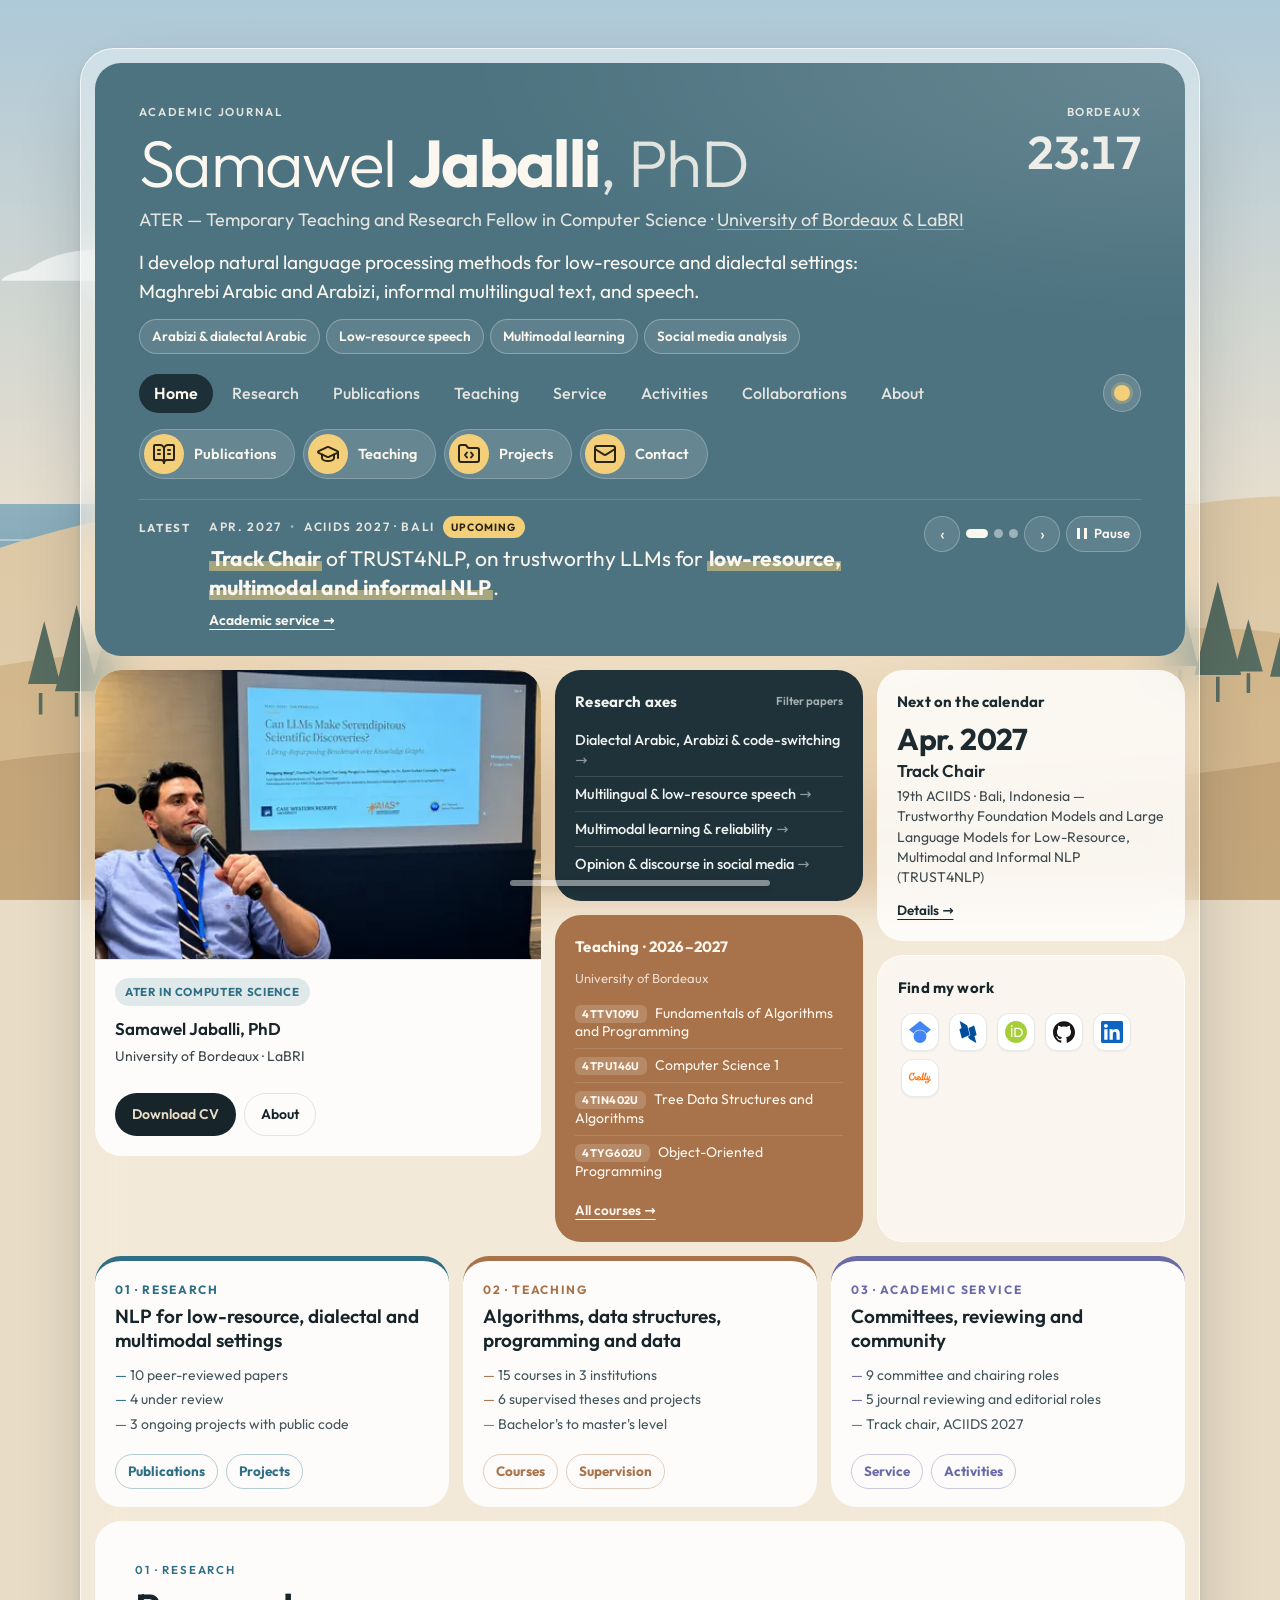
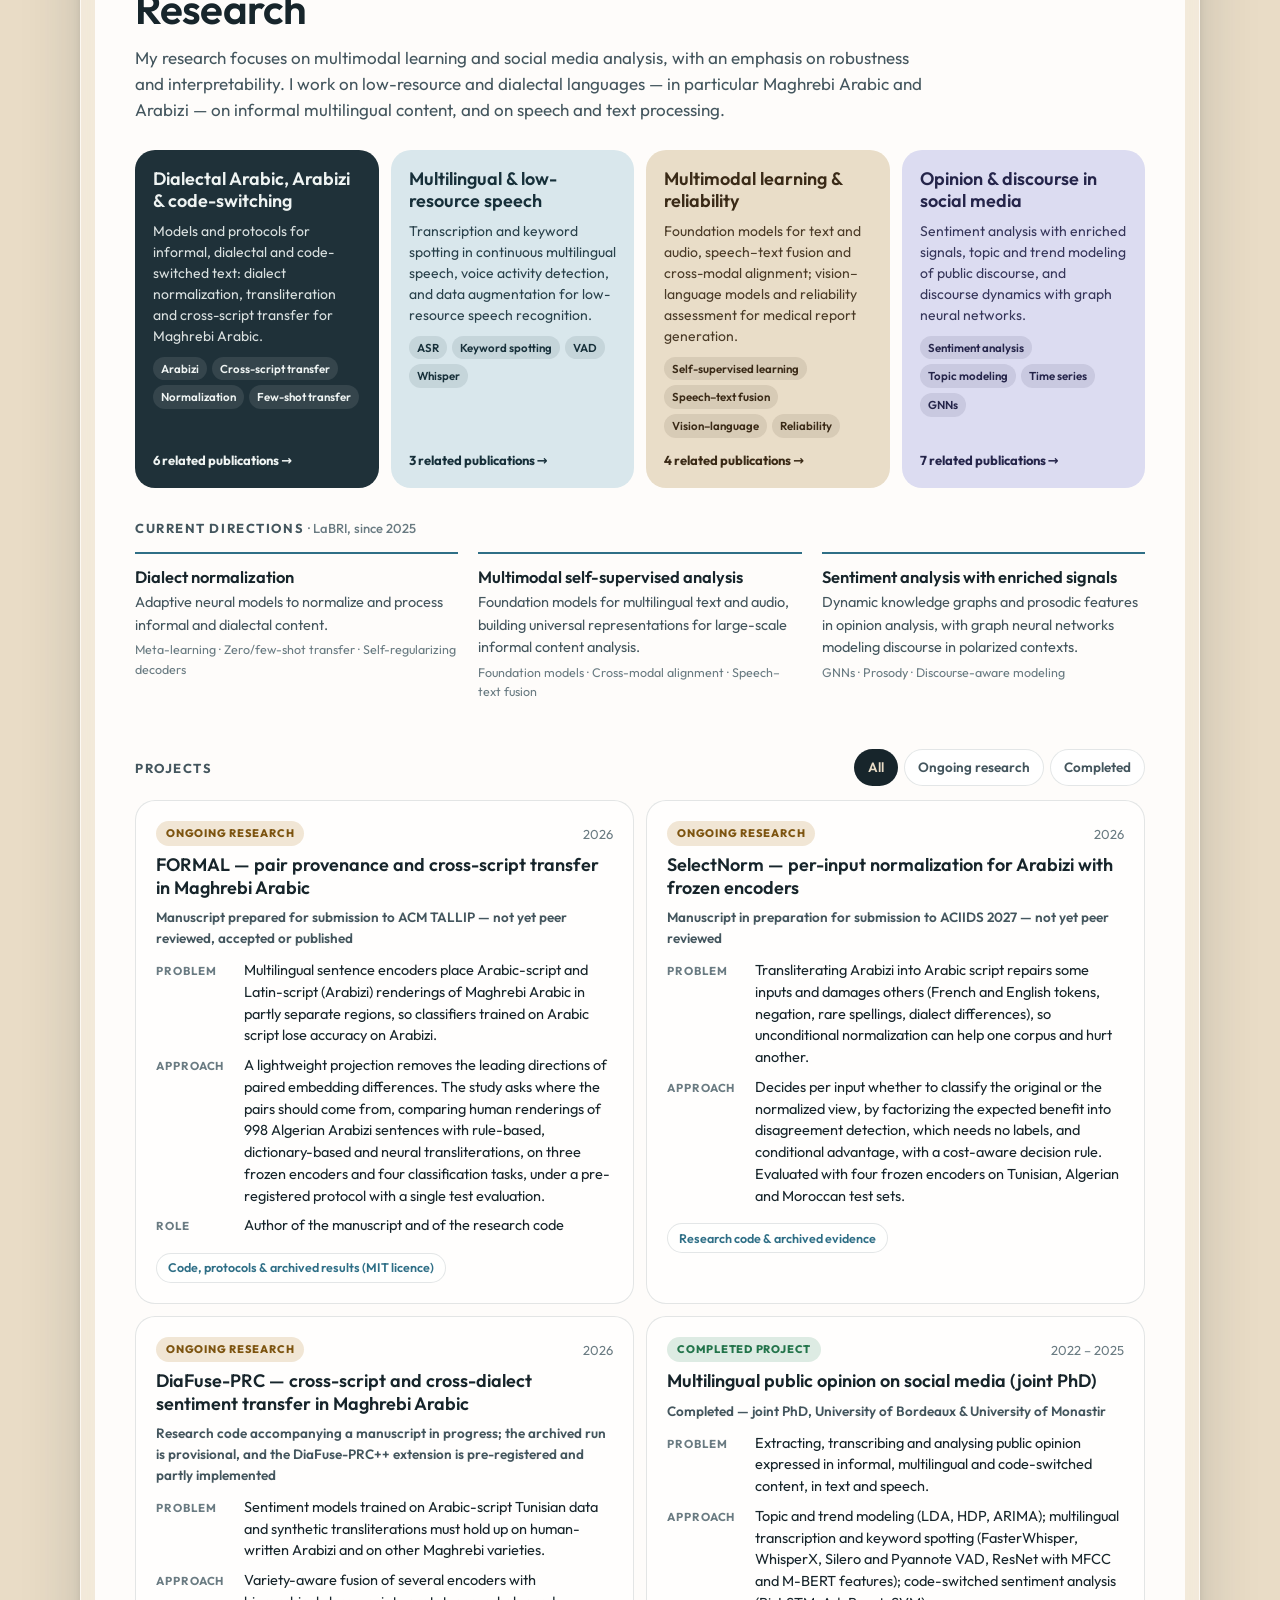
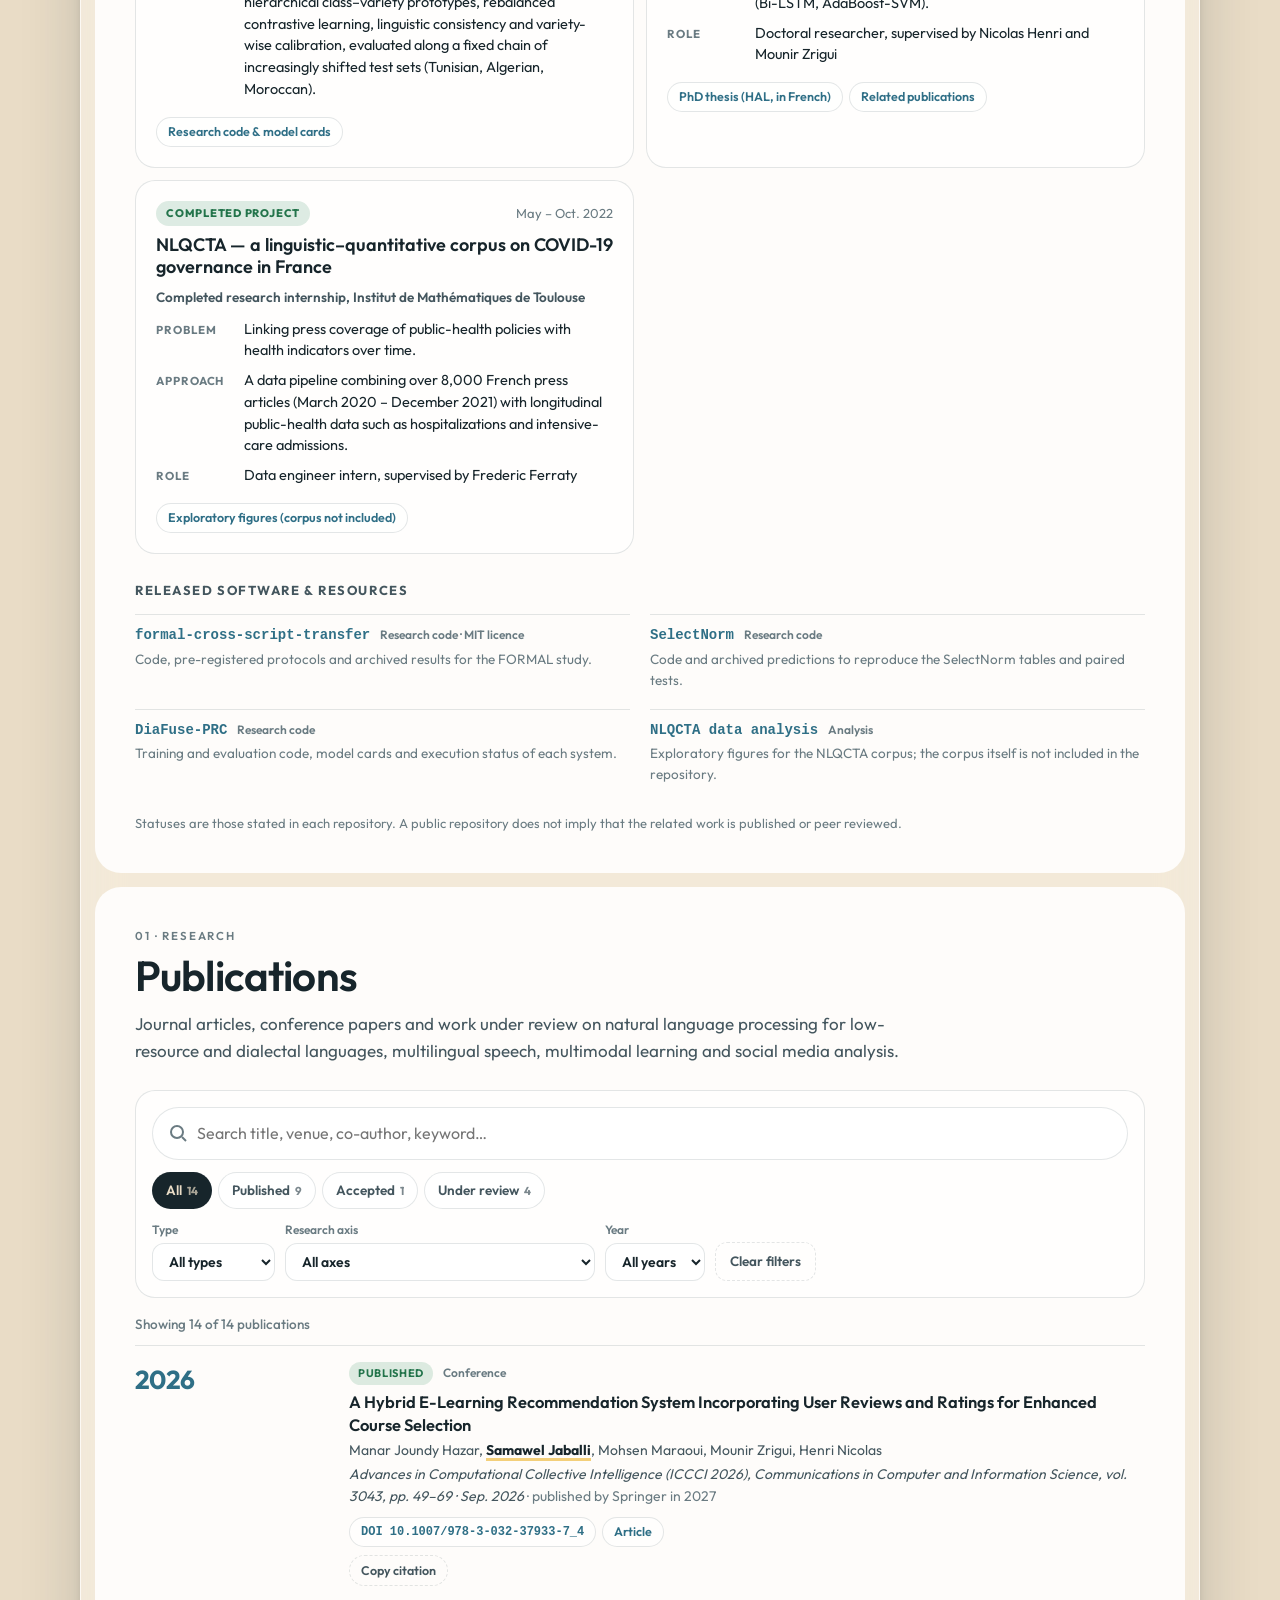
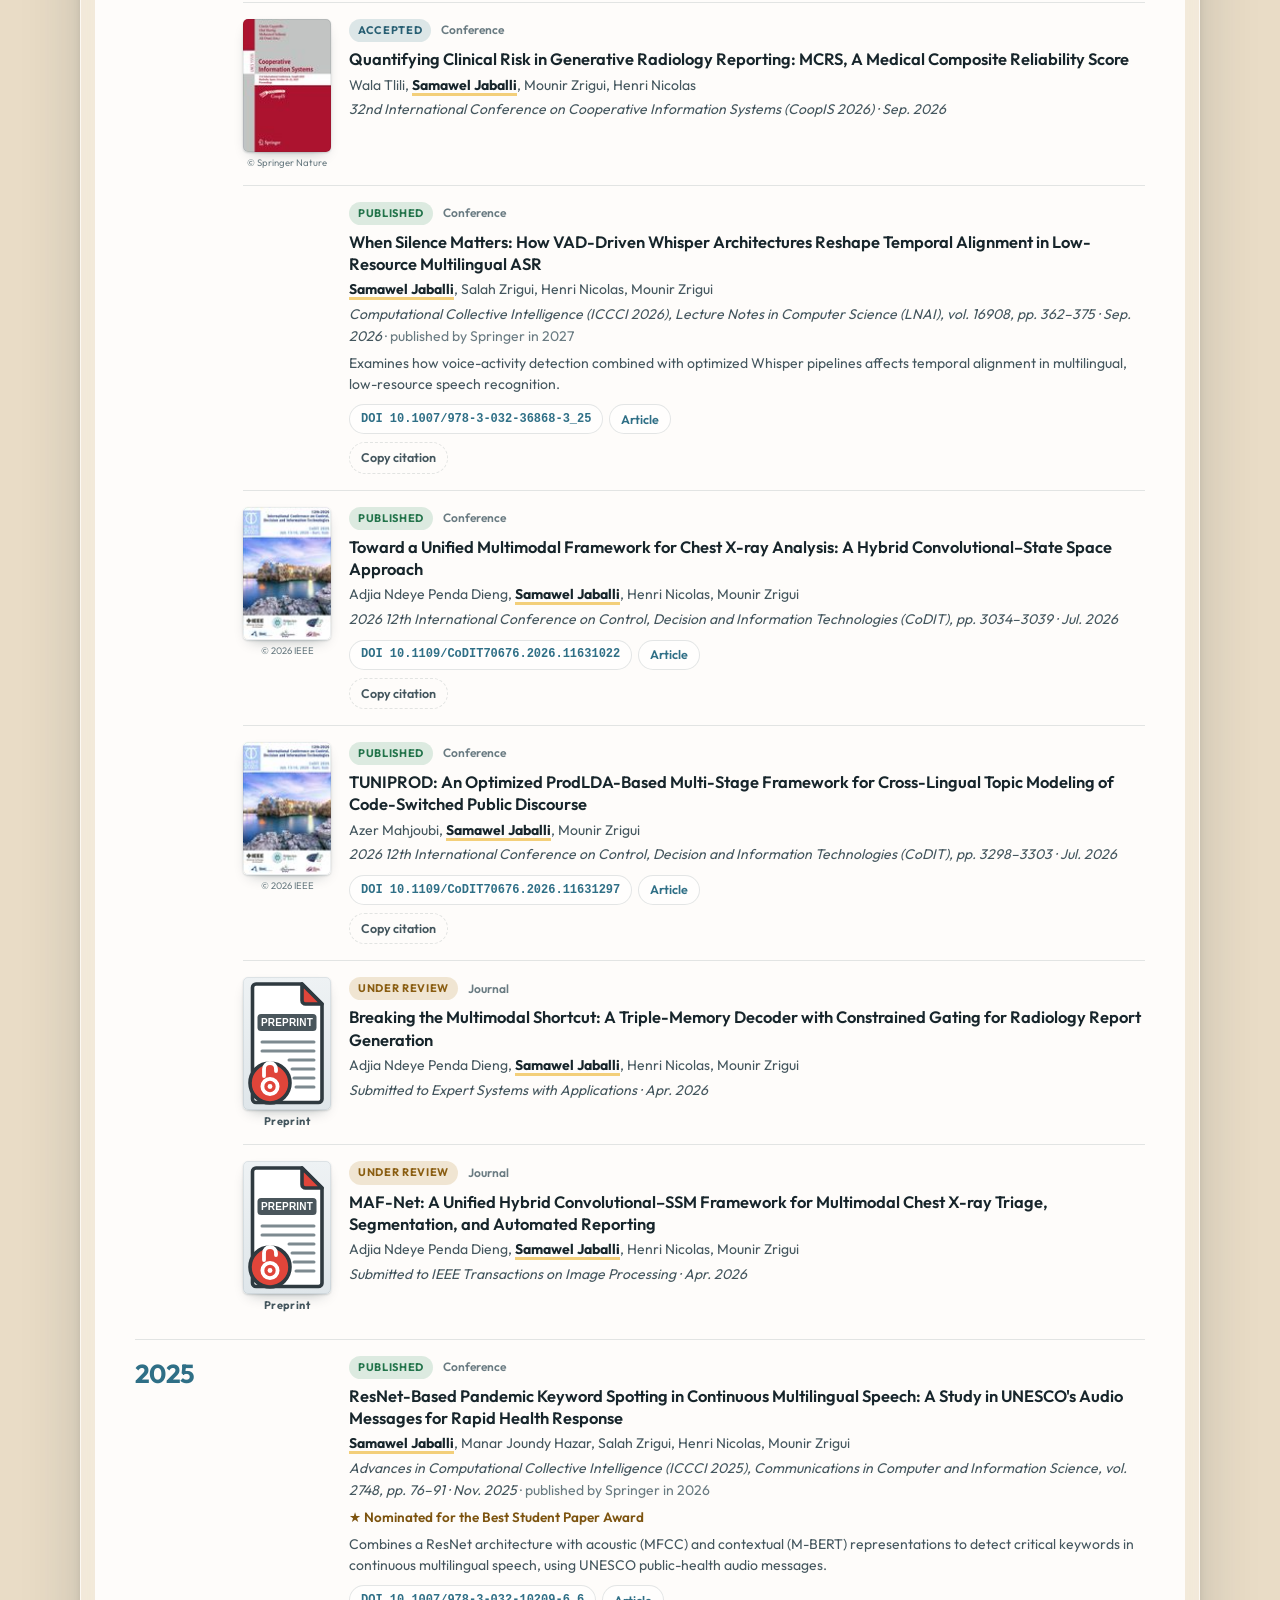
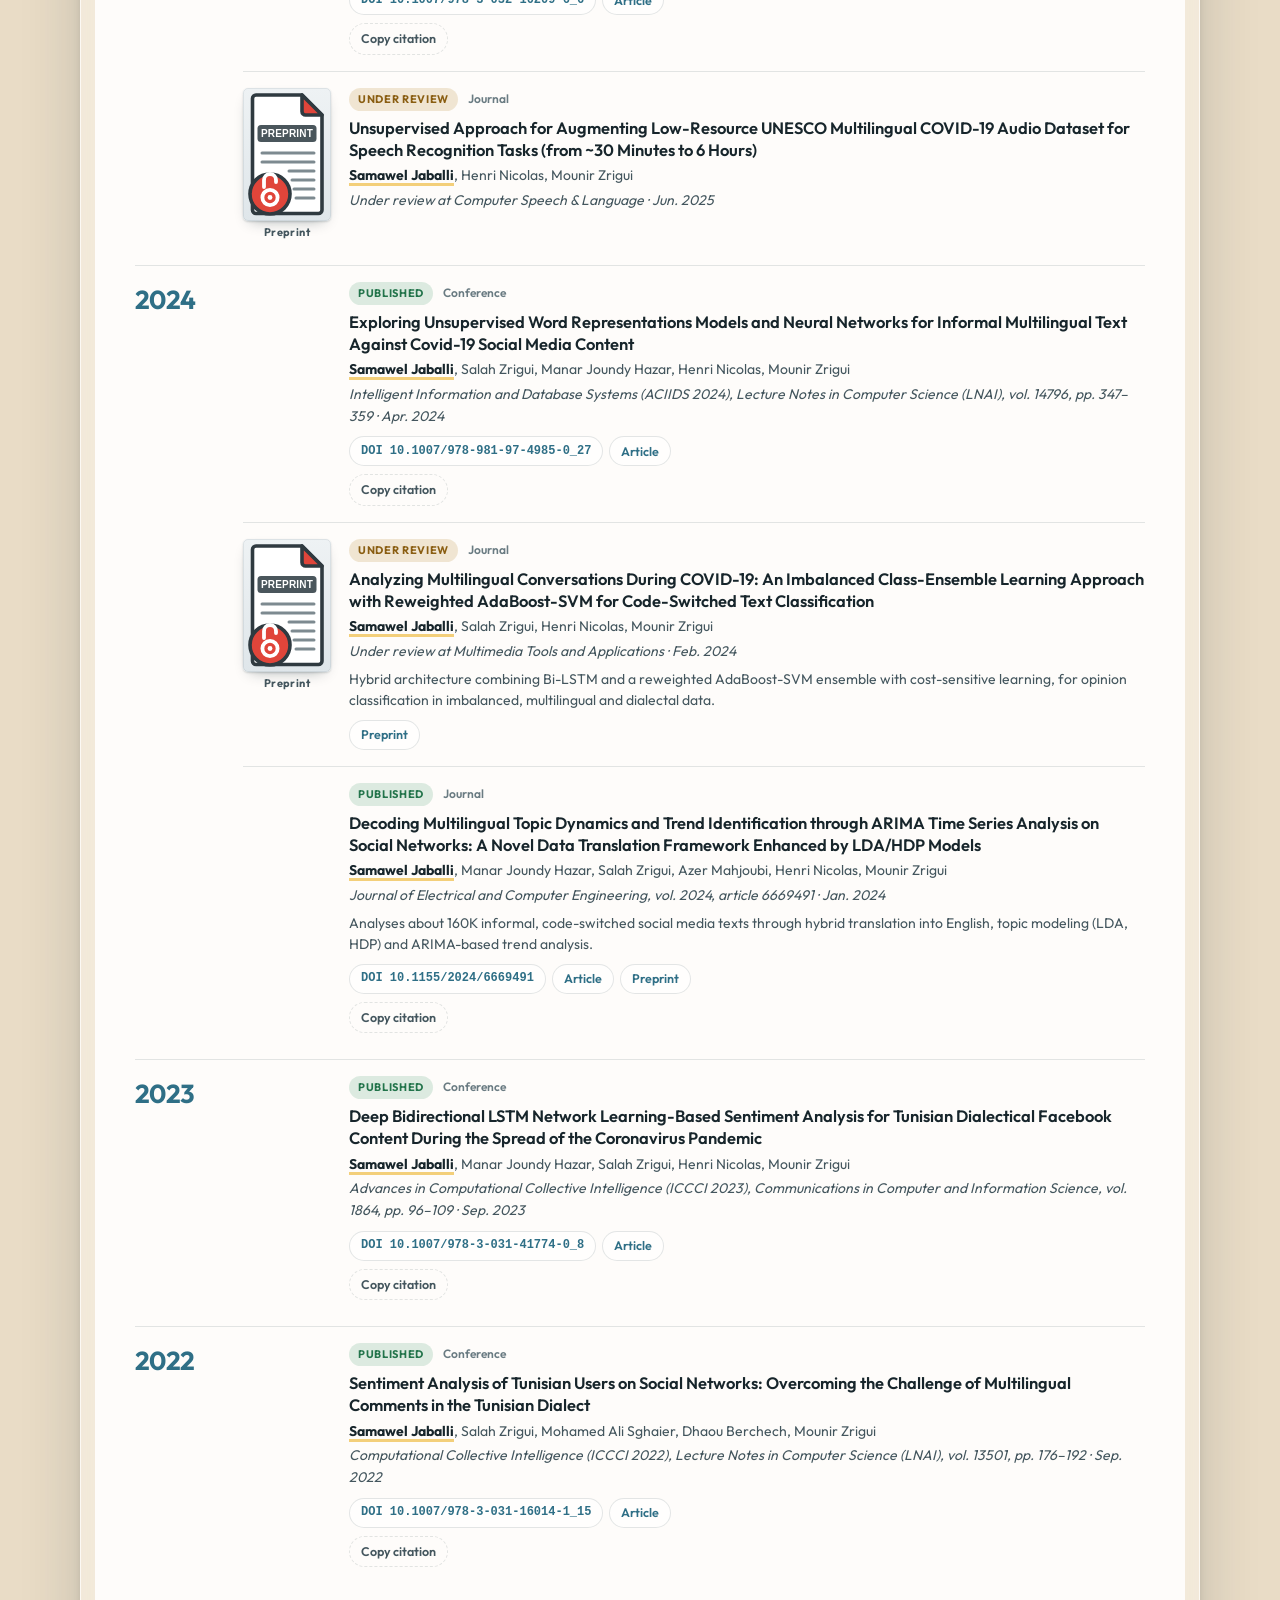
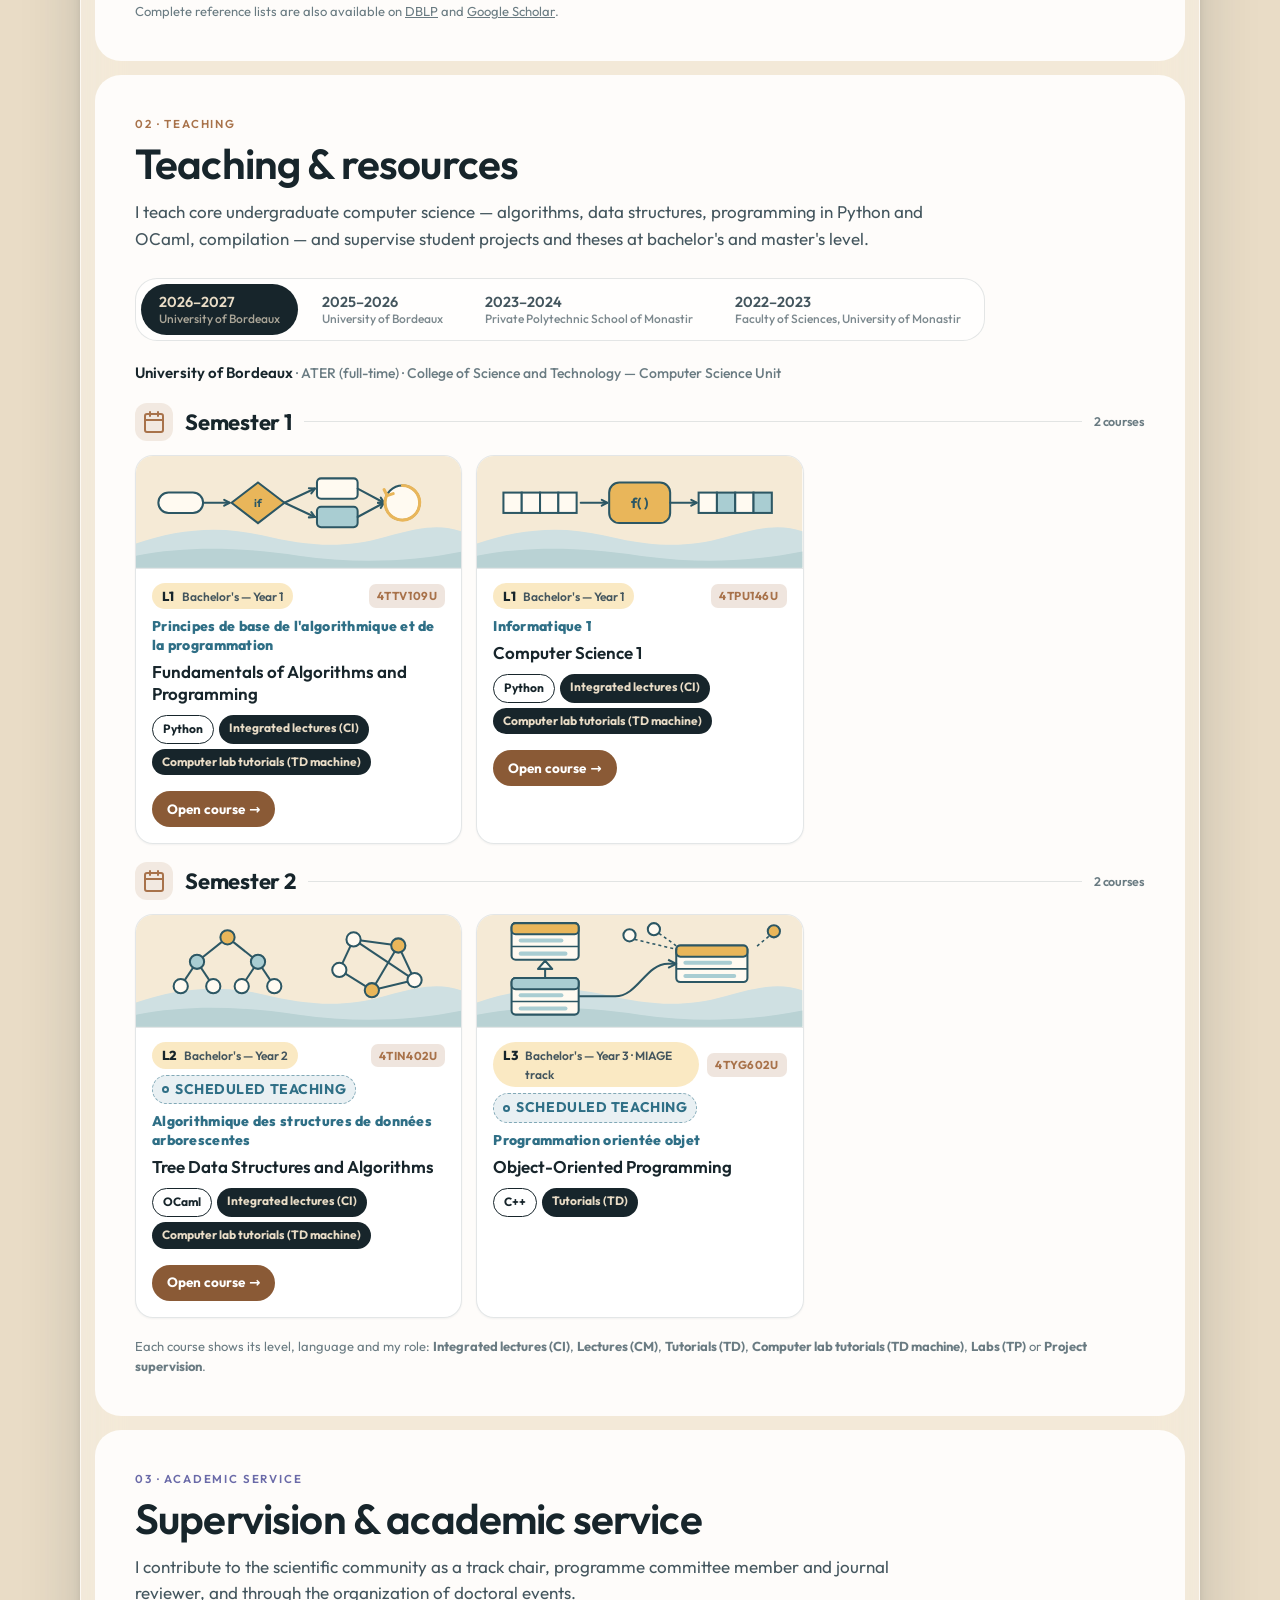
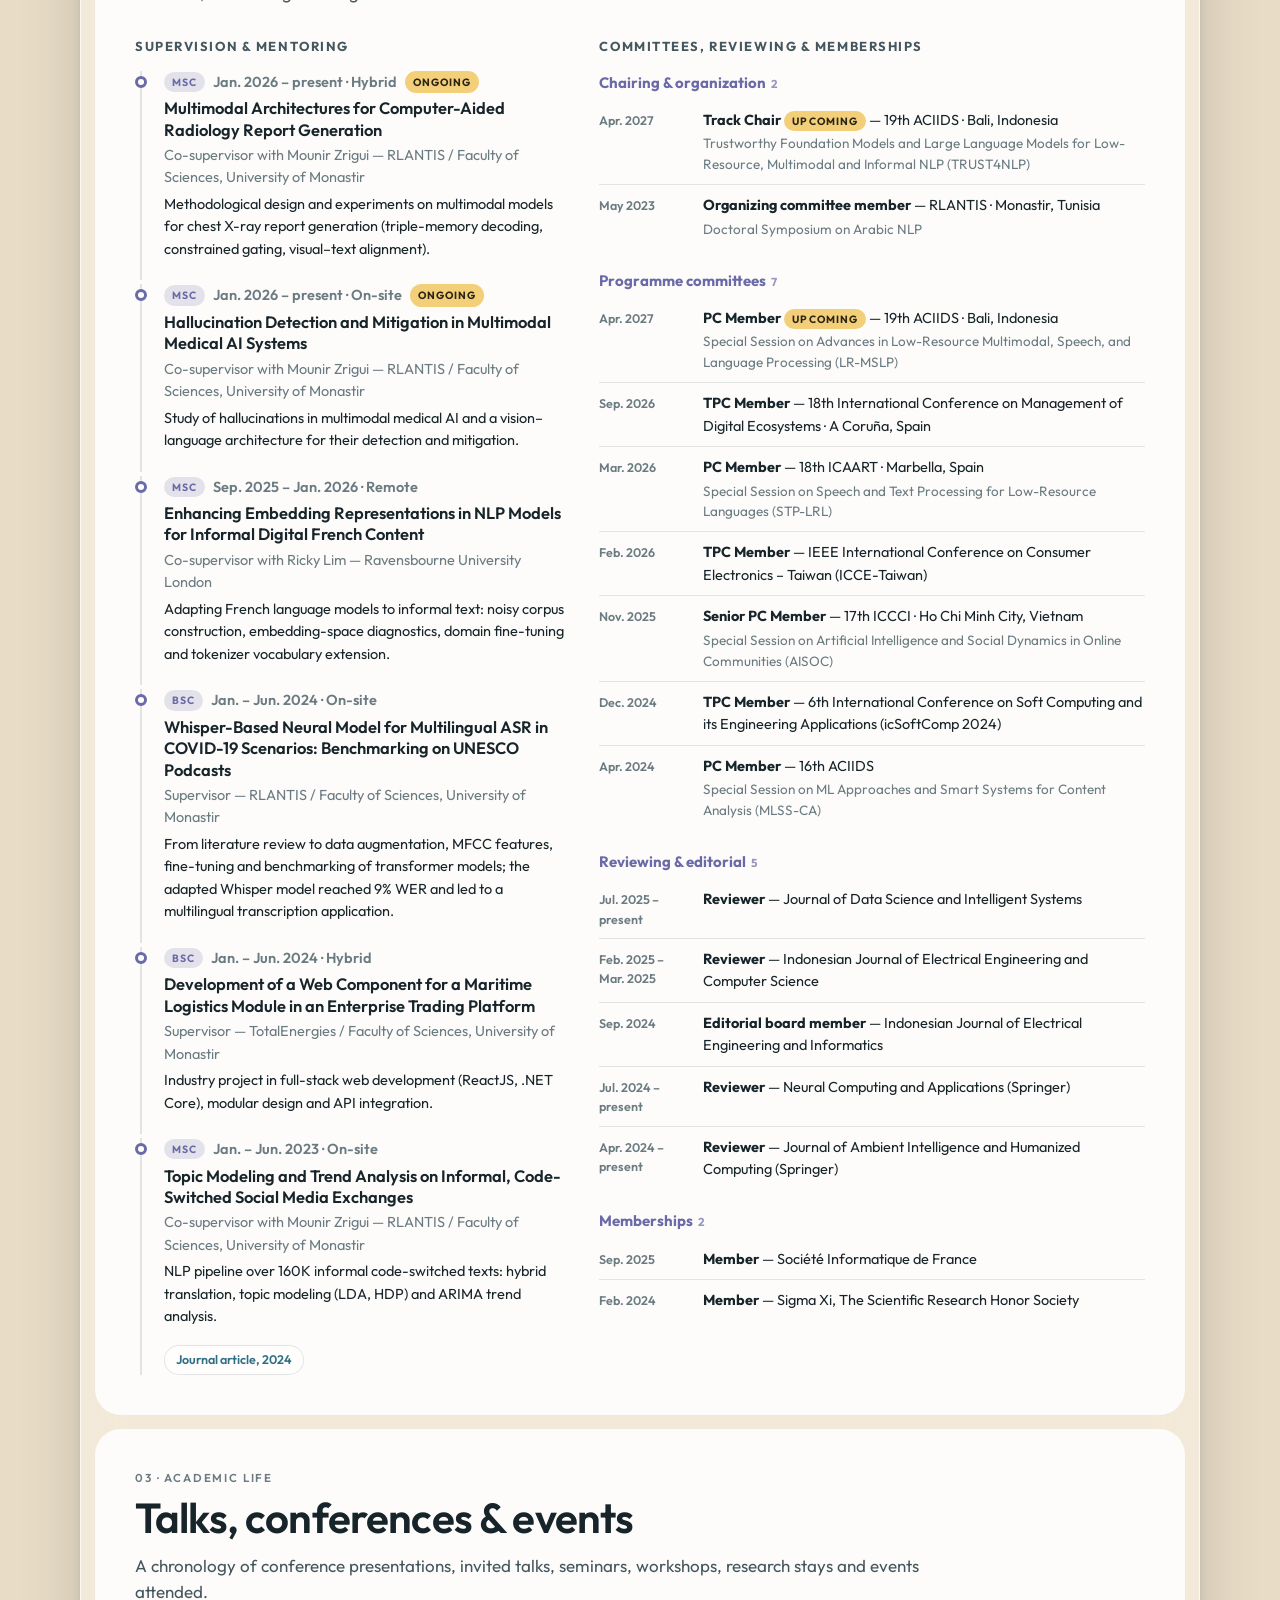
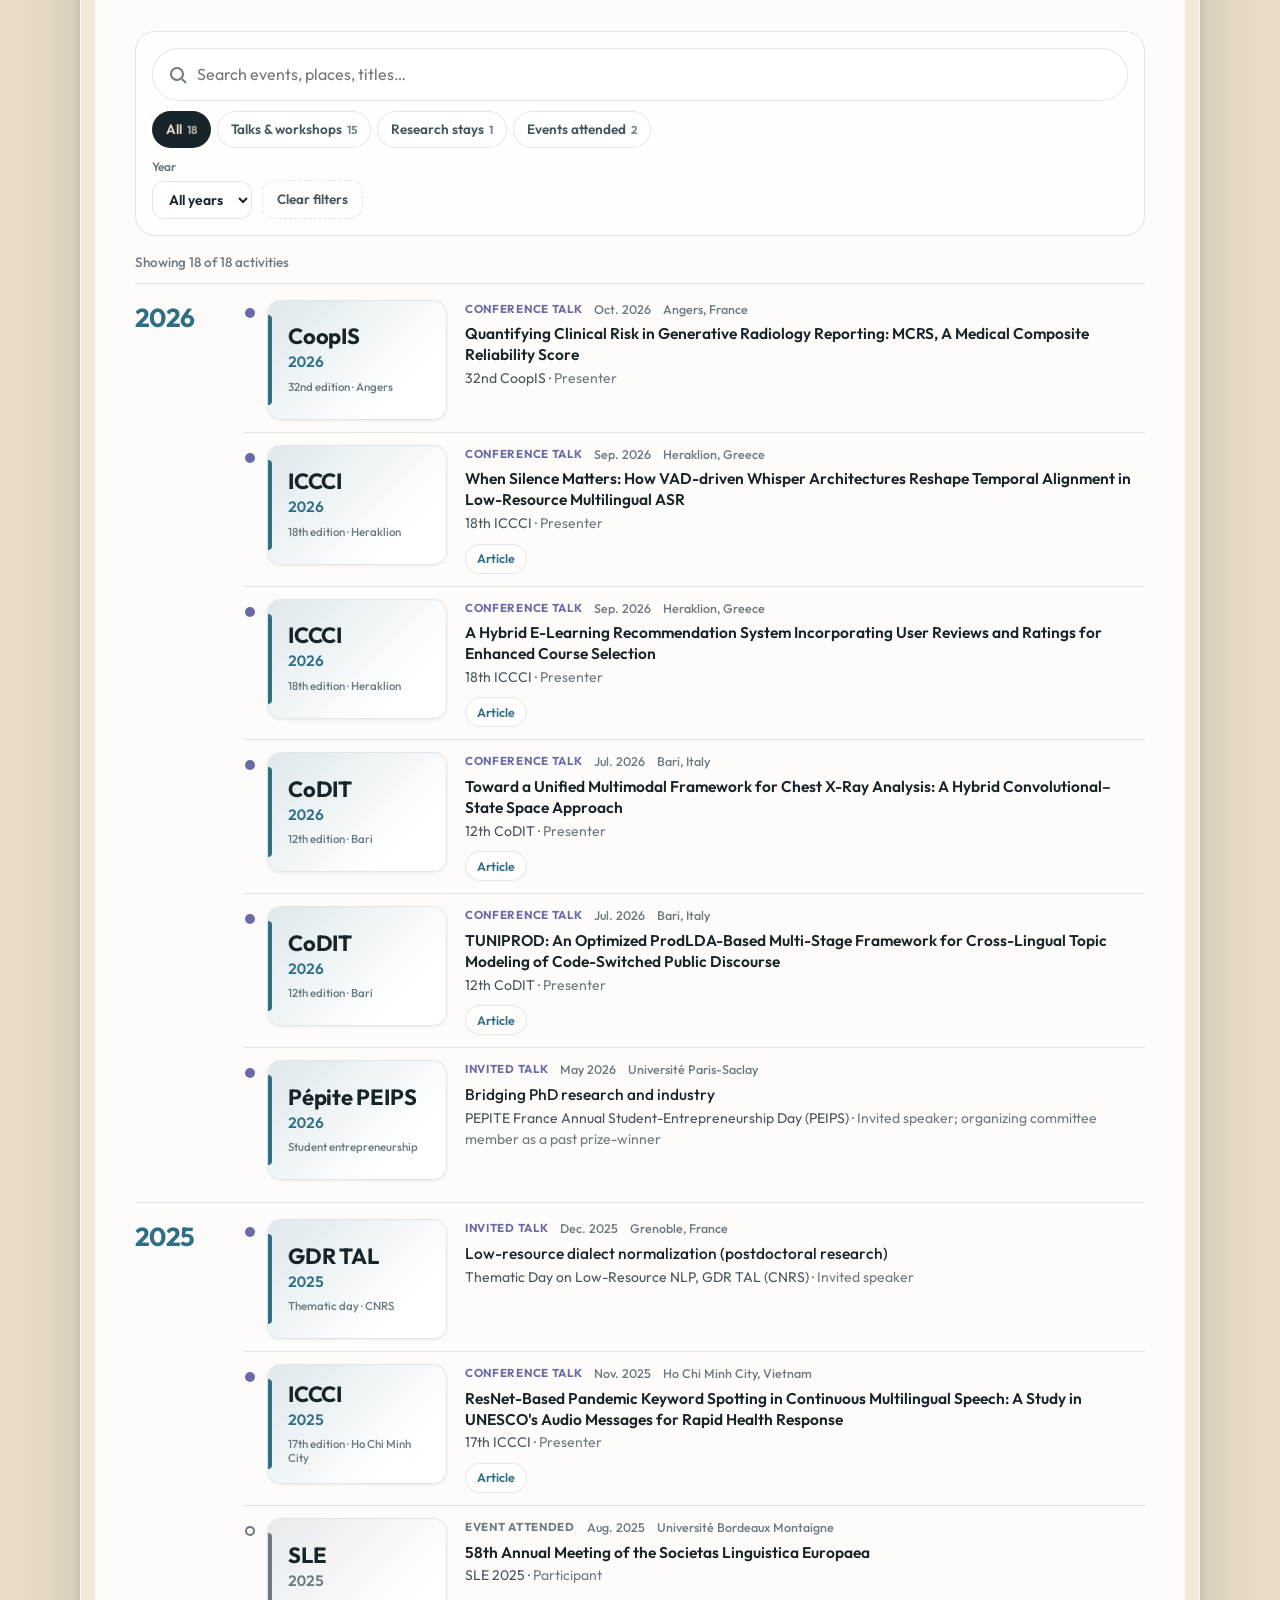
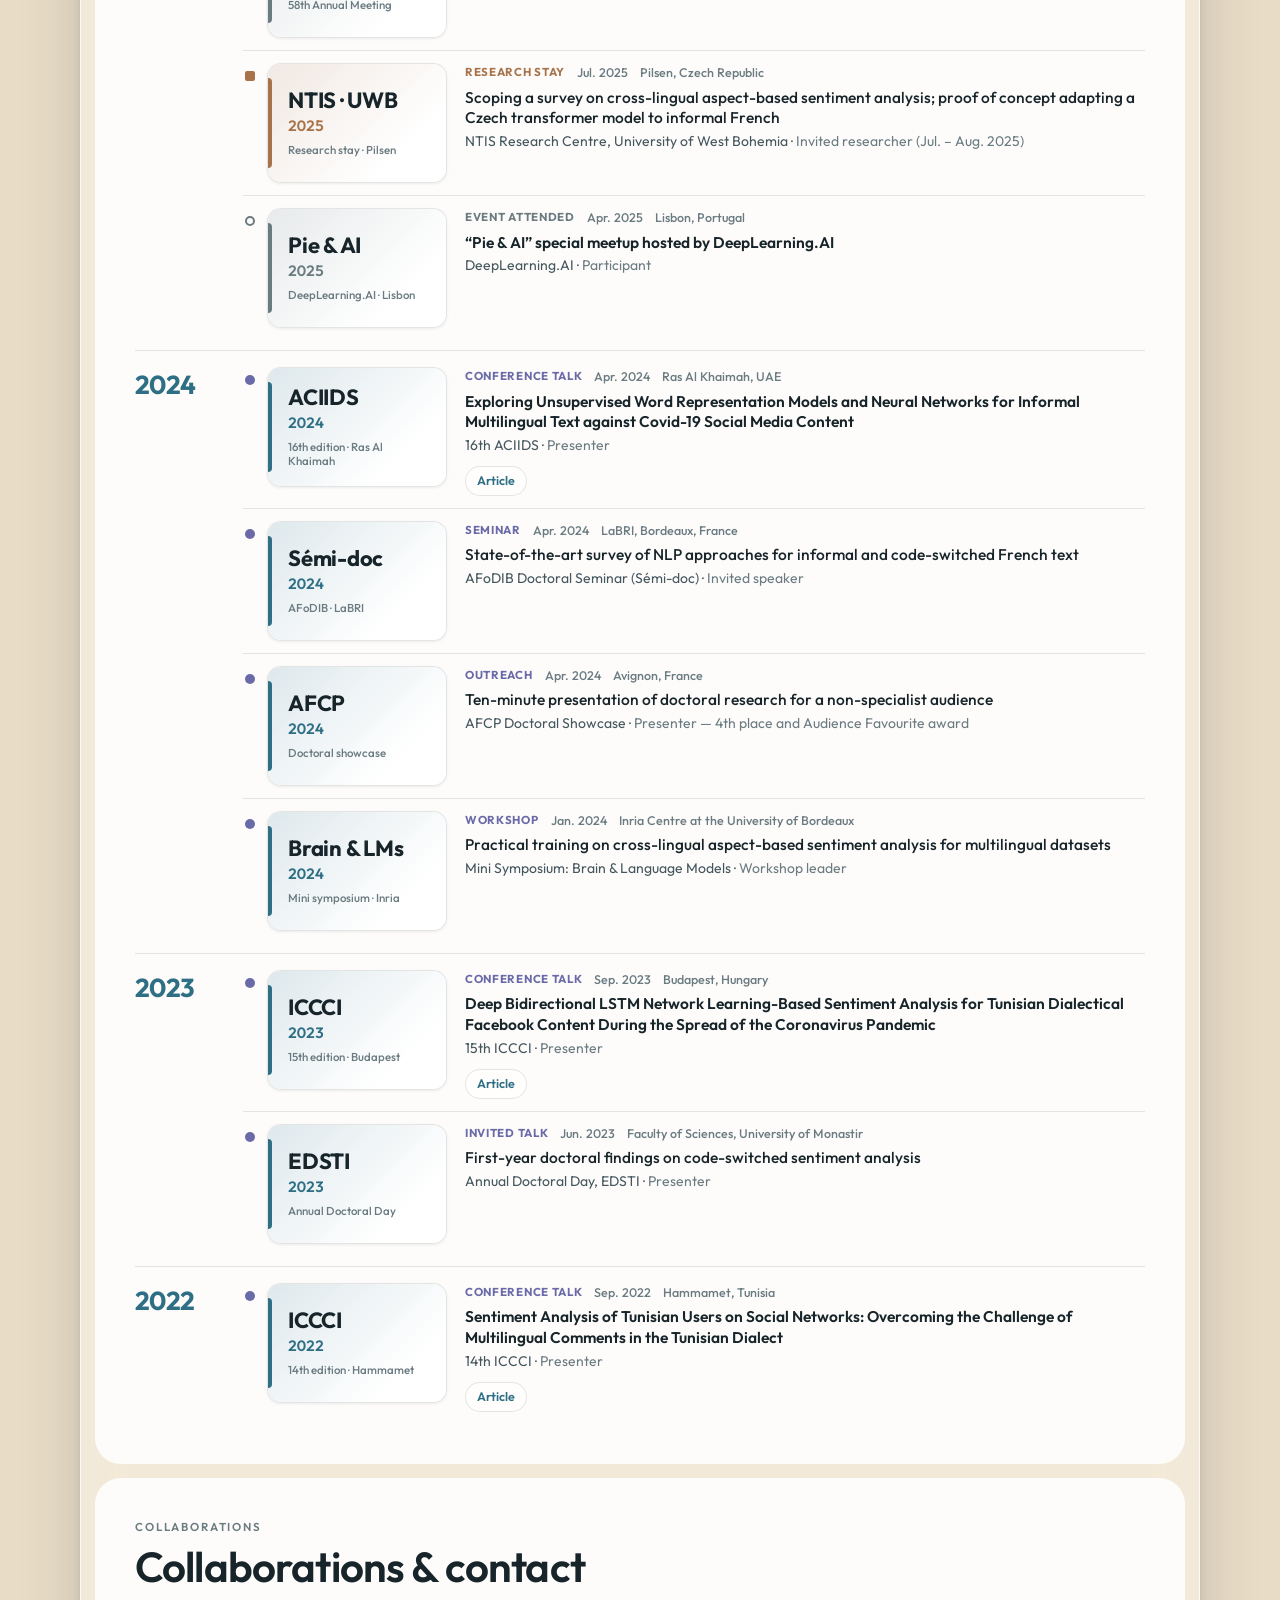
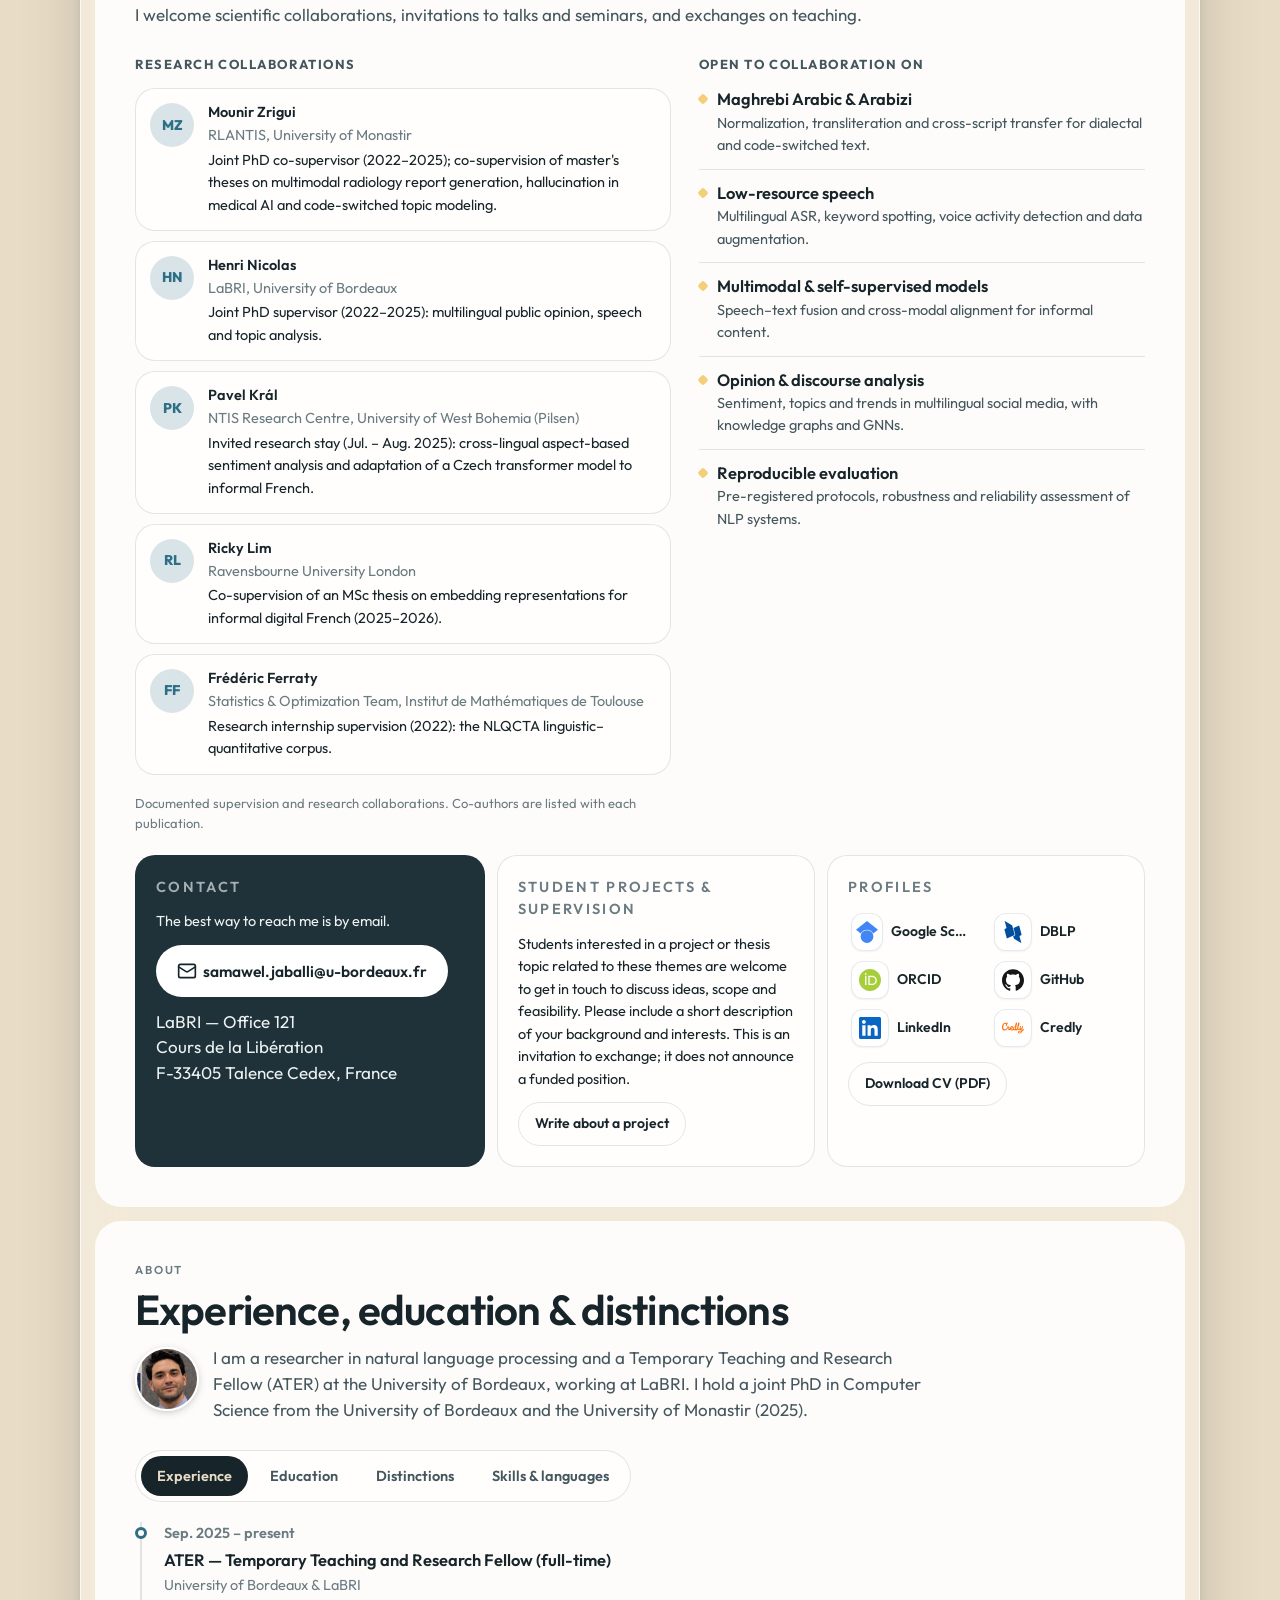
==== index.html @ 7a8b29fa "Teaching: course pages with sessions, team, Moodle and discussion links" ====
<!doctype html>
<html lang="en">
<head>
  <meta charset="utf-8">
  <meta name="viewport" content="width=device-width, initial-scale=1">
  <title>Samawel Jaballi — NLP Researcher & Lecturer, University of Bordeaux / LaBRI</title>
  <meta name="description" content="Academic portfolio of Samawel Jaballi, PhD — ATER at the University of Bordeaux and researcher at LaBRI. Research in natural language processing, low-resource and dialectal languages, multilingual speech and multimodal learning; teaching and academic service.">
  <meta name="author" content="Samawel Jaballi">
  <meta property="og:title" content="Samawel Jaballi — Academic portfolio">
  <meta property="og:description" content="Research, teaching and academic service in natural language processing — University of Bordeaux / LaBRI.">
  <meta property="og:type" content="profile">
  <meta name="theme-color" content="#3f6470">
  <link rel="icon" href="assets/img/favicon.svg" type="image/svg+xml">
  <link rel="preload" href="assets/fonts/outfit-latin-wght-normal.woff2" as="font" type="font/woff2" crossorigin>
  <link rel="stylesheet" href="assets/css/style.css?v=20261121a">
  <link rel="stylesheet" href="assets/css/course.css?v=20261121a">
  <script>
    /* Apply saved / system theme before paint */
    (function () {
      var t = null;
      try { t = localStorage.getItem("sj-theme"); } catch (e) {}
      if (!t) t = window.matchMedia && matchMedia("(prefers-color-scheme: dark)").matches ? "night" : "day";
      document.documentElement.setAttribute("data-theme", t);
    })();
  </script>
</head>
<body>
  <a class="skip" href="#main">Skip to content</a>

  <!-- Illustrated Atlantic-coast backdrop (replaced by a photo if SITE.backdrop is set) -->
  <div class="backdrop" aria-hidden="true">
    <div class="backdrop-photo" id="backdropPhoto"></div>
    <svg class="scene" viewBox="0 0 1600 1000" preserveAspectRatio="xMidYMid slice">
      <defs>
        <linearGradient id="sky" x1="0" y1="0" x2="0" y2="1">
          <stop offset="0" class="sky-top"/>
          <stop offset=".62" class="sky-mid"/>
          <stop offset="1" class="sky-low"/>
        </linearGradient>
        <linearGradient id="sea" x1="0" y1="0" x2="0" y2="1">
          <stop offset="0" class="sea-top"/>
          <stop offset="1" class="sea-low"/>
        </linearGradient>
        <radialGradient id="glow" cx=".5" cy=".5" r=".5">
          <stop offset="0" class="glow-in"/>
          <stop offset="1" class="glow-out"/>
        </radialGradient>
      </defs>
      <rect width="1600" height="1000" fill="url(#sky)"/>
      <g class="stars">
        <circle cx="180" cy="90" r="1.6"/><circle cx="320" cy="170" r="1.2"/><circle cx="520" cy="60" r="1.4"/>
        <circle cx="760" cy="140" r="1.1"/><circle cx="980" cy="70" r="1.5"/><circle cx="1180" cy="190" r="1.2"/>
        <circle cx="1400" cy="110" r="1.6"/><circle cx="1520" cy="230" r="1"/><circle cx="90" cy="260" r="1.1"/>
        <circle cx="640" cy="240" r="1"/><circle cx="880" cy="300" r=".9"/><circle cx="1290" cy="40" r="1.1"/>
      </g>
      <circle class="sun-glow" cx="1180" cy="430" r="260" fill="url(#glow)"/>
      <circle class="sun" cx="1180" cy="430" r="58"/>
      <path class="cloud" d="M120 300c40-30 110-30 150 0 30-18 80-14 100 12H90c4-6 16-10 30-12z"/>
      <path class="cloud" d="M980 230c30-22 86-22 116 0 24-12 60-10 76 10H956c4-5 12-8 24-10z"/>
      <rect y="560" width="1600" height="190" fill="url(#sea)"/>
      <g class="waves">
        <path d="M0 600h1600" /><path d="M0 640h1600" /><path d="M0 690h1600" />
      </g>
      <path class="dune-far" d="M0 640c180-70 380-110 600-80 160 22 260 70 420 64 200-8 380-90 580-70v446H0z"/>
      <path class="dune-mid" d="M0 760c220-60 420-40 640 0 200 36 380 20 560-30 150-42 280-40 400-10v280H0z"/>
      <g class="pines">
        <path d="M120 760l18-70 18 70zM150 768l24-96 24 96zM190 764l16-60 16 60zM1380 740l20-80 20 80zM1416 750l26-104 26 104zM1460 746l16-58 16 58zM1500 752l20-80 20 80z"/>
        <path d="M134 770v24M174 770v26M206 768v22M1400 744v26M1442 752v28M1476 748v22M1520 754v24" class="trunk"/>
      </g>
      <path class="dune-near" d="M0 860c260-50 520-30 800 0s560 20 800-30v170H0z"/>
    </svg>
    <div class="backdrop-veil"></div>
  </div>

  <!-- Persistent navigation.
       Desktop: floating pill that appears once the board's tab bar scrolls away.
       Mobile: sticky bar (always visible, in the page flow) with the current section and a Menu button. -->
  <header class="dock" id="dock">
    <a class="dock-brand" href="#home" aria-label="Samawel Jaballi — back to top"><span class="mono" aria-hidden="true">SJ</span><span class="dock-name">Samawel Jaballi</span></a>
    <nav class="dock-nav" aria-label="Sections"><ul id="dockNav"></ul></nav>
    <p class="dock-current" id="dockCurrent" aria-hidden="true">Home</p>
    <button class="theme-btn" type="button" data-theme-toggle aria-label="Switch to night mode"><span class="theme-ico" aria-hidden="true"></span></button>
    <button class="menu-btn" id="menuBtn" type="button" aria-expanded="false" aria-controls="menuSheet">
      <span class="menu-ico" aria-hidden="true"><span></span><span></span><span></span></span><span class="menu-lbl">Menu</span>
    </button>
    <div class="menu-sheet" id="menuSheet" hidden>
      <nav aria-label="All sections"><ul id="menuList"></ul></nav>
    </div>
  </header>

  <main id="main" class="board" tabindex="-1">
    <noscript><p class="noscript">This site uses JavaScript to display its content. Please enable it, or download the <a href="files/Samawel_Jaballi_CV.pdf">CV (PDF)</a>.</p></noscript>
    <div id="app"></div>
  </main>

  <div class="scrubber" aria-hidden="true"><span class="scrubber-fill" id="scrubberFill"></span></div>

  <script src="assets/js/icons.js?v=20261121a"></script>
  <script src="assets/js/illustrations.js?v=20261121a"></script>
  <script src="assets/js/content.js?v=20261121a"></script>
  <script src="assets/js/app.js?v=20261121a"></script>
</body>
</html>
---- assets/css/style.css ----
/* Outfit (SIL Open Font License 1.1) — self-hosted, see assets/fonts/OFL-Outfit.txt */
@font-face { font-family: "Outfit"; font-style: normal; font-display: swap; font-weight: 100 900;
  src: url("../fonts/outfit-latin-wght-normal.woff2") format("woff2-variations"), url("../fonts/outfit-latin-wght-normal.woff2") format("woff2");
  unicode-range: U+0000-00FF, U+0131, U+0152-0153, U+02BB-02BC, U+02C6, U+02DA, U+02DC, U+0304, U+0308, U+0329, U+2000-206F, U+20AC, U+2122, U+2191, U+2193, U+2212, U+2215, U+FEFF, U+FFFD; }
@font-face { font-family: "Outfit"; font-style: normal; font-display: swap; font-weight: 100 900;
  src: url("../fonts/outfit-latin-ext-wght-normal.woff2") format("woff2-variations"), url("../fonts/outfit-latin-ext-wght-normal.woff2") format("woff2");
  unicode-range: U+0100-02BA, U+02BD-02C5, U+02C7-02CC, U+02CE-02D7, U+02DD-02FF, U+0304, U+0308, U+0329, U+1D00-1DBF, U+1E00-1E9F, U+1EF2-1EFF, U+2020, U+20A0-20AB, U+20AD-20C0, U+2113, U+2C60-2C7F, U+A720-A7FF; }

/* =====================================================================
   Academic journal — styles
   Day: Atlantic coast at golden hour · Night: moonlit dunes
   ===================================================================== */

:root {
  --font: "Outfit", system-ui, -apple-system, "Segoe UI", Roboto, sans-serif;

  /* backdrop */
  --sky-top: #a9c6d6; --sky-mid: #e9dcc6; --sky-low: #f4d7a8;
  --sea-top: #7fa6b6; --sea-low: #5d8798;
  --sun: #fff1cf; --glow-in: rgba(255, 228, 170, .75); --glow-out: rgba(255, 228, 170, 0);
  --dune-far: #d9c19a; --dune-mid: #cbaa78; --dune-near: #b8935f;
  --pine: #3c5446; --wave: rgba(255, 255, 255, .35); --cloud: rgba(255, 255, 255, .7); --star: transparent;
  --veil: linear-gradient(180deg, rgba(255,255,255,.05), rgba(255,255,255,.18));

  /* board & surfaces */
  --board: rgba(255, 255, 255, .38);
  --board-line: rgba(255, 255, 255, .7);
  --surface: rgba(255, 255, 255, .86);
  --surface-2: rgba(255, 255, 255, .58);
  --line: rgba(30, 50, 60, .12);

  /* hero (journal card) */
  --hero: #4d7380;
  --hero-ink: #fbf7ef;
  --hero-soft: rgba(251, 247, 239, .86);
  --hero-tab: rgba(255, 255, 255, .14);
  --hero-tab-on: #1d2f37;
  --mark: #f3cf7a;          /* highlighted words */

  /* widgets */
  --w-dark: #1f3139; --w-dark-ink: #eef3f2;
  --w-warm: #a8724a; --w-warm-ink: #fff7ee;
  --w-light: rgba(255, 255, 255, .82); --w-light-ink: #1d2b31;

  /* text */
  --ink: #17252b;
  --ink-2: #44565e;
  --muted: #6a7b82;

  /* accents per pillar */
  --research: #2f6f86;
  --teaching: #a8724a;
  --service: #6a6aa8;

  --accent: #2f6f86;
  --focus: #e0a52f;
  --shadow: 0 30px 80px -30px rgba(20, 40, 50, .45), 0 2px 8px rgba(20, 40, 50, .08);
  --r-xl: 34px; --r-lg: 26px; --r-md: 20px; --r-sm: 14px;
  color-scheme: light;
}

:root[data-theme="night"] {
  --sky-top: #0b1424; --sky-mid: #18273c; --sky-low: #263752;
  --sea-top: #1c3044; --sea-low: #142434;
  --sun: #e9eef7; --glow-in: rgba(190, 210, 255, .28); --glow-out: rgba(190, 210, 255, 0);
  --dune-far: #2b3a52; --dune-mid: #24324a; --dune-near: #1b2739;
  --pine: #0f1a26; --wave: rgba(200, 220, 255, .18); --cloud: rgba(170, 190, 220, .14); --star: #dfe8ff;
  --veil: linear-gradient(180deg, rgba(5,10,20,.15), rgba(5,10,20,.35));

  --board: rgba(16, 26, 40, .46);
  --board-line: rgba(160, 185, 220, .22);
  --surface: rgba(26, 38, 56, .82);
  --surface-2: rgba(30, 44, 64, .62);
  --line: rgba(190, 210, 240, .14);

  --hero: #22384a;
  --hero-ink: #eef2f8;
  --hero-soft: rgba(238, 242, 248, .82);
  --hero-tab: rgba(255, 255, 255, .08);
  --hero-tab-on: #e8eef7;
  --mark: #f1d38d;

  --w-dark: #0f1a26; --w-dark-ink: #e6edf5;
  --w-warm: #6e4b34; --w-warm-ink: #fbefe3;
  --w-light: rgba(30, 44, 64, .88); --w-light-ink: #e6edf5;

  --ink: #e8eef6;
  --ink-2: #b9c6d6;
  --muted: #8fa0b4;

  --research: #7fb7cc;
  --teaching: #e0a77a;
  --service: #a9a9e6;
  --accent: #8cc3d6;
  --shadow: 0 30px 80px -30px rgba(0, 0, 0, .7), 0 2px 8px rgba(0, 0, 0, .3);
  color-scheme: dark;
}

/* ---------- base ---------- */
*, *::before, *::after { box-sizing: border-box; }
html { scroll-behavior: smooth; scroll-padding-top: 84px; -webkit-text-size-adjust: 100%; }
body {
  margin: 0; font-family: var(--font); color: var(--ink); background: var(--sky-mid);
  font-size: 16px; line-height: 1.55; -webkit-font-smoothing: antialiased;
  transition: background-color .6s ease, color .4s ease;
}
img { max-width: 100%; display: block; }
a { color: inherit; }
button { font: inherit; color: inherit; cursor: pointer; }
h1, h2, h3, h4, h5, p { margin: 0; }
ul, ol { margin: 0; padding: 0; list-style: none; }
:focus-visible { outline: 3px solid var(--focus); outline-offset: 3px; border-radius: 10px; }
.sr-only { position: absolute !important; width: 1px; height: 1px; overflow: hidden; clip: rect(0 0 0 0); white-space: nowrap; }
.skip { position: fixed; left: 16px; top: -60px; z-index: 100; background: var(--hero-tab-on); color: #fff; padding: 10px 16px; border-radius: 12px; text-decoration: none; transition: top .2s; }
.skip:focus { top: 16px; }
.muted { color: var(--muted); }
.noscript { padding: 24px; background: var(--surface); border-radius: var(--r-lg); }

/* ---------- backdrop ---------- */
.backdrop { position: fixed; inset: 0; z-index: -1; overflow: hidden; }
.scene { width: 100%; height: 100%; display: block; }
.sky-top { stop-color: var(--sky-top); } .sky-mid { stop-color: var(--sky-mid); } .sky-low { stop-color: var(--sky-low); }
.sea-top { stop-color: var(--sea-top); } .sea-low { stop-color: var(--sea-low); }
.glow-in { stop-color: var(--glow-in); } .glow-out { stop-color: var(--glow-out); }
.sky-top, .sky-mid, .sky-low, .sea-top, .sea-low { transition: stop-color .8s ease; }
.sun { fill: var(--sun); transition: fill .8s; }
.stars circle { fill: var(--star); transition: fill .8s; }
.cloud { fill: var(--cloud); }
.waves path { stroke: var(--wave); stroke-width: 2; stroke-dasharray: 40 26 90 30; fill: none; }
.dune-far { fill: var(--dune-far); } .dune-mid { fill: var(--dune-mid); } .dune-near { fill: var(--dune-near); }
.pines path { fill: var(--pine); } .pines .trunk { stroke: var(--pine); stroke-width: 4; fill: none; }
.dune-far, .dune-mid, .dune-near, .pines path { transition: fill .8s ease; }
.backdrop-veil { position: absolute; inset: 0; background: var(--veil); }
.backdrop-photo { position: absolute; inset: 0; background-size: cover; background-position: center; display: none; }
.has-photo .backdrop-photo { display: block; }
.has-photo .scene { display: none; }
:root[data-theme="night"].has-photo .backdrop-photo { filter: brightness(.45) saturate(.6) hue-rotate(195deg); }
@media (prefers-reduced-motion: no-preference) {
  .waves path { animation: drift 18s linear infinite; }
  .cloud { animation: float 40s ease-in-out infinite alternate; }
}
@keyframes drift { to { stroke-dashoffset: -372; } }
@keyframes float { to { transform: translateX(60px); } }

/* ---------- board ---------- */
.board {
  position: relative; width: min(1120px, calc(100% - 32px)); margin: 48px auto 72px; padding: 14px;
  background: var(--board); border: 1px solid var(--board-line); border-radius: var(--r-xl);
  backdrop-filter: blur(22px) saturate(1.25); -webkit-backdrop-filter: blur(22px) saturate(1.25);
  box-shadow: var(--shadow); outline: none;
  display: flex; flex-direction: column; gap: 14px;
  transition: background-color .6s ease, border-color .6s ease;
}
#app { display: contents; }
.card { border-radius: var(--r-lg); }

/* ---------- hero / journal card ---------- */
.hero {
  background: var(--hero); color: var(--hero-ink); padding: clamp(22px, 3.4vw, 40px) clamp(20px, 3.6vw, 44px) 24px;
  position: relative; overflow: hidden; transition: background-color .6s ease;
}
.hero::after { /* soft paper grain light */
  content: ""; position: absolute; inset: 0; pointer-events: none;
  background: radial-gradient(120% 80% at 100% 0%, rgba(255,255,255,.14), transparent 55%);
}
.hero > * { position: relative; z-index: 1; }
.hero-top { display: flex; justify-content: space-between; align-items: flex-start; gap: 20px; }
.eyebrow { font-size: 11.5px; font-weight: 600; letter-spacing: .16em; text-transform: uppercase; color: var(--muted); }
.hero .eyebrow { color: var(--hero-soft); }
.eyebrow span { text-transform: none; letter-spacing: .02em; font-weight: 500; font-size: 13px; }
.greet { font-size: clamp(40px, 6.4vw, 76px); font-weight: 300; line-height: 1.02; letter-spacing: -.025em; margin-top: 10px; }
.greet strong { font-weight: 700; }
.role { margin-top: 10px; color: var(--hero-soft); font-size: clamp(15px, 1.6vw, 18px); }
.clock { text-align: right; flex-shrink: 0; }
.clock-time { font-size: clamp(40px, 6vw, 72px); font-weight: 700; letter-spacing: -.03em; line-height: 1; margin-top: 8px; font-variant-numeric: tabular-nums; }

.hero-bar { display: flex; justify-content: space-between; align-items: center; gap: 12px; margin-top: 22px; flex-wrap: wrap; }
.tabs ul { display: flex; gap: 4px; flex-wrap: wrap; }
.tabs a {
  display: inline-block; padding: 7px 15px; border-radius: 999px; text-decoration: none; font-size: 16px; font-weight: 500;
  color: var(--hero-soft); transition: background-color .2s, color .2s;
}
.tabs a:hover { color: var(--hero-ink); background: var(--hero-tab); }
.tabs a[aria-current="true"] { background: var(--hero-tab-on); color: var(--hero); font-weight: 600; }
:root[data-theme="day"] .tabs a[aria-current="true"], :root:not([data-theme]) .tabs a[aria-current="true"] { color: #fbf7ef; }
.hero-pills { display: flex; gap: 6px; align-items: center; flex-wrap: wrap; }
.pill {
  font-size: 12.5px; font-weight: 600; padding: 7px 12px; border-radius: 999px; text-decoration: none;
  background: var(--hero-tab); border: 1px solid rgba(255,255,255,.2); color: var(--hero-ink);
}
.pill:hover { background: rgba(255,255,255,.24); }

.entry { margin-top: 26px; min-height: 150px; transition: opacity .22s ease, transform .22s ease; }
.entry.swap { opacity: 0; transform: translateY(6px); }
.meta { display: flex; flex-wrap: wrap; gap: 8px; align-items: center; font-size: 12px; font-weight: 600; letter-spacing: .14em; text-transform: uppercase; color: var(--hero-soft); }
.meta .sep { opacity: .6; }
.soon { font-size: 10.5px; letter-spacing: .1em; padding: 3px 8px; border-radius: 999px; background: var(--mark); color: #2b2412; font-weight: 700; text-transform: uppercase; }
.entry-text { margin-top: 12px; font-size: clamp(19px, 2.3vw, 27px); line-height: 1.38; font-weight: 400; max-width: 34em; }
.entry-text b { font-weight: 700; background: linear-gradient(transparent 62%, color-mix(in srgb, var(--mark) 55%, transparent) 62%); padding: 0 .08em; }
.entry-more { display: inline-block; margin-top: 12px; font-weight: 600; font-size: 14.5px; color: var(--hero-ink); text-underline-offset: 4px; }

.hero-foot { display: flex; justify-content: space-between; align-items: center; gap: 12px; margin-top: 22px; padding-top: 18px; border-top: 1px solid rgba(255,255,255,.16); flex-wrap: wrap; }
.pillars-mini { display: flex; gap: 6px 18px; flex-wrap: wrap; }
.pillars-mini a { text-decoration: none; font-size: 14.5px; font-weight: 500; display: inline-flex; align-items: center; gap: 8px; color: var(--hero-ink); }
.pillars-mini a:hover { text-decoration: underline; text-underline-offset: 4px; }
.pdot { width: 9px; height: 9px; border-radius: 50%; display: inline-block; }
.pdot.r { background: #9fd3e3; } .pdot.t { background: #f2b98b; } .pdot.s { background: #c6c6f5; }
.dots { display: flex; gap: 7px; align-items: center; }
.dot { width: 11px; height: 11px; border-radius: 999px; border: 0; background: rgba(255,255,255,.45); padding: 0; transition: width .3s ease, background-color .3s; }
.dot[aria-current="true"] { width: 30px; background: var(--hero-ink); }

/* theme toggle */
.theme-btn {
  width: 38px; height: 38px; border-radius: 999px; border: 1px solid rgba(255,255,255,.25); background: var(--hero-tab);
  display: inline-grid; place-items: center; flex-shrink: 0;
}
.theme-btn:hover { background: rgba(255,255,255,.26); }
.theme-ico { width: 16px; height: 16px; border-radius: 50%; background: var(--mark); box-shadow: 0 0 0 3px rgba(243, 207, 122, .25); transition: box-shadow .4s, background .4s; }
:root[data-theme="night"] .theme-ico { background: transparent; box-shadow: inset -5px -3px 0 0 #e8eef7; }

/* ---------- widgets ---------- */
.widgets { display: grid; grid-template-columns: 1fr 1fr 1fr; gap: 14px; }
.w { border-radius: var(--r-lg); padding: 20px; position: relative; overflow: hidden; }
.w-stack { display: grid; gap: 14px; grid-template-rows: auto 1fr; }
.w-head { display: flex; justify-content: space-between; align-items: center; gap: 10px; margin-bottom: 10px; }
.w-title { font-size: 15px; font-weight: 700; letter-spacing: .01em; }
.w-ico { font-size: 16px; opacity: .7; }
.w-sub { font-size: 13px; opacity: .8; margin-bottom: 8px; }
.w-big { font-size: 30px; font-weight: 700; letter-spacing: -.02em; line-height: 1.1; }
.w-strong { font-weight: 600; font-size: 17px; line-height: 1.3; margin-top: 4px; }
.w-text { font-size: 14px; line-height: 1.45; margin-top: 4px; opacity: .85; }
.w-link { display: inline-block; margin-top: 12px; font-size: 13.5px; font-weight: 600; text-underline-offset: 4px; }
.w-list li { font-size: 14px; padding: 7px 0; border-top: 1px solid rgba(255,255,255,.14); line-height: 1.35; }
.w-list li:first-child { border-top: 0; }
.w-list .code { font-size: 11px; font-weight: 700; letter-spacing: .04em; margin-right: 8px; padding: 2px 7px; border-radius: 6px; background: rgba(255,255,255,.16); }
.axis-link { background: none; border: 0; padding: 0; text-align: left; font-size: 14.5px; font-weight: 500; line-height: 1.35; }
.axis-link:hover { text-decoration: underline; text-underline-offset: 4px; }
.axes .axis-link::after { content: " →"; opacity: .55; }

.w-profile { background: var(--surface); padding: 0; display: flex; flex-direction: column; color: var(--ink); min-height: 100%; }
.portrait-img { width: 100%; aspect-ratio: 4 / 3.4; object-fit: cover; }
.portrait-mono {
  aspect-ratio: 4 / 3.1; display: grid; place-items: center; position: relative; overflow: hidden;
  background:
    radial-gradient(60% 70% at 30% 30%, rgba(255,255,255,.55), transparent 60%),
    linear-gradient(150deg, #8db3c1 0%, #d9c4a0 55%, #b98a5c 100%);
}
:root[data-theme="night"] .portrait-mono { background: radial-gradient(60% 70% at 30% 30%, rgba(190,210,255,.25), transparent 60%), linear-gradient(150deg, #2b4560, #3a3550 60%, #5a4334); }
.portrait-mono span { font-size: 92px; font-weight: 800; letter-spacing: -.04em; color: rgba(255,255,255,.92); text-shadow: 0 10px 30px rgba(0,0,0,.18); }
.portrait-mono::after { /* transcript-like lines, a nod to speech & text */
  content: ""; position: absolute; left: 10%; right: 10%; bottom: 14%; height: 34px;
  background: repeating-linear-gradient(90deg, rgba(255,255,255,.55) 0 3px, transparent 3px 9px);
  -webkit-mask: linear-gradient(90deg, transparent, #000 15%, #000 85%, transparent); mask: linear-gradient(90deg, transparent, #000 15%, #000 85%, transparent);
  clip-path: polygon(0 60%, 5% 30%, 10% 70%, 15% 20%, 20% 55%, 25% 10%, 30% 65%, 35% 35%, 40% 80%, 45% 15%, 50% 60%, 55% 25%, 60% 75%, 65% 30%, 70% 50%, 75% 15%, 80% 70%, 85% 40%, 90% 60%, 95% 35%, 100% 55%, 100% 100%, 0 100%);
}
.w-profile-body { padding: 18px 20px 20px; display: flex; flex-direction: column; gap: 2px; flex: 1; }
.tag { align-self: flex-start; font-size: 11.5px; font-weight: 700; letter-spacing: .06em; text-transform: uppercase; padding: 5px 10px; border-radius: 999px; background: color-mix(in srgb, var(--accent) 14%, transparent); color: var(--accent); margin-bottom: 6px; }
.w-actions { display: flex; gap: 8px; margin-top: auto; padding-top: 14px; flex-wrap: wrap; }

.w-dark { background: var(--w-dark); color: var(--w-dark-ink); }
.w-warm { background: var(--w-warm); color: var(--w-warm-ink); }
.w-light { background: var(--w-light); color: var(--w-light-ink); }
.w-light .w-list li, .w-links .w-list li { border-color: var(--line); }
.w-links { background: var(--surface-2); color: var(--ink); border: 1px solid var(--board-line); }
.w-chips { display: flex; flex-wrap: wrap; gap: 6px; }
.w-chips a { display: inline-block; text-decoration: none; font-size: 13.5px; font-weight: 600; padding: 7px 12px; border-radius: 999px; background: var(--surface); border: 1px solid var(--line); color: var(--ink); transition: transform .15s, background-color .2s; }
.w-chips a:hover { transform: translateY(-1px); background: color-mix(in srgb, var(--accent) 12%, var(--surface)); }

.photo { padding: 0; min-height: 260px; }
.photo img { width: 100%; height: 100%; object-fit: cover; position: absolute; inset: 0; }
.photo figcaption { position: absolute; left: 12px; right: 12px; bottom: 12px; padding: 10px 12px; border-radius: 14px; background: rgba(20,30,36,.55); color: #fff; backdrop-filter: blur(8px); font-size: 13.5px; display: flex; flex-direction: column; }
.photo small { opacity: .75; font-size: 11.5px; }

/* buttons */
.btn {
  display: inline-flex; align-items: center; gap: 6px; text-decoration: none; font-size: 14px; font-weight: 600;
  padding: 10px 16px; border-radius: 999px; background: var(--ink); color: var(--sky-mid); border: 1px solid transparent;
  transition: transform .15s ease, opacity .2s;
}
:root[data-theme="night"] .btn { background: var(--ink); color: #13202e; }
.btn:hover { transform: translateY(-1px); }
.btn.ghost { background: transparent; color: var(--ink); border-color: var(--line); }
.btn.light { background: #fff; color: #17252b; }

/* ---------- pillars ---------- */
.pillars { display: grid; grid-template-columns: repeat(3, 1fr); gap: 14px; }
.pillar {
  text-decoration: none; padding: 20px 20px 18px; border-radius: var(--r-lg); background: var(--surface); color: var(--ink);
  display: flex; flex-direction: column; gap: 6px; border-top: 5px solid var(--c); transition: transform .2s ease, box-shadow .2s ease;
}
.pillar:hover { transform: translateY(-3px); box-shadow: 0 16px 30px -18px rgba(0,0,0,.35); }
.pillar.r { --c: var(--research); } .pillar.t { --c: var(--teaching); } .pillar.s { --c: var(--service); }
.pillar-k { font-size: 12px; font-weight: 700; letter-spacing: .14em; text-transform: uppercase; color: var(--c); }
.pillar-t { font-size: 19px; font-weight: 600; line-height: 1.25; }
.pillar-f { font-size: 13.5px; color: var(--muted); margin-top: auto; padding-top: 6px; }

/* ---------- panels ---------- */
.panel { background: var(--surface); padding: clamp(22px, 3.4vw, 40px); color: var(--ink); }
.panel-head { max-width: 50em; margin-bottom: 26px; }
.panel-title { font-size: clamp(28px, 3.6vw, 42px); font-weight: 600; letter-spacing: -.02em; line-height: 1.1; margin-top: 8px; }
.panel-lead { margin-top: 12px; color: var(--ink-2); font-size: 17px; }
#research .eyebrow { color: var(--research); } #teaching .eyebrow { color: var(--teaching); } #service .eyebrow { color: var(--service); }
.h3 { font-size: 18px; font-weight: 600; line-height: 1.25; }
.h4 { font-size: 16.5px; font-weight: 600; line-height: 1.3; }
.sub-h { font-size: 13px; font-weight: 700; letter-spacing: .12em; text-transform: uppercase; color: var(--ink-2); margin-bottom: 14px; }
.sub-h .muted { text-transform: none; letter-spacing: 0; font-weight: 500; }
.split { display: grid; grid-template-columns: 1fr 1.25fr; gap: 28px; margin-top: 30px; }
.split.wide-left { grid-template-columns: 1.15fr 1fr; margin-top: 0; }
.sub-block > .btn { margin-top: 16px; }

/* axes */
.axis-grid { display: grid; grid-template-columns: repeat(4, 1fr); gap: 12px; }
.axis-card { padding: 18px; border-radius: var(--r-md); display: flex; flex-direction: column; gap: 8px; background: var(--bg); color: var(--fg); }
.axis-card p { font-size: 14px; line-height: 1.5; opacity: .9; }
.axis-card.a0 { --bg: #1f3139; --fg: #eef3f2; }
.axis-card.a1 { --bg: #d9e7ec; --fg: #17303a; }
.axis-card.a2 { --bg: #e9ddc8; --fg: #3a2a17; }
.axis-card.a3 { --bg: #dcdcf1; --fg: #25254a; }
:root[data-theme="night"] .axis-card.a1 { --bg: #1d3442; --fg: #dcebf2; }
:root[data-theme="night"] .axis-card.a2 { --bg: #3a2f22; --fg: #f1e4cf; }
:root[data-theme="night"] .axis-card.a3 { --bg: #2a2a48; --fg: #e3e3fa; }
.kw { display: flex; flex-wrap: wrap; gap: 5px; margin-top: 2px; }
.kw li { font-size: 11.5px; font-weight: 600; padding: 3px 8px; border-radius: 999px; background: color-mix(in srgb, currentColor 10%, transparent); }
.axis-link.small { font-size: 13px; font-weight: 700; margin-top: auto; padding-top: 6px; }
.current li { padding: 14px 0; border-top: 1px solid var(--line); }
.current li:first-child { border-top: 0; padding-top: 0; }
.current p { font-size: 14.5px; color: var(--ink-2); margin-top: 4px; }
.kw-line { font-size: 12.5px !important; color: var(--muted) !important; }

/* publications */
.pub-list { display: flex; flex-direction: column; }
.pub { padding: 16px 0; border-top: 1px solid var(--line); }
.pub-list > .pub:first-child { border-top: 0; padding-top: 4px; }
.pub-meta { display: flex; flex-wrap: wrap; gap: 6px 12px; align-items: center; font-size: 12.5px; color: var(--muted); font-weight: 500; }
.status { font-size: 11px; font-weight: 700; letter-spacing: .06em; text-transform: uppercase; padding: 3px 9px; border-radius: 999px; }
.st-pub { background: color-mix(in srgb, #2f8a5b 16%, transparent); color: #23744b; }
.st-acc { background: color-mix(in srgb, #2f6f86 16%, transparent); color: #285f73; }
.st-rev { background: color-mix(in srgb, #b07a1d 18%, transparent); color: #8a5e12; }
.st-pre { background: color-mix(in srgb, #6a7b82 18%, transparent); color: #4e5d63; }
.st-talk { background: color-mix(in srgb, #6a6aa8 18%, transparent); color: #4f4f8a; }
:root[data-theme="night"] .st-pub { color: #8fe0b4; } :root[data-theme="night"] .st-acc { color: #8cc3d6; }
:root[data-theme="night"] .st-rev { color: #f0c27a; } :root[data-theme="night"] .st-pre { color: #b9c6d6; } :root[data-theme="night"] .st-talk { color: #c3c3f3; }
.pub-title { font-size: 16.5px; font-weight: 600; line-height: 1.35; margin-top: 7px; }
.pub-title.desc { font-weight: 500; }
.pub-auth { font-size: 14px; color: var(--ink-2); margin-top: 3px; }
.pub-auth strong { color: var(--ink); }
.pub-venue { font-size: 14px; color: var(--muted); margin-top: 3px; font-style: italic; }
.pub-venue em { font-style: normal; }
.pub-note { font-size: 13.5px; margin-top: 6px; color: #8a5e12; font-weight: 600; }
:root[data-theme="night"] .pub-note { color: #f0c27a; }
.lchips { display: flex; flex-wrap: wrap; gap: 6px; margin-top: 9px; }
.lchip { display: inline-block; font-size: 12.5px; font-weight: 600; text-decoration: none; padding: 4px 11px; border-radius: 999px; border: 1px solid var(--line); background: var(--surface-2); color: var(--accent); transition: background-color .2s; }
.lchip:hover { background: color-mix(in srgb, var(--accent) 12%, transparent); }

/* segmented tabs */
.segs { display: flex; gap: 6px; flex-wrap: wrap; padding: 5px; border-radius: 999px; background: var(--surface-2); border: 1px solid var(--line); width: fit-content; max-width: 100%; margin-bottom: 20px; }
.seg { border: 0; background: transparent; padding: 9px 16px; border-radius: 999px; font-size: 14.5px; font-weight: 600; color: var(--ink-2); display: inline-flex; gap: 8px; align-items: baseline; }
.seg[aria-selected="true"] { background: var(--ink); color: var(--sky-mid); }
:root[data-theme="night"] .seg[aria-selected="true"] { color: #13202e; }
.seg-sub { font-size: 12px; font-weight: 500; opacity: .7; }
.tpane-head { font-size: 14.5px; color: var(--ink-2); margin-bottom: 14px; }

/* courses */
.course-grid { display: grid; grid-template-columns: repeat(3, 1fr); gap: 12px; }
.course { padding: 18px; border-radius: var(--r-md); background: var(--surface-2); border: 1px solid var(--line); display: flex; flex-direction: column; gap: 6px; transition: transform .2s ease; }
.course:hover { transform: translateY(-2px); }
.course-top { display: flex; justify-content: space-between; gap: 8px; font-size: 12.5px; }
.course .code { font-size: 11.5px; font-weight: 700; letter-spacing: .05em; padding: 3px 8px; border-radius: 7px; background: color-mix(in srgb, var(--teaching) 18%, transparent); color: var(--teaching); }
.course-level { font-size: 13.5px; color: var(--ink-2); }
.course p { font-size: 14px; }
.course-note { font-size: 13px !important; color: var(--muted); }
.fchips { display: flex; flex-wrap: wrap; gap: 5px; margin-top: auto; padding-top: 6px; }
.fchips li { font-size: 11.5px; font-weight: 700; padding: 3px 9px; border-radius: 999px; }
.fchips .f { background: var(--ink); color: var(--sky-mid); }
:root[data-theme="night"] .fchips .f { color: #13202e; }
.fchips .tool { border: 1px solid var(--line); color: var(--ink-2); }
.res { margin-top: 8px; padding-top: 8px; border-top: 1px dashed var(--line); }
.res-h { font-size: 11.5px; font-weight: 700; letter-spacing: .1em; text-transform: uppercase; color: var(--muted); }
.res a { font-size: 13.5px; font-weight: 600; color: var(--accent); }
.legend { font-size: 13px; color: var(--muted); margin-top: 18px; }

/* timeline */
.timeline { position: relative; }
.tl-item { position: relative; padding: 0 0 20px 22px; border-left: 2px solid var(--line); margin-left: 5px; }
.tl-item:last-child { padding-bottom: 0; }
.tl-item::before { content: ""; position: absolute; left: -7px; top: 5px; width: 12px; height: 12px; border-radius: 50%; background: var(--surface); border: 3px solid var(--accent); }
#service .tl-item::before { border-color: var(--service); }
.tl-meta { font-size: 12.5px; font-weight: 600; color: var(--muted); display: flex; flex-wrap: wrap; gap: 8px; align-items: center; }
.tl-item .h4 { margin-top: 4px; }
.tl-item p { font-size: 14.5px; margin-top: 4px; }
.tl-item .lchip { margin-top: 8px; }
.lvl { font-size: 10.5px; font-weight: 700; letter-spacing: .08em; text-transform: uppercase; padding: 2px 8px; border-radius: 999px; background: color-mix(in srgb, var(--service) 18%, transparent); color: var(--service); }

/* service list */
.svc-group + .svc-group { margin-top: 20px; }
.svc-h { font-size: 15px; font-weight: 700; margin-bottom: 6px; color: var(--service); }
.svc li { display: grid; grid-template-columns: 92px 1fr; gap: 12px; padding: 9px 0; border-top: 1px solid var(--line); font-size: 14.5px; }
.svc li:first-child { border-top: 0; }
.svc-date { font-size: 12.5px; font-weight: 600; color: var(--muted); padding-top: 2px; }
.svc .muted { font-size: 13.5px; margin-top: 2px; }

/* archive filters */
.filters { display: grid; gap: 12px; padding: 16px; border-radius: var(--r-md); background: var(--surface-2); border: 1px solid var(--line); }
.search input {
  width: 100%; font: inherit; font-size: 16px; padding: 13px 18px 13px 44px; border-radius: 999px; border: 1px solid var(--line); color: var(--ink);
  background: var(--surface) url("data:image/svg+xml,%3Csvg xmlns='http://www.w3.org/2000/svg' width='18' height='18' fill='none' stroke='%236a7b82' stroke-width='2'%3E%3Ccircle cx='8' cy='8' r='6'/%3E%3Cpath d='m13 13 4 4'/%3E%3C/svg%3E") no-repeat 16px center;
}
.search input:focus { outline: 3px solid var(--focus); outline-offset: 1px; }
.chipset { display: flex; flex-wrap: wrap; gap: 6px; }
.fchip { font-size: 13.5px; font-weight: 600; padding: 7px 13px; border-radius: 999px; border: 1px solid var(--line); background: var(--surface); color: var(--ink-2); }
.fchip[aria-pressed="true"] { background: var(--ink); color: var(--sky-mid); border-color: transparent; }
:root[data-theme="night"] .fchip[aria-pressed="true"] { color: #13202e; }
.selects { display: flex; flex-wrap: wrap; gap: 10px; align-items: end; }
.selects label { display: flex; flex-direction: column; gap: 4px; font-size: 12px; font-weight: 600; color: var(--muted); }
.selects select { font: inherit; font-size: 14px; padding: 8px 12px; border-radius: 12px; border: 1px solid var(--line); background: var(--surface); color: var(--ink); max-width: 100%; }
.reset { font-size: 13.5px; font-weight: 600; padding: 8px 14px; border-radius: 12px; border: 1px dashed var(--line); background: transparent; color: var(--ink-2); }
.count { font-size: 13.5px; color: var(--muted); margin: 16px 0 4px; font-weight: 500; }
.year-group { display: grid; grid-template-columns: 90px 1fr; gap: 18px; padding-top: 14px; border-top: 1px solid var(--line); margin-top: 10px; }
.year { font-size: 26px; font-weight: 700; letter-spacing: -.02em; color: var(--accent); position: sticky; top: 84px; align-self: start; }
.empty { padding: 30px; text-align: center; color: var(--muted); }

/* awards */
.awards { display: grid; gap: 10px; }
.award { display: grid; grid-template-columns: 110px 1fr; gap: 14px; padding: 14px; border-radius: var(--r-md); background: var(--surface-2); border: 1px solid var(--line); }
.award p { font-size: 14.5px; margin-top: 3px; }
.ak { align-self: start; text-align: center; font-size: 11px; font-weight: 800; letter-spacing: .08em; text-transform: uppercase; padding: 6px 8px; border-radius: 10px; }
.k-award .ak { background: #f3cf7a; color: #3a2b06; }
.k-nomination .ak { background: transparent; border: 2px solid #c79a32; color: #8a6514; }
.k-shortlist .ak { background: transparent; border: 2px dashed var(--muted); color: var(--ink-2); }
.k-grant .ak { background: color-mix(in srgb, var(--research) 20%, transparent); color: var(--research); }
:root[data-theme="night"] .k-nomination .ak { color: #f0c27a; }

/* skills */
.skills { display: grid; grid-template-columns: repeat(2, 1fr); gap: 10px; margin: 0; }
.skills div { padding: 14px; border-radius: var(--r-md); background: var(--surface-2); border: 1px solid var(--line); }
.skills dt { font-size: 12px; font-weight: 700; letter-spacing: .1em; text-transform: uppercase; color: var(--muted); }
.skills dd { margin: 4px 0 0; font-size: 14.5px; }

/* contact */
.contact-grid { display: grid; grid-template-columns: 1.1fr 1fr 1fr; gap: 12px; }
.contact-card { padding: 20px; border-radius: var(--r-md); background: var(--surface-2); border: 1px solid var(--line); display: flex; flex-direction: column; gap: 12px; align-items: flex-start; }
.contact-card.dark { background: var(--w-dark); color: var(--w-dark-ink); border-color: transparent; }
.contact-card.dark .eyebrow { color: rgba(238,243,242,.65); }
address { font-style: normal; font-size: 17px; line-height: 1.5; }
.ticks li { font-size: 14.5px; padding: 4px 0 4px 24px; position: relative; }
.ticks li::before { content: ""; position: absolute; left: 2px; top: 11px; width: 10px; height: 6px; border-left: 2px solid var(--accent); border-bottom: 2px solid var(--accent); transform: rotate(-45deg); }
.contact-card .btn.light { word-break: break-all; }

/* footer */
.foot { display: flex; flex-wrap: wrap; justify-content: space-between; gap: 6px 16px; padding: 10px 12px 4px; font-size: 13px; color: var(--ink-2); }
:root[data-theme="night"] .foot { color: var(--ink-2); }
.foot .muted { color: var(--ink-2); opacity: .8; }
.to-top { font-weight: 600; text-underline-offset: 4px; }

/* ---------- dock (persistent compact nav) ---------- */
.dock {
  position: fixed; top: 12px; left: 50%; z-index: 50; transform: translate(-50%, -120%); opacity: 0;
  display: flex; align-items: center; gap: 10px; padding: 6px 6px 6px 8px; border-radius: 999px; max-width: calc(100% - 24px);
  background: color-mix(in srgb, var(--hero) 88%, transparent); color: var(--hero-ink);
  backdrop-filter: blur(16px); -webkit-backdrop-filter: blur(16px); box-shadow: 0 12px 30px -12px rgba(0,0,0,.4); border: 1px solid rgba(255,255,255,.18);
  transition: transform .35s cubic-bezier(.2,.8,.2,1), opacity .25s;
}
.dock.show { transform: translate(-50%, 0); opacity: 1; }
.dock-brand { display: inline-flex; align-items: center; gap: 8px; text-decoration: none; font-weight: 600; font-size: 14px; white-space: nowrap; padding-right: 4px; }
.mono { width: 30px; height: 30px; border-radius: 50%; display: inline-grid; place-items: center; font-size: 12px; font-weight: 800; background: var(--mark); color: #2b2412; }
.dock-nav ul { display: flex; gap: 2px; }
.dock-nav a { display: inline-block; padding: 6px 11px; border-radius: 999px; text-decoration: none; font-size: 13.5px; font-weight: 500; color: var(--hero-soft); white-space: nowrap; }
.dock-nav a:hover { color: var(--hero-ink); background: var(--hero-tab); }
.dock-nav a[aria-current="true"] { background: var(--hero-tab-on); color: var(--hero); font-weight: 600; }
:root[data-theme="day"] .dock-nav a[aria-current="true"] { color: #fbf7ef; }
.dock .theme-btn { width: 32px; height: 32px; }

/* progress scrubber */
.scrubber { position: fixed; left: 50%; bottom: 14px; transform: translateX(-50%); width: min(260px, 50vw); height: 6px; border-radius: 999px; background: rgba(255,255,255,.45); z-index: 40; overflow: hidden; box-shadow: 0 2px 10px rgba(0,0,0,.12); }
.scrubber-fill { display: block; height: 100%; width: 100%; background: var(--hero); transform-origin: left; transform: scaleX(0); border-radius: inherit; }
:root[data-theme="night"] .scrubber { background: rgba(255,255,255,.15); }
:root[data-theme="night"] .scrubber-fill { background: var(--mark); }

/* ---------- reveal animation ---------- */
@media (prefers-reduced-motion: no-preference) {
  .anim .reveal { opacity: 0; transform: translateY(14px); transition: opacity .6s ease, transform .6s cubic-bezier(.2,.8,.2,1); }
  .anim .reveal.in { opacity: 1; transform: none; }
  .widgets .reveal:nth-child(2), .pillars .reveal:nth-child(2) { transition-delay: .08s; }
  .widgets .reveal:nth-child(3), .pillars .reveal:nth-child(3) { transition-delay: .16s; }
}
@media (prefers-reduced-motion: reduce) {
  html { scroll-behavior: auto; }
  *, *::before, *::after { transition-duration: .01ms !important; animation: none !important; }
}

/* ---------- responsive ---------- */
@media (max-width: 1080px) {
  .dock-brand span:last-child { display: none; }
}
@media (max-width: 980px) {
  .axis-grid { grid-template-columns: repeat(2, 1fr); }
  .course-grid { grid-template-columns: repeat(2, 1fr); }
  .widgets { grid-template-columns: 1fr 1fr; }
  .w-profile { grid-column: 1 / -1; flex-direction: row; }
  .w-profile .portrait-img, .w-profile .portrait-mono { width: 42%; aspect-ratio: auto; min-height: 220px; }
  .contact-grid { grid-template-columns: 1fr 1fr; }
  .contact-card.dark { grid-column: 1 / -1; }
  .dock-nav { overflow-x: auto; scrollbar-width: none; }
}
@media (max-width: 760px) {
  .board { width: calc(100% - 20px); margin: 10px auto 48px; padding: 8px; gap: 8px; border-radius: 26px; }
  .card, .w, .pillar { border-radius: 20px; }
  .hero-top { flex-direction: column-reverse; gap: 6px; }
  .clock { text-align: left; display: flex; align-items: baseline; gap: 10px; }
  .clock-time { font-size: 30px; margin: 0; }
  .tabs { width: 100%; overflow-x: auto; scrollbar-width: none; margin: 0 -4px; }
  .tabs ul { flex-wrap: nowrap; }
  .tabs a { font-size: 15px; padding: 7px 13px; }
  .widgets, .pillars, .split, .split.wide-left, .contact-grid, .skills { grid-template-columns: 1fr; }
  .w-profile { flex-direction: column; }
  .w-profile .portrait-img, .w-profile .portrait-mono { width: 100%; min-height: 0; aspect-ratio: 16 / 9; }
  .portrait-mono span { font-size: 64px; }
  .axis-grid, .course-grid { grid-template-columns: 1fr; }
  .year-group { grid-template-columns: 1fr; gap: 4px; }
  .year { position: static; font-size: 22px; }
  .award { grid-template-columns: 1fr; gap: 8px; }
  .ak { justify-self: start; }
  .svc li { grid-template-columns: 1fr; gap: 2px; }
  .dock { left: 10px; right: 10px; transform: translateY(-120%); max-width: none; }
  .dock.show { transform: none; }
  .dock-brand span:last-child { display: none; }
  .segs { border-radius: 18px; width: 100%; }
  .seg { flex: 1 1 auto; justify-content: center; }
  .panel-lead { font-size: 16px; }
}
@media print {
  .backdrop, .dock, .scrubber, .theme-btn, .filters, .dots { display: none !important; }
  .board { background: #fff; box-shadow: none; border: 0; width: 100%; margin: 0; }
  .reveal { opacity: 1 !important; transform: none !important; }
  .tpane[hidden] { display: block !important; }
}

/* =====================================================================
   v2 — quick access, projects, bibliography, activities, collaborations
   ===================================================================== */
.quick { display: flex; flex-wrap: wrap; gap: 8px; }
.quick a {
  display: inline-flex; align-items: center; gap: 8px; min-height: 42px; padding: 8px 16px 8px 10px; border-radius: 999px;
  background: rgba(255,255,255,.14); border: 1px solid rgba(255,255,255,.22); color: var(--hero-ink); text-decoration: none; font-weight: 600; font-size: 14.5px;
  transition: background-color .2s, transform .15s;
}
.quick a:hover { background: rgba(255,255,255,.26); transform: translateY(-1px); }
.qi { width: 26px; height: 26px; border-radius: 50%; display: inline-grid; place-items: center; background: var(--mark); color: #2b2412; font-size: 13px; }
.w-hint { font-size: 11.5px; font-weight: 600; opacity: .65; }
.w-list li.more { opacity: .75; font-size: 13px; }

/* pillars v2 */
.pillar-t { font-size: 19px; }
.pillar-f { list-style: none; display: grid; gap: 3px; font-size: 14px; color: var(--ink-2); margin-top: 6px; padding-top: 0; }
.pillar-f li::before { content: "— "; color: var(--c); }
.pillar-links { display: flex; gap: 8px; margin-top: auto; padding-top: 12px; flex-wrap: wrap; }
.pillar-links a { font-size: 13.5px; font-weight: 700; color: var(--c); text-decoration: none; padding: 6px 12px; border-radius: 999px; border: 1px solid color-mix(in srgb, var(--c) 35%, transparent); min-height: 34px; display: inline-flex; align-items: center; }
.pillar-links a:hover { background: color-mix(in srgb, var(--c) 12%, transparent); }

/* research layout */
.dirs { margin-top: 30px; }
.dirs .current { display: grid; grid-template-columns: repeat(3, 1fr); gap: 20px; }
.dirs .current li { border-top: 2px solid var(--research); padding-top: 12px; }
.dirs .current li:first-child { padding-top: 12px; }
#projects { margin-top: 34px; outline: none; }
.sub-head { display: flex; justify-content: space-between; align-items: center; gap: 12px; flex-wrap: wrap; margin-bottom: 14px; }
.sub-head .sub-h { margin: 0; }
.project-grid { display: grid; grid-template-columns: repeat(2, 1fr); gap: 12px; }
.project { padding: 20px; border-radius: var(--r-md); background: var(--surface-2); border: 1px solid var(--line); display: flex; flex-direction: column; gap: 8px; }
.project[hidden] { display: none; }
.project-top { display: flex; justify-content: space-between; gap: 8px; font-size: 13px; align-items: center; }
.stage { font-size: 11px; font-weight: 800; letter-spacing: .07em; text-transform: uppercase; padding: 4px 10px; border-radius: 999px; }
.s-ongoing { background: color-mix(in srgb, #b07a1d 18%, transparent); color: #7d5410; }
.s-completed { background: color-mix(in srgb, #2f8a5b 16%, transparent); color: #23744b; }
:root[data-theme="night"] .s-ongoing { color: #f0c27a; } :root[data-theme="night"] .s-completed { color: #8fe0b4; }
.project-status { font-size: 13.5px; font-weight: 600; color: var(--ink-2); }
.project-dl { margin: 2px 0 0; display: grid; gap: 8px; }
.project-dl div { display: grid; grid-template-columns: 78px 1fr; gap: 10px; }
.project-dl dt { font-size: 11.5px; font-weight: 700; letter-spacing: .08em; text-transform: uppercase; color: var(--muted); padding-top: 3px; }
.project-dl dd { margin: 0; font-size: 14.5px; line-height: 1.5; }
.rel-h { margin-top: 26px; }
.releases { display: grid; grid-template-columns: repeat(2, 1fr); gap: 8px 20px; }
.releases li { padding: 10px 0; border-top: 1px solid var(--line); }
.rel { display: flex; flex-wrap: wrap; align-items: baseline; gap: 4px 10px; text-decoration: none; color: var(--accent); }
.rel:hover .rel-t { text-decoration: underline; text-underline-offset: 3px; }
.rel-t { font-weight: 700; font-family: ui-monospace, SFMono-Regular, Menlo, monospace; font-size: 14px; }
.rel-k { font-size: 12px; color: var(--muted); font-weight: 600; }
.releases .muted { font-size: 13.5px; margin-top: 2px; }

/* bibliography */
.refs { counter-reset: none; display: flex; flex-direction: column; }
.ref { display: grid; grid-template-columns: 112px 1fr; gap: 16px; padding: 16px 0; border-top: 1px solid var(--line); }
.refs > .ref:first-child { border-top: 0; padding-top: 2px; }
.ref-side { display: flex; flex-direction: column; gap: 6px; align-items: flex-start; }
.ref-type { font-size: 12px; color: var(--muted); font-weight: 600; }
.ref-title { font-size: 16.5px; font-weight: 600; line-height: 1.35; }
.ref-auth { font-size: 14px; color: var(--ink-2); margin-top: 4px; }
.ref-auth .me { color: var(--ink); text-decoration: underline; text-decoration-color: var(--mark); text-decoration-thickness: 3px; text-underline-offset: 3px; }
.ref-venue { font-size: 14px; color: var(--ink-2); margin-top: 3px; font-style: italic; }
.ref-note { font-size: 13.5px; margin-top: 6px; color: #7d5410; font-weight: 600; }
:root[data-theme="night"] .ref-note { color: #f0c27a; }
.ref-sum { font-size: 14px; color: var(--ink-2); margin-top: 6px; line-height: 1.5; max-width: 62em; }
.lchip { min-height: 30px; display: inline-flex; align-items: center; }
.lchip.doi { font-family: ui-monospace, SFMono-Regular, Menlo, monospace; font-size: 12px; }
.copy { margin-top: 8px; font-size: 12.5px; font-weight: 600; padding: 5px 11px; border-radius: 999px; border: 1px dashed var(--line); background: transparent; color: var(--ink-2); }
.fchip .n, .svc-h .n { font-size: 11.5px; font-weight: 700; opacity: .7; margin-left: 2px; }
.fchip { min-height: 36px; }
.empty { padding: 28px; text-align: center; color: var(--ink-2); border: 1px dashed var(--line); border-radius: var(--r-md); margin-top: 12px; display: grid; gap: 6px; }
.linklike { background: none; border: 0; padding: 0; color: var(--accent); font-weight: 600; text-decoration: underline; text-underline-offset: 3px; }
.filters.compact { gap: 10px; }

/* activities */
.acts { display: flex; flex-direction: column; }
.act { position: relative; padding: 12px 0 12px 24px; border-top: 1px solid var(--line); }
.acts > .act:first-child { border-top: 0; padding-top: 2px; }
.act-dot { position: absolute; left: 2px; top: 20px; width: 10px; height: 10px; border-radius: 50%; background: var(--service); }
.acts > .act:first-child .act-dot { top: 10px; }
.k-events .act-dot { background: transparent; border: 2px solid var(--muted); }
.k-stays .act-dot { background: var(--teaching); border-radius: 2px; }
.act-meta { display: flex; flex-wrap: wrap; gap: 4px 12px; font-size: 12.5px; color: var(--muted); font-weight: 500; }
.act-kind { font-weight: 700; color: var(--service); text-transform: uppercase; letter-spacing: .06em; font-size: 11.5px; }
.k-stays .act-kind { color: var(--teaching); } .k-events .act-kind { color: var(--muted); }
.act-title { font-size: 15.5px; font-weight: 600; line-height: 1.35; margin-top: 4px; }
.act-title.desc { font-weight: 500; }
.act-event { font-size: 14px; margin-top: 3px; color: var(--ink-2); }

/* collaborations */
.collab-grid { display: grid; grid-template-columns: 1.2fr 1fr; gap: 28px; margin-bottom: 22px; }
.collabs { display: grid; gap: 10px; }
.collab { display: grid; grid-template-columns: 44px 1fr; gap: 14px; padding: 14px; border-radius: var(--r-md); background: var(--surface-2); border: 1px solid var(--line); }
.collab p { font-size: 14.5px; margin-top: 2px; }
.collab .h4 { margin: 0; }
.collab-mono { width: 44px; height: 44px; border-radius: 50%; display: grid; place-items: center; font-weight: 800; font-size: 14px; background: color-mix(in srgb, var(--research) 18%, transparent); color: var(--research); }
.topics { display: grid; gap: 0; }
.topics li { padding: 12px 0 12px 18px; border-top: 1px solid var(--line); position: relative; }
.topics li:first-child { border-top: 0; padding-top: 0; }
.topics li::before { content: ""; position: absolute; left: 0; top: 19px; width: 8px; height: 8px; border-radius: 2px; background: var(--mark); transform: rotate(45deg); }
.topics li:first-child::before { top: 7px; }
.topics p:not(.h4) { font-size: 14.5px; color: var(--ink-2); margin-top: 2px; }
#contact { outline: none; }
.contact-lead { font-size: 17px; }
.btn.big { font-size: 15.5px; padding: 13px 20px; }
.contact-card p { font-size: 14.5px; }

@media (max-width: 980px) {
  .dirs .current { grid-template-columns: 1fr; }
  .project-grid, .releases { grid-template-columns: 1fr; }
  .collab-grid { grid-template-columns: 1fr; }
}
@media (max-width: 760px) {
  .board { backdrop-filter: blur(12px); -webkit-backdrop-filter: blur(12px); }
  .ref { grid-template-columns: 1fr; gap: 6px; }
  .ref-side { flex-direction: row; align-items: center; }
  .project-dl div { grid-template-columns: 1fr; gap: 2px; }
  .quick a { padding: 6px 12px 6px 7px; font-size: 14px; }
  .hero-foot { flex-direction: column; align-items: flex-start; }
}

/* v3 — teaching by year / institution / level */
.segs.years .seg { flex-direction: column; align-items: flex-start; gap: 0; line-height: 1.25; padding: 9px 18px; }
.segs.years { border-radius: 22px; }
.inst + .inst { margin-top: 26px; }
.inst-h { font-size: 18px; font-weight: 600; }
.inst-h .muted { font-weight: 500; font-size: 15px; }
.inst-unit { font-size: 14px; color: var(--ink-2); margin: 2px 0 12px; }
.lvl-group + .lvl-group { margin-top: 16px; }
.lvl-h { font-size: 12px; font-weight: 700; letter-spacing: .12em; text-transform: uppercase; color: var(--teaching); margin-bottom: 8px; }

/* v3 — filter layout fixes */
.filters > * { min-width: 0; }
.search { display: block; }
.search input { display: block; max-width: 100%; }
.selects label { min-width: 0; max-width: 100%; }
.selects select { width: 100%; text-overflow: ellipsis; }
@media (max-width: 760px) {
  .filters { padding: 12px; gap: 10px; }
  .selects { display: grid; grid-template-columns: 1fr 1fr; gap: 8px; }
  .selects label:has(#pAxis) { grid-column: 1 / -1; }
  .selects .reset { grid-column: 1 / -1; justify-self: start; }
  .fchip { font-size: 13px; padding: 6px 11px; min-height: 34px; }
  .search input { font-size: 16px; padding: 11px 14px 11px 40px; background-position: 13px center; }
}
@media (max-width: 760px) {
  .selects label:has(#pAxis) { order: 3; }
  .selects .reset { order: 4; }
}

/* =====================================================================
   v4 — identity-first hero, news controls, mobile menu, course resources
   ===================================================================== */
.greet { font-size: clamp(38px, 5.4vw, 66px); margin-top: 8px; }
.greet .fn { font-weight: 300; }
.greet .phd { font-weight: 300; opacity: .85; }
.role { margin-top: 10px; }
.statement { margin-top: 14px; font-size: clamp(16px, 1.55vw, 19px); line-height: 1.5; max-width: 40em; color: var(--hero-ink); }
.areas { display: flex; flex-wrap: wrap; gap: 6px; margin-top: 14px; }
.area {
  font-size: 13.5px; font-weight: 600; padding: 6px 12px; min-height: 34px; border-radius: 999px;
  border: 1px solid rgba(255,255,255,.28); background: rgba(255,255,255,.1); color: var(--hero-ink); transition: background-color .2s;
}
.area:hover { background: rgba(255,255,255,.22); }
.clock .eyebrow { letter-spacing: .12em; }
.clock-time { font-size: clamp(30px, 3.6vw, 46px); font-weight: 600; opacity: .92; }
.hero-bar { margin-top: 20px; }
.hero > .quick { margin-top: 16px; }

.news { margin-top: 20px; padding-top: 16px; border-top: 1px solid rgba(255,255,255,.16); display: grid; grid-template-columns: auto 1fr auto; gap: 6px 18px; align-items: start; }
.news-h { font-size: 11.5px; font-weight: 700; letter-spacing: .16em; text-transform: uppercase; color: var(--hero-soft); padding-top: 3px; }
.news .entry { margin: 0; min-height: 0; }
.news .entry-text { font-size: clamp(17px, 1.8vw, 21px); margin-top: 6px; max-width: 40em; }
.news .entry-more { margin-top: 8px; font-size: 14px; }
.news-ctl { display: flex; align-items: center; gap: 6px; }
.ctl {
  min-width: 36px; height: 36px; border-radius: 999px; border: 1px solid rgba(255,255,255,.25); background: rgba(255,255,255,.1);
  color: var(--hero-ink); display: inline-grid; place-items: center; font-size: 18px; line-height: 1; padding: 0 10px;
}
.ctl:hover { background: rgba(255,255,255,.22); }
.ctl.pause { display: inline-flex; gap: 7px; font-size: 13px; font-weight: 600; }
.ctl.pause[hidden] { display: none; }
.pause-ico { width: 10px; height: 11px; border-left: 3px solid currentColor; border-right: 3px solid currentColor; }
.ctl.paused .pause-ico { border: 0; width: 0; height: 0; border-left: 9px solid currentColor; border-top: 6px solid transparent; border-bottom: 6px solid transparent; }
.news .dots { gap: 6px; }
.dot { width: 9px; height: 9px; }
.dot[aria-current="true"] { width: 22px; }
.dot::before { content: ""; } /* keeps 9px visual; hit area enlarged below */
.dot { position: relative; }
.dot::after { content: ""; position: absolute; inset: -10px -4px; }

/* dock: menu parts hidden on desktop */
.dock-current, .menu-btn, .menu-sheet { display: none; }

/* course resources */
.course-desc { font-size: 14px; color: var(--ink-2); }
.course-obj ul { margin: 4px 0 0; padding-left: 18px; list-style: disc; font-size: 14px; }
.course-obj li { margin: 2px 0; }
dl.res { margin: 8px 0 0; padding-top: 8px; border-top: 1px dashed var(--line); display: grid; gap: 6px; }
dl.res dt { font-size: 11px; font-weight: 700; letter-spacing: .1em; text-transform: uppercase; color: var(--muted); }
dl.res dd { margin: 2px 0 0; display: flex; flex-wrap: wrap; gap: 5px; }
.course .w-link { font-size: 13px; margin-top: 6px; color: var(--accent); }

/* ---------- mobile & tablet (≤ 899px) ---------- */
@media (max-width: 899px) {
  html { scroll-padding-top: 72px; }
  .hero .tabs { display: none; }               /* replaced by the sticky bar + menu */
  .hero-bar { margin-top: 14px; }
  .dock {
    position: sticky; top: 0; left: 0; right: 0; transform: none !important; opacity: 1 !important;
    margin: 0; max-width: none; width: 100%; border-radius: 0 0 18px 18px; padding: 8px 10px 8px 12px;
    border-top: 0; border-left: 0; border-right: 0; gap: 8px; box-shadow: 0 8px 20px -14px rgba(0,0,0,.5);
  }
  .dock-nav { display: none; }
  .dock-name { display: none; }
  .dock-current {
    display: block; flex: 1; min-width: 0; margin: 0; font-size: 15px; font-weight: 600; white-space: nowrap; overflow: hidden; text-overflow: ellipsis;
  }
  .dock-current::before { content: ""; display: inline-block; width: 8px; height: 8px; border-radius: 50%; background: var(--mark); margin-right: 8px; vertical-align: 1px; }
  .menu-btn {
    display: inline-flex; align-items: center; gap: 8px; height: 40px; padding: 0 14px; border-radius: 999px;
    border: 1px solid rgba(255,255,255,.25); background: var(--hero-tab); color: var(--hero-ink); font-weight: 600; font-size: 14px;
  }
  .menu-ico { display: inline-grid; gap: 3px; width: 16px; }
  .menu-ico span { height: 2px; background: currentColor; border-radius: 2px; transition: transform .2s, opacity .2s; }
  .menu-open .menu-ico span:nth-child(1) { transform: translateY(5px) rotate(45deg); }
  .menu-open .menu-ico span:nth-child(2) { opacity: 0; }
  .menu-open .menu-ico span:nth-child(3) { transform: translateY(-5px) rotate(-45deg); }
  .menu-sheet:not([hidden]) {
    display: block; position: absolute; left: 8px; right: 8px; top: calc(100% + 6px); padding: 8px; border-radius: 20px;
    background: color-mix(in srgb, var(--hero) 96%, transparent); border: 1px solid rgba(255,255,255,.18); box-shadow: 0 24px 50px -20px rgba(0,0,0,.55);
    max-height: calc(100vh - 90px); overflow: auto;
  }
  .menu-sheet ul { display: grid; grid-template-columns: 1fr 1fr; gap: 4px; }
  .menu-sheet a {
    display: flex; align-items: center; gap: 10px; min-height: 48px; padding: 10px 12px; border-radius: 14px; text-decoration: none;
    color: var(--hero-ink); font-weight: 600; font-size: 15.5px;
  }
  .menu-sheet a:hover { background: var(--hero-tab); }
  .menu-sheet a[aria-current="true"] { background: var(--hero-tab-on); color: var(--hero); }
  :root[data-theme="day"] .menu-sheet a[aria-current="true"] { color: #fbf7ef; }
  .mi-n { font-size: 11px; font-weight: 700; opacity: .6; font-variant-numeric: tabular-nums; }
  .board { margin-top: 10px; }
}

/* ---------- compact hero on phones (≤ 760px) ---------- */
@media (max-width: 760px) {
  .hero { padding: 18px 18px 16px; }
  .hero-top { flex-direction: row; align-items: flex-start; gap: 10px; }
  .clock { order: 2; text-align: right; display: block; padding-top: 1px; }
  .clock .eyebrow { font-size: 10px; letter-spacing: .1em; }
  .clock-time { font-size: 15px; font-weight: 600; margin-top: 2px; opacity: .85; }
  .hero-id .eyebrow { font-size: 10.5px; }
  .greet { font-size: clamp(30px, 9vw, 38px); line-height: 1.05; margin-top: 6px; }
  .greet .phd { display: inline; }
  .role { font-size: 14px; margin-top: 6px; line-height: 1.4; }
  .statement { font-size: 15px; margin-top: 10px; }
  .areas { margin-top: 10px; gap: 5px; }
  .area { font-size: 12.5px; padding: 5px 10px; min-height: 32px; }
  .hero-bar { display: none; }                  /* affiliations shown in role line; theme toggle in the bar */
  .hero > .quick { margin-top: 14px; display: grid; grid-template-columns: 1fr 1fr; gap: 6px; }
  .quick a { justify-content: flex-start; min-height: 44px; padding: 6px 10px 6px 6px; font-size: 14px; }
  .news { margin-top: 14px; padding-top: 12px; grid-template-columns: 1fr; gap: 4px; }
  .news .entry-text { font-size: 16px; line-height: 1.42; }
  .meta { font-size: 11px; letter-spacing: .1em; }
  .news-ctl { margin-top: 6px; }
  .widgets { gap: 8px; }
}
@media (max-width: 360px) {
  .menu-lbl { display: none; }
  .menu-btn { padding: 0 11px; }
  .quick a { font-size: 13px; }
  .menu-sheet a { font-size: 14.5px; }
}
/* v4b */
.role-short { display: none; }
.role .aff { color: inherit; text-decoration: underline; text-decoration-color: rgba(255,255,255,.35); text-underline-offset: 3px; }
.role .aff:hover { text-decoration-color: currentColor; }
.hero-bar { justify-content: flex-start; }
.hero-pills { margin-left: auto; }
@media (max-width: 760px) {
  .role-long { display: none; }
  .role-short { display: inline; }
  .areas { gap: 5px; }
  .area { font-size: 12px; padding: 4px 9px; min-height: 30px; }
}
.ref-venue .pubyear { font-style: normal; color: var(--muted); }

/* =====================================================================
   v5 — SVG icons (Lucide) for quick access, brand logos (Simple Icons)
   ===================================================================== */
.ico { width: 24px; height: 24px; flex-shrink: 0; display: block; }
.quick a { gap: 10px; min-height: 48px; padding: 4px 18px 4px 4px; }
.qi {
  width: 40px; height: 40px; border-radius: 50%; display: inline-grid; place-items: center;
  background: var(--mark); color: #2b2412; font-size: 0; transition: transform .18s ease, box-shadow .18s ease;
}
.quick a:hover .qi, .quick a:focus-visible .qi { transform: scale(1.06); box-shadow: 0 0 0 4px rgba(243, 207, 122, .28); }
.quick a:focus-visible { outline: 3px solid var(--focus); outline-offset: 2px; }
.ql { line-height: 1.2; }
.btn .ico { width: 20px; height: 20px; }

/* brand logos */
.brands { display: flex; flex-wrap: wrap; gap: 4px; list-style: none; margin: 0; padding: 0; }
.brand {
  position: relative; display: inline-flex; align-items: center; gap: 8px; min-width: 44px; min-height: 44px;
  justify-content: center; text-decoration: none; color: var(--ink); border-radius: 14px; transition: background-color .18s ease;
}
.brand-chip {
  width: 38px; height: 38px; border-radius: 12px; display: grid; place-items: center; background: #fff;
  border: 1px solid rgba(20, 40, 50, .1); box-shadow: 0 1px 2px rgba(20, 40, 50, .06); transition: transform .18s ease, box-shadow .18s ease;
}
:root[data-theme="night"] .brand-chip { background: #f3f6fa; border-color: rgba(255,255,255,.2); }
.brand-svg { width: 22px; height: 22px; display: block; }
.brand:hover .brand-chip, .brand:focus-visible .brand-chip { transform: translateY(-2px); box-shadow: 0 6px 14px -6px rgba(20, 40, 50, .35); }
.brand:focus-visible { outline: 3px solid var(--focus); outline-offset: 2px; }
.brands.full { display: grid; grid-template-columns: repeat(2, minmax(0, 1fr)); gap: 4px 10px; width: 100%; }
.brands.full .brand { justify-content: flex-start; padding: 3px 8px 3px 3px; width: 100%; }
.brands.full .brand:hover { background: color-mix(in srgb, var(--accent) 8%, transparent); }
.brand-name { font-size: 14px; font-weight: 600; white-space: nowrap; overflow: hidden; text-overflow: ellipsis; }
/* tooltip (compact mode) */
.brands.compact .brand::after {
  content: attr(data-tip); position: absolute; left: 50%; bottom: calc(100% + 4px); transform: translate(-50%, 4px);
  background: var(--ink); color: var(--sky-mid); font-size: 12px; font-weight: 600; white-space: nowrap; padding: 4px 9px; border-radius: 8px;
  opacity: 0; pointer-events: none; transition: opacity .15s ease, transform .15s ease; z-index: 5;
}
:root[data-theme="night"] .brands.compact .brand::after { color: #13202e; }
.brands.compact .brand:hover::after, .brands.compact .brand:focus-visible::after { opacity: 1; transform: translate(-50%, 0); }
.w-links .brands.compact { gap: 2px 4px; }
@media (max-width: 760px) {
  .qi { width: 38px; height: 38px; }
  .quick a { padding: 3px 12px 3px 3px; min-height: 46px; }
  .brands.full { grid-template-columns: 1fr 1fr; }
}
@media (max-width: 360px) { .brands.full { grid-template-columns: 1fr; } }
@media (prefers-reduced-motion: reduce) { .qi, .brand-chip { transition: none; } }
/* v5b — tooltip clipping & email wrapping */
.w.w-links { overflow: visible; }
.brands.compact li:first-child .brand::after { left: 0; transform: translate(0, 4px); }
.brands.compact li:first-child .brand:hover::after, .brands.compact li:first-child .brand:focus-visible::after { transform: translate(0, 0); }
.brands.compact li:last-child .brand::after { left: auto; right: 0; transform: translate(0, 4px); }
.brands.compact li:last-child .brand:hover::after, .brands.compact li:last-child .brand:focus-visible::after { transform: translate(0, 0); }
.contact-card .btn.light { word-break: normal; overflow-wrap: normal; }
.contact-card .btn.light .email { overflow-wrap: anywhere; }
@media (max-width: 400px) { .btn.big { font-size: 14.5px; padding: 12px 16px; } }

/* =====================================================================
   v6 — publication covers (official proceedings / journal volume covers)
   ===================================================================== */
.ref { grid-template-columns: 88px 1fr; gap: 18px; align-items: start; }
.ref-cover { width: 88px; display: flex; flex-direction: column; align-items: center; gap: 5px; }
.ref-cover.none { min-height: 1px; }
.ref-cover img {
  display: block; width: 88px; height: auto; border-radius: 5px; background: var(--surface-2);
  box-shadow: 0 1px 2px rgba(20, 40, 50, .18), 0 6px 14px -8px rgba(20, 40, 50, .45);
  outline: 1px solid rgba(20, 40, 50, .08); outline-offset: -1px;
}
:root[data-theme="night"] .ref-cover img { box-shadow: 0 1px 2px rgba(0,0,0,.5), 0 8px 18px -8px rgba(0,0,0,.8); outline-color: rgba(255,255,255,.1); }
.cover-link { display: block; border-radius: 6px; transition: transform .18s ease; }
.cover-link:hover, .cover-link:focus-visible { transform: translateY(-2px); }
.cover-link:focus-visible { outline: 3px solid var(--focus); outline-offset: 3px; }
.cover-credit { font-size: 9.5px; line-height: 1.2; color: var(--muted); text-align: center; }
.ref.no-cover .ref-cover { visibility: hidden; }
.ref-meta { display: flex; flex-wrap: wrap; gap: 6px 10px; align-items: center; margin-bottom: 6px; }
.ref-meta .ref-type { font-size: 12px; color: var(--muted); font-weight: 600; }
.ref-title { margin-top: 0; }
@media (max-width: 760px) {
  .ref { grid-template-columns: 60px 1fr; gap: 12px; }
  .ref-cover { width: 60px; }
  .ref-cover img { width: 60px; border-radius: 4px; }
  .ref-cover.none { display: none; }
  .ref:not(.has-cover) { grid-template-columns: 1fr; }
  .cover-credit { font-size: 8.5px; }
  .ref-title { font-size: 15.5px; }
}
@media (prefers-reduced-motion: reduce) { .cover-link { transition: none; } }
@media (max-width: 760px) { .lchip.doi { font-size: 11px; overflow-wrap: anywhere; } }

/* v6b — uniform cover size: every cover sits in the same 88 × 133 frame (60 × 91 on mobile).
   Real covers fill the frame (ratio differences ≤ 7 % are trimmed at the edges); the generic
   preprint icon is drawn on its own neutral card of the same ratio. */
.ref-cover img { width: 88px; height: 133px; object-fit: cover; object-position: center top; }
@media (max-width: 760px) { .ref-cover img { width: 60px; height: 91px; } }

/* =====================================================================
   v7 — Teaching: semesters, level badges, illustrated course cards
   ===================================================================== */
:root {
  --ill-bg: #f5ead6; --ill-dune: #cfe0e2; --ill-dune2: #b9d2d4;
  --ill-ink: #2c5764; --ill-accent: #e9b65a; --ill-soft: #a9cdd2; --ill-paper: #fffaf1;
}
:root[data-theme="night"] {
  --ill-bg: #1d2c3e; --ill-dune: #23394b; --ill-dune2: #2b4558;
  --ill-ink: #b9d4de; --ill-accent: #e3b765; --ill-soft: #3f6577; --ill-paper: #2a3d52;
}
.inst-h { font-size: 15px; font-weight: 600; margin: 4px 0 6px; }
.inst-h .muted { font-weight: 500; font-size: 14px; }
.sem { margin-top: 18px; }
.sem-h {
  display: flex; align-items: center; gap: 12px; font-size: 22px; font-weight: 700; letter-spacing: -.01em; margin-bottom: 14px;
}
.sem-h::after { content: ""; flex: 1; height: 1px; background: var(--line); }
.sem-ico { width: 38px; height: 38px; border-radius: 12px; display: inline-grid; place-items: center; background: color-mix(in srgb, var(--teaching) 14%, transparent); color: var(--teaching); }
.sem-n { order: 3; font-size: 12.5px; font-weight: 600; color: var(--muted); }
.sem-h::after { order: 2; }

.course-grid { grid-template-columns: repeat(3, minmax(0, 1fr)); gap: 14px; }
.course { padding: 0; overflow: hidden; gap: 0; background: var(--surface); border-radius: 18px; box-shadow: 0 1px 2px rgba(20,40,50,.05); }
.course:hover { transform: translateY(-2px); box-shadow: 0 14px 28px -18px rgba(20,40,50,.45); }
.course-ill { aspect-ratio: 320 / 110; border-bottom: 1px solid var(--line); line-height: 0; }
.course-ill .ill { width: 100%; height: 100%; display: block; }
.course-body { padding: 14px 16px 16px; display: flex; flex-direction: column; gap: 6px; flex: 1; }
.course .course-top { display: flex; align-items: center; justify-content: space-between; gap: 8px; min-height: 26px; }
.lvl-badge { display: inline-flex; align-items: baseline; gap: 7px; padding: 3px 10px; border-radius: 999px; background: color-mix(in srgb, var(--mark) 45%, transparent); color: var(--ink); font-size: 12px; }
.lvl-badge b { font-size: 13px; font-weight: 800; letter-spacing: .02em; }
.lvl-badge .lvl-txt { font-weight: 600; color: var(--ink-2); }
.lvl-badge.plain { background: color-mix(in srgb, var(--teaching) 12%, transparent); }
:root[data-theme="night"] .lvl-badge { background: color-mix(in srgb, var(--mark) 22%, transparent); }
.course .code { margin-left: auto; }
.official { font-size: 11.5px; font-weight: 800; letter-spacing: .08em; color: var(--research); margin-top: 2px; }
.course-title { font-size: 17px; line-height: 1.3; margin-top: 0; }
.fchips { margin-top: 4px; padding-top: 0; }
.fchips .lang { background: transparent; border: 1.5px solid var(--ink); color: var(--ink); }
.fchips li { font-size: 12px; padding: 4px 10px; }
.course-note { margin-top: 2px; }
.course-desc { margin-top: 2px; }

@media (max-width: 1080px) { .course-grid { grid-template-columns: repeat(2, minmax(0, 1fr)); } }
@media (max-width: 640px) {
  .course-grid { grid-template-columns: 1fr; gap: 12px; }
  .course-ill { aspect-ratio: 320 / 84; }
  .sem-h { font-size: 19px; gap: 10px; }
  .sem-ico { width: 34px; height: 34px; }
  .course-title { font-size: 16.5px; }
}
@media (max-width: 640px) { .course-ill { aspect-ratio: auto; height: 92px; } }
/* v7b — tool badges (distinct from languages) */
.fchips .tool { display: inline-flex; align-items: center; gap: 5px; background: color-mix(in srgb, var(--research) 10%, transparent); border: 1.5px dashed var(--research); color: var(--research); font-weight: 700; }
.tool-ico { width: 12px; height: 12px; flex-shrink: 0; }

/* v8e — preprint figures reuse the cover frame defined by `.ref-cover img`
   (88 × 133 on desktop, 60 × 91 on mobile). Only the decoration differs. */
/* the preprint card now uses the exact same frame, radius, outline and shadow as covers (no override) */
.pp-link { display: flex; flex-direction: column; align-items: center; gap: 5px; text-decoration: none; border-radius: 8px; transition: transform .18s ease; }
.pp-link:hover, .pp-link:focus-visible { transform: translateY(-2px); }
.pp-link:focus-visible { outline: 3px solid var(--focus); outline-offset: 2px; }
.pp-lbl { display: flex; flex-direction: column; align-items: center; text-align: center; font-size: 11px; font-weight: 700; letter-spacing: .04em; color: var(--ink-2); line-height: 1.2; }
.pp-oa { display: block; font-size: 10px; color: #c2362c; font-weight: 700; }
:root[data-theme="night"] .pp-oa { color: #ff8a80; }
@media (max-width: 760px) { .pp-lbl { font-size: 10px; } .pp-oa { font-size: 9.5px; } }

/* =====================================================================
   v9 — portrait in the identity card + small avatar in About
   ===================================================================== */
.portrait { display: block; aspect-ratio: 4 / 3.4; overflow: hidden; background: var(--surface-2); }
.portrait .portrait-img { width: 100%; height: 100%; aspect-ratio: auto; object-fit: cover; display: block; filter: saturate(.97) contrast(1.01); }
:root[data-theme="night"] .portrait .portrait-img { filter: saturate(.95) brightness(.97); }
.w-profile .portrait { border-bottom: 1px solid var(--line); }
.panel-lead .about-avatar {
  float: left; width: 64px; height: 64px; border-radius: 50%; object-fit: cover; margin: 2px 14px 4px 0;
  box-shadow: 0 2px 8px -2px rgba(20,40,50,.35); border: 2px solid var(--surface);
}
@media (max-width: 980px) {
  .w-profile .portrait { width: 42%; aspect-ratio: auto; min-height: 220px; border-bottom: 0; border-right: 1px solid var(--line); }
}
@media (max-width: 760px) {
  .w-profile .portrait { width: 100%; aspect-ratio: 16 / 10; min-height: 0; border-right: 0; border-bottom: 1px solid var(--line); }
  .w-profile .portrait .portrait-img { object-position: 40% 8% !important; }
  .panel-lead .about-avatar { width: 52px; height: 52px; }
}
/* v9b — desktop: the portrait grows to fill the identity card (no empty band under the text) */
@media (min-width: 981px) {
  .w-profile .portrait { flex: 1 1 auto; aspect-ratio: auto; min-height: 300px; }
}
/* v9c — portrait in the navigation-bar badge */
.mono.has-photo { padding: 0; overflow: hidden; background: var(--mark); box-shadow: 0 0 0 2px var(--mark); }
.mono.has-photo img { width: 100%; height: 100%; object-fit: cover; object-position: 50% 50%; border-radius: 50%; display: block; }
/* v10 — scheduled teaching badge */
.sched { display: inline-flex; align-self: flex-start; align-items: center; gap: 6px; font-size: 11.5px; font-weight: 700; letter-spacing: .04em; text-transform: uppercase; color: var(--research); background: color-mix(in srgb, var(--research) 10%, transparent); border: 1px dashed color-mix(in srgb, var(--research) 55%, transparent); padding: 3px 9px; border-radius: 999px; }
.sched-dot { width: 7px; height: 7px; border-radius: 50%; border: 2px solid currentColor; }
/* v10b — official course names can be long: tighter tracking */
.official { letter-spacing: .02em; line-height: 1.35; font-size: 12.5px; }

/* v9d — full upper-body portrait: taller frame on mobile so face and shoulders both show */
@media (max-width: 760px) { .w-profile .portrait { aspect-ratio: 4 / 3.4; } }

/* v9e — portrait shown whole (speaker + full slide): frame follows the photo's ratio, no cropping */
.w-profile .portrait, .w-profile .portrait .portrait-img { aspect-ratio: 640 / 741; }
@media (min-width: 981px) { .w-profile .portrait { flex: 0 0 auto; min-height: 0; } }
@media (max-width: 980px) and (min-width: 761px) { .w-profile .portrait { aspect-ratio: auto; } }
@media (max-width: 760px) { .w-profile .portrait { aspect-ratio: 640 / 741; } .w-profile .portrait .portrait-img { object-position: 50% 50% !important; } }

/* v9f — landscape session photo shown whole (speaker + full slide) */
.w-profile .portrait, .w-profile .portrait .portrait-img { aspect-ratio: 800 / 521; }
.w-profile .portrait .portrait-img { object-fit: cover; object-position: 50% 50% !important; }
@media (max-width: 980px) and (min-width: 761px) { .w-profile .portrait { aspect-ratio: auto; width: 50%; } .w-profile .portrait .portrait-img { object-fit: contain; background: var(--surface-2); } }
@media (max-width: 760px) { .w-profile .portrait { aspect-ratio: 800 / 521; } }
/* v9g — desktop: wider first column for the landscape photo; the card hugs its content */
@media (min-width: 981px) {
  .widgets { grid-template-columns: 1.45fr 1fr 1fr; }
  .w-profile { align-self: start; min-height: 0; }
  .w-profile .w-actions { margin-top: 10px; }
}

/* v10 — Activities: event thumbnails (3:2, uniform) */
.act.has-thumb { display: grid; grid-template-columns: 180px minmax(0, 1fr); column-gap: 18px; align-items: start; }
.act.has-thumb .act-body { min-width: 0; }
.act-thumb { --th-accent: var(--research); position: relative; display: block; width: 180px; aspect-ratio: 3 / 2; height: auto; border-radius: var(--r-sm); overflow: hidden;
  border: 1px solid var(--line); background: var(--surface-2); box-shadow: 0 1px 3px rgba(20, 40, 50, .08); text-decoration: none; color: var(--ink); transition: transform .15s ease, box-shadow .15s ease; }
a.act-thumb:hover { transform: translateY(-2px); box-shadow: 0 8px 20px -10px rgba(20, 40, 50, .35); }
a.act-thumb:focus-visible { outline: 3px solid var(--focus); outline-offset: 2px; }
.k-events .act-thumb { --th-accent: var(--muted); }
.k-stays .act-thumb { --th-accent: var(--teaching); }
.act-thumb .th-img { display: block; width: 100%; height: 100%; }
.act-thumb .th-img.fit-contain { object-fit: contain; padding: 14px 18px; box-sizing: border-box; background: var(--surface); }
.act-thumb .th-img.fit-cover { object-fit: cover; object-position: center; }
.th-card { position: absolute; inset: 0; display: flex; flex-direction: column; justify-content: center; gap: 2px; padding: 12px 16px 12px 20px;
  background: linear-gradient(135deg, color-mix(in srgb, var(--th-accent) 16%, var(--surface)) 0%, var(--surface) 75%); }
.th-card::before { content: ""; position: absolute; left: 0; top: 14px; bottom: 14px; width: 4px; border-radius: 0 4px 4px 0; background: var(--th-accent); }
.th-name { font-size: 22px; font-weight: 700; line-height: 1.05; letter-spacing: -.01em; color: var(--ink); overflow-wrap: anywhere; }
.th-year { font-size: 15px; font-weight: 600; color: var(--th-accent); font-variant-numeric: tabular-nums; }
.th-sub { margin-top: 4px; font-size: 11.5px; line-height: 1.25; color: var(--muted); font-weight: 500; display: -webkit-box; -webkit-line-clamp: 2; -webkit-box-orient: vertical; overflow: hidden; }
:root[data-theme="night"] .th-year { filter: brightness(1.4); }
@media (max-width: 760px) {
  .act.has-thumb { grid-template-columns: 108px minmax(0, 1fr); column-gap: 12px; }
  .act-thumb { width: 108px; border-radius: 10px; }
  .th-card { padding: 6px 8px 6px 11px; gap: 0; }
  .th-card::before { top: 9px; bottom: 9px; width: 3px; }
  .th-name { font-size: 14px; }
  .th-year { font-size: 12px; }
  .th-sub { font-size: 9.5px; margin-top: 2px; -webkit-line-clamp: 2; }
  .act-thumb .th-img.fit-contain { padding: 8px 10px; }
}
/* v10b — mobile: thumbnail beside the meta line, text full width below */
@media (max-width: 760px) {
  .act.has-thumb { row-gap: 8px; align-items: center; }
  .act.has-thumb .act-body { display: contents; }
  .act.has-thumb .act-thumb { grid-column: 1; grid-row: 1; }
  .act.has-thumb .act-meta { grid-column: 2; grid-row: 1; flex-direction: column; gap: 2px; align-self: center; }
  .act.has-thumb .act-title, .act.has-thumb .act-event, .act.has-thumb .lchips { grid-column: 1 / -1; }
  .act.has-thumb .act-title { margin-top: 2px; }
}
---- assets/css/course.css ----
/* =====================================================================
   Course pages (course.html) + "Open course" button and "How I teach"
   block on the home page. New styles only: everything else comes from
   style.css (variables, cards, chips, badges, dock, backdrop).
   ===================================================================== */

/* text-safe accent: AA contrast on light surfaces (day); night keeps --teaching */
:root { --teaching-ink: #8a5a36; }
:root[data-theme="night"] { --teaching-ink: var(--teaching); }

/* ---------- home page: Open course button on cards ---------- */
.course-open {
  align-self: flex-start; display: inline-flex; align-items: center; gap: 4px; margin-top: 10px; min-height: 36px;
  padding: 7px 15px; border-radius: 999px; font-size: 13.5px; font-weight: 700; text-decoration: none;
  background: var(--teaching-ink); color: #fff; transition: transform .2s ease, box-shadow .2s ease;
}
.course-open:hover { transform: translateY(-1px); box-shadow: 0 8px 18px -10px color-mix(in srgb, var(--teaching-ink) 80%, black); }
:root[data-theme="night"] .course-open { color: #1a1410; }

/* ---------- home page: How I teach ---------- */
.approach { margin: 0 0 24px; padding: 18px; border-radius: var(--r-md); background: color-mix(in srgb, var(--teaching-ink) 8%, var(--surface-2)); border: 1px solid var(--line); }
.approach-h { font-size: 12px; font-weight: 700; letter-spacing: .14em; text-transform: uppercase; color: var(--teaching-ink); margin-bottom: 12px; }
.approach-grid { display: grid; grid-template-columns: repeat(3, minmax(0, 1fr)); gap: 12px; }
.approach-card { padding: 14px 16px; border-radius: 16px; background: var(--surface); border: 1px solid var(--line); display: flex; flex-direction: column; gap: 4px; }
.approach-n { font-size: 12px; font-weight: 800; letter-spacing: .06em; color: var(--teaching-ink); }
.approach-t { font-size: 14px; color: var(--ink-2); }
.approach-line { margin-top: 12px; font-size: 14px; color: var(--ink-2); }
.approach-line b { display: inline-block; margin-right: 8px; font-size: 11.5px; font-weight: 700; letter-spacing: .1em; text-transform: uppercase; color: var(--ink); }
@media (max-width: 760px) { .approach-grid { grid-template-columns: 1fr; } .approach { padding: 14px; } }

/* ---------- course page layout ---------- */
#course { display: contents; }
.course-page .dock { transform: translate(-50%, 0); opacity: 1; }
@media (min-width: 900px) { .course-page .board { margin-top: 78px; } }
@media (max-width: 899px) { .course-page .dock { transform: none; } }

.cp-crumbs { padding: 2px 8px 0; font-size: 13.5px; }
.cp-crumbs ol { display: flex; flex-wrap: wrap; gap: 4px; align-items: center; }
.cp-crumbs li { display: inline-flex; align-items: center; gap: 4px; color: var(--ink-2); }
.cp-crumbs li + li::before { content: "›"; color: var(--muted); margin-right: 2px; }
.cp-crumbs a { color: var(--ink); font-weight: 600; text-underline-offset: 3px; }
.cp-crumbs [aria-current] { font-weight: 700; color: var(--teaching-ink); }

/* header card */
.cp-hero { background: var(--surface); overflow: hidden; }
.cp-ill { aspect-ratio: 320 / 70; line-height: 0; border-bottom: 1px solid var(--line); }
.cp-ill .ill { width: 100%; height: 100%; display: block; }
.cp-hero-body { display: flex; justify-content: space-between; gap: 24px; padding: clamp(20px, 3vw, 34px); align-items: flex-start; }
.cp-id { display: flex; flex-direction: column; gap: 8px; min-width: 0; }
.cp-id .course-top { display: flex; align-items: center; gap: 10px; flex-wrap: wrap; }
.cp-id .code { font-size: 12px; font-weight: 700; letter-spacing: .05em; padding: 3px 9px; border-radius: 7px; background: color-mix(in srgb, var(--teaching-ink) 18%, transparent); color: var(--teaching-ink); }
.cp-title { font-size: clamp(26px, 3.4vw, 40px); font-weight: 600; letter-spacing: -.02em; line-height: 1.1; }
.cp-meta { font-size: 15px; color: var(--ink-2); }
.cp-id .fchips { margin-top: 4px; }
.cp-actions { display: flex; flex-direction: column; gap: 12px; flex-shrink: 0; width: min(260px, 100%); }
.cp-action { display: flex; flex-direction: column; gap: 4px; }
.cp-btn {
  display: inline-flex; align-items: center; justify-content: center; gap: 9px; min-height: 44px; padding: 10px 18px;
  border-radius: 999px; font-weight: 700; font-size: 15px; text-decoration: none; border: 1.5px solid var(--ink); color: var(--ink); background: transparent;
  transition: background-color .2s, transform .2s;
}
.cp-btn:hover { background: color-mix(in srgb, var(--ink) 8%, transparent); transform: translateY(-1px); }
.cp-btn.primary { background: var(--teaching-ink); border-color: var(--teaching-ink); color: #fff; }
:root[data-theme="night"] .cp-btn.primary { color: #1a1410; }
.cp-btn.primary:hover { background: color-mix(in srgb, var(--teaching-ink) 88%, black); }
.cp-note { font-size: 12.5px; color: var(--muted); text-align: center; }

/* about */
.cp-cols { display: grid; grid-template-columns: minmax(0, 1fr) 300px; gap: 32px; align-items: start; }
.cp-cols.single { grid-template-columns: minmax(0, 1fr); }
.cp-h2 { font-size: clamp(22px, 2.6vw, 28px); font-weight: 600; letter-spacing: -.01em; line-height: 1.2; }
.cp-h3 { font-size: 12px; font-weight: 700; letter-spacing: .12em; text-transform: uppercase; color: var(--teaching-ink); margin: 20px 0 6px; }
.cp-p { color: var(--ink-2); max-width: 46em; }
.cp-list { list-style: disc; padding-left: 20px; color: var(--ink-2); display: grid; gap: 3px; }
.cp-team { padding: 18px; border-radius: var(--r-md); background: var(--surface-2); border: 1px solid var(--line); }
.cp-team .cp-h3 { margin-top: 0; }
.cp-team ul { display: grid; gap: 8px; margin-top: 8px; }
.cp-person { display: flex; gap: 12px; align-items: center; padding: 8px 10px; border-radius: 14px; border: 1px solid transparent; }
.cp-person.me { border-color: var(--teaching-ink); background: color-mix(in srgb, var(--teaching-ink) 7%, transparent); }
.cp-avatar { width: 40px; height: 40px; flex-shrink: 0; border-radius: 50%; display: grid; place-items: center; font-size: 14px; font-weight: 800; letter-spacing: .03em;
  background: color-mix(in srgb, var(--research) 16%, transparent); color: var(--research); }
.cp-person.me .cp-avatar { background: color-mix(in srgb, var(--teaching-ink) 20%, transparent); color: var(--teaching-ink); }
.cp-pname { display: flex; flex-direction: column; line-height: 1.3; font-size: 15px; }
.cp-prole { font-size: 13px; color: var(--ink-2); }

/* sessions */
.cp-sess-top { display: flex; justify-content: space-between; align-items: center; gap: 12px; flex-wrap: wrap; }
.cp-count { display: inline-block; vertical-align: middle; font-size: 13px; font-weight: 700; padding: 2px 9px; border-radius: 999px; background: color-mix(in srgb, var(--teaching-ink) 16%, transparent); color: var(--teaching-ink); }
.cp-expand { font-size: 13.5px; font-weight: 600; padding: 7px 13px; border-radius: 999px; border: 1px solid var(--line); background: var(--surface); color: var(--ink-2); min-height: 36px; }
.cp-filters { display: flex; flex-wrap: wrap; gap: 6px; margin-top: 14px; }
.cp-from { margin-top: 12px; font-weight: 600; }
.cp-from a { color: var(--accent); text-underline-offset: 4px; }
.cp-part { margin-top: 22px; }
.cp-part-h { font-size: 17px; font-weight: 600; margin-bottom: 10px; display: flex; flex-wrap: wrap; gap: 8px; align-items: baseline; }
.cp-part-n { font-size: 11.5px; font-weight: 700; letter-spacing: .12em; text-transform: uppercase; color: var(--muted); }
.cp-timeline { position: relative; display: grid; gap: 10px; }
.cp-timeline::before { content: ""; position: absolute; left: 19px; top: 18px; bottom: 18px; width: 2px; background: var(--line); }
.cp-session { position: relative; display: grid; grid-template-columns: 40px minmax(0, 1fr); gap: 14px; align-items: start; }
.cp-num { position: relative; z-index: 1; width: 40px; height: 40px; border-radius: 50%; display: grid; place-items: center; font-weight: 800; font-size: 15px;
  background: var(--surface); border: 2px solid var(--teaching-ink); color: var(--teaching-ink); }
.cp-s-body { padding: 12px 16px; border-radius: 16px; background: var(--surface-2); border: 1px solid var(--line); display: flex; flex-direction: column; gap: 6px; }
.cp-s-head { display: flex; justify-content: space-between; align-items: flex-start; gap: 10px; }
.cp-s-title { font-size: 16px; font-weight: 600; line-height: 1.35; }
.cp-s-sum { font-size: 14px; color: var(--ink-2); }
.cp-type { flex-shrink: 0; font-size: 11.5px; font-weight: 800; letter-spacing: .04em; padding: 3px 9px; border-radius: 999px; border: 1.5px solid currentColor; }
.cp-type.t-ci { color: var(--teaching-ink); }
.cp-type.t-cm { color: var(--research); }
.cp-type.t-td { color: var(--service); }
.cp-type.t-tdm { color: #2f7a5a; }
.cp-type.t-tp { color: #8a5aa0; }
.cp-type.t-project { color: #a54f33; }
:root[data-theme="night"] .cp-type.t-tdm { color: #7fd0a8; }
:root[data-theme="night"] .cp-type.t-tp { color: #cfa6e6; }
:root[data-theme="night"] .cp-type.t-project { color: #f0a58a; }
.cp-files { display: flex; flex-wrap: wrap; gap: 6px; }
.cp-file { display: inline-flex; align-items: stretch; border-radius: 999px; border: 1px solid var(--line); background: var(--surface); overflow: hidden; }
.cp-file a { display: inline-flex; align-items: center; gap: 6px; min-height: 34px; padding: 4px 12px; font-size: 13px; font-weight: 600; text-decoration: none; color: var(--accent); }
.cp-file-dl { border-left: 1px solid var(--line); padding: 4px 10px !important; color: var(--ink-2) !important; }
.cp-file a:hover { background: color-mix(in srgb, var(--accent) 10%, transparent); }
.cp-files-more summary { cursor: pointer; font-size: 13px; font-weight: 600; color: var(--ink-2); width: fit-content; }
.cp-files-more[open] summary { margin-bottom: 6px; }
.cp-extras .cp-files { margin-top: 14px; }

/* pager */
.cp-pager { display: grid; grid-template-columns: 1fr auto 1fr; gap: 12px; align-items: stretch; }
.cp-pg, .cp-all { border-radius: var(--r-md); background: var(--surface); border: 1px solid var(--line); text-decoration: none; color: var(--ink); padding: 14px 18px; display: flex; flex-direction: column; gap: 2px; }
.cp-pg.next { text-align: right; align-items: flex-end; }
.cp-pg-k { display: inline-flex; align-items: center; gap: 6px; font-size: 11.5px; font-weight: 700; letter-spacing: .1em; text-transform: uppercase; color: var(--teaching-ink); }
.cp-pg-t { font-weight: 600; font-size: 15px; line-height: 1.3; }
.cp-pg-y { font-size: 13px; color: var(--muted); }
.cp-all { flex-direction: row; align-items: center; justify-content: center; gap: 8px; font-weight: 700; }
.cp-pg:hover, .cp-all:hover { border-color: var(--teaching-ink); }
.cp-missing .cp-btn { margin-top: 18px; }

/* floating discussion button */
.cp-fab {
  position: fixed; right: 18px; bottom: 28px; z-index: 45; display: inline-flex; align-items: center; gap: 0; height: 52px; min-width: 52px; padding: 0 15px;
  border-radius: 999px; background: var(--teaching-ink); color: #fff; text-decoration: none; box-shadow: 0 14px 30px -12px rgba(0,0,0,.45); font-weight: 700;
}
:root[data-theme="night"] .cp-fab { color: #1a1410; }
.cp-fab-lbl { max-width: 0; overflow: hidden; white-space: nowrap; transition: max-width .25s ease, margin .25s ease; }
.cp-fab:hover .cp-fab-lbl, .cp-fab:focus-visible .cp-fab-lbl { max-width: 160px; margin-left: 8px; }

/* responsive */
@media (max-width: 899px) {
  .cp-hero-body { flex-direction: column; gap: 18px; }
  .cp-actions { width: 100%; flex-direction: row; flex-wrap: wrap; }
  .cp-action { flex: 1 1 200px; }
  .cp-cols { grid-template-columns: minmax(0, 1fr); gap: 22px; }
}
@media (max-width: 640px) {
  .cp-ill { aspect-ratio: auto; height: 76px; }
  .cp-pager { grid-template-columns: 1fr; }
  .cp-pg.next { text-align: left; align-items: flex-start; }
  .cp-pg-empty { display: none; }
  .cp-session { grid-template-columns: 32px minmax(0, 1fr); gap: 10px; }
  .cp-num { width: 32px; height: 32px; font-size: 13.5px; }
  .cp-timeline::before { left: 15px; }
  .cp-s-head { flex-direction: column; gap: 6px; }
  .cp-fab { right: 12px; bottom: 34px; }
  .cp-crumbs { padding-top: 6px; }
}
@media (prefers-reduced-motion: reduce) {
  .cp-btn, .course-open, .cp-fab-lbl { transition: none; }
}
@media print { .cp-fab, .cp-pager, .cp-filters, .cp-expand { display: none !important; } }
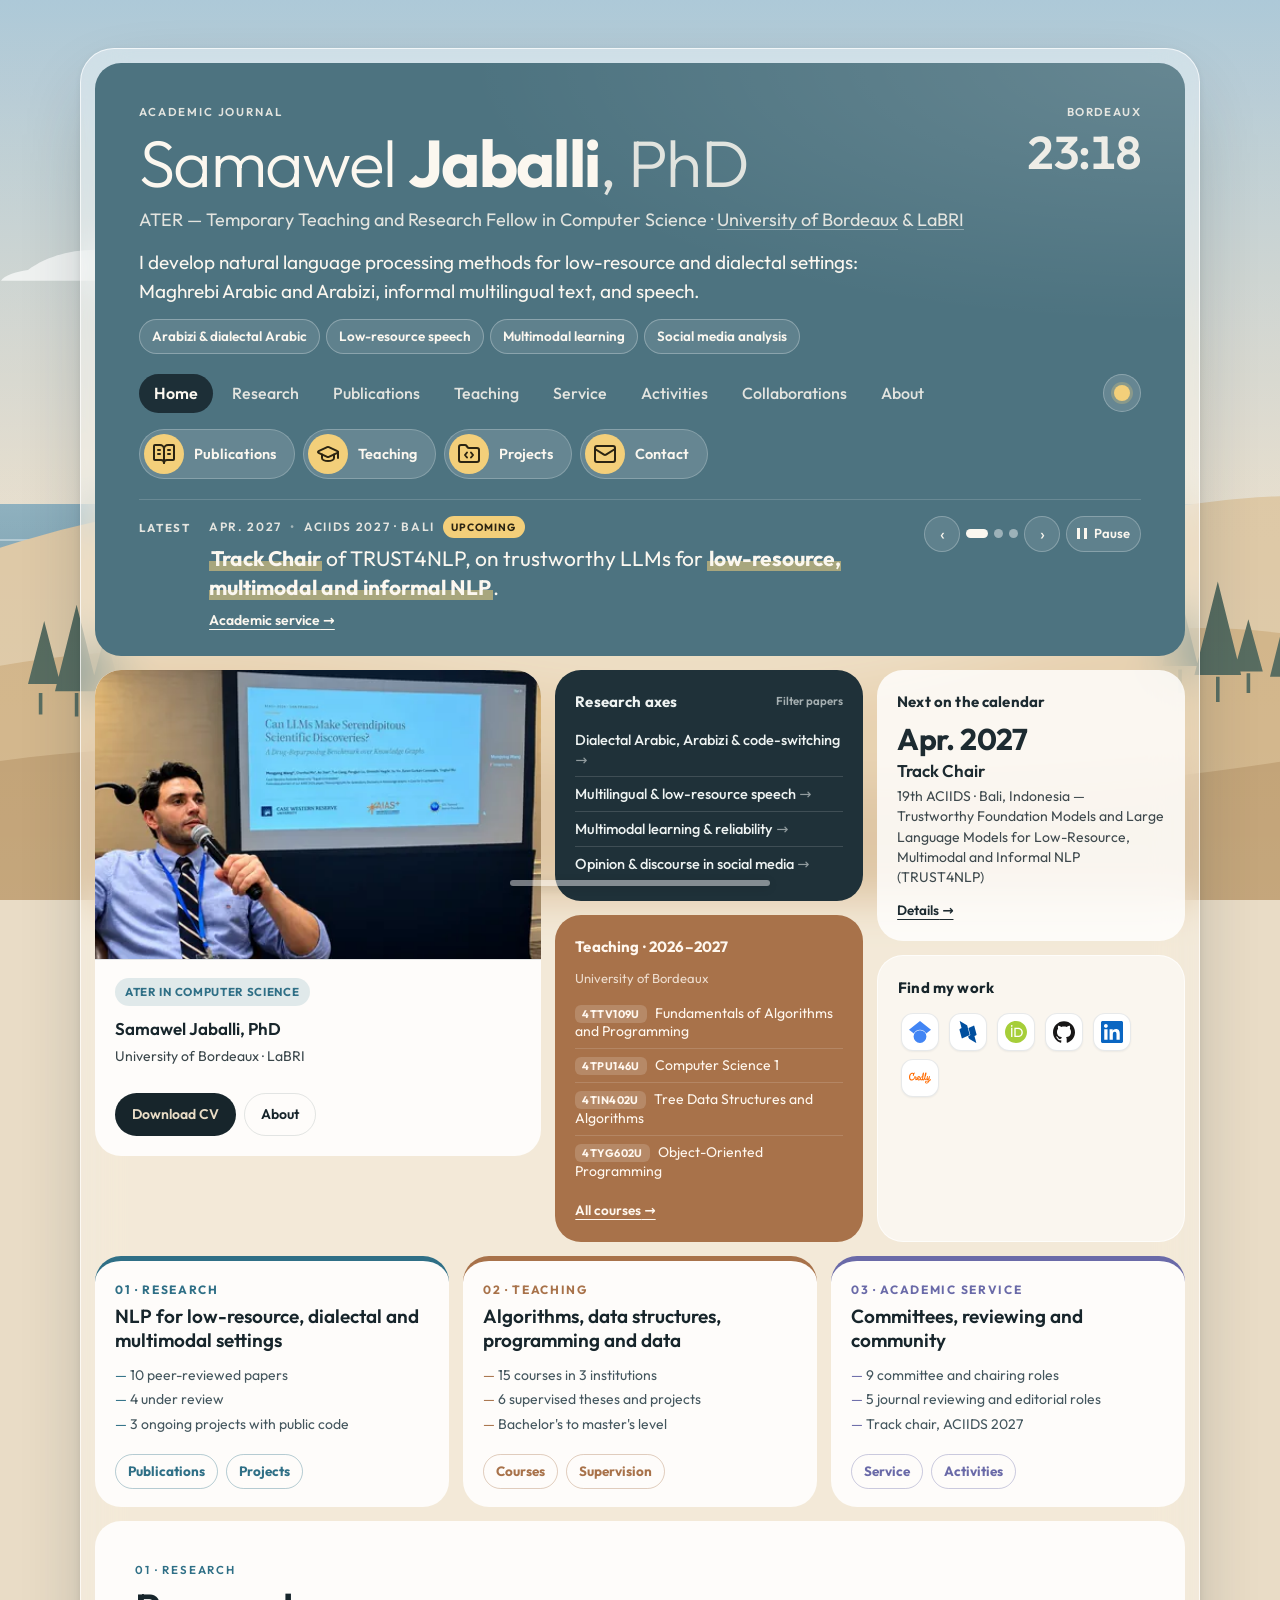
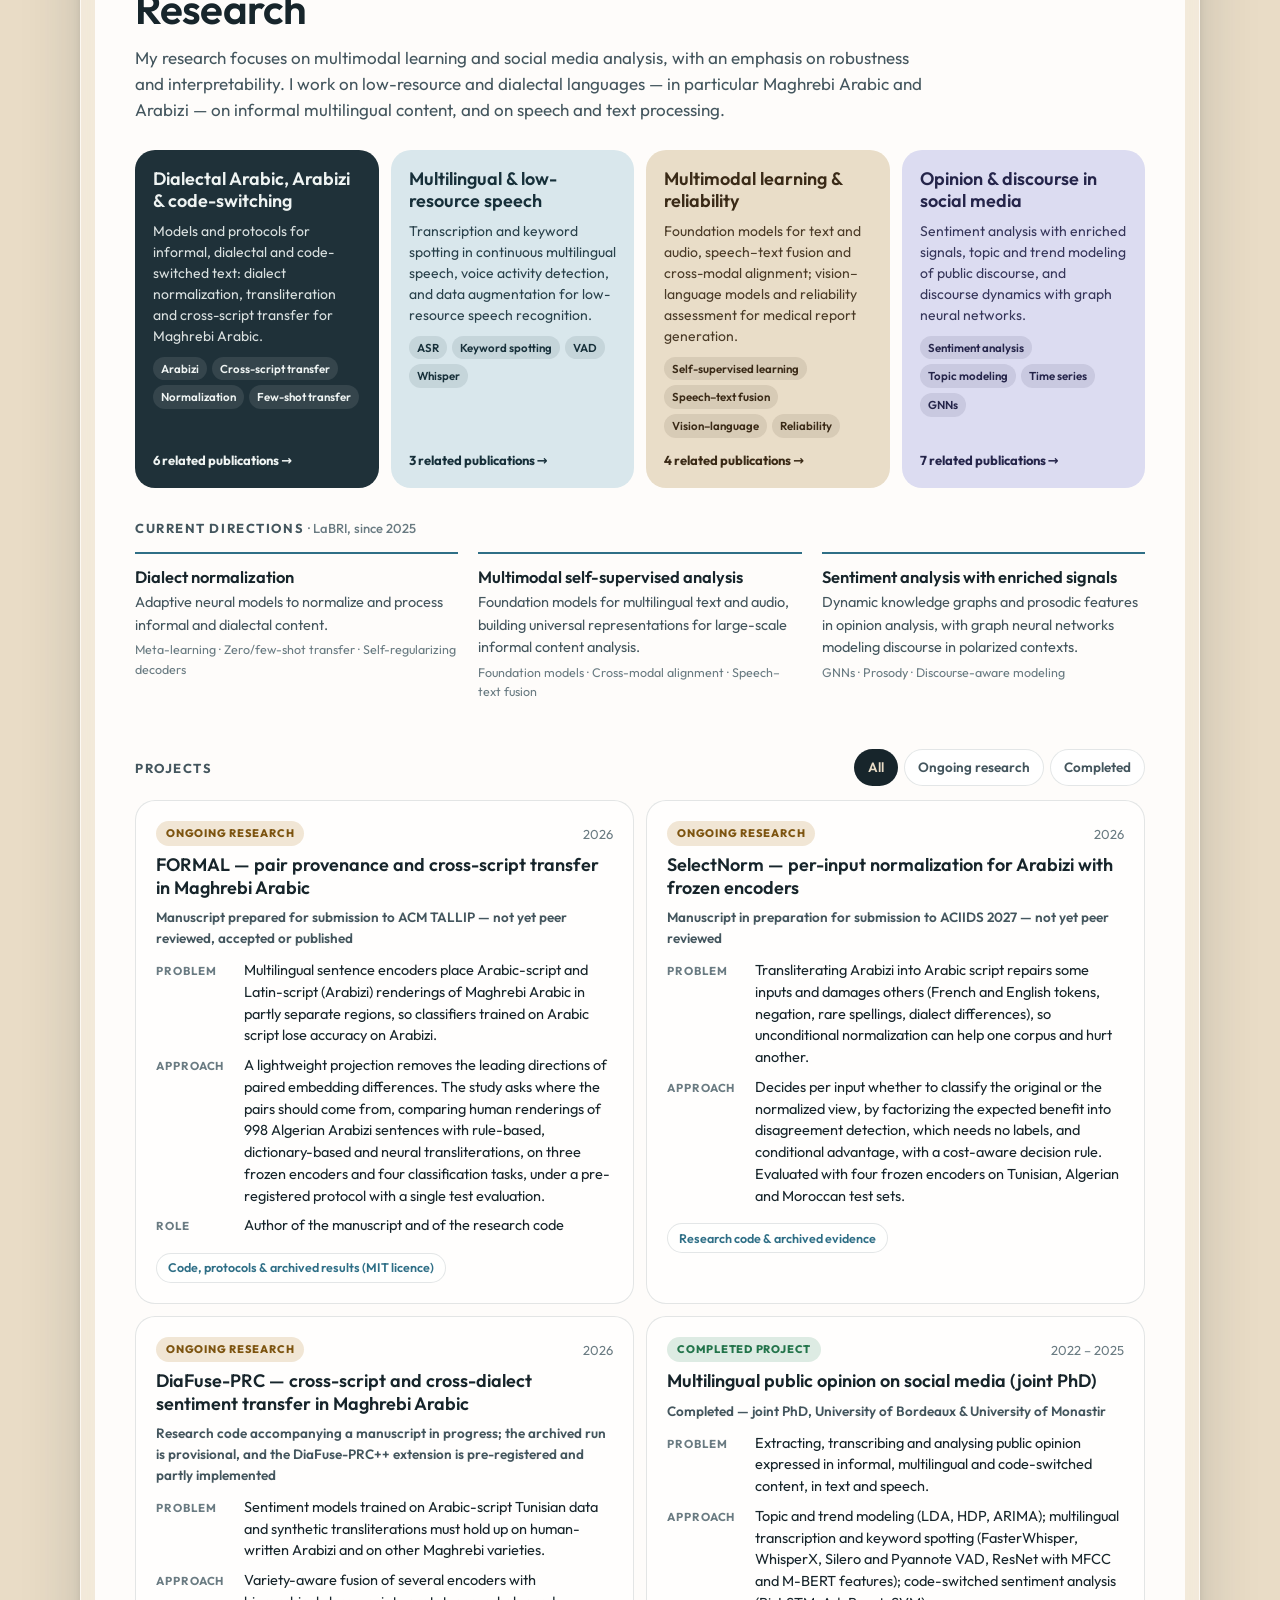
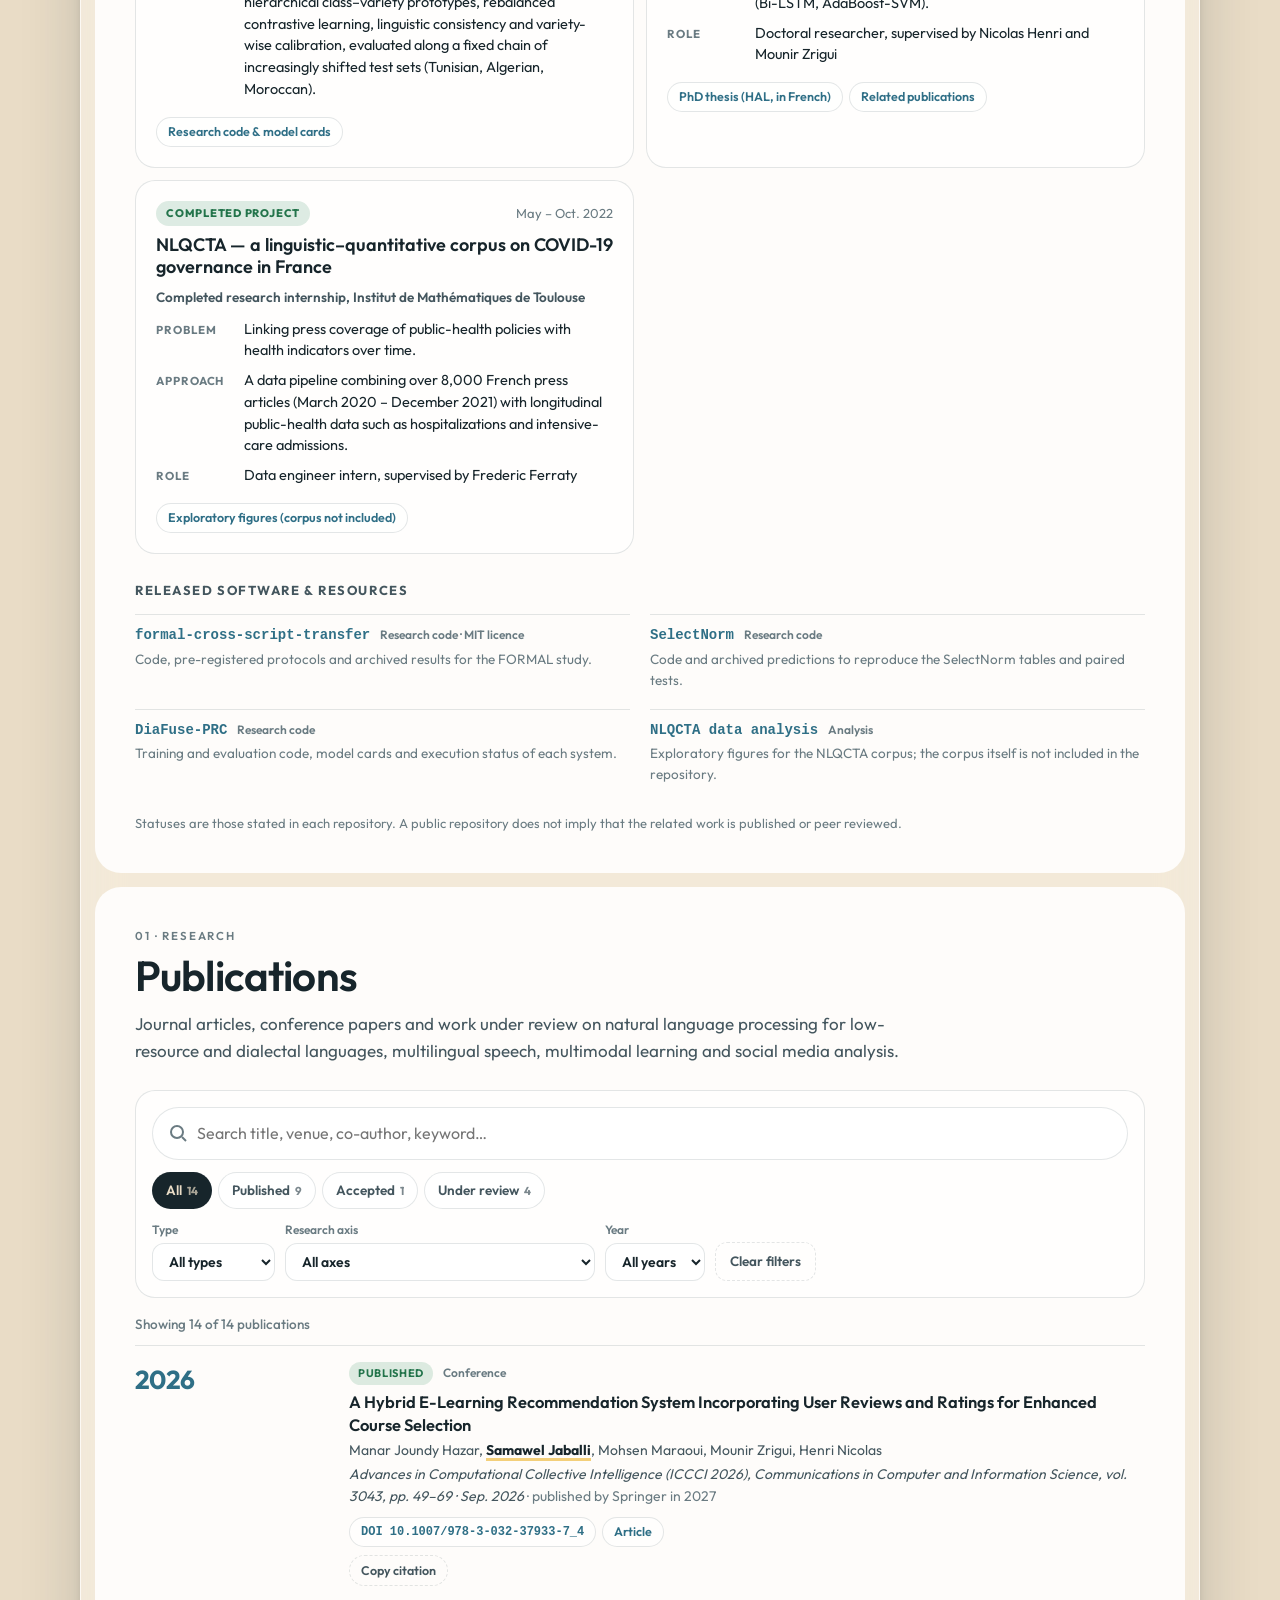
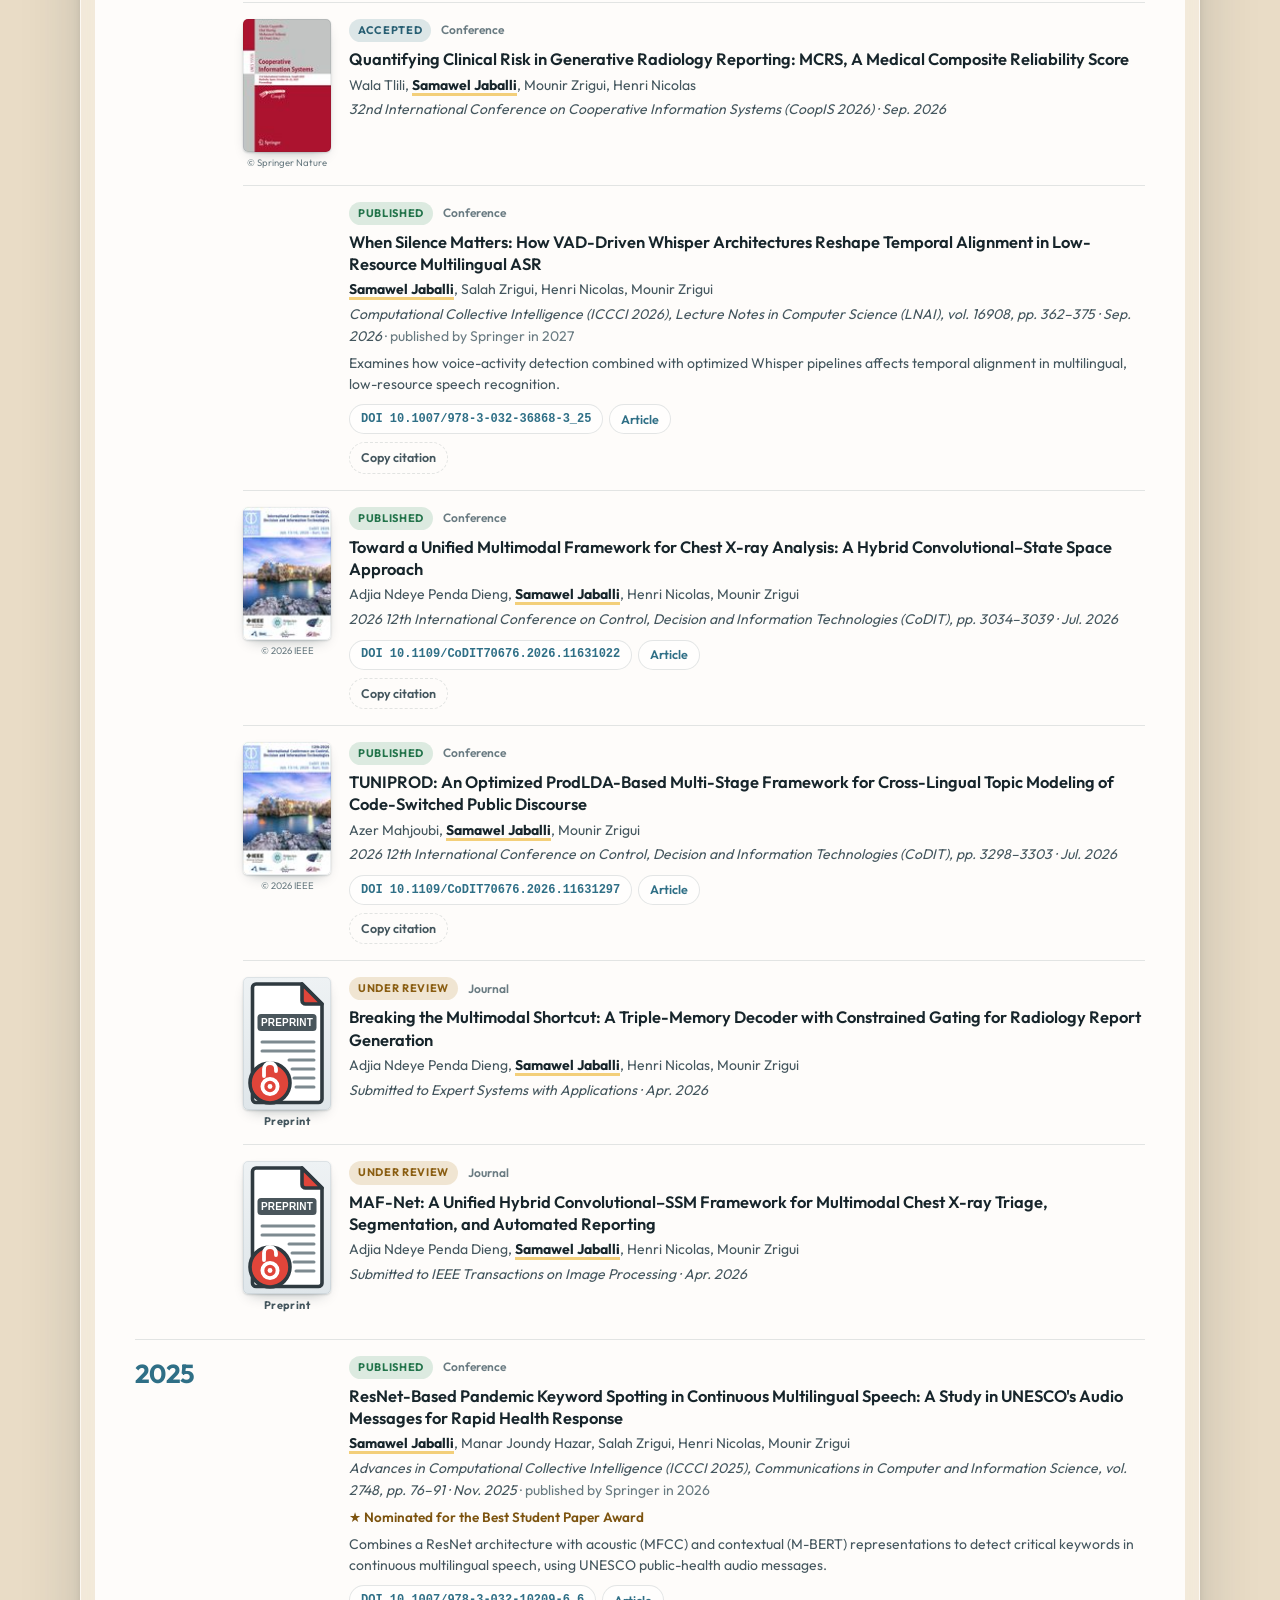
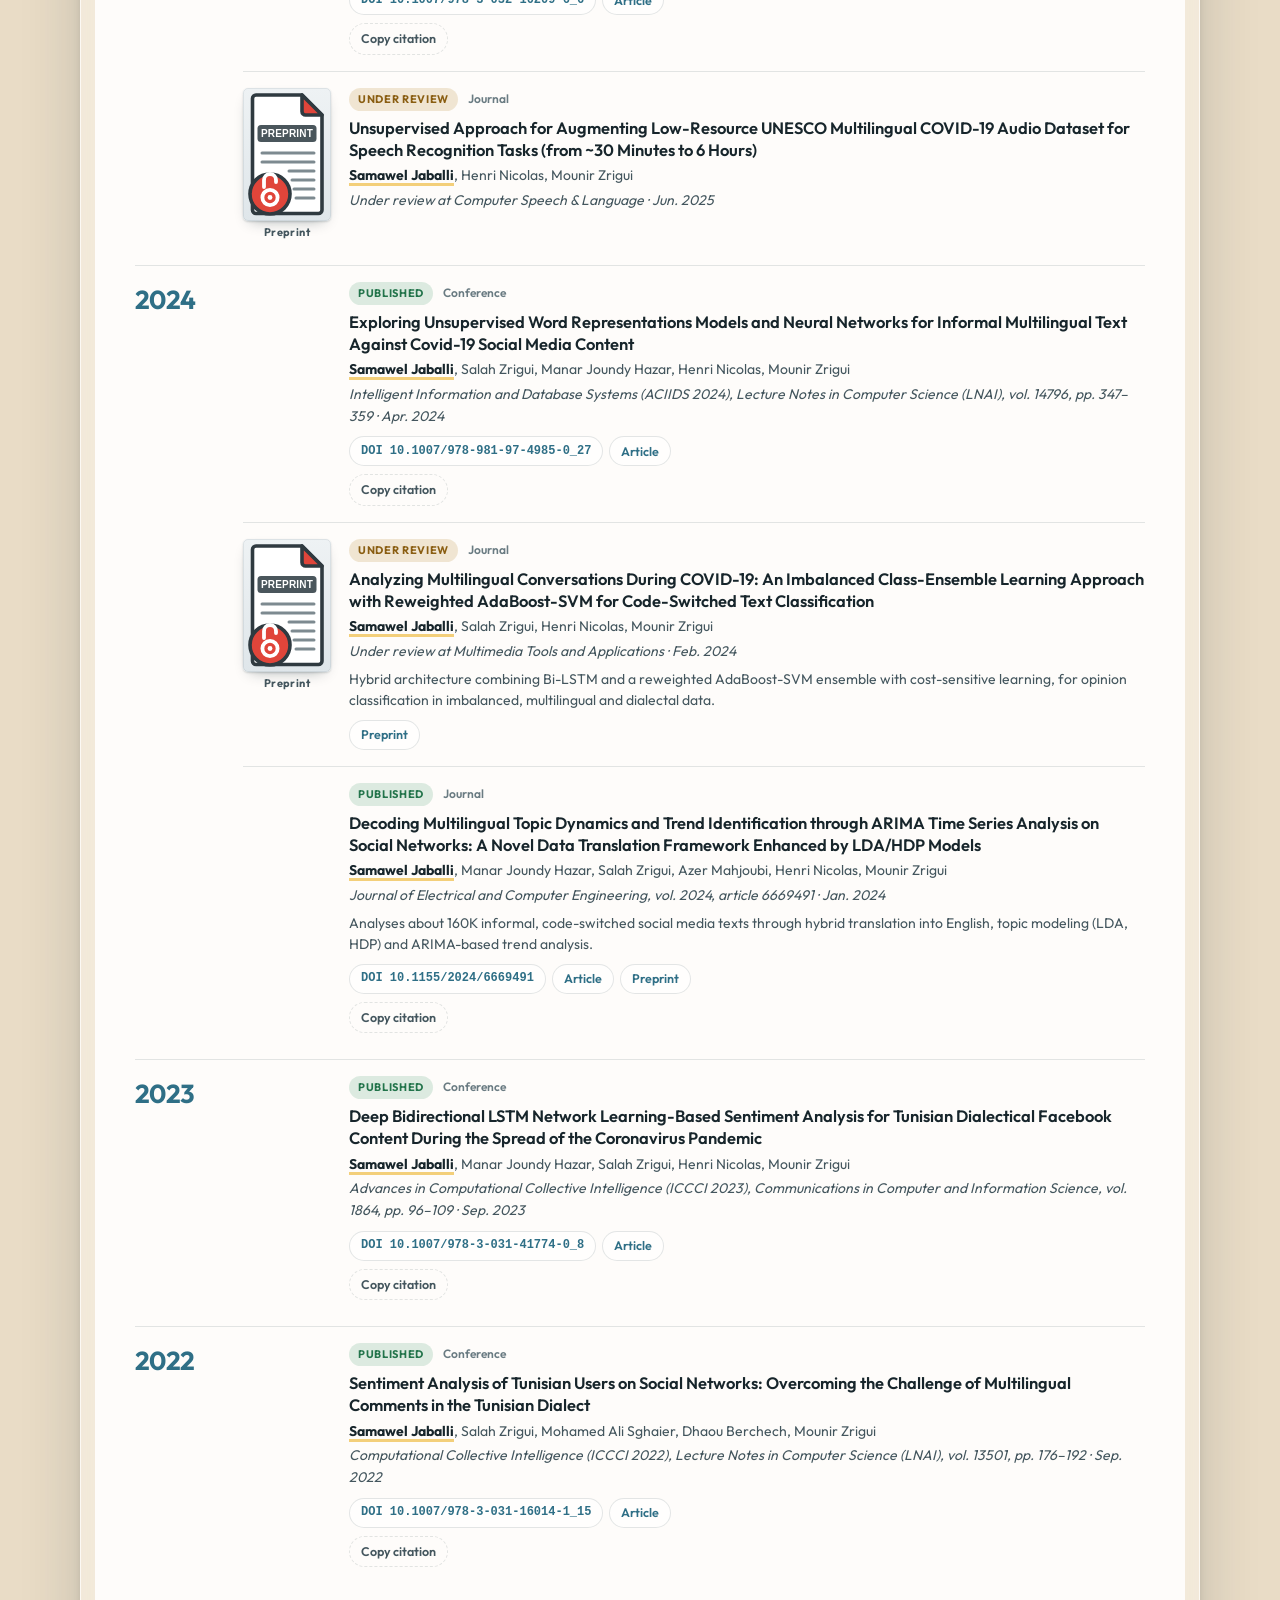
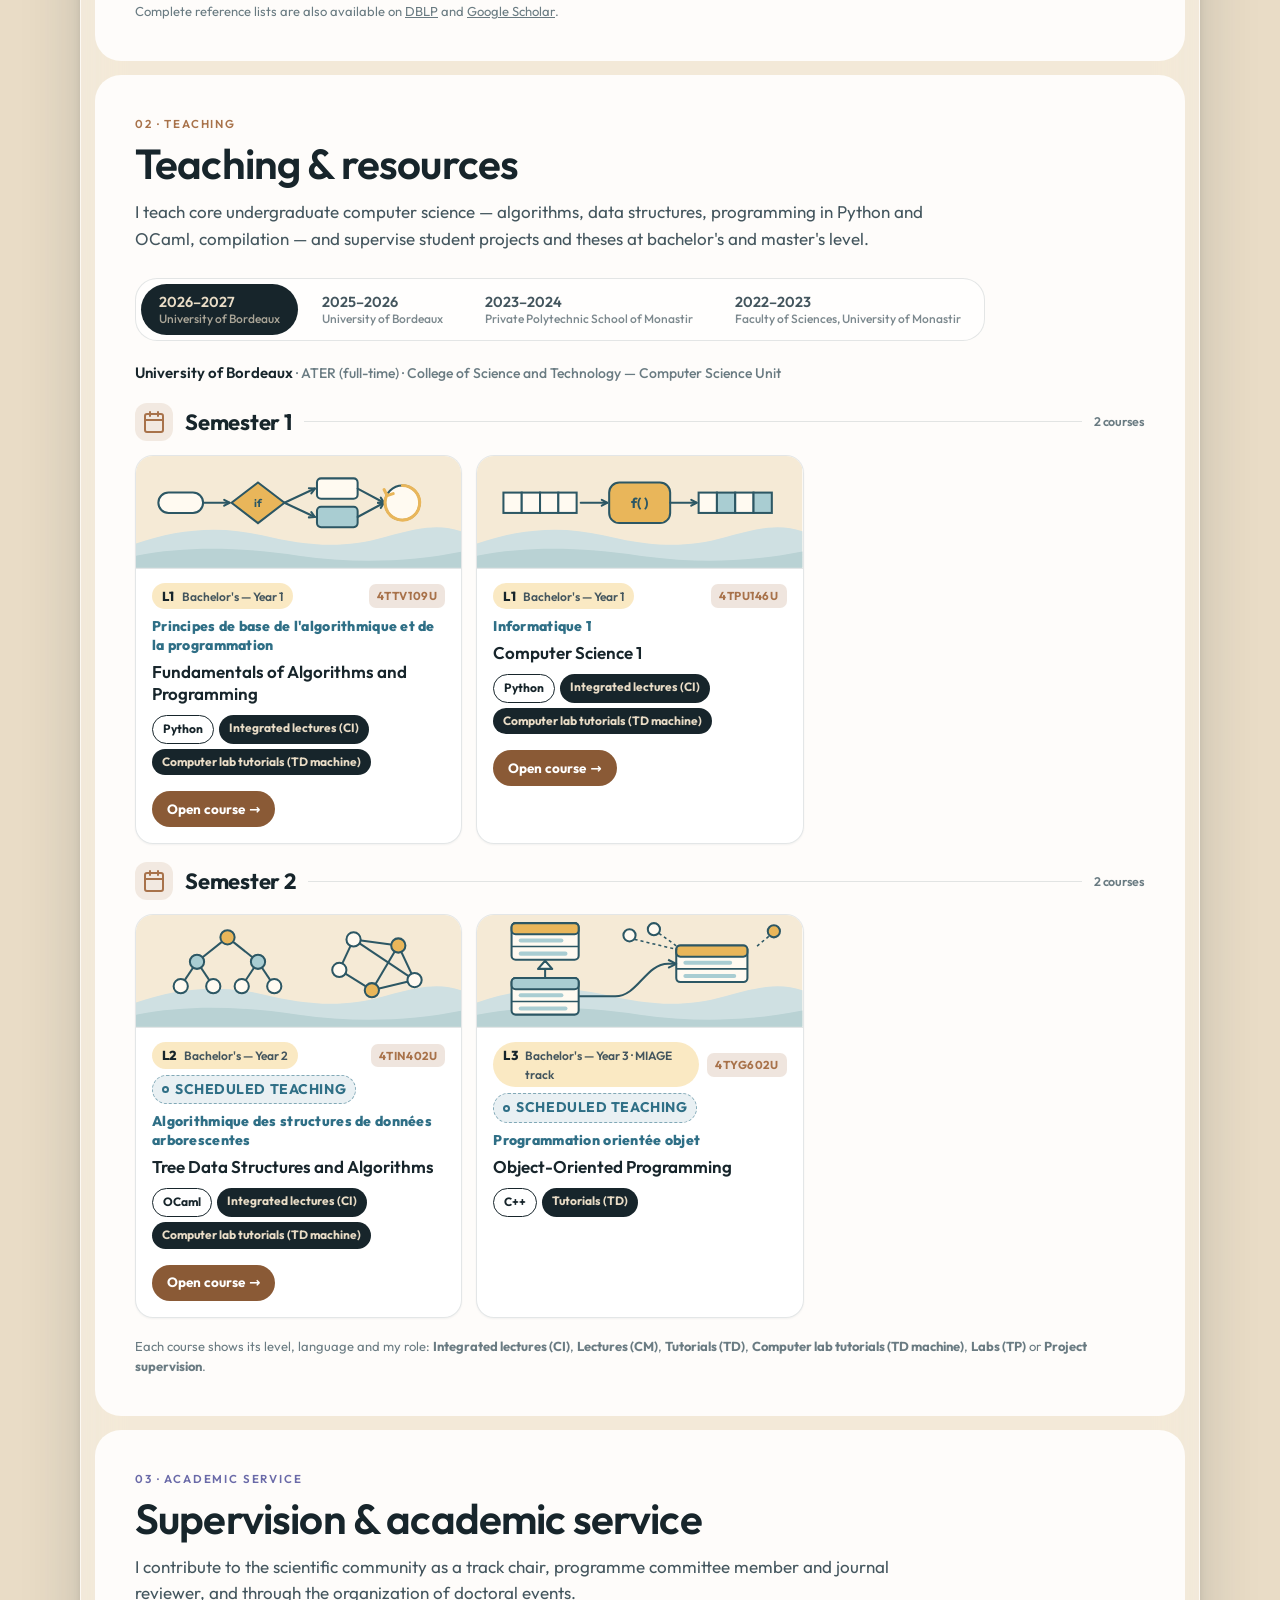
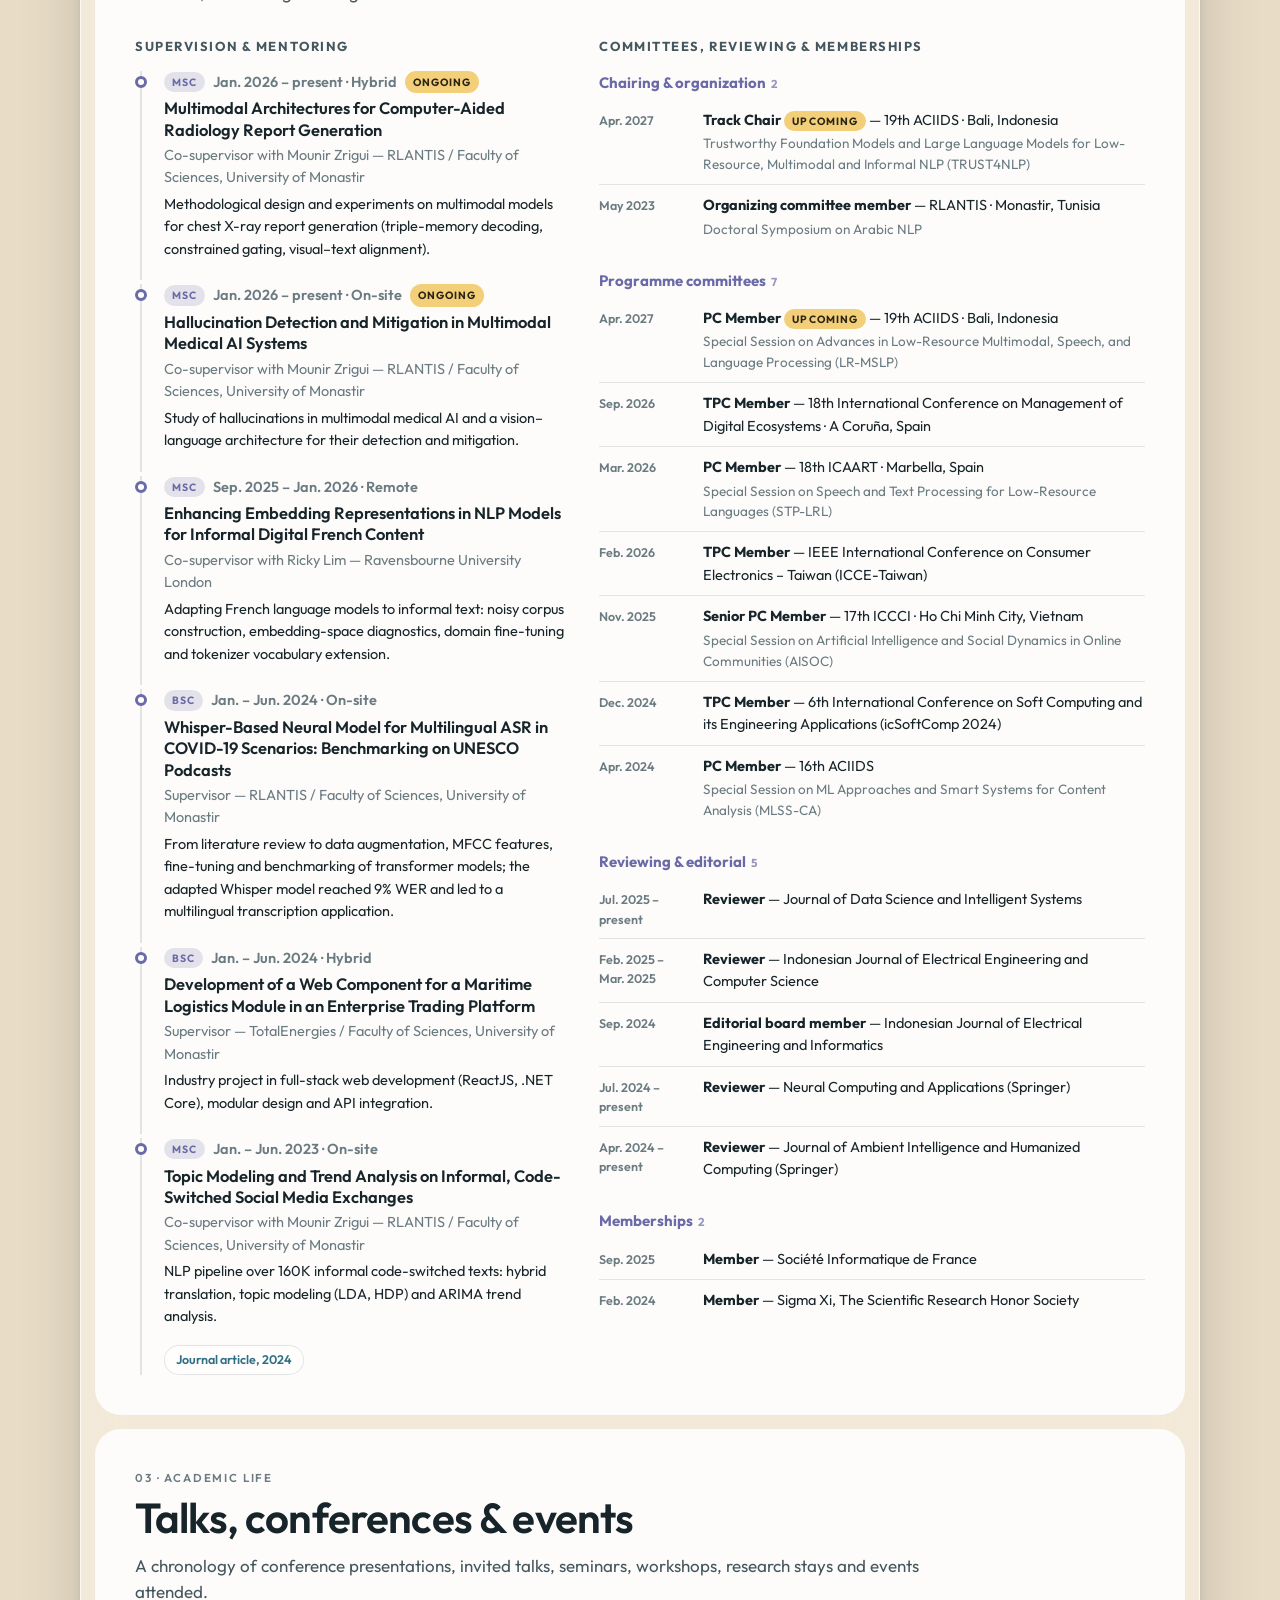
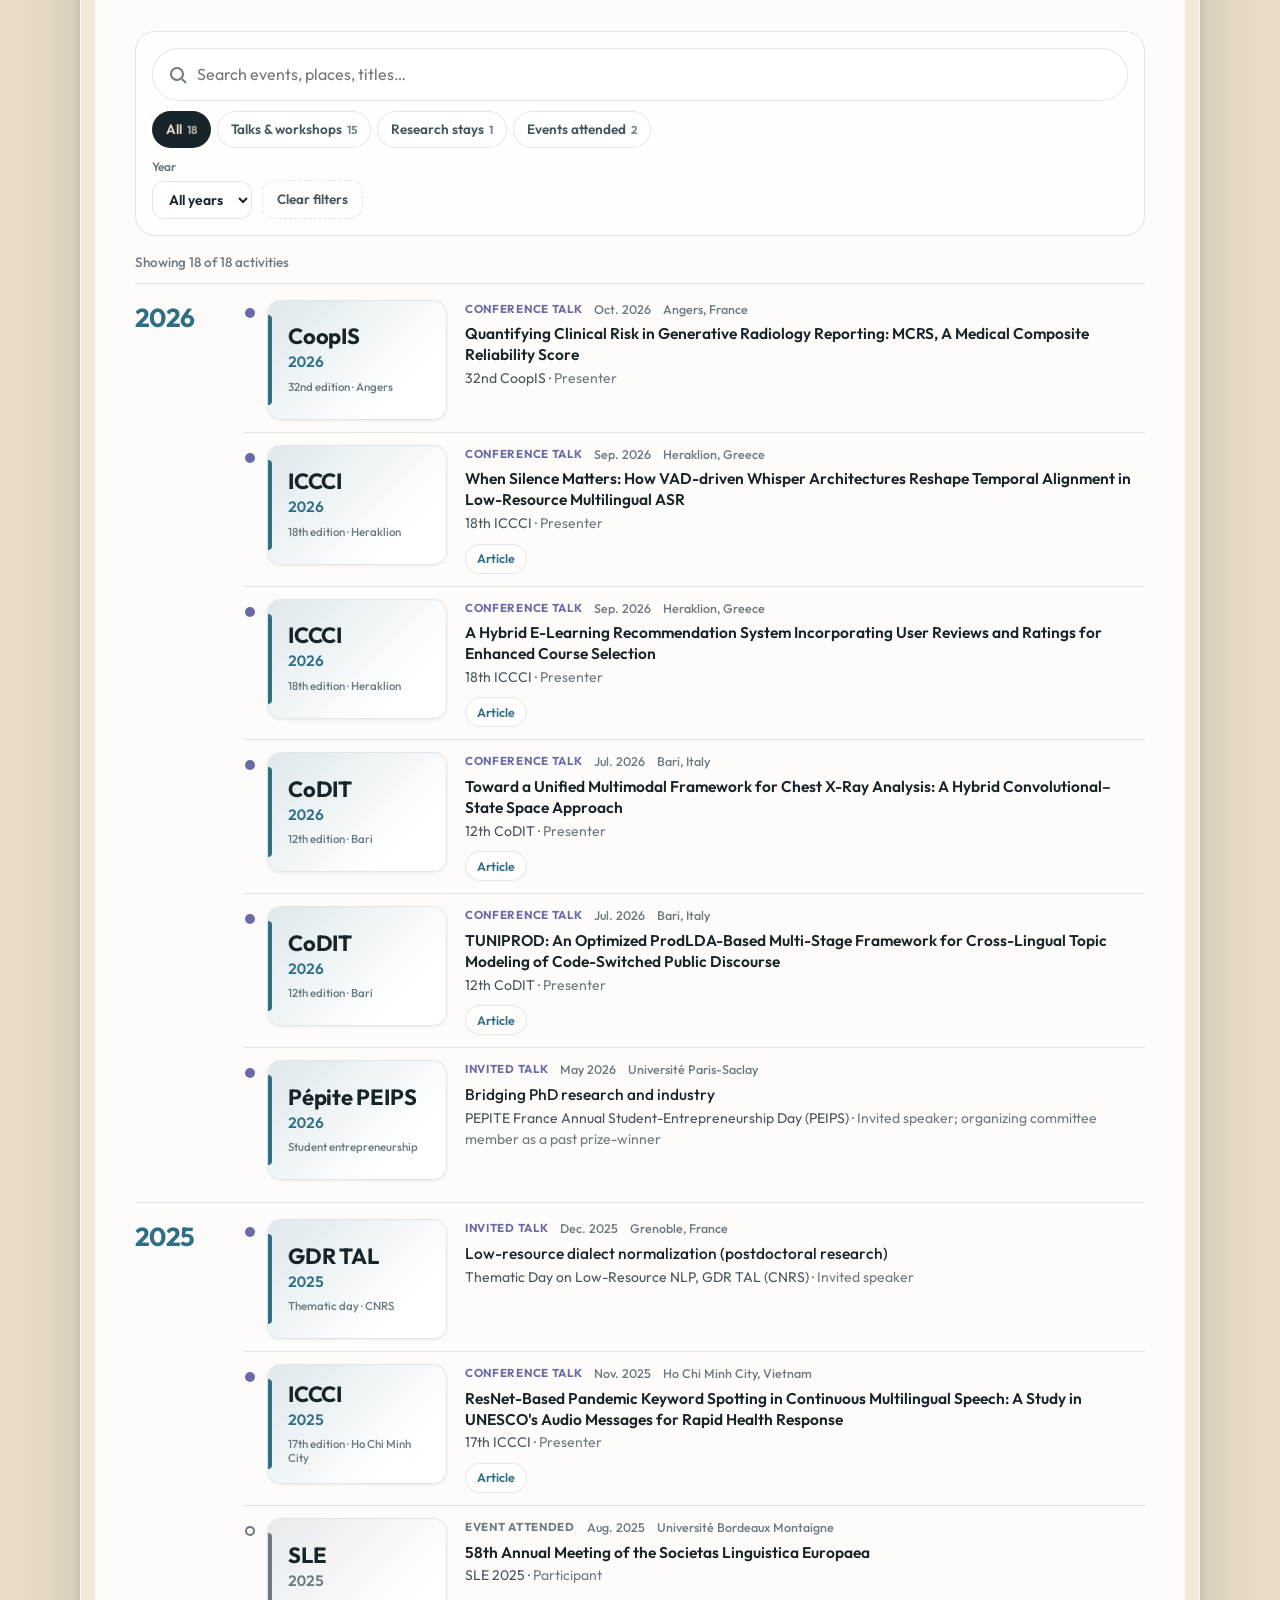
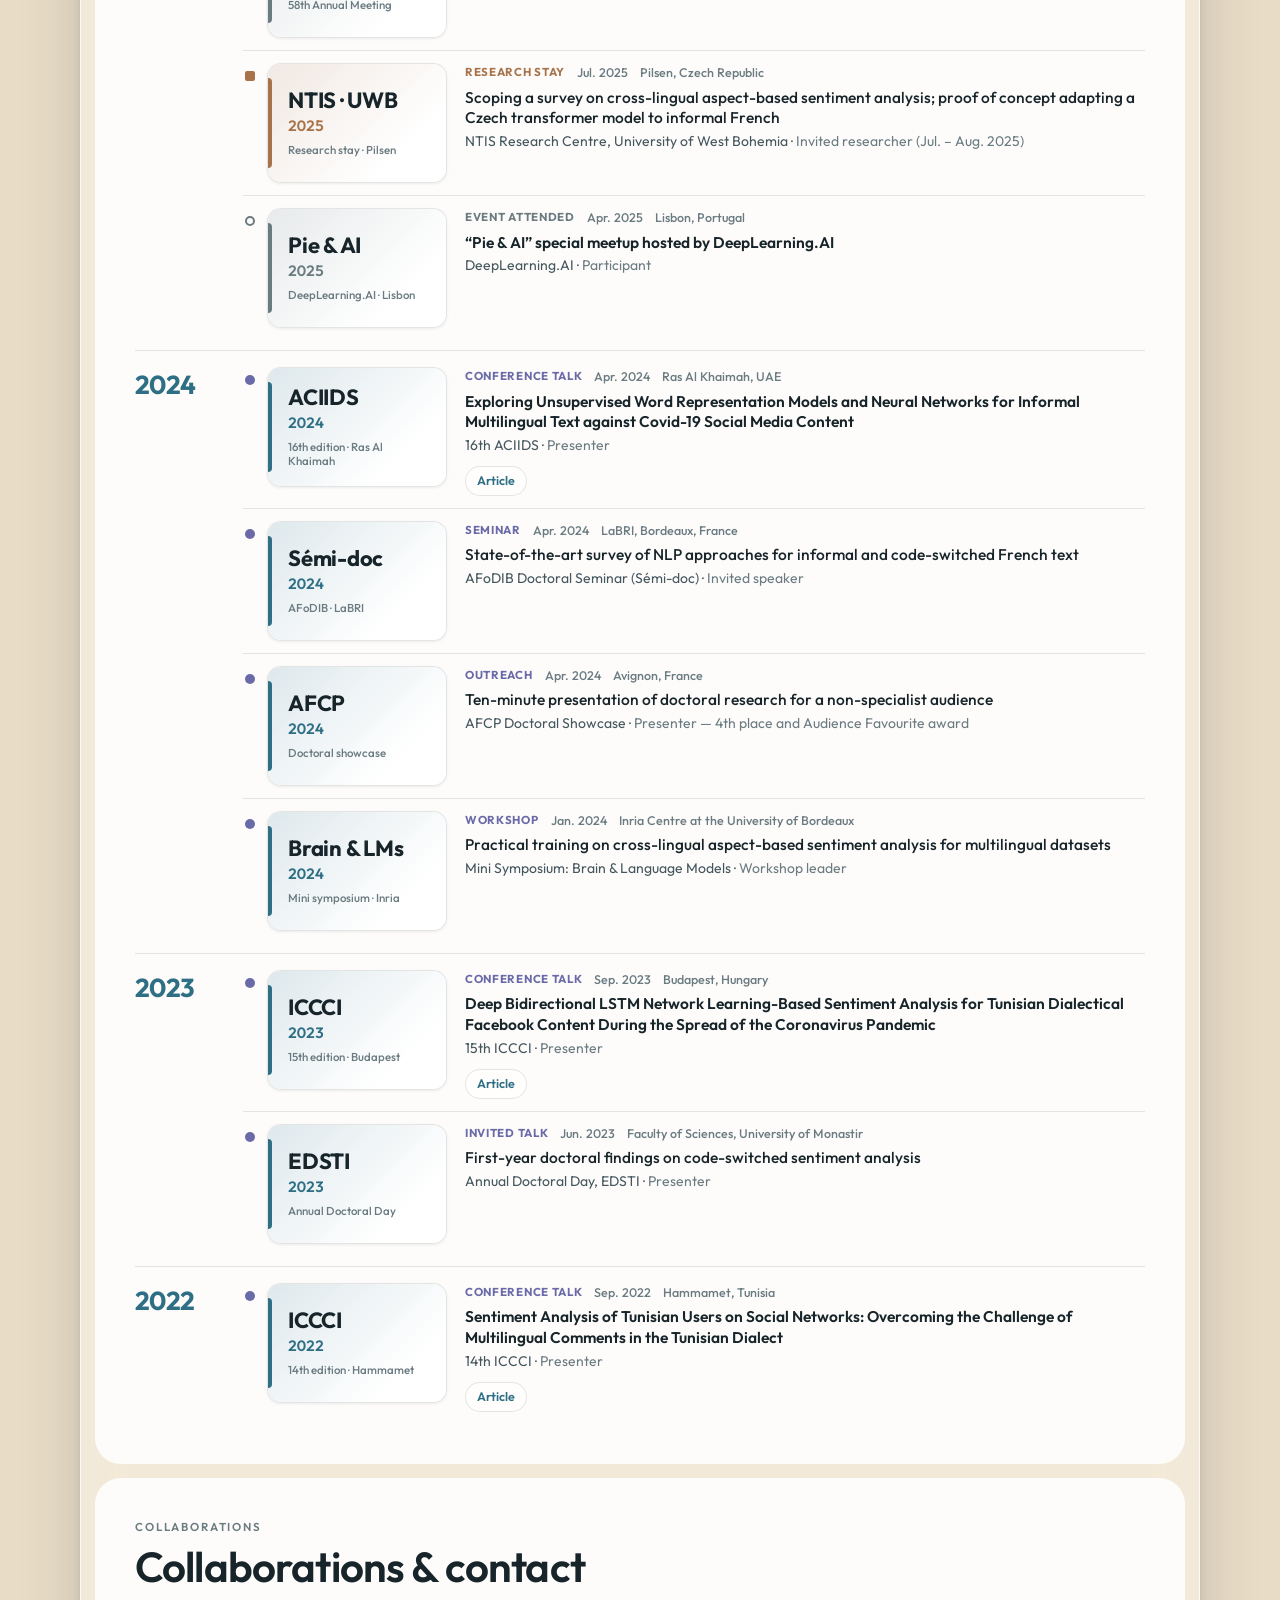
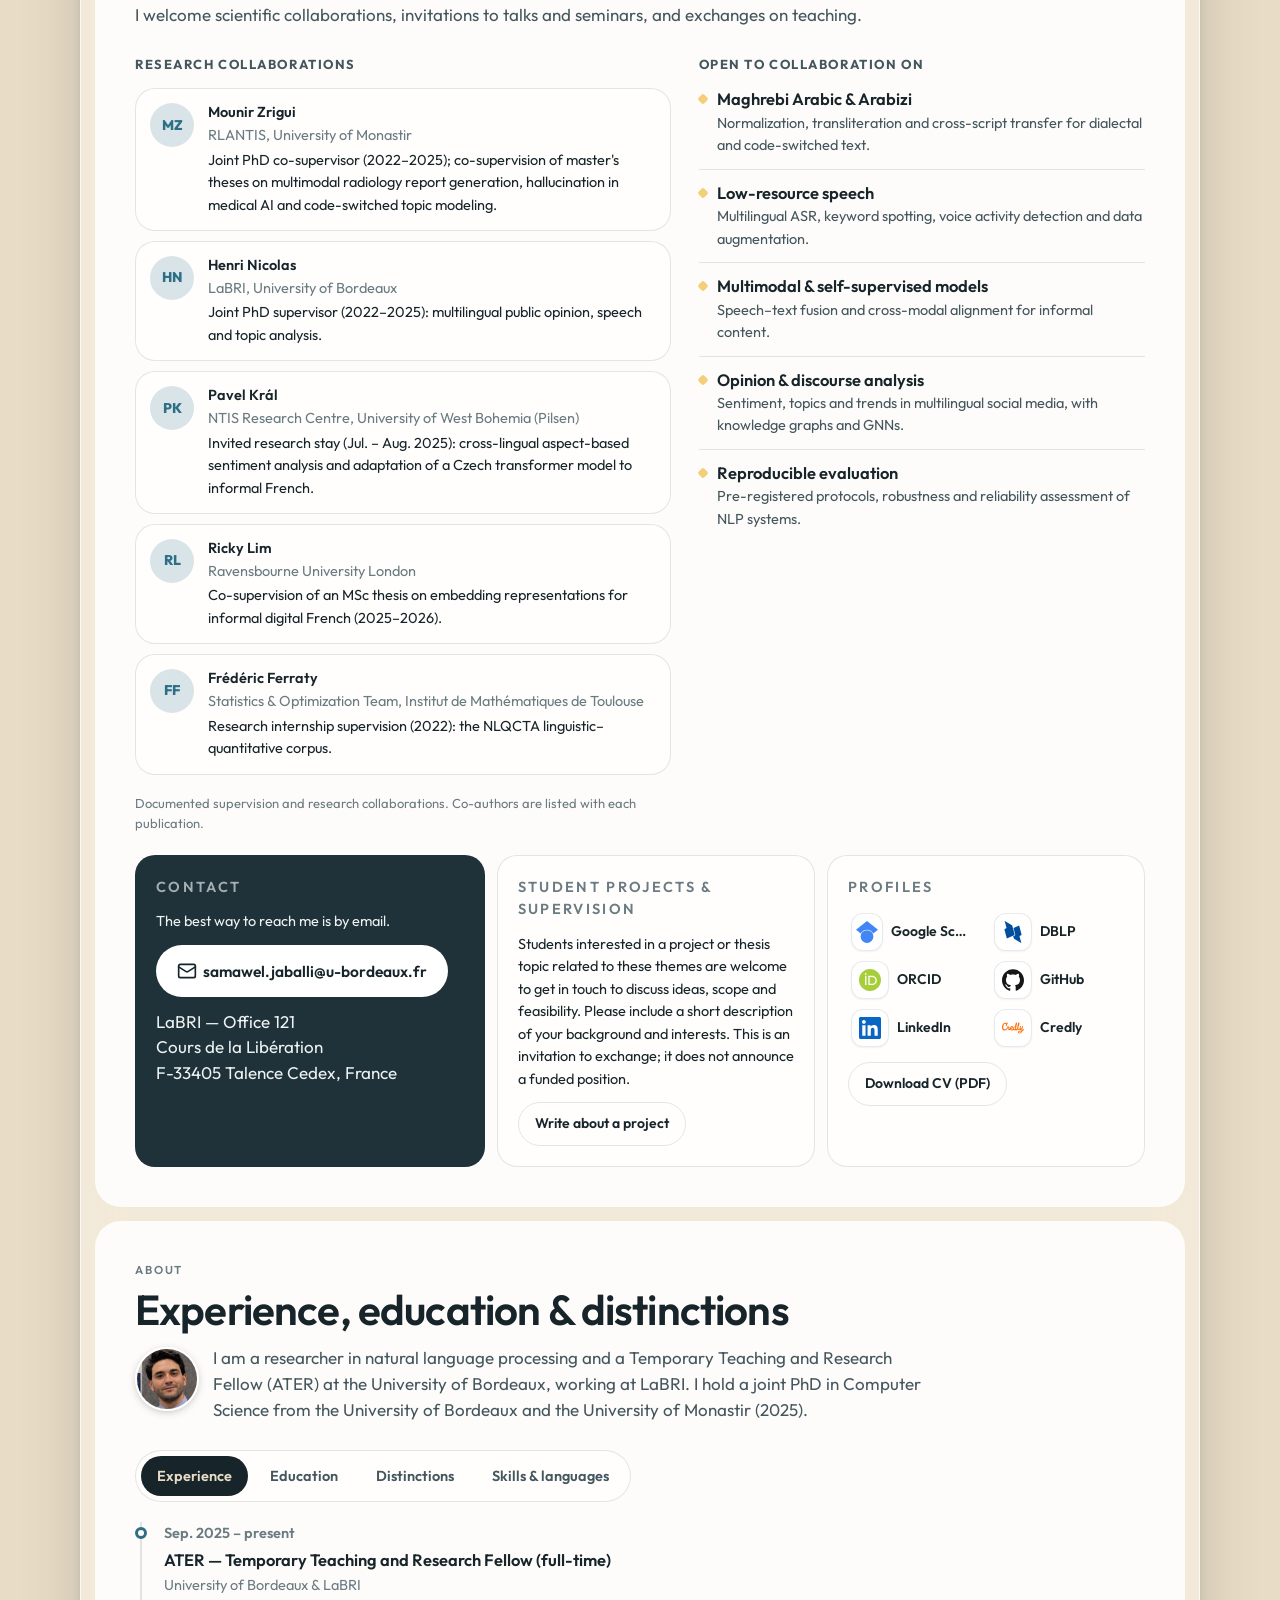
==== commit 70eb0151: "Teaching: course pages with sessions, team, Moodle and discussion links" ====
--- a/index.html
+++ b/index.html
@@ -12,8 +12,8 @@
   <meta name="theme-color" content="#3f6470">
   <link rel="icon" href="assets/img/favicon.svg" type="image/svg+xml">
   <link rel="preload" href="assets/fonts/outfit-latin-wght-normal.woff2" as="font" type="font/woff2" crossorigin>
-  <link rel="stylesheet" href="assets/css/style.css?v=20261121a">
-  <link rel="stylesheet" href="assets/css/course.css?v=20261121a">
+  <link rel="stylesheet" href="assets/css/style.css?v=20261121b">
+  <link rel="stylesheet" href="assets/css/course.css?v=20261121b">
   <script>
     /* Apply saved / system theme before paint */
     (function () {
@@ -95,9 +95,9 @@
 
   <div class="scrubber" aria-hidden="true"><span class="scrubber-fill" id="scrubberFill"></span></div>
 
-  <script src="assets/js/icons.js?v=20261121a"></script>
-  <script src="assets/js/illustrations.js?v=20261121a"></script>
-  <script src="assets/js/content.js?v=20261121a"></script>
-  <script src="assets/js/app.js?v=20261121a"></script>
+  <script src="assets/js/icons.js?v=20261121b"></script>
+  <script src="assets/js/illustrations.js?v=20261121b"></script>
+  <script src="assets/js/content.js?v=20261121b"></script>
+  <script src="assets/js/app.js?v=20261121b"></script>
 </body>
 </html>
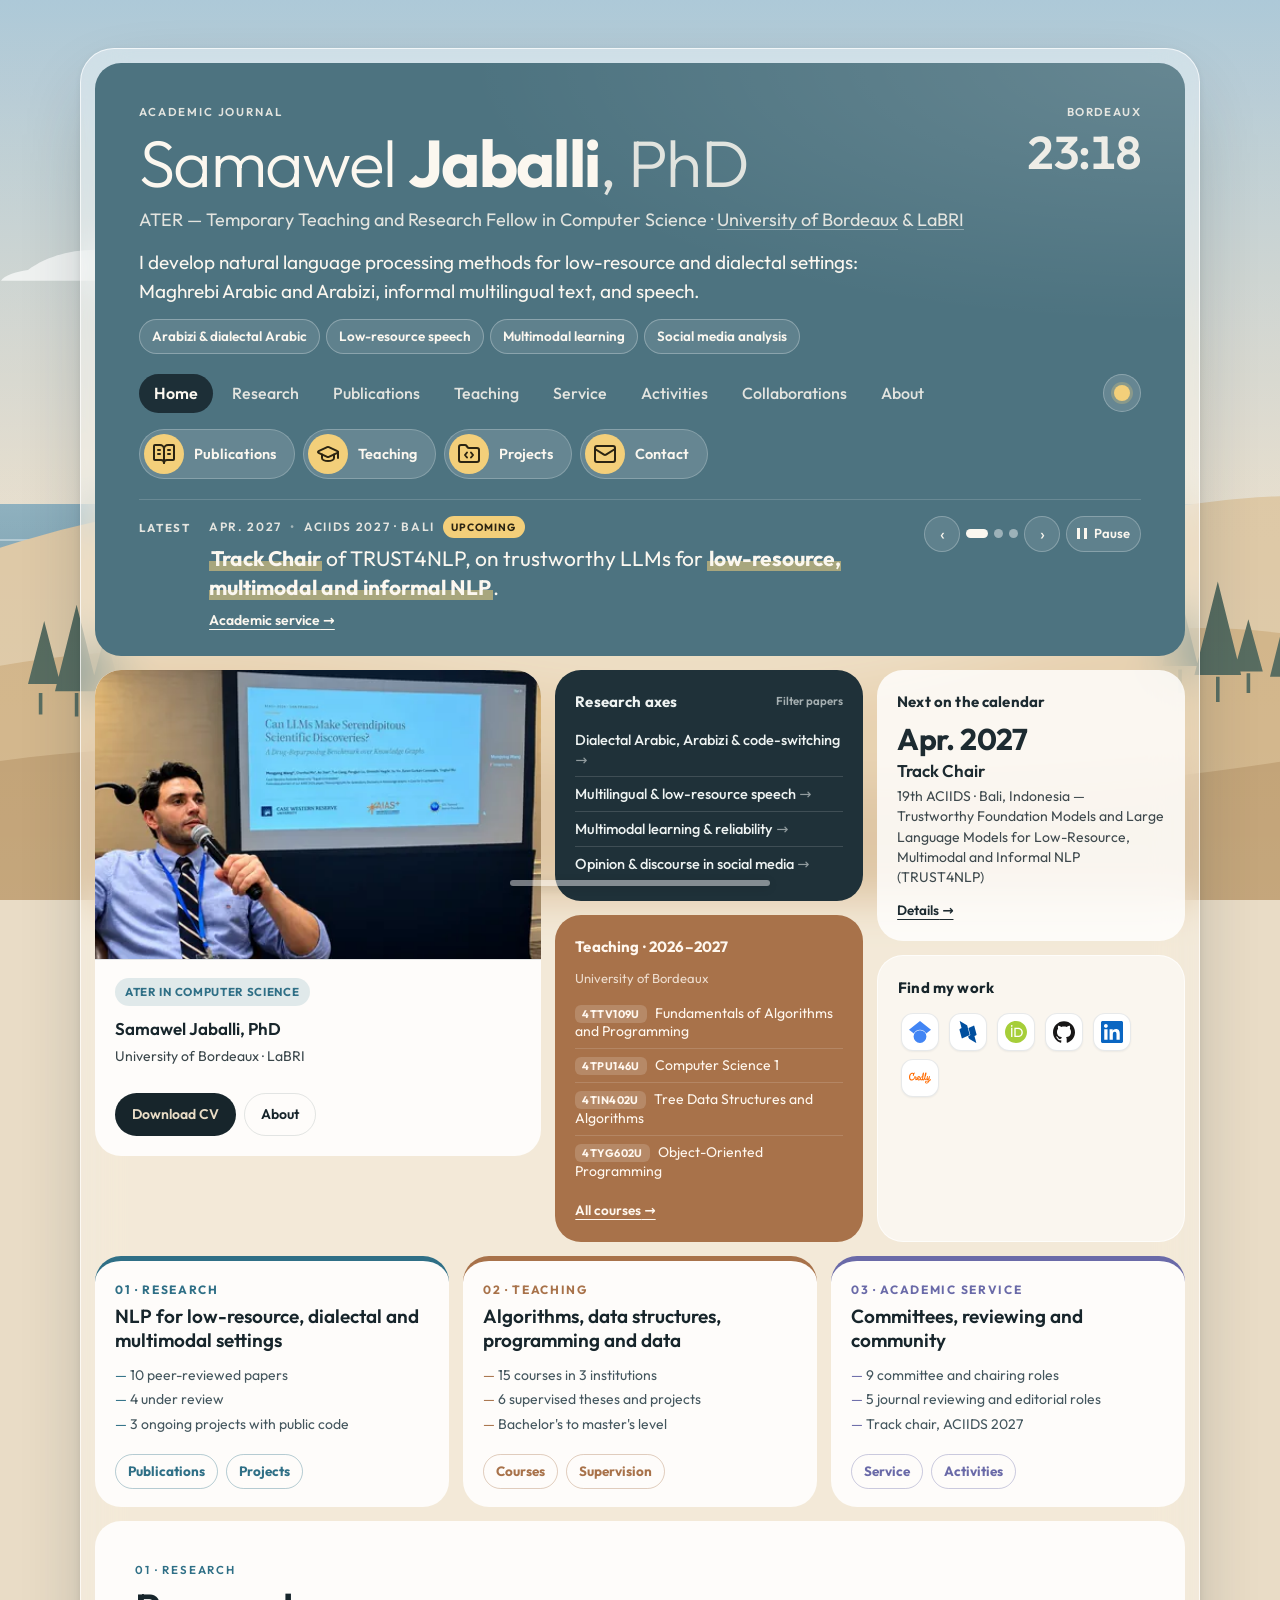
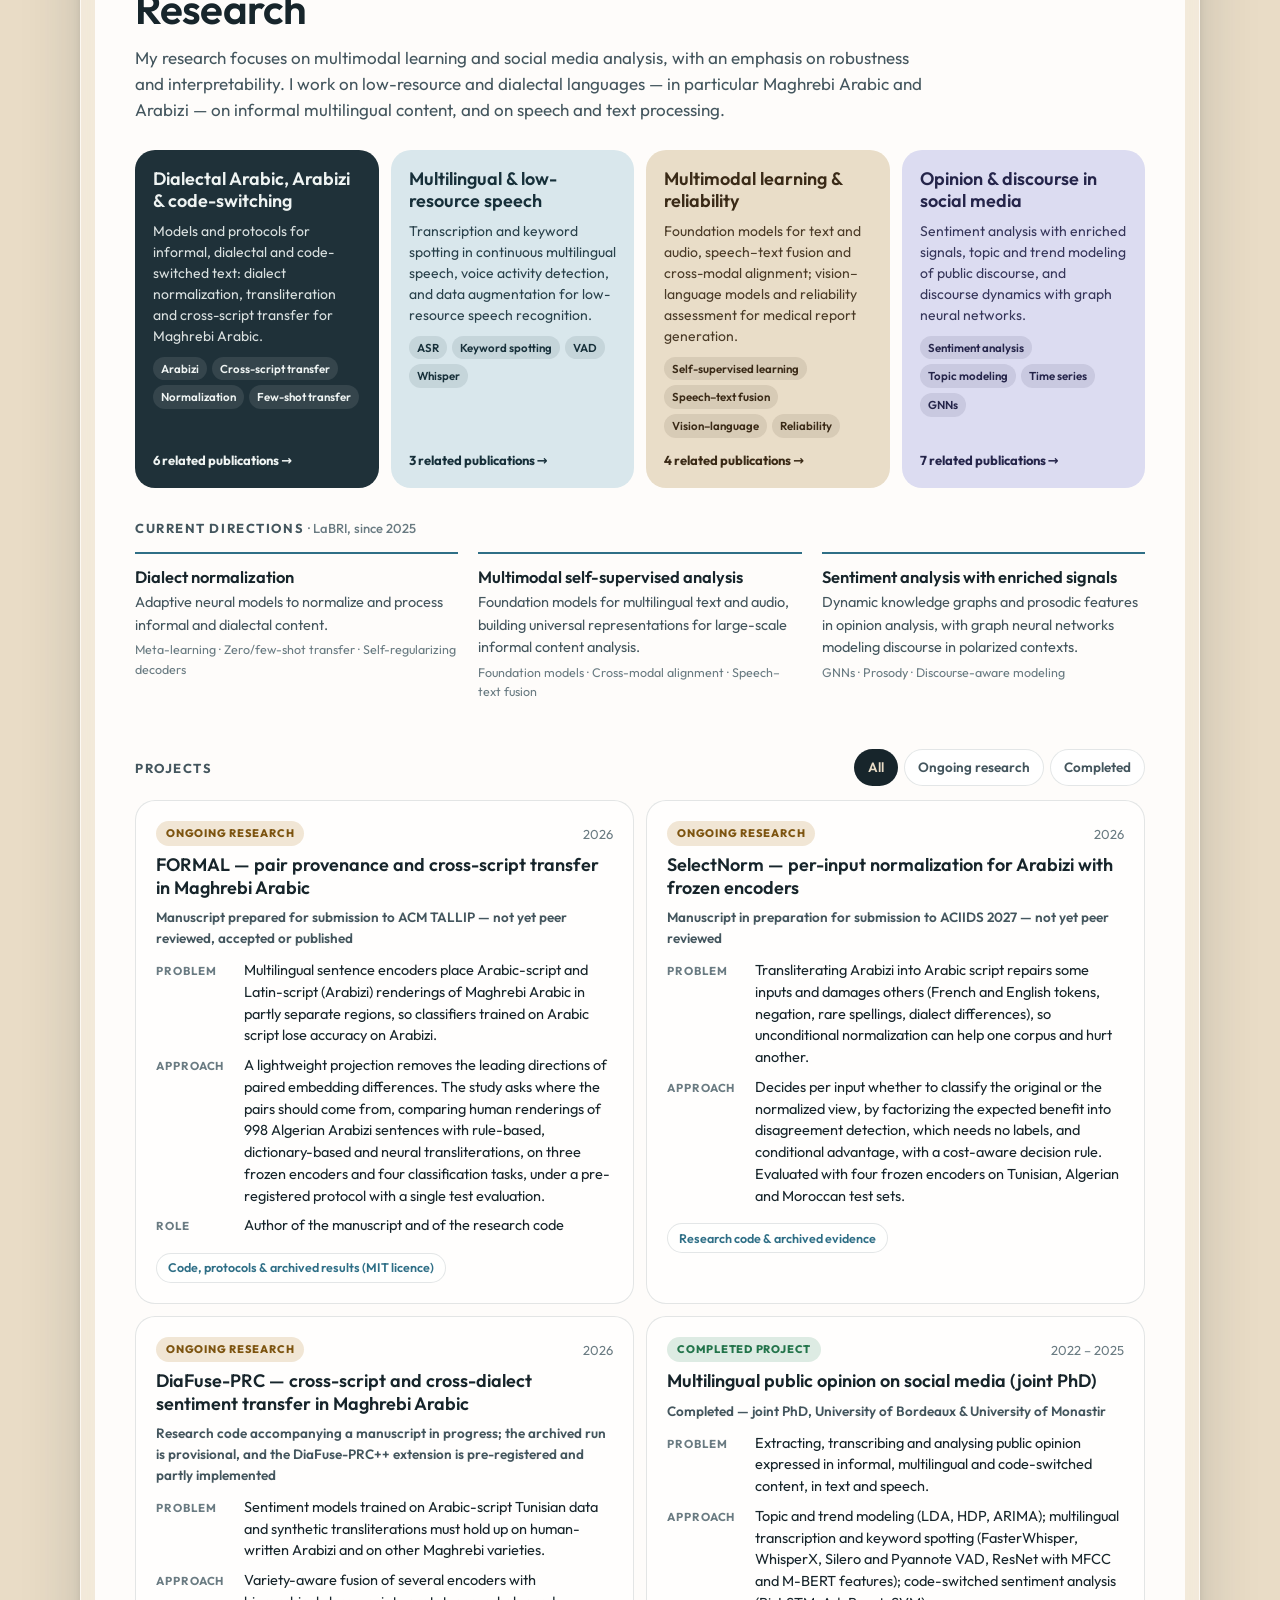
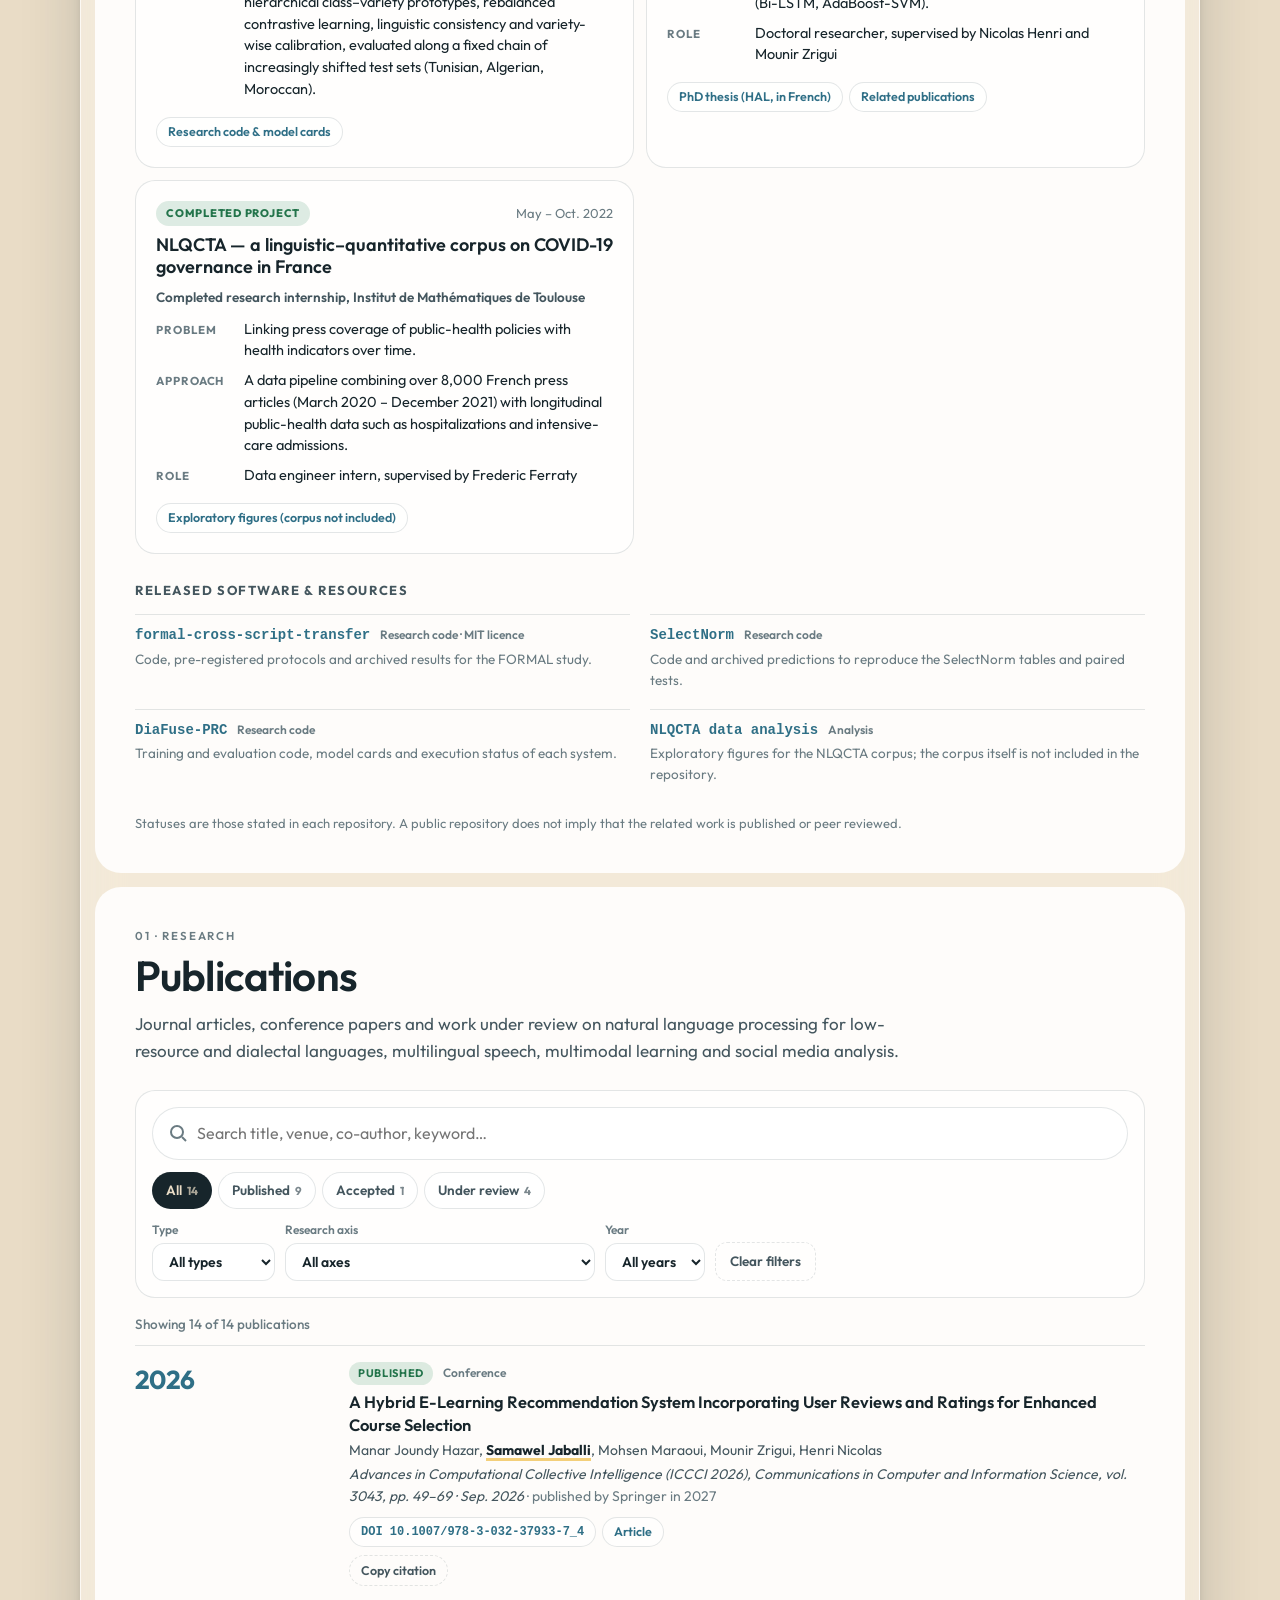
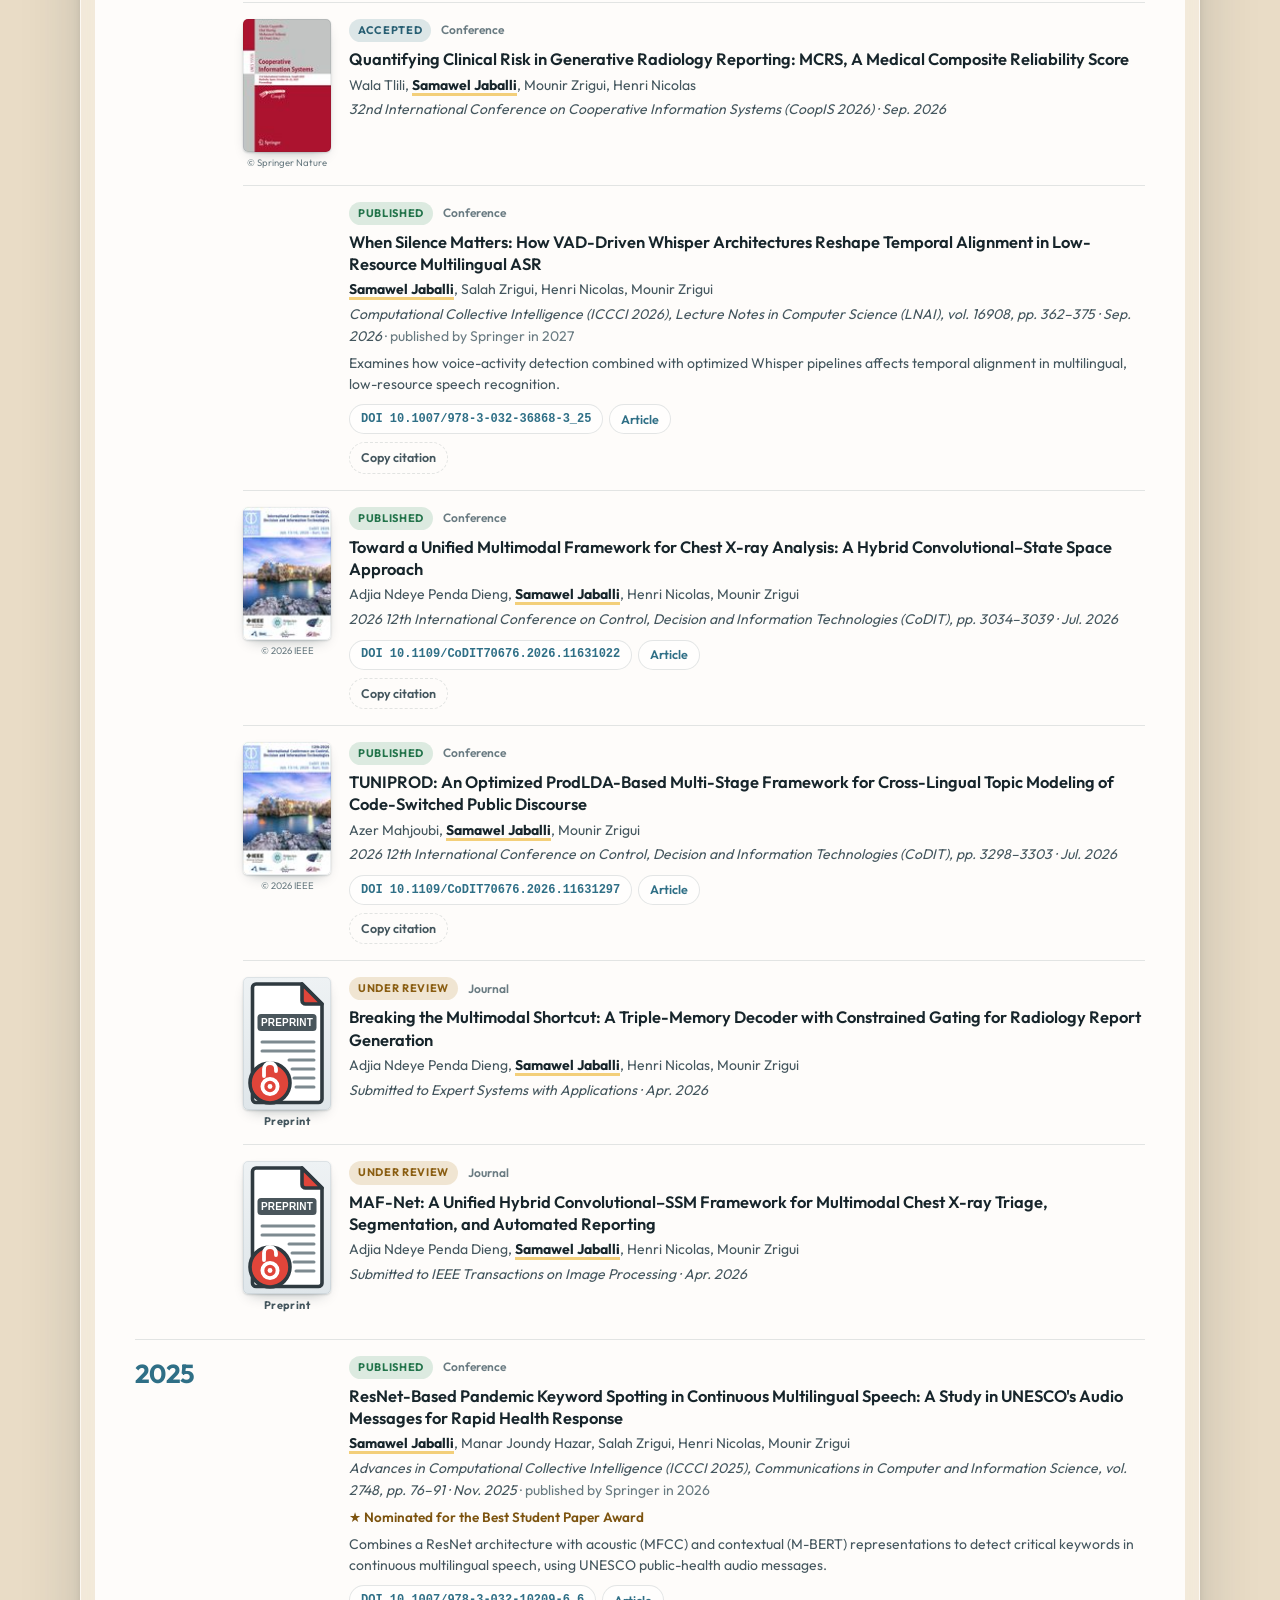
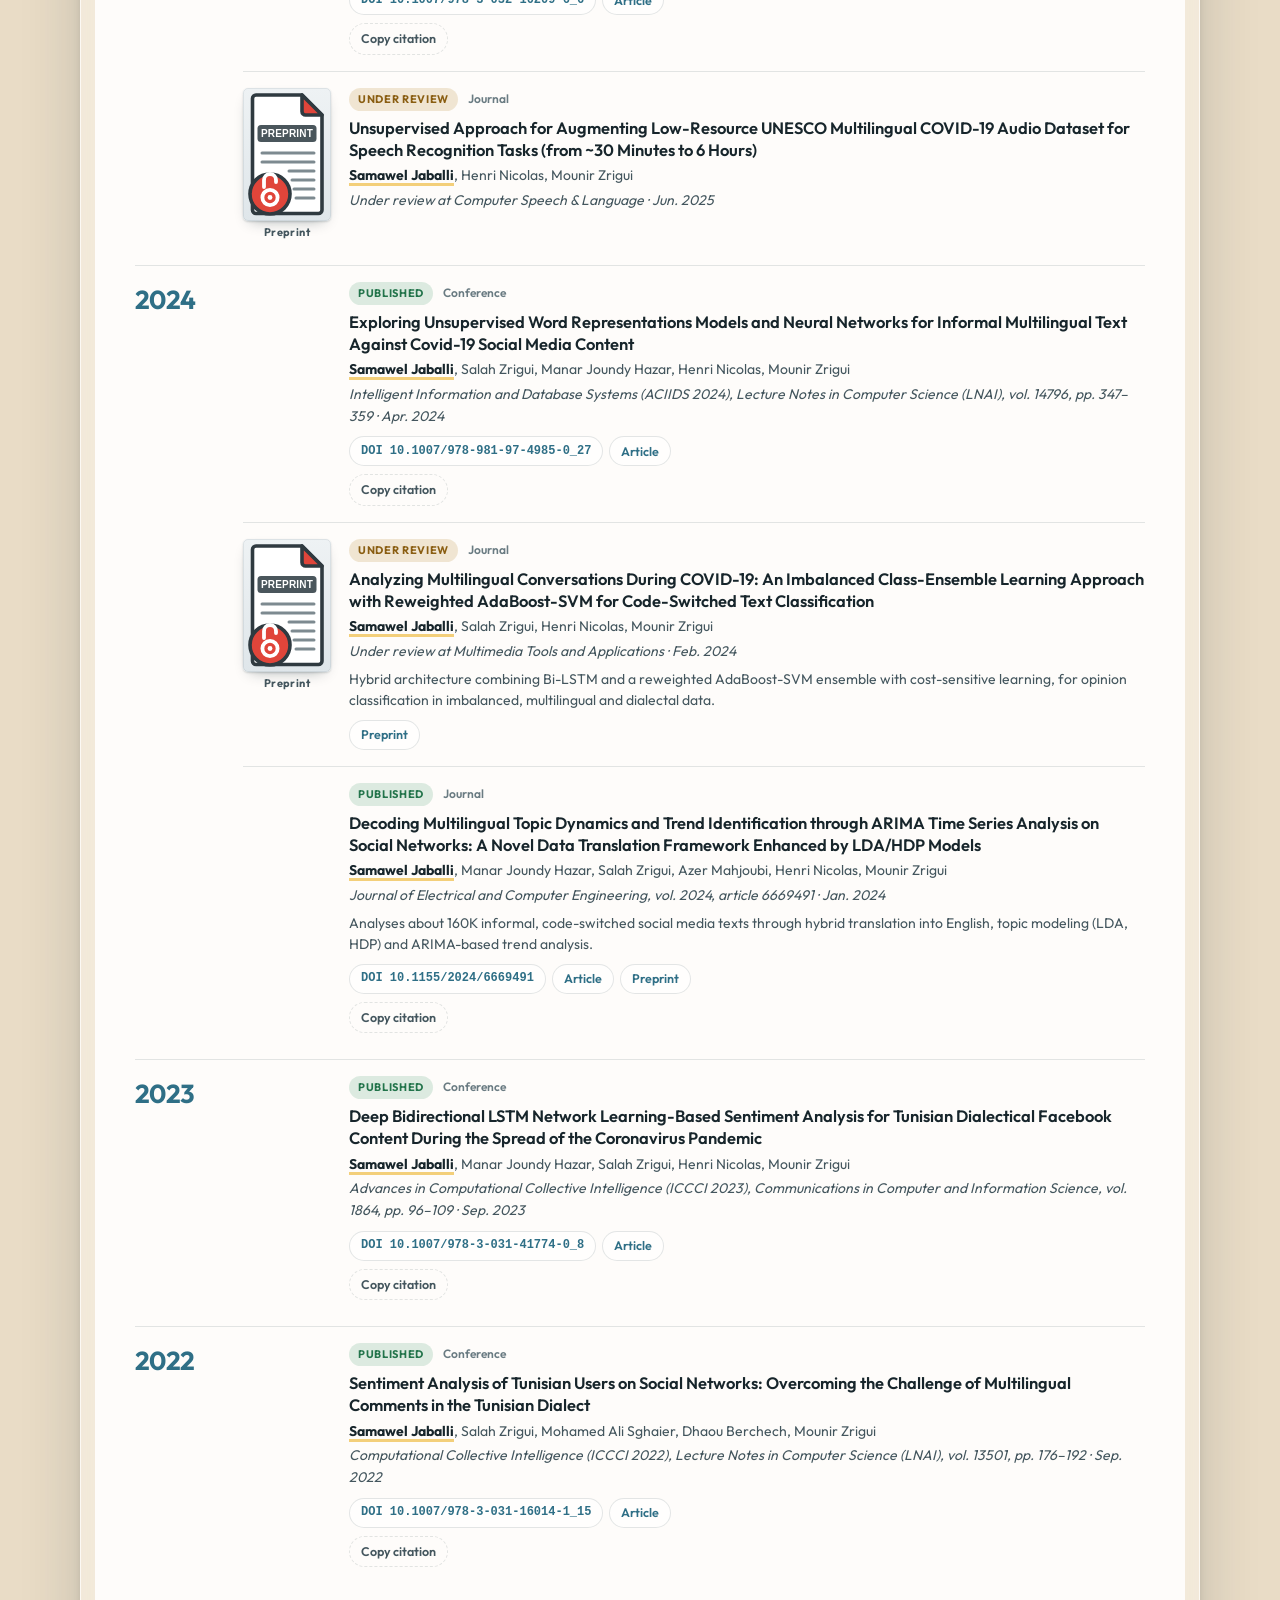
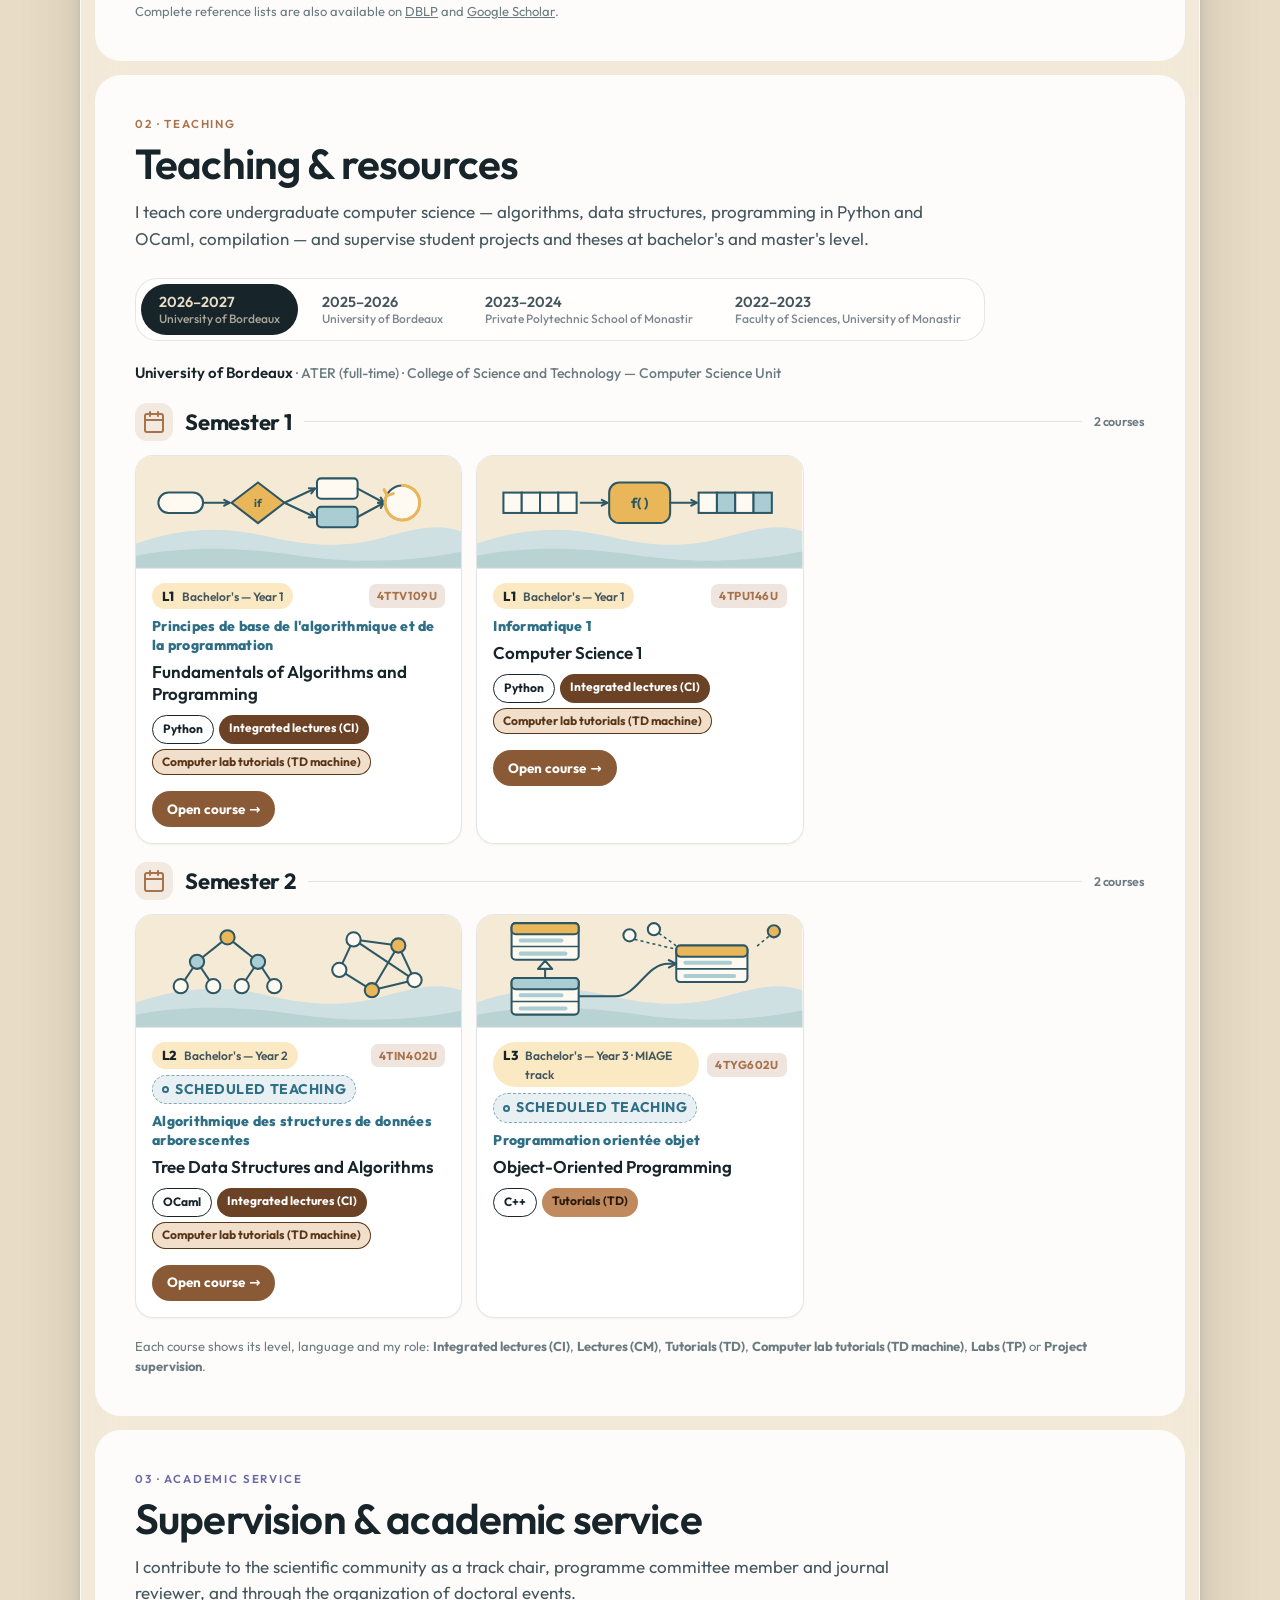
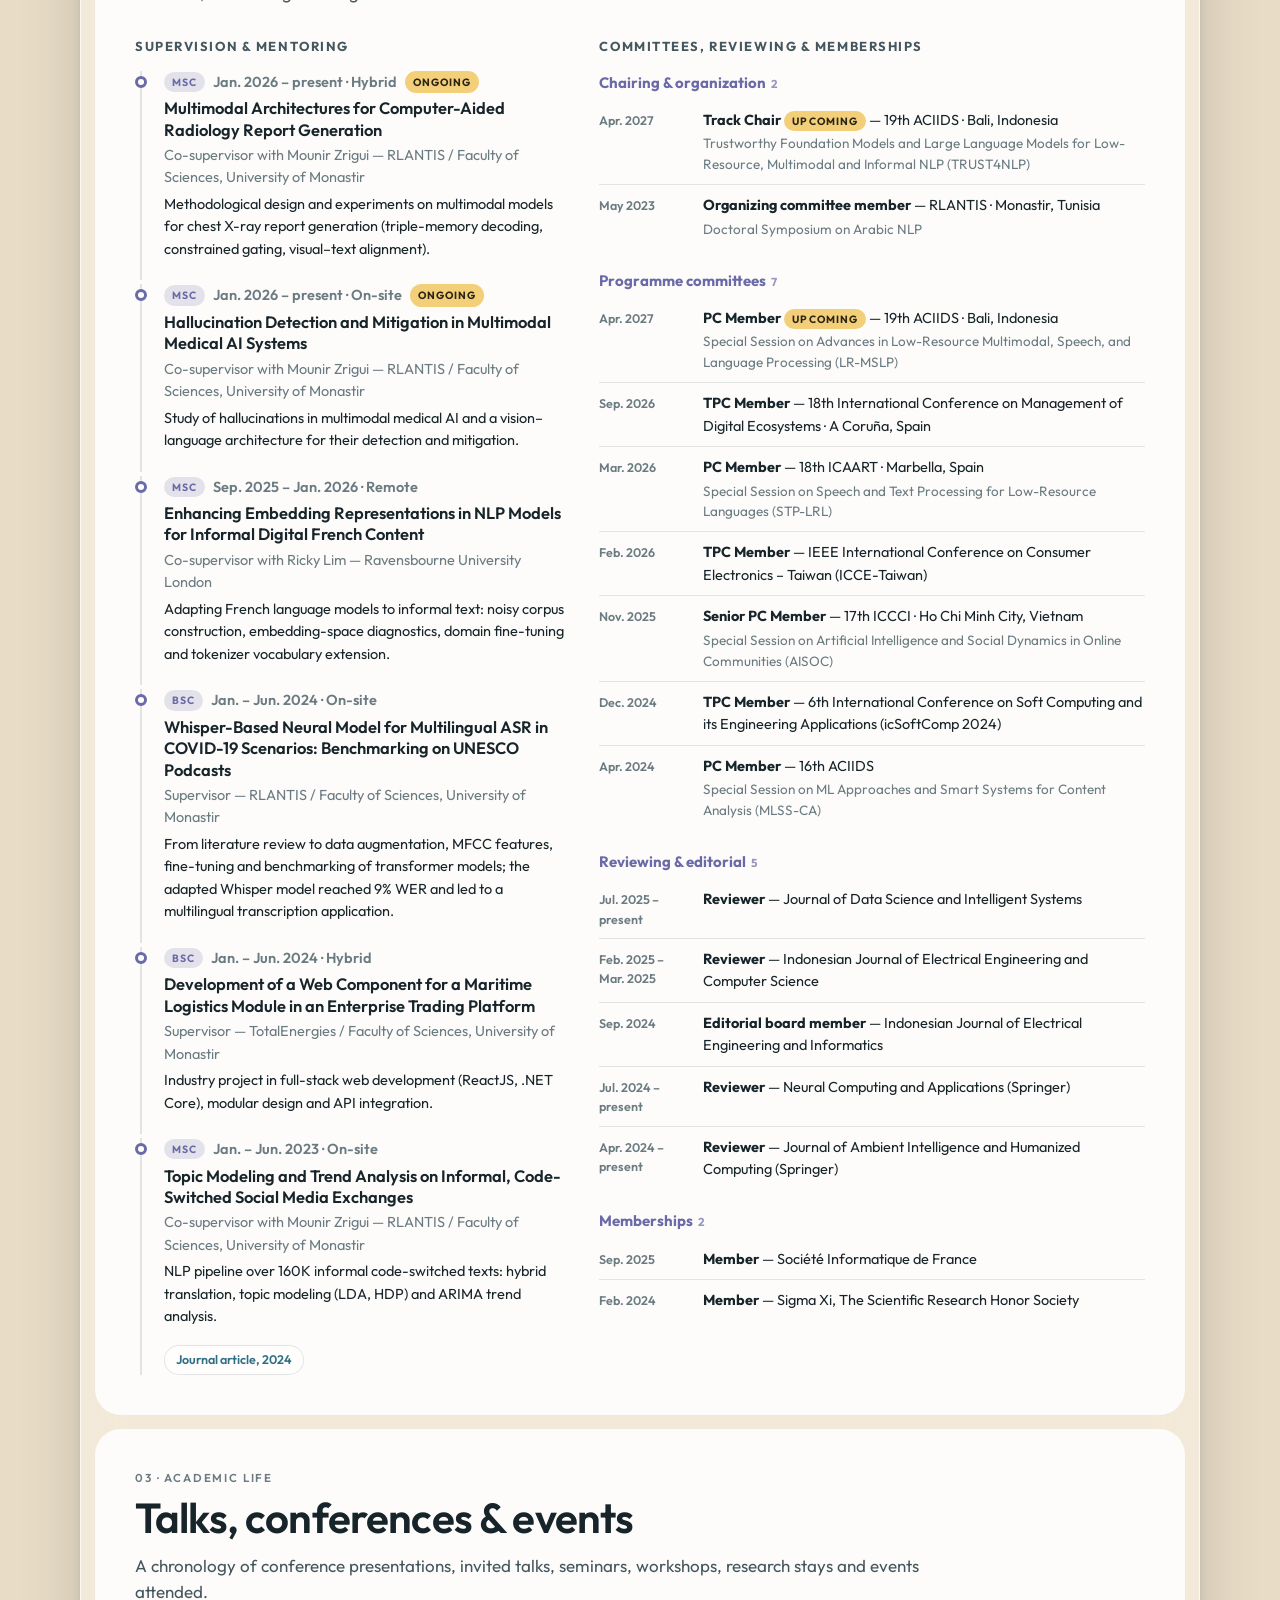
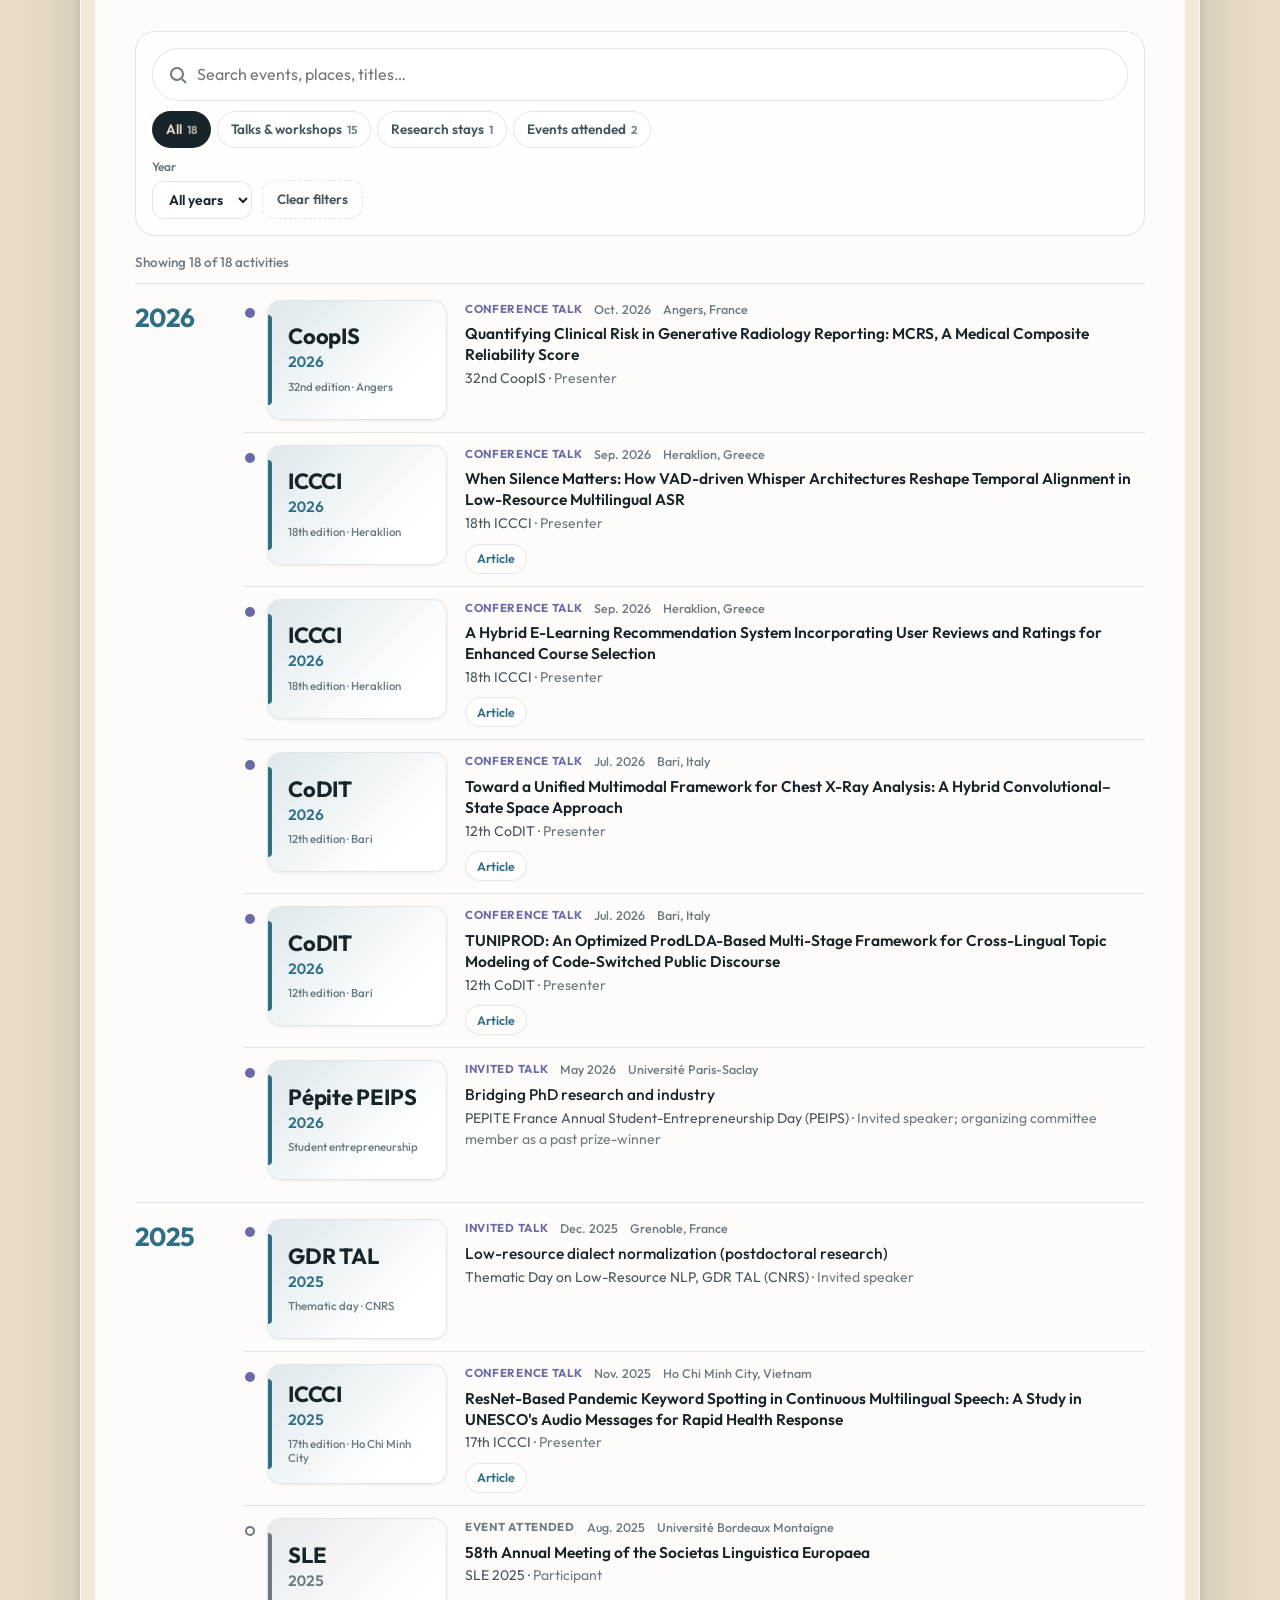
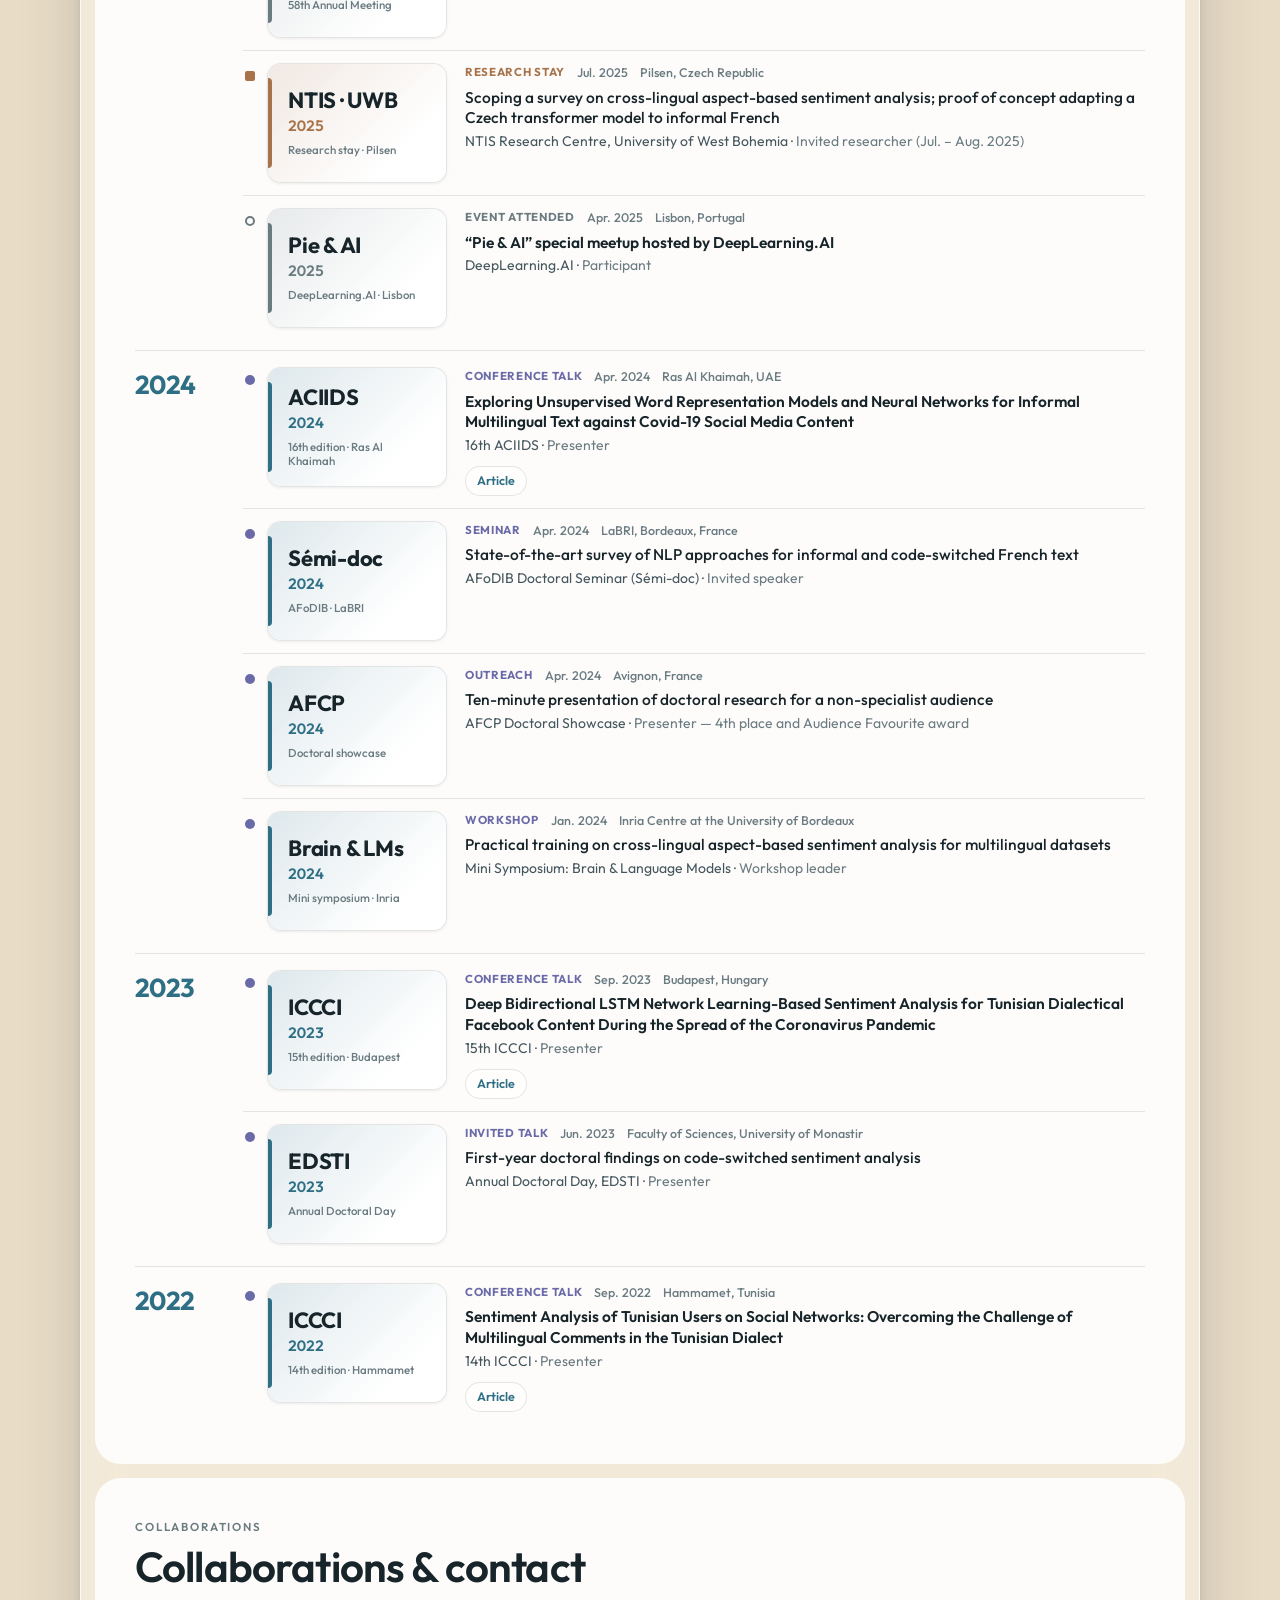
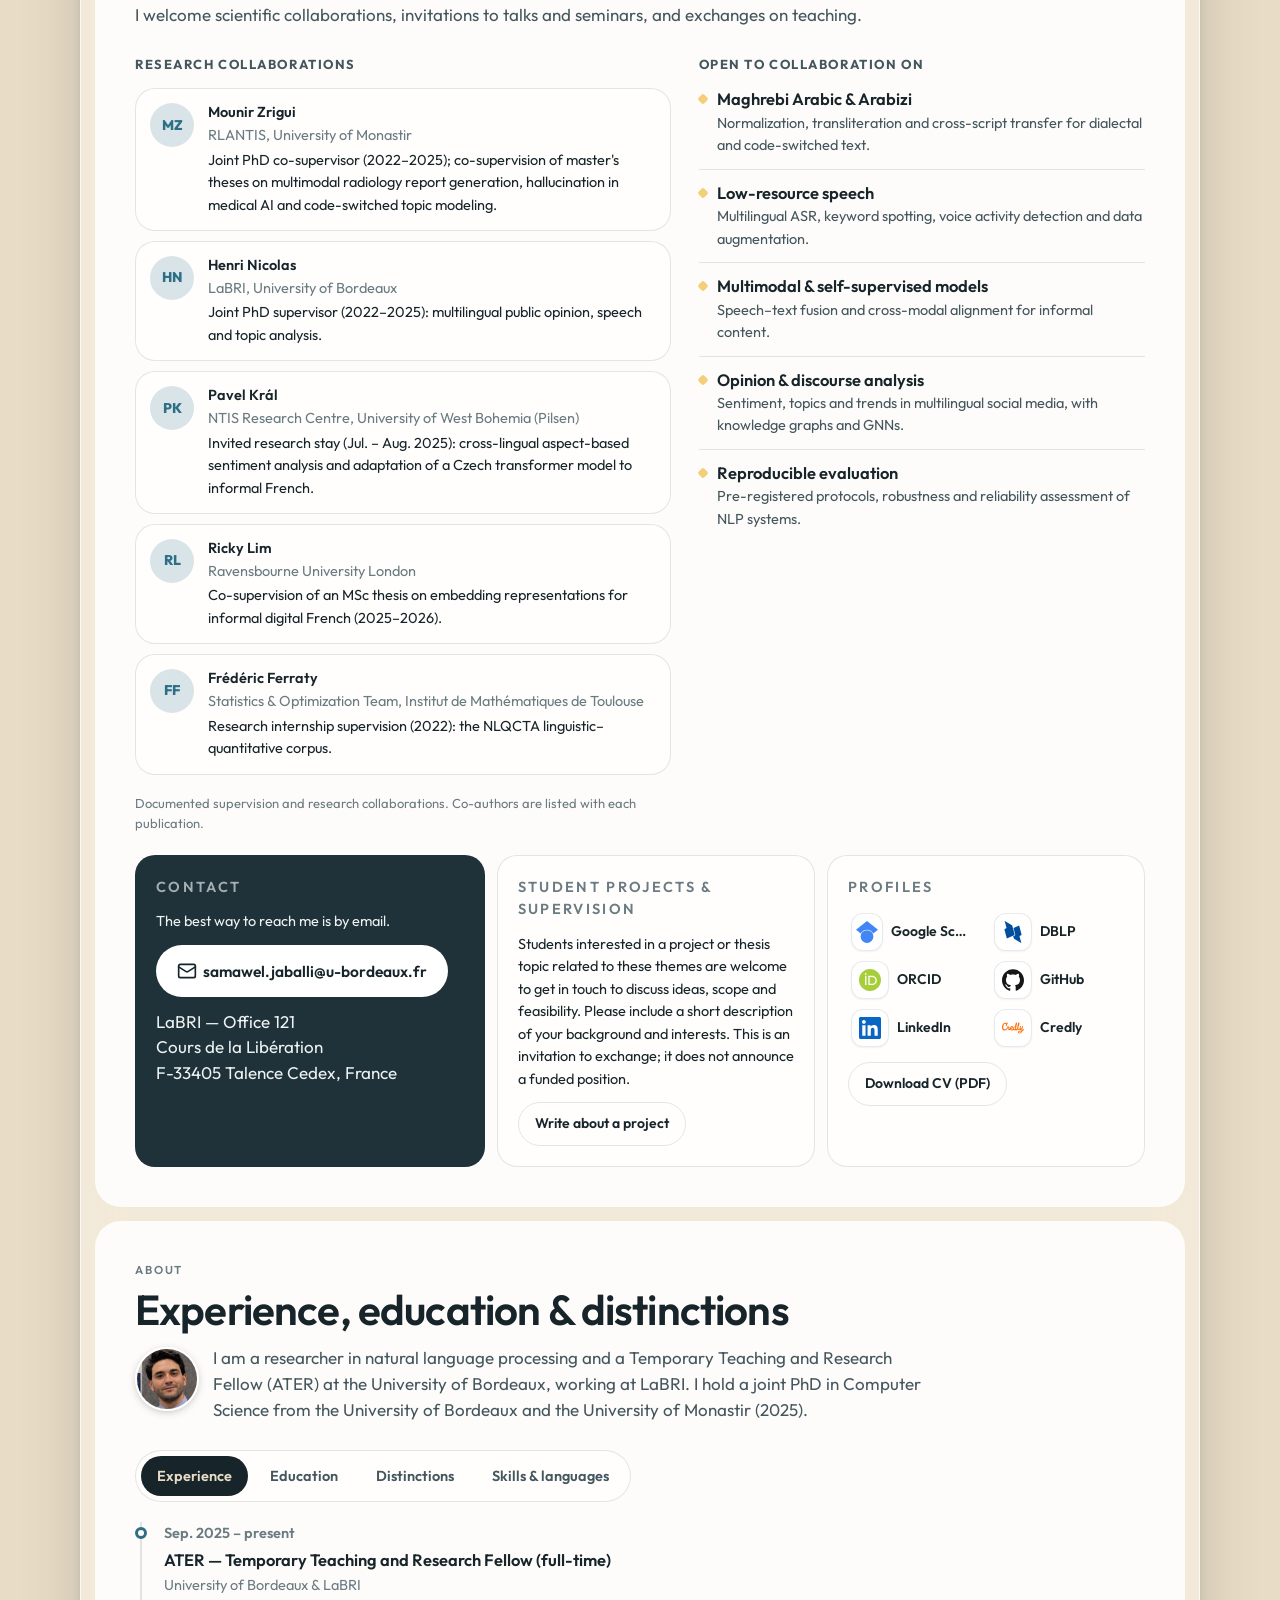
==== commit 447f8477: "Teaching: course pages with sessions, team, Moodle and discussion links" ====
--- a/index.html
+++ b/index.html
@@ -12,8 +12,8 @@
   <meta name="theme-color" content="#3f6470">
   <link rel="icon" href="assets/img/favicon.svg" type="image/svg+xml">
   <link rel="preload" href="assets/fonts/outfit-latin-wght-normal.woff2" as="font" type="font/woff2" crossorigin>
-  <link rel="stylesheet" href="assets/css/style.css?v=20261121b">
-  <link rel="stylesheet" href="assets/css/course.css?v=20261121b">
+  <link rel="stylesheet" href="assets/css/style.css?v=20261121e">
+  <link rel="stylesheet" href="assets/css/course.css?v=20261121e">
   <script>
     /* Apply saved / system theme before paint */
     (function () {
@@ -95,9 +95,9 @@
 
   <div class="scrubber" aria-hidden="true"><span class="scrubber-fill" id="scrubberFill"></span></div>
 
-  <script src="assets/js/icons.js?v=20261121b"></script>
-  <script src="assets/js/illustrations.js?v=20261121b"></script>
-  <script src="assets/js/content.js?v=20261121b"></script>
-  <script src="assets/js/app.js?v=20261121b"></script>
+  <script src="assets/js/icons.js?v=20261121e"></script>
+  <script src="assets/js/illustrations.js?v=20261121e"></script>
+  <script src="assets/js/content.js?v=20261121e"></script>
+  <script src="assets/js/app.js?v=20261121e"></script>
 </body>
 </html>
--- a/assets/css/course.css
+++ b/assets/css/course.css
@@ -164,3 +164,58 @@
   .cp-btn, .course-open, .cp-fab-lbl { transition: none; }
 }
 @media print { .cp-fab, .cp-pager, .cp-filters, .cp-expand { display: none !important; } }
+
+/* ---------- série 2 : dégradé Teaching par type de séance (du plus foncé au plus clair) ----------
+   Ratios de contraste texte/fond (AA ≥ 4,5) — jour : CI/CM 8,63 · TD 5,60 · TD machine/TP 8,18 · Project 8,73
+                                               nuit : CI/CM 10,10 · TD 5,30 · TD machine/TP 9,13 · Project 5,74 */
+:root {
+  --sess-ci: #6b4226;   --sess-ci-ink: #ffffff;
+  --sess-td: #c08a5e;   --sess-td-ink: #2b1a0d;
+  --sess-tdm: #f1dfcb;  --sess-tdm-ink: #5a3618;
+  --sess-proj: #dcb48e; --sess-proj-ink: #2b1a0d; --sess-proj-line: #8a5a36;
+}
+:root[data-theme="night"] {
+  --sess-ci: #e8b48a;   --sess-ci-ink: #1a1008;
+  --sess-td: #b07a52;   --sess-td-ink: #140c06;
+  --sess-tdm: #4a3524;  --sess-tdm-ink: #f6e2cc;
+  --sess-proj: #7a5236; --sess-proj-ink: #fbe9d6; --sess-proj-line: #e0a77a;
+}
+.cp-type { border: 1.5px solid transparent; }
+.cp-type.t-ci, .cp-type.t-cm { background: var(--sess-ci); color: var(--sess-ci-ink); border-color: var(--sess-ci); }
+.cp-type.t-td { background: var(--sess-td); color: var(--sess-td-ink); border-color: var(--sess-td); }
+.cp-type.t-tdm, .cp-type.t-tp { background: var(--sess-tdm); color: var(--sess-tdm-ink); border-color: var(--sess-tdm-ink); }
+.cp-type.t-project { background: var(--sess-proj); color: var(--sess-proj-ink); border-color: var(--sess-proj-line); }
+.cp-num.n-ci, .cp-num.n-cm { background: var(--sess-ci); color: var(--sess-ci-ink); border-color: var(--sess-ci); }
+.cp-num.n-td { background: var(--sess-td); color: var(--sess-td-ink); border-color: var(--sess-td); }
+.cp-num.n-tdm, .cp-num.n-tp { background: var(--sess-tdm); color: var(--sess-tdm-ink); border-color: var(--sess-tdm-ink); }
+.cp-num.n-project { background: var(--sess-proj); color: var(--sess-proj-ink); border-color: var(--sess-proj-line); }
+.cp-filters .ft-ci, .cp-filters .ft-cm { background: var(--sess-ci); color: var(--sess-ci-ink); border-color: var(--sess-ci); }
+.cp-filters .ft-td { background: var(--sess-td); color: var(--sess-td-ink); border-color: var(--sess-td); }
+.cp-filters .ft-tdm, .cp-filters .ft-tp { background: var(--sess-tdm); color: var(--sess-tdm-ink); border-color: var(--sess-tdm-ink); }
+.cp-filters .ft-project { background: var(--sess-proj); color: var(--sess-proj-ink); border: 1.5px solid var(--sess-proj-line); }
+.cp-filters .fchip[aria-pressed="true"]:not([data-ftype="all"]) { box-shadow: 0 0 0 2px var(--surface), 0 0 0 4px var(--ink); }
+/* puces de rôle des cartes (accueil) */
+:root .fchips .f.r-ci, :root .fchips .f.r-cm { background: var(--sess-ci); color: var(--sess-ci-ink); }
+:root .fchips .f.r-td { background: var(--sess-td); color: var(--sess-td-ink); }
+:root .fchips .f.r-tdm, :root .fchips .f.r-tp { background: var(--sess-tdm); color: var(--sess-tdm-ink); box-shadow: inset 0 0 0 1px var(--sess-tdm-ink); }
+
+/* ---------- ressource mise en avant (outil interactif) ---------- */
+.cp-feature { display: flex; gap: 18px; align-items: flex-start; padding: clamp(18px, 2.6vw, 28px); background: color-mix(in srgb, var(--teaching) 10%, var(--surface)); border: 1.5px solid var(--teaching-ink); }
+.cp-feature-ico { flex-shrink: 0; width: 52px; height: 52px; border-radius: 16px; display: grid; place-items: center; background: var(--sess-ci); color: var(--sess-ci-ink); }
+.cp-feature-body { display: flex; flex-direction: column; gap: 8px; align-items: flex-start; }
+.cp-feature-t { font-size: clamp(19px, 2.2vw, 23px); font-weight: 600; line-height: 1.25; }
+.cp-badge { display: inline-block; font-size: 11.5px; font-weight: 800; letter-spacing: .06em; text-transform: uppercase; padding: 3px 10px; border-radius: 999px; background: var(--sess-tdm); color: var(--sess-tdm-ink); border: 1px solid var(--sess-tdm-ink); }
+.cp-credit { font-size: 13px; color: var(--muted); font-style: italic; }
+.cp-sessions + .cp-extras, .cp-extras .cp-credit { margin-top: 0; }
+.cp-extras .cp-credit { margin-top: 6px; }
+.cp-ex-intro { margin-top: 8px; }
+
+/* ---------- Team support kit (cartes) ---------- */
+.cp-kit { display: grid; grid-template-columns: repeat(2, minmax(0, 1fr)); gap: 12px; margin-top: 16px; }
+.cp-kit-card { display: flex; gap: 14px; padding: 16px; border-radius: 18px; background: var(--surface-2); border: 1px solid var(--line); border-top: 3px solid var(--sess-td); }
+.cp-kit-ico { flex-shrink: 0; width: 44px; height: 44px; border-radius: 14px; display: grid; place-items: center; background: var(--sess-tdm); color: var(--sess-tdm-ink); }
+.cp-kit-body { display: flex; flex-direction: column; gap: 6px; min-width: 0; }
+.cp-kit-head { display: flex; align-items: center; gap: 8px; flex-wrap: wrap; }
+.cp-kit-t { font-size: 16px; font-weight: 600; }
+.cp-kit-d { font-size: 14px; color: var(--ink-2); }
+@media (max-width: 760px) { .cp-kit { grid-template-columns: 1fr; } .cp-feature { flex-direction: column; } }
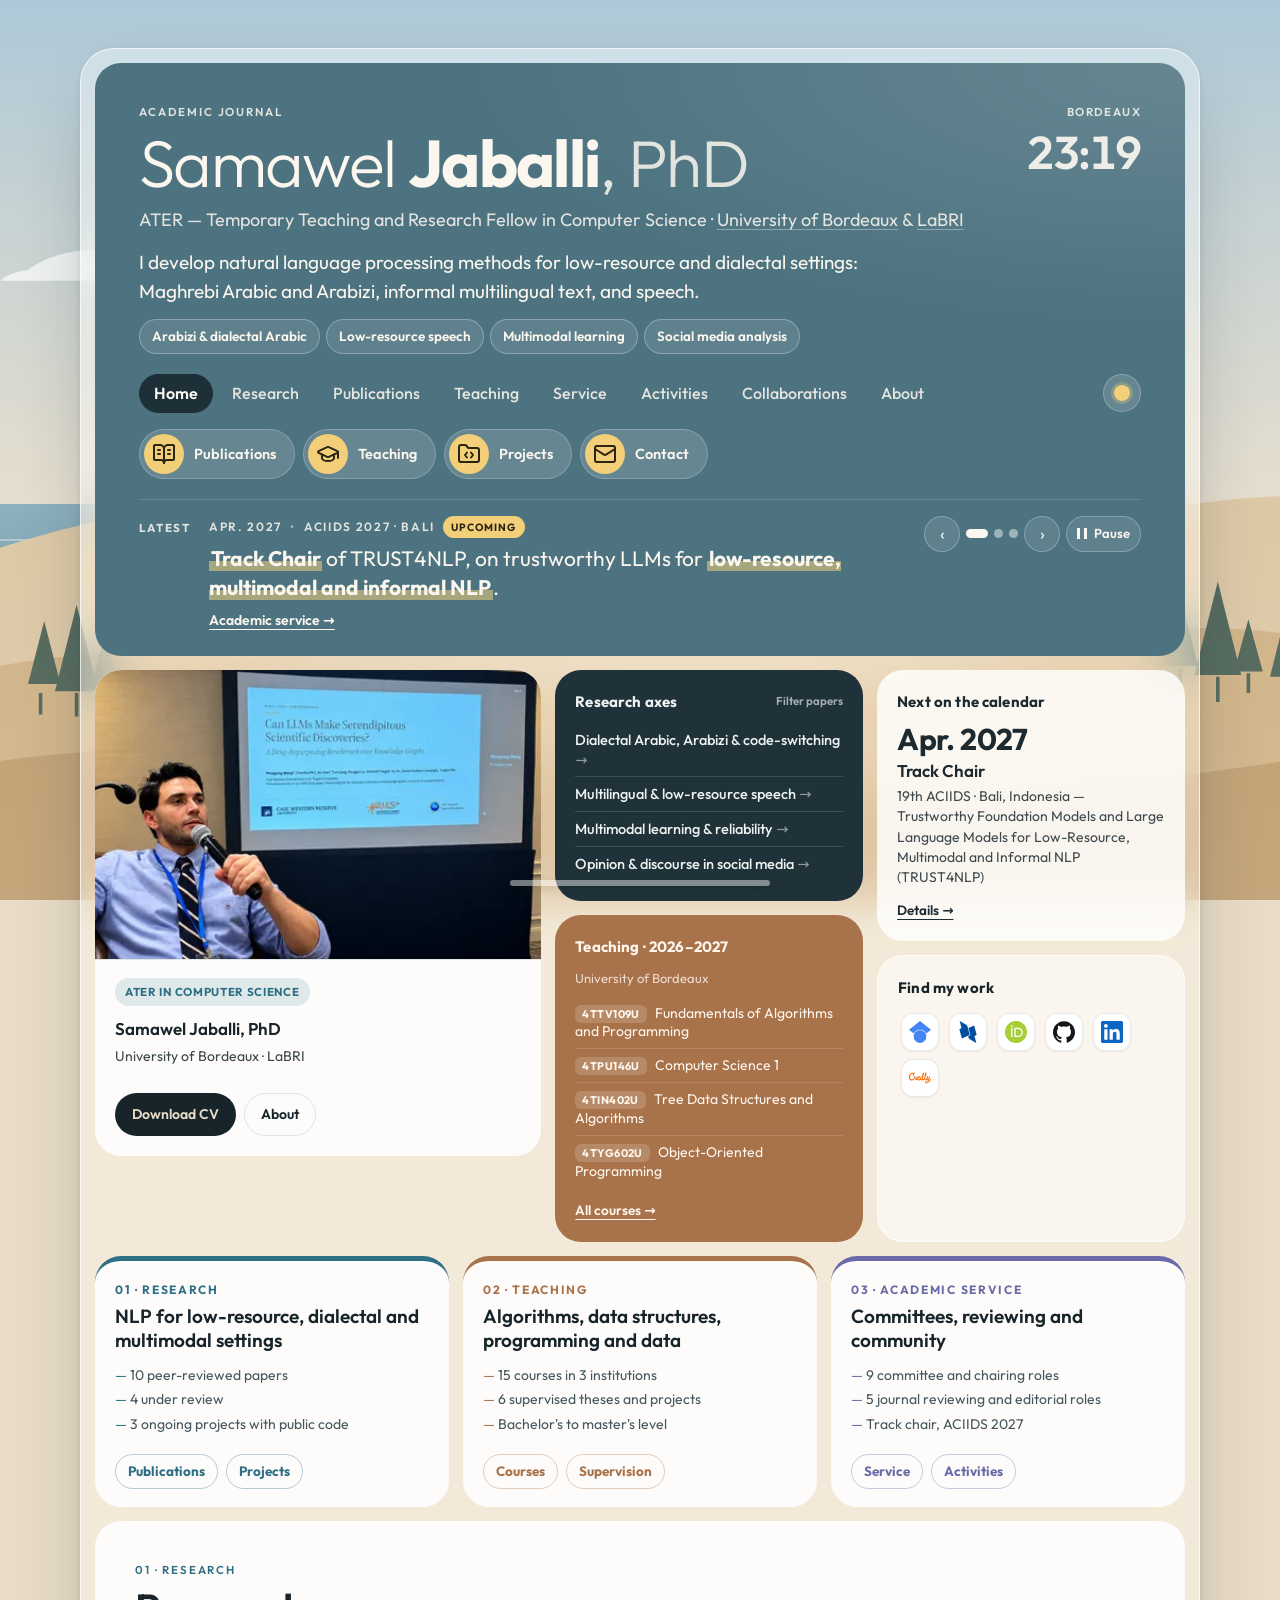
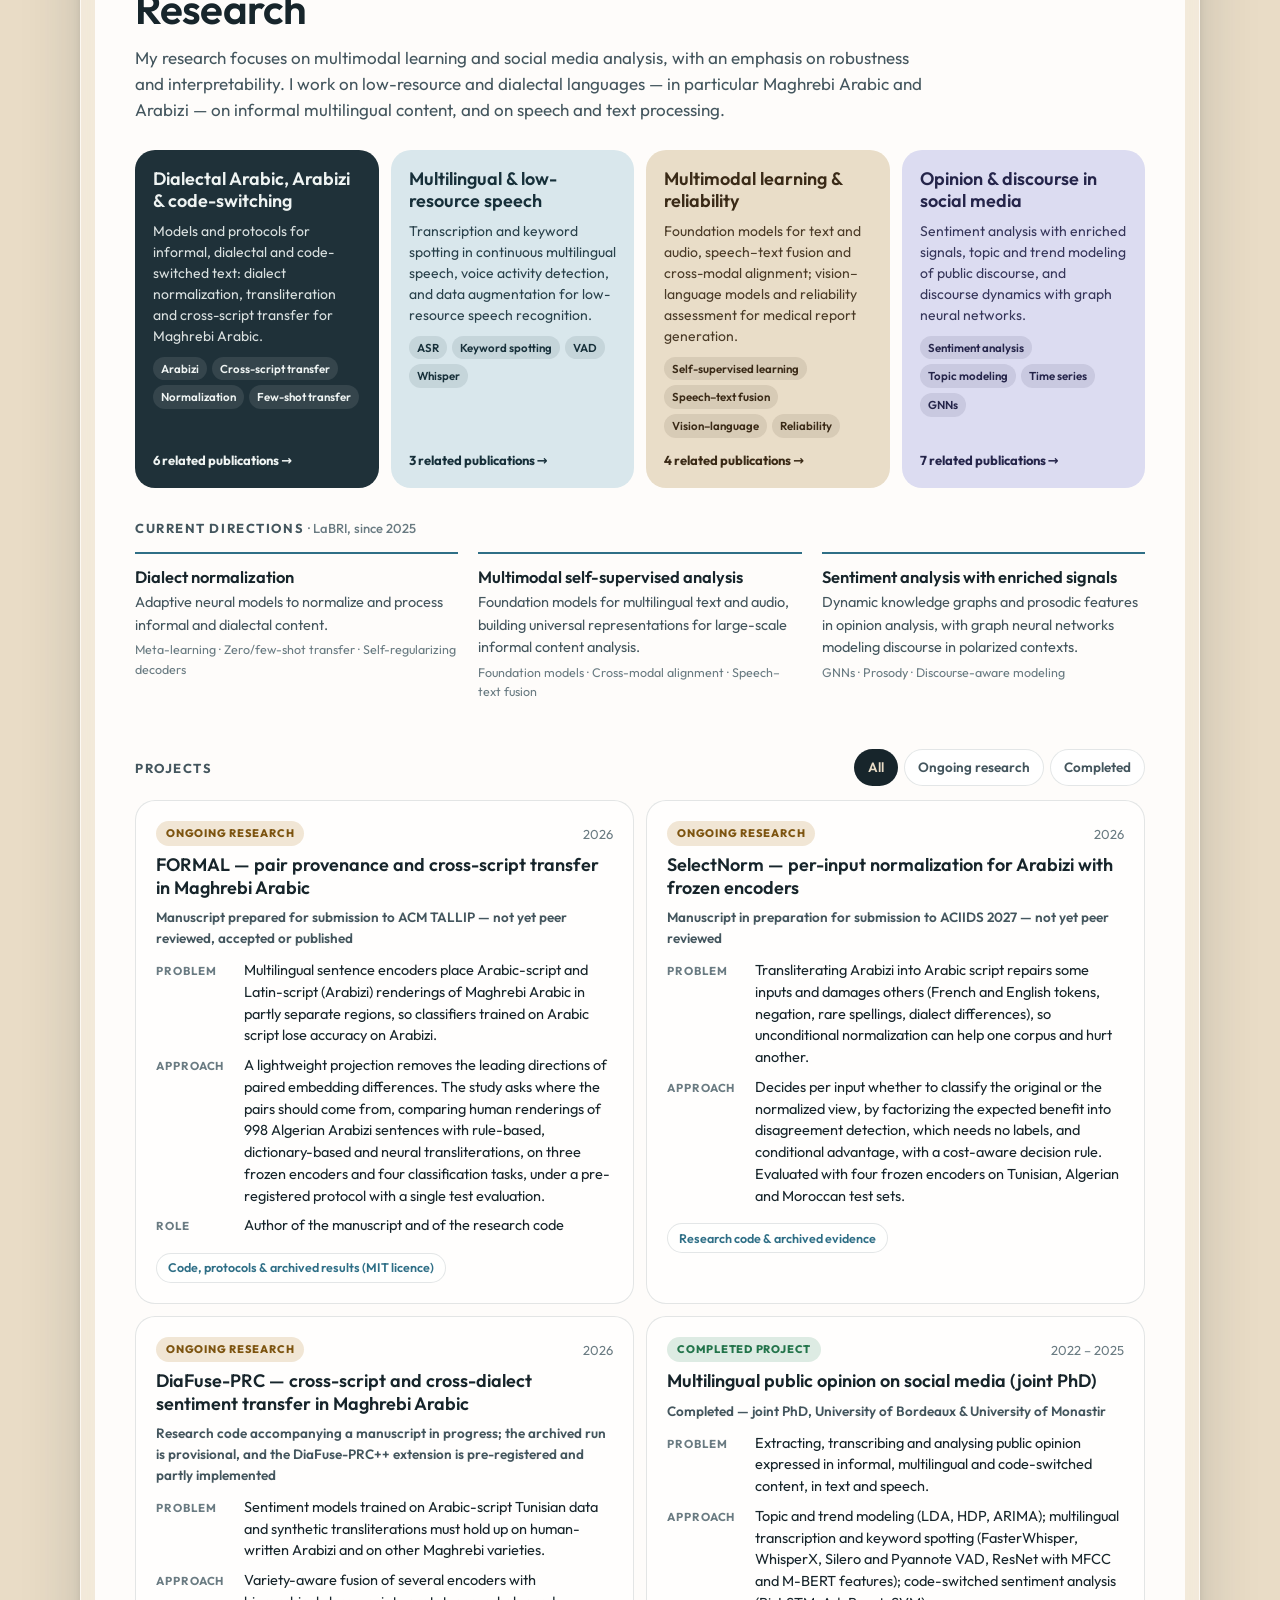
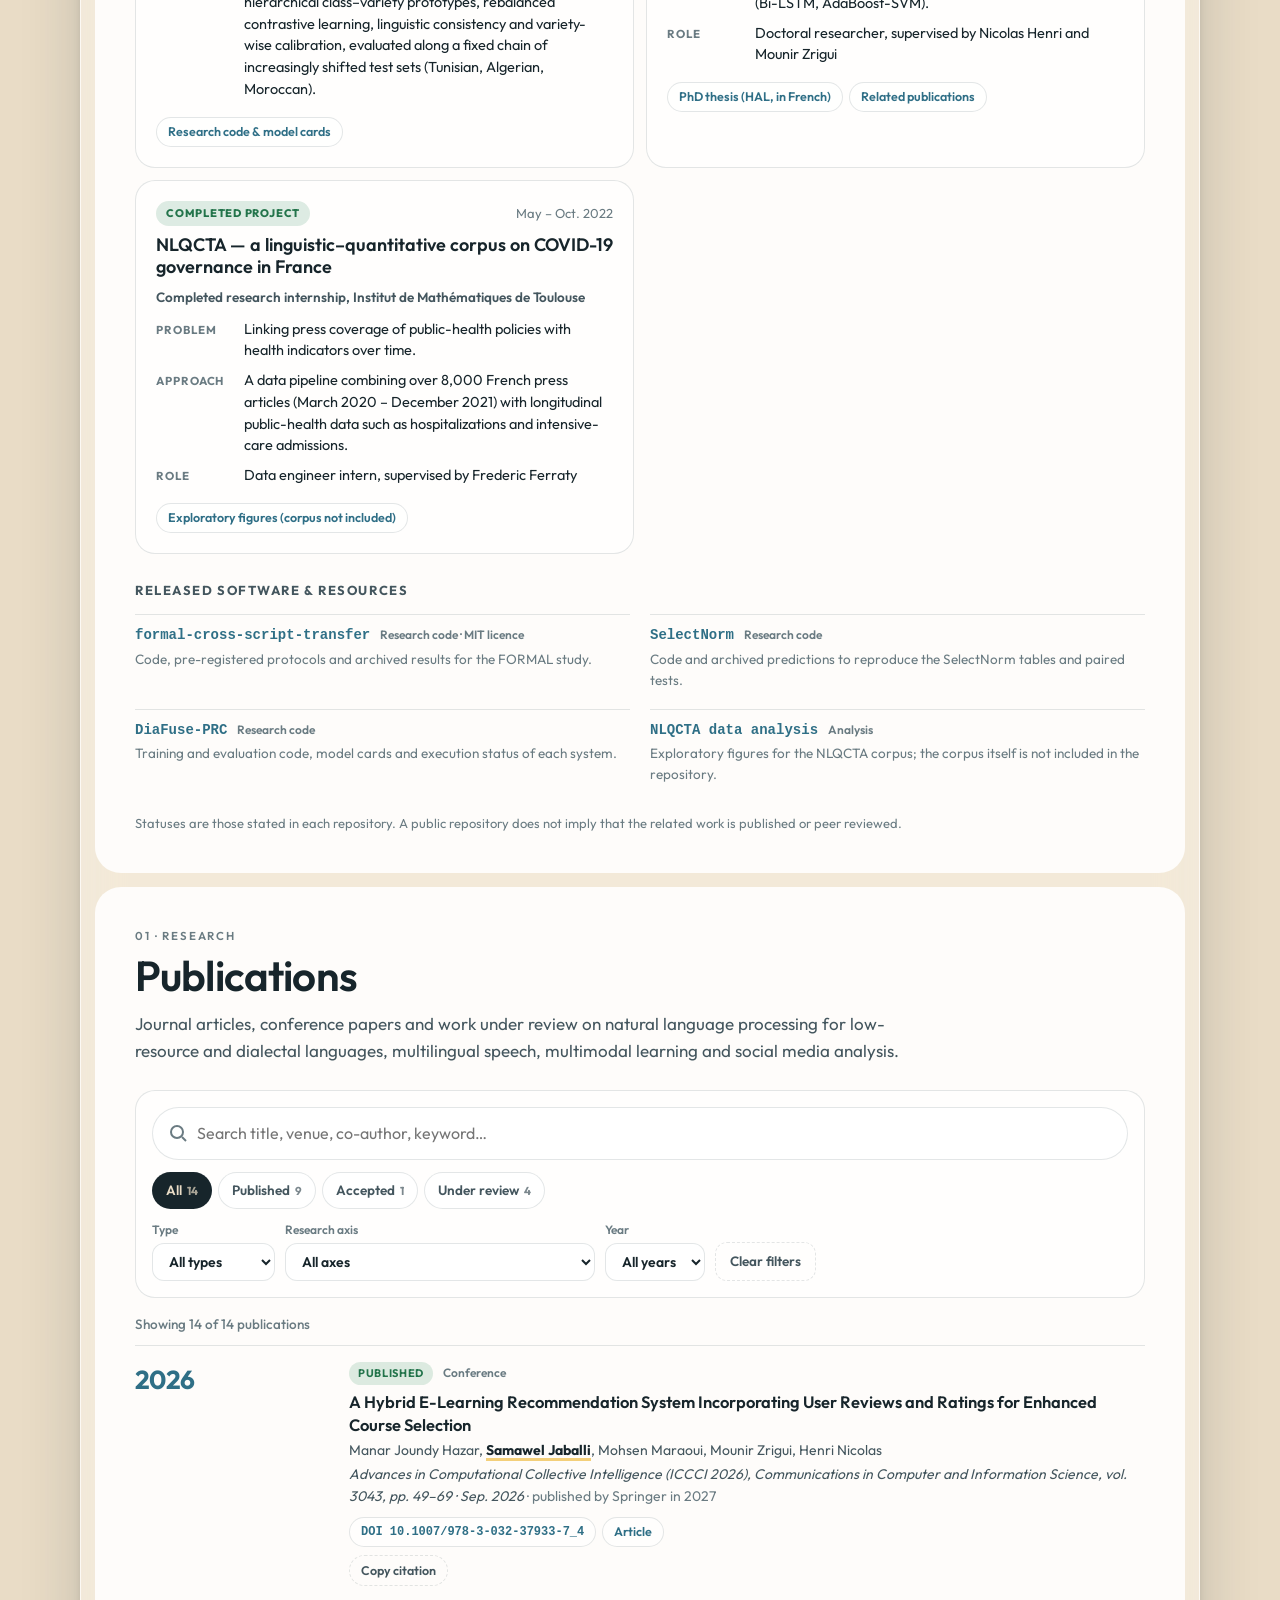
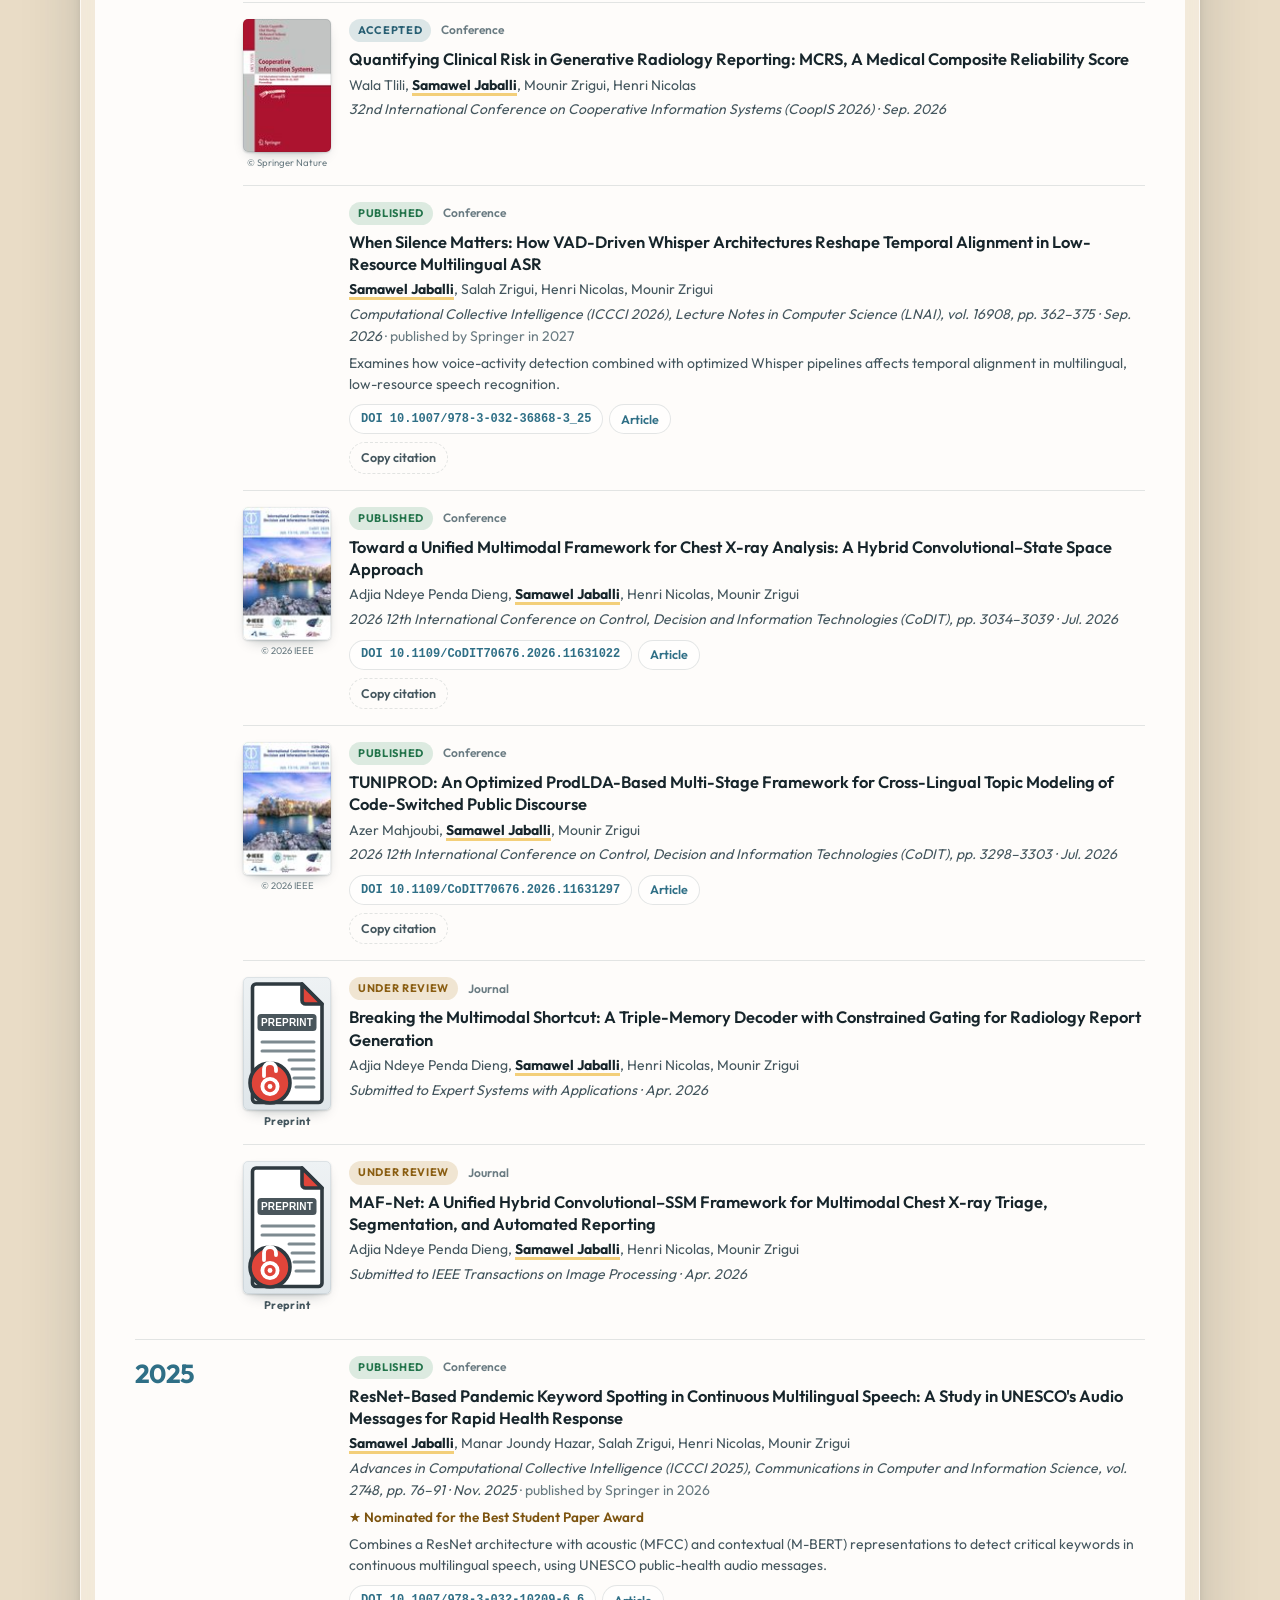
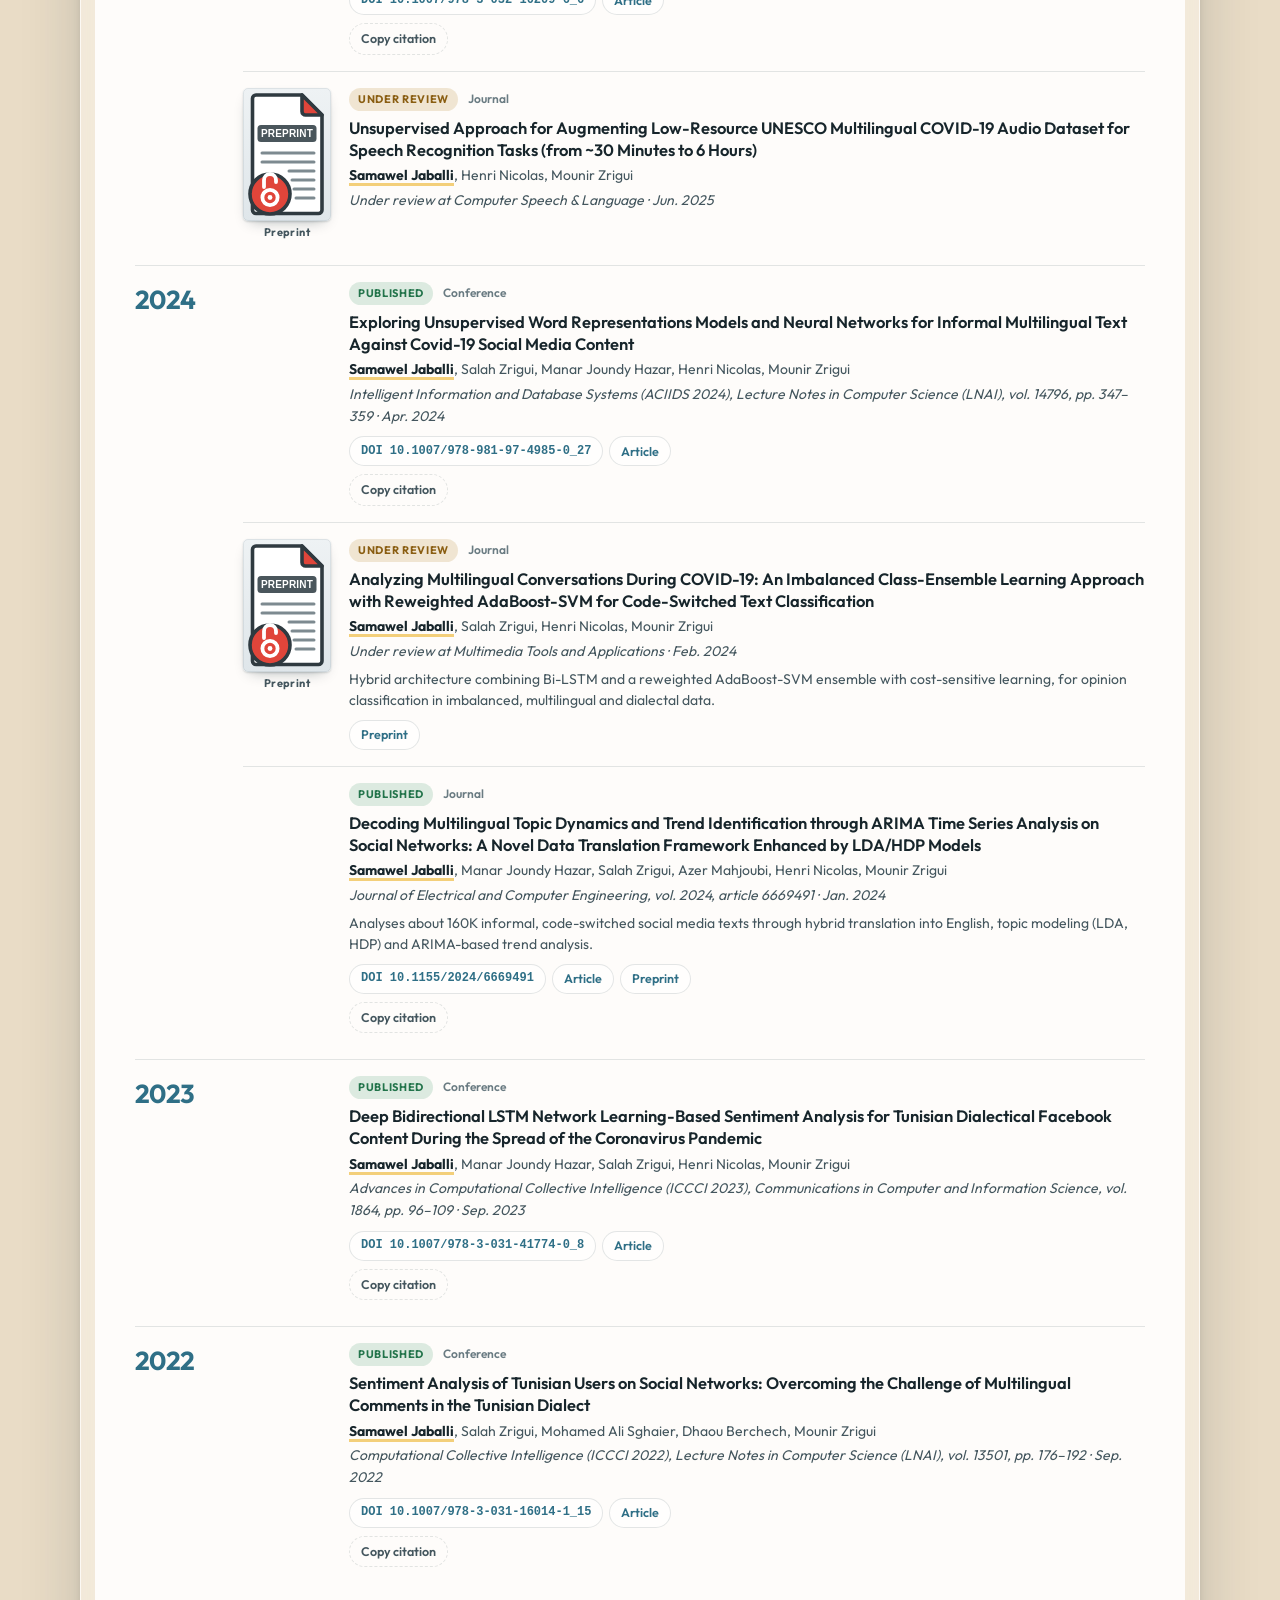
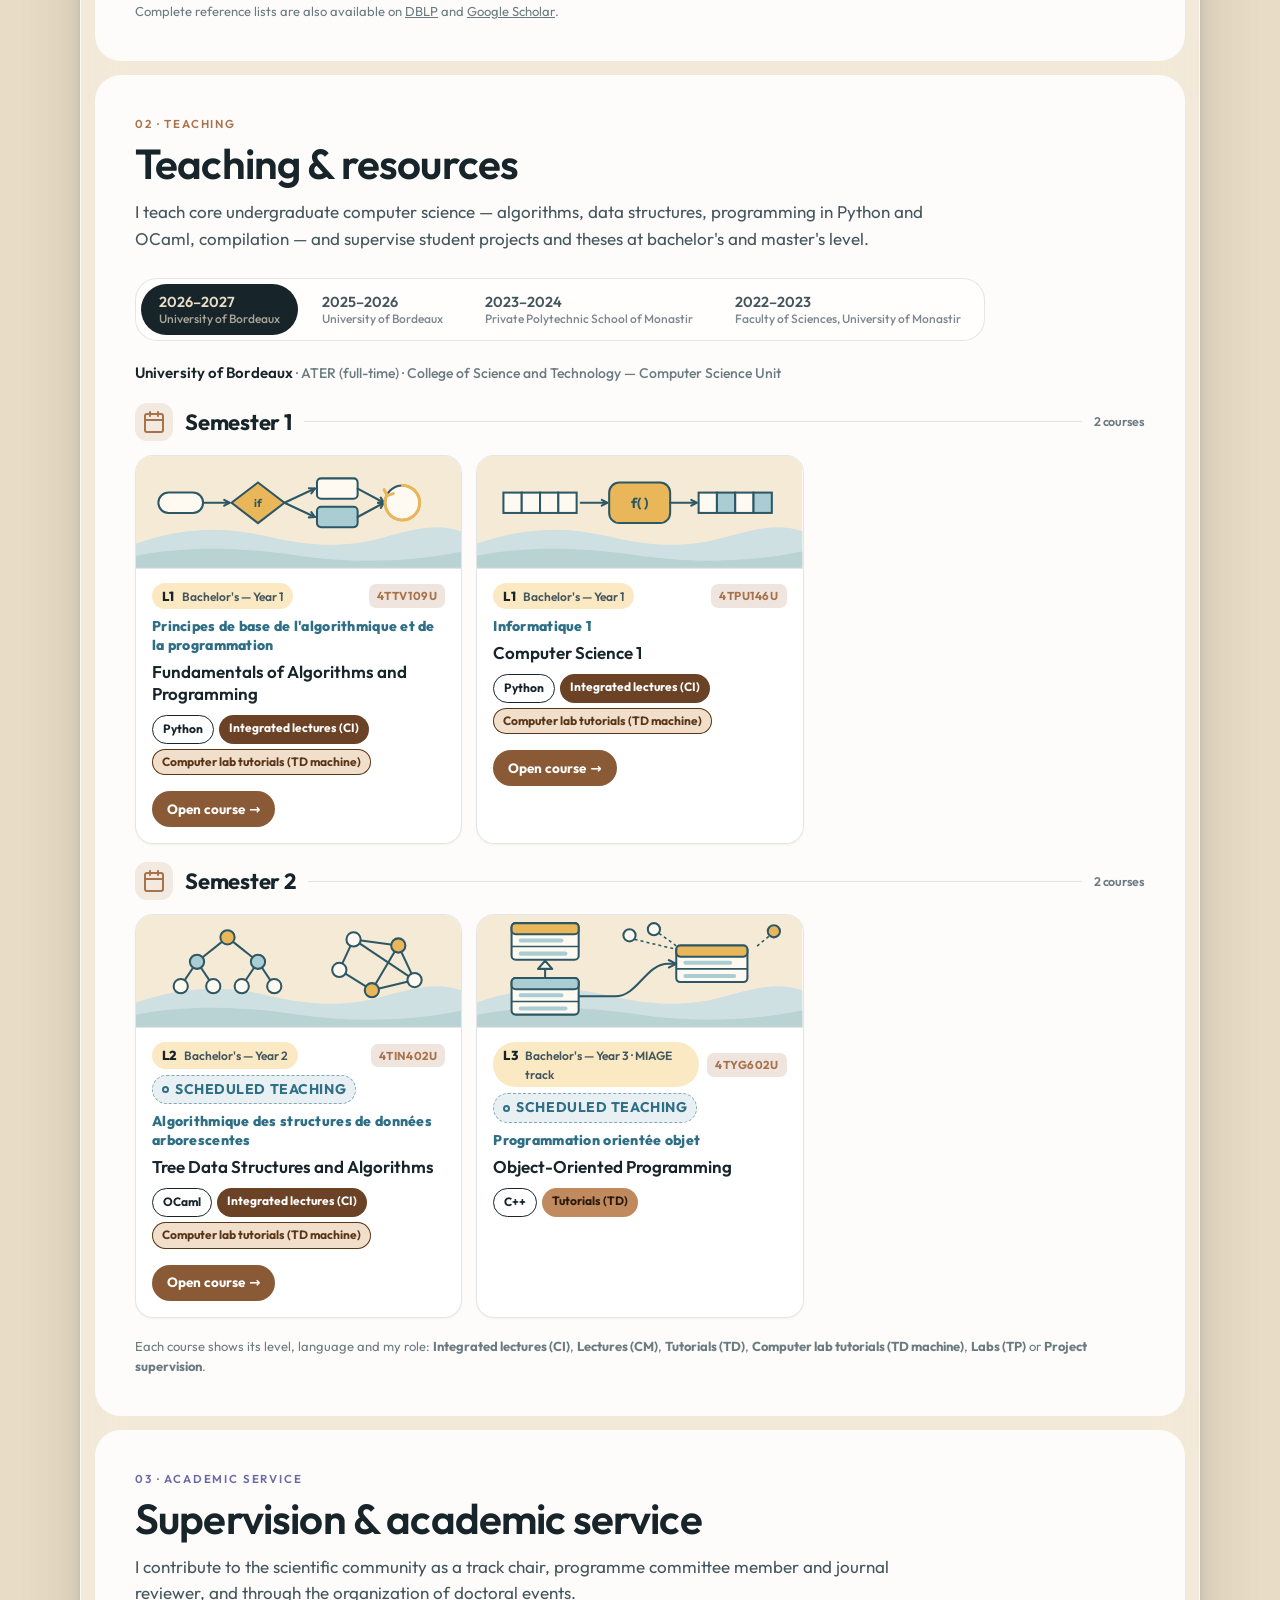
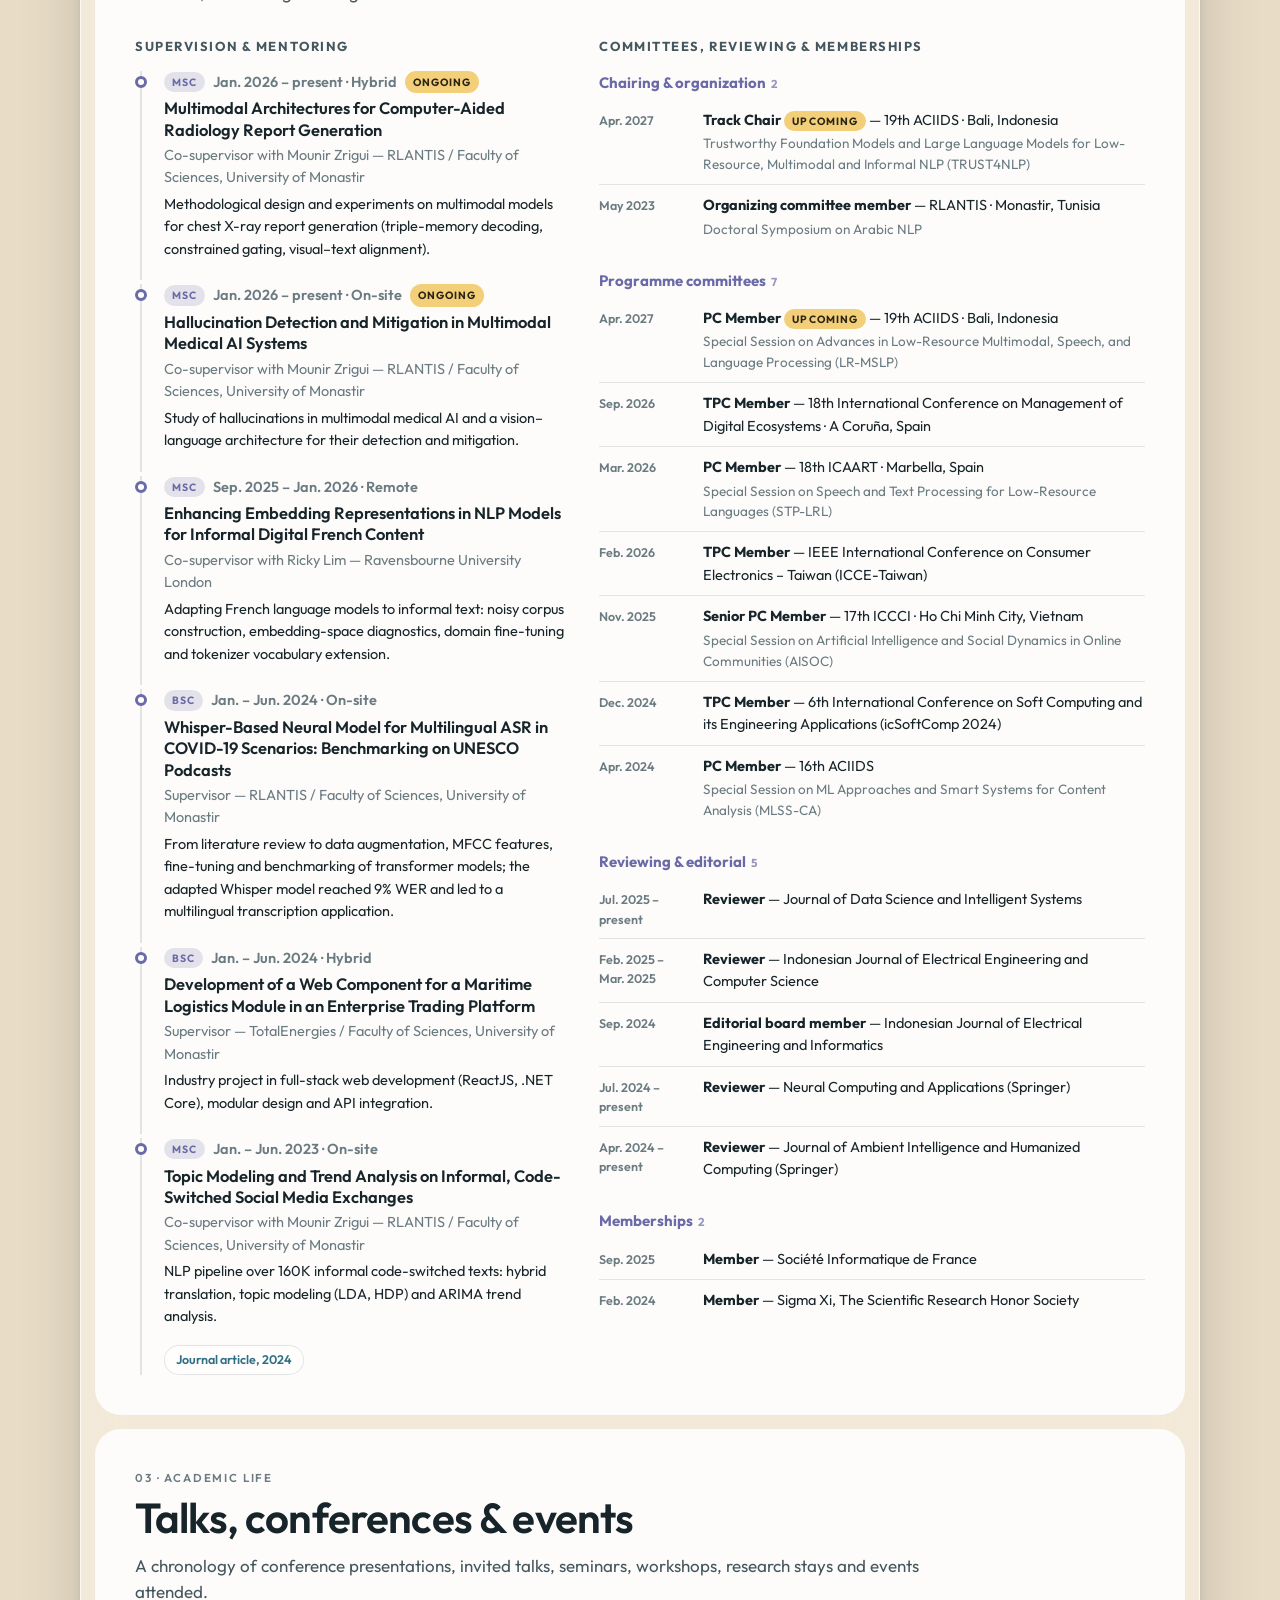
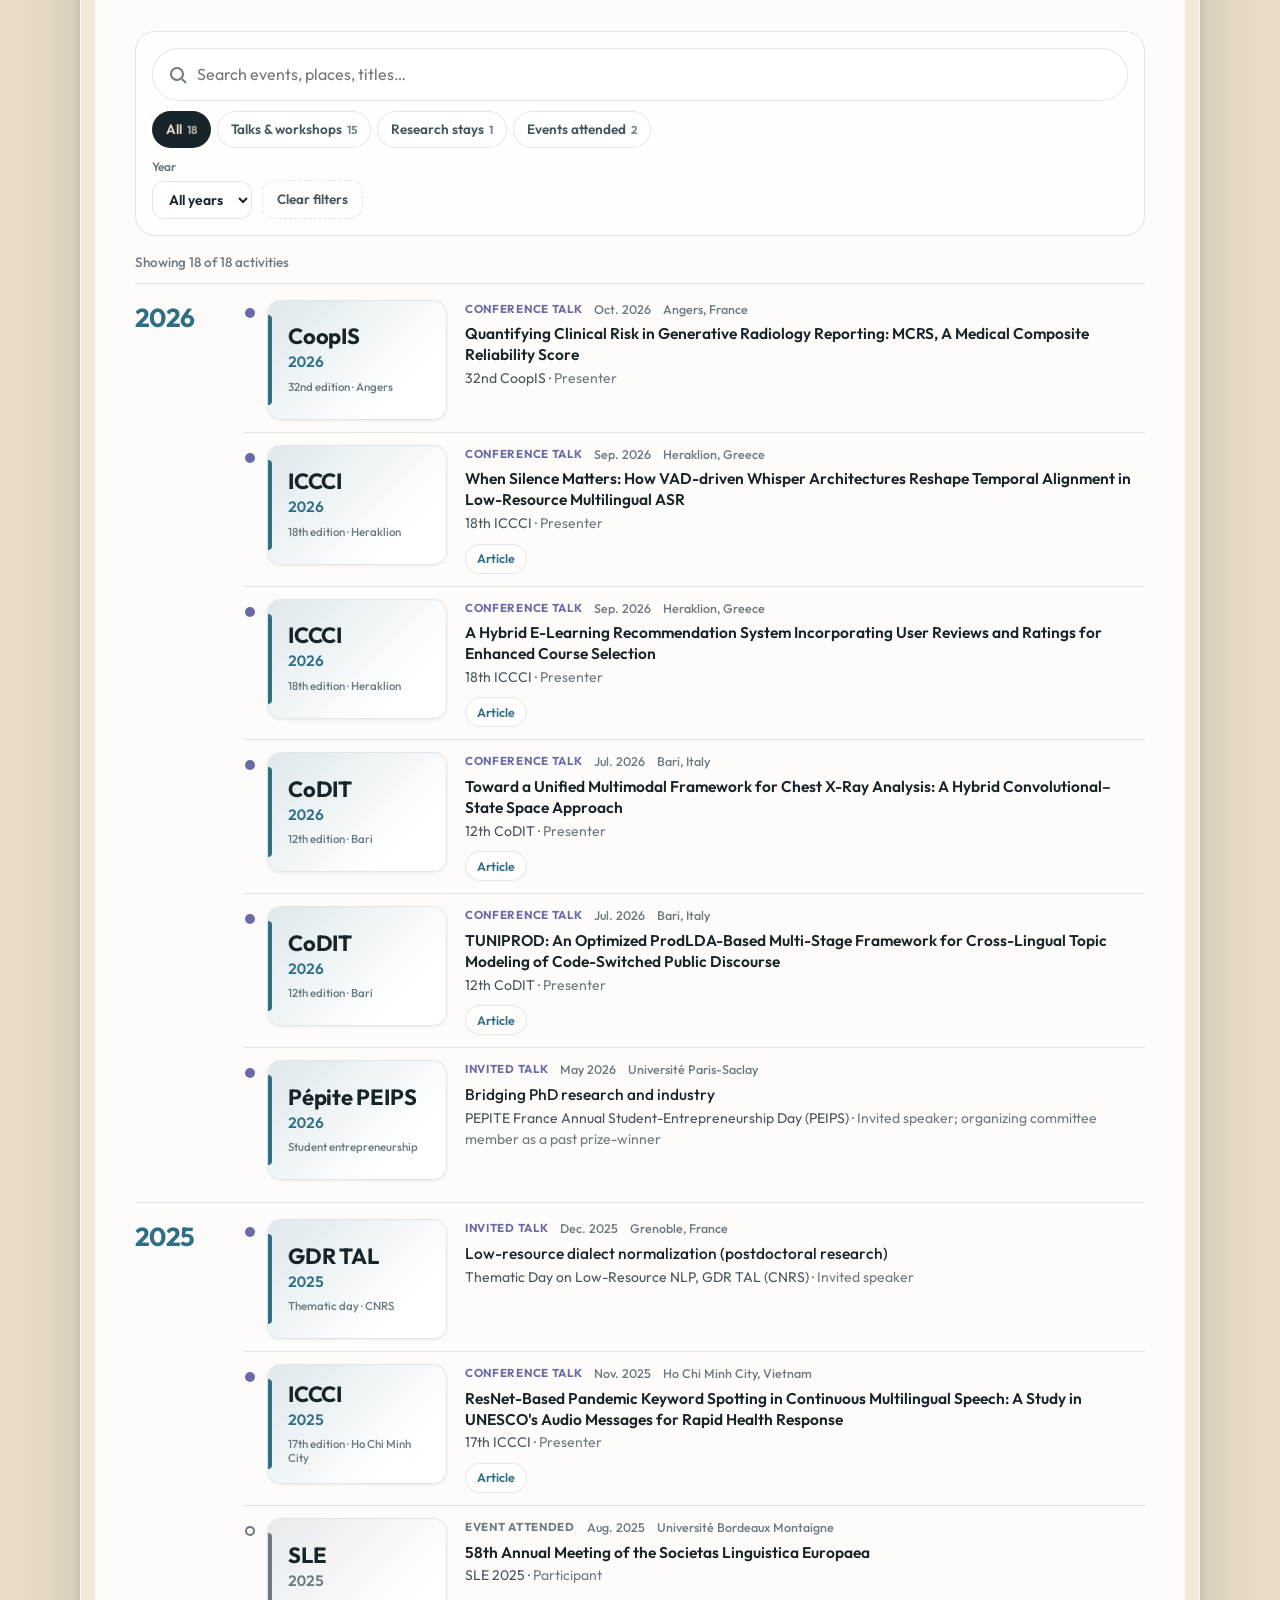
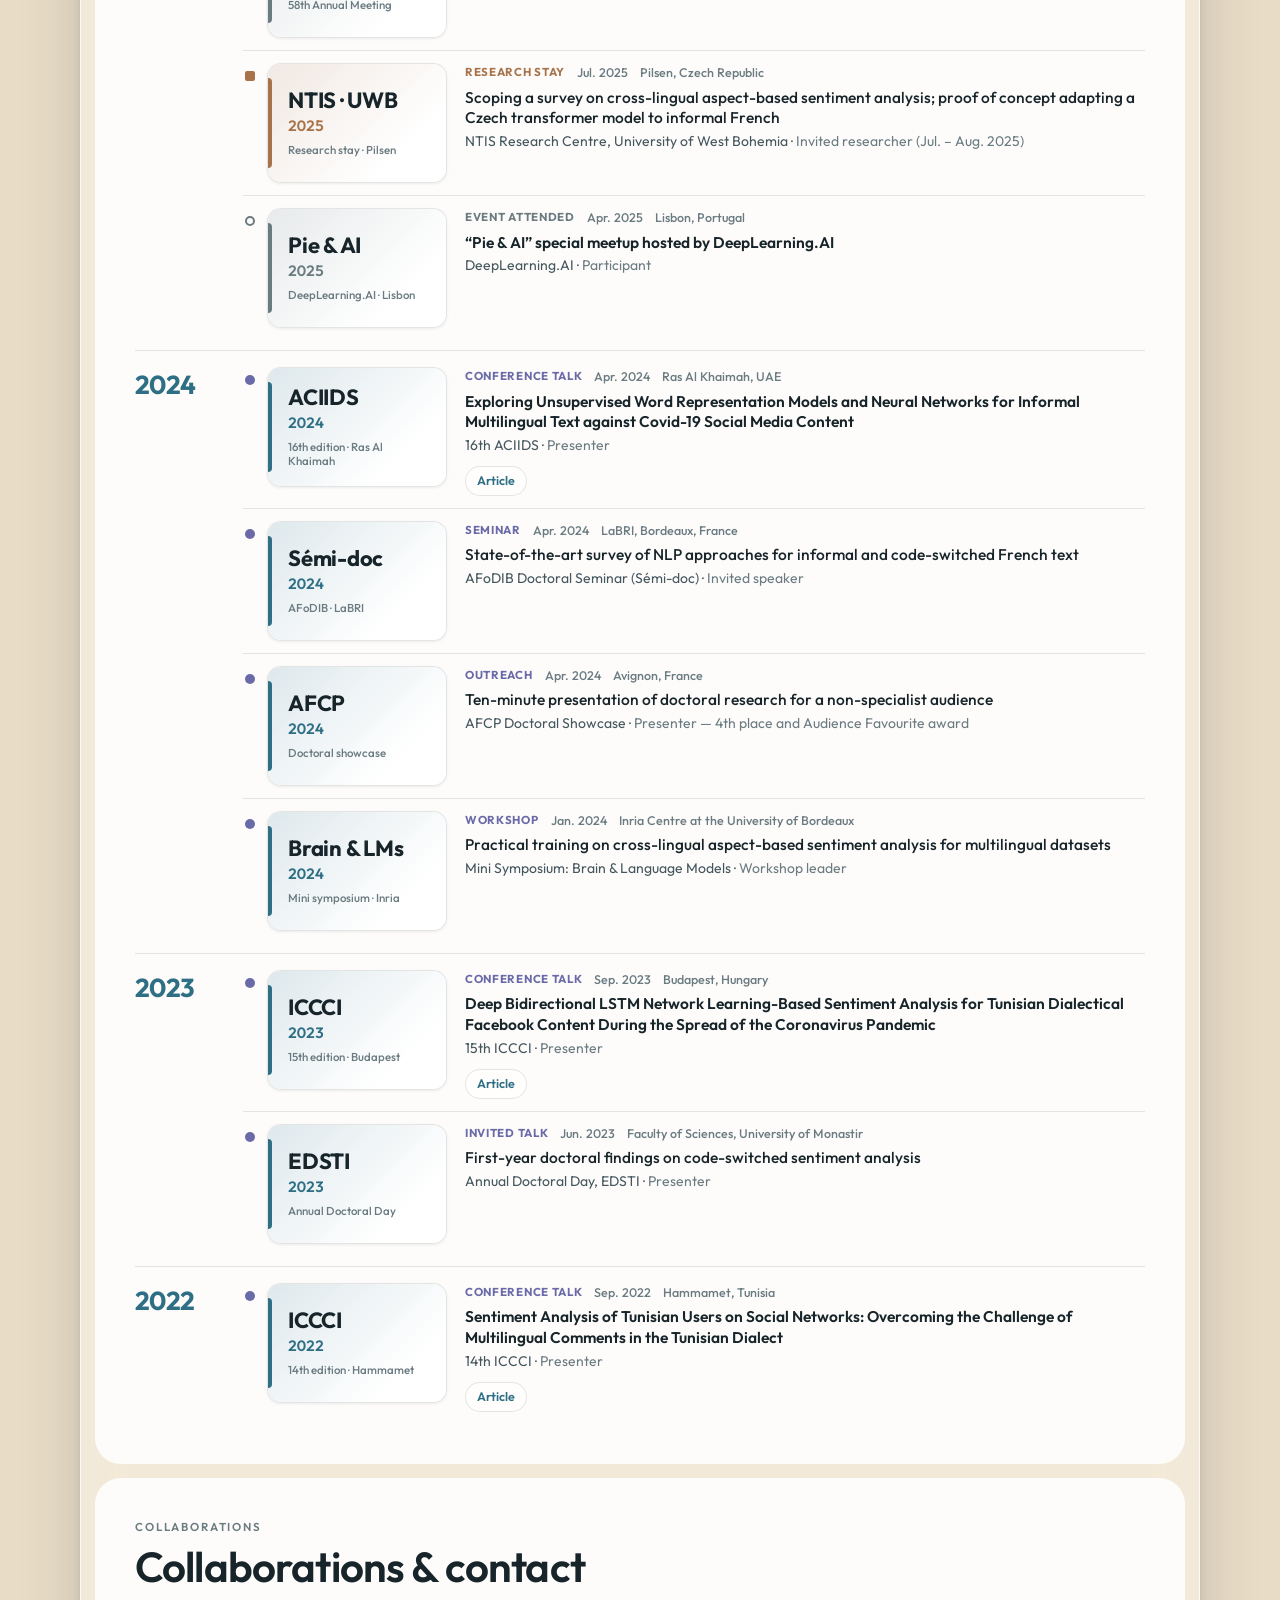
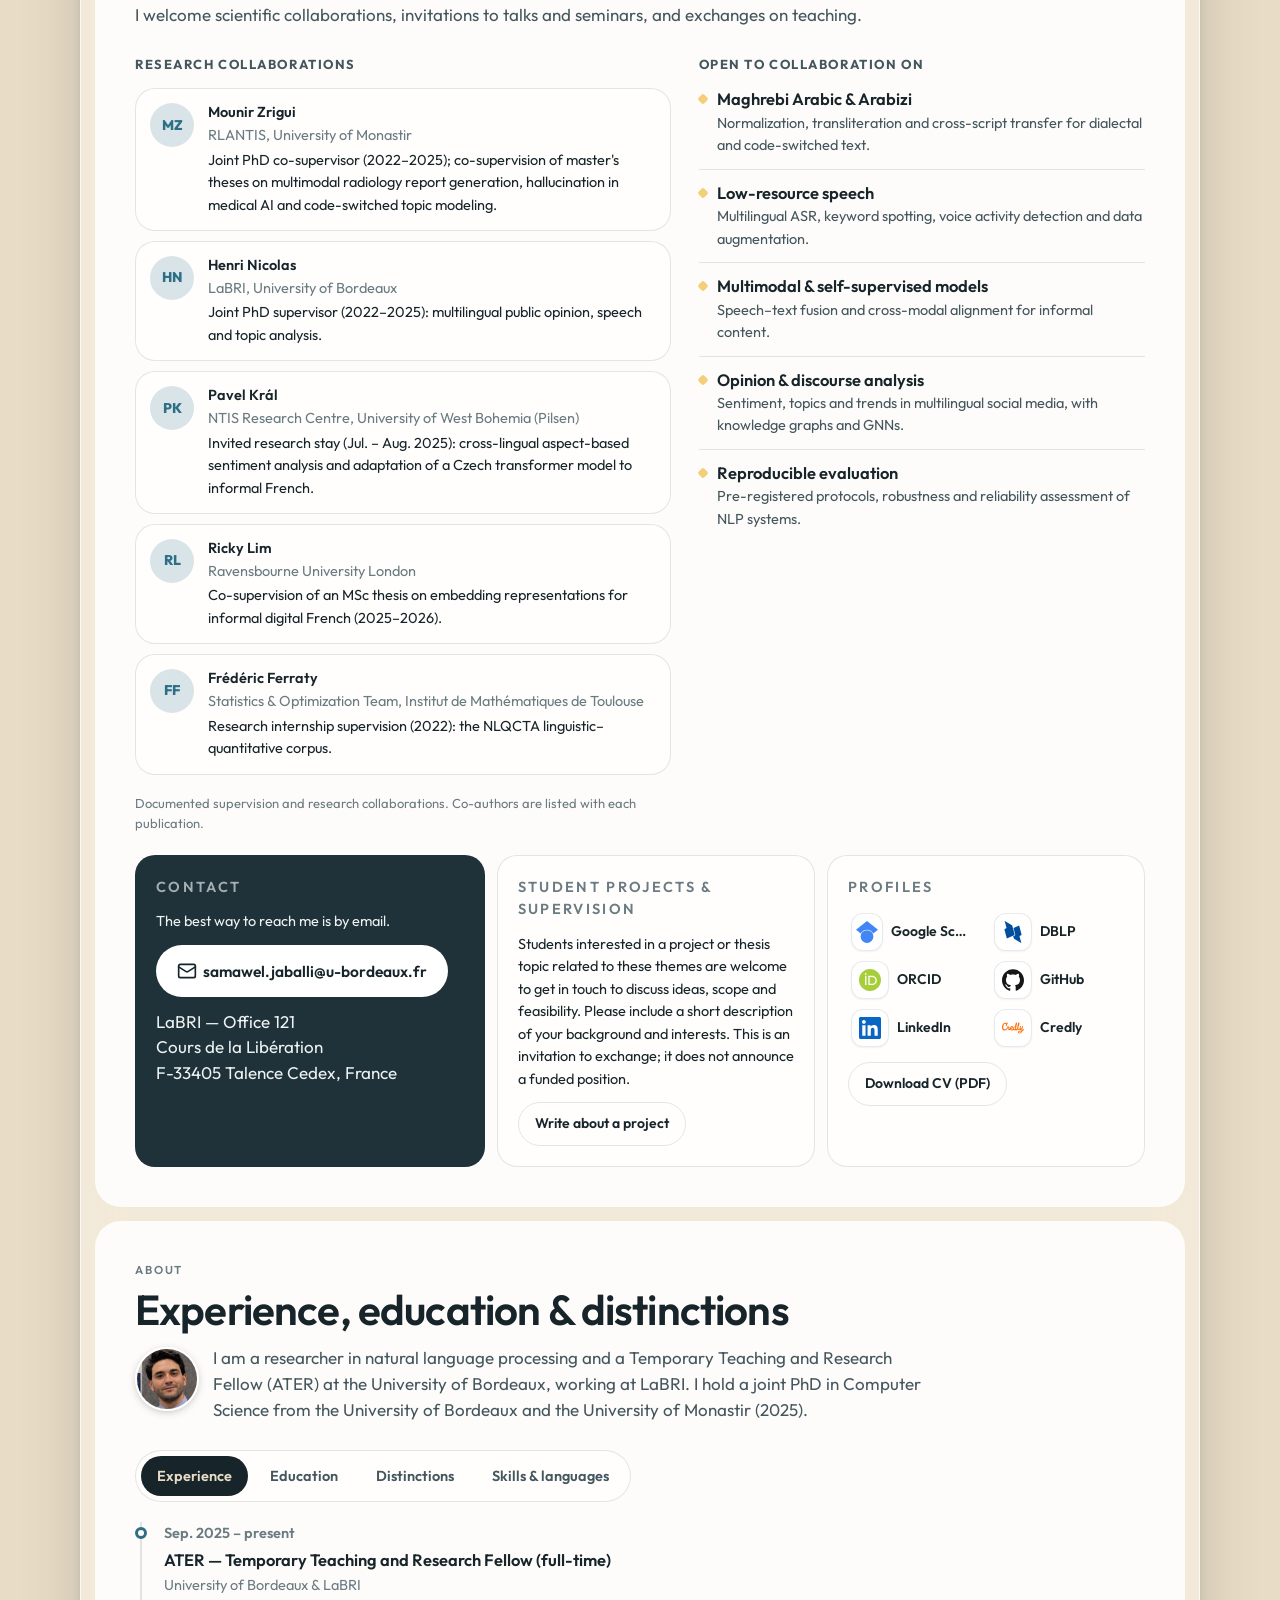
==== commit d19fd820: "Teaching: course pages with sessions, team, Moodle and discussion links" ====
--- a/index.html
+++ b/index.html
@@ -12,8 +12,8 @@
   <meta name="theme-color" content="#3f6470">
   <link rel="icon" href="assets/img/favicon.svg" type="image/svg+xml">
   <link rel="preload" href="assets/fonts/outfit-latin-wght-normal.woff2" as="font" type="font/woff2" crossorigin>
-  <link rel="stylesheet" href="assets/css/style.css?v=20261121e">
-  <link rel="stylesheet" href="assets/css/course.css?v=20261121e">
+  <link rel="stylesheet" href="assets/css/style.css?v=20261121f">
+  <link rel="stylesheet" href="assets/css/course.css?v=20261121f">
   <script>
     /* Apply saved / system theme before paint */
     (function () {
@@ -95,9 +95,9 @@
 
   <div class="scrubber" aria-hidden="true"><span class="scrubber-fill" id="scrubberFill"></span></div>
 
-  <script src="assets/js/icons.js?v=20261121e"></script>
-  <script src="assets/js/illustrations.js?v=20261121e"></script>
-  <script src="assets/js/content.js?v=20261121e"></script>
-  <script src="assets/js/app.js?v=20261121e"></script>
+  <script src="assets/js/icons.js?v=20261121f"></script>
+  <script src="assets/js/illustrations.js?v=20261121f"></script>
+  <script src="assets/js/content.js?v=20261121f"></script>
+  <script src="assets/js/app.js?v=20261121f"></script>
 </body>
 </html>
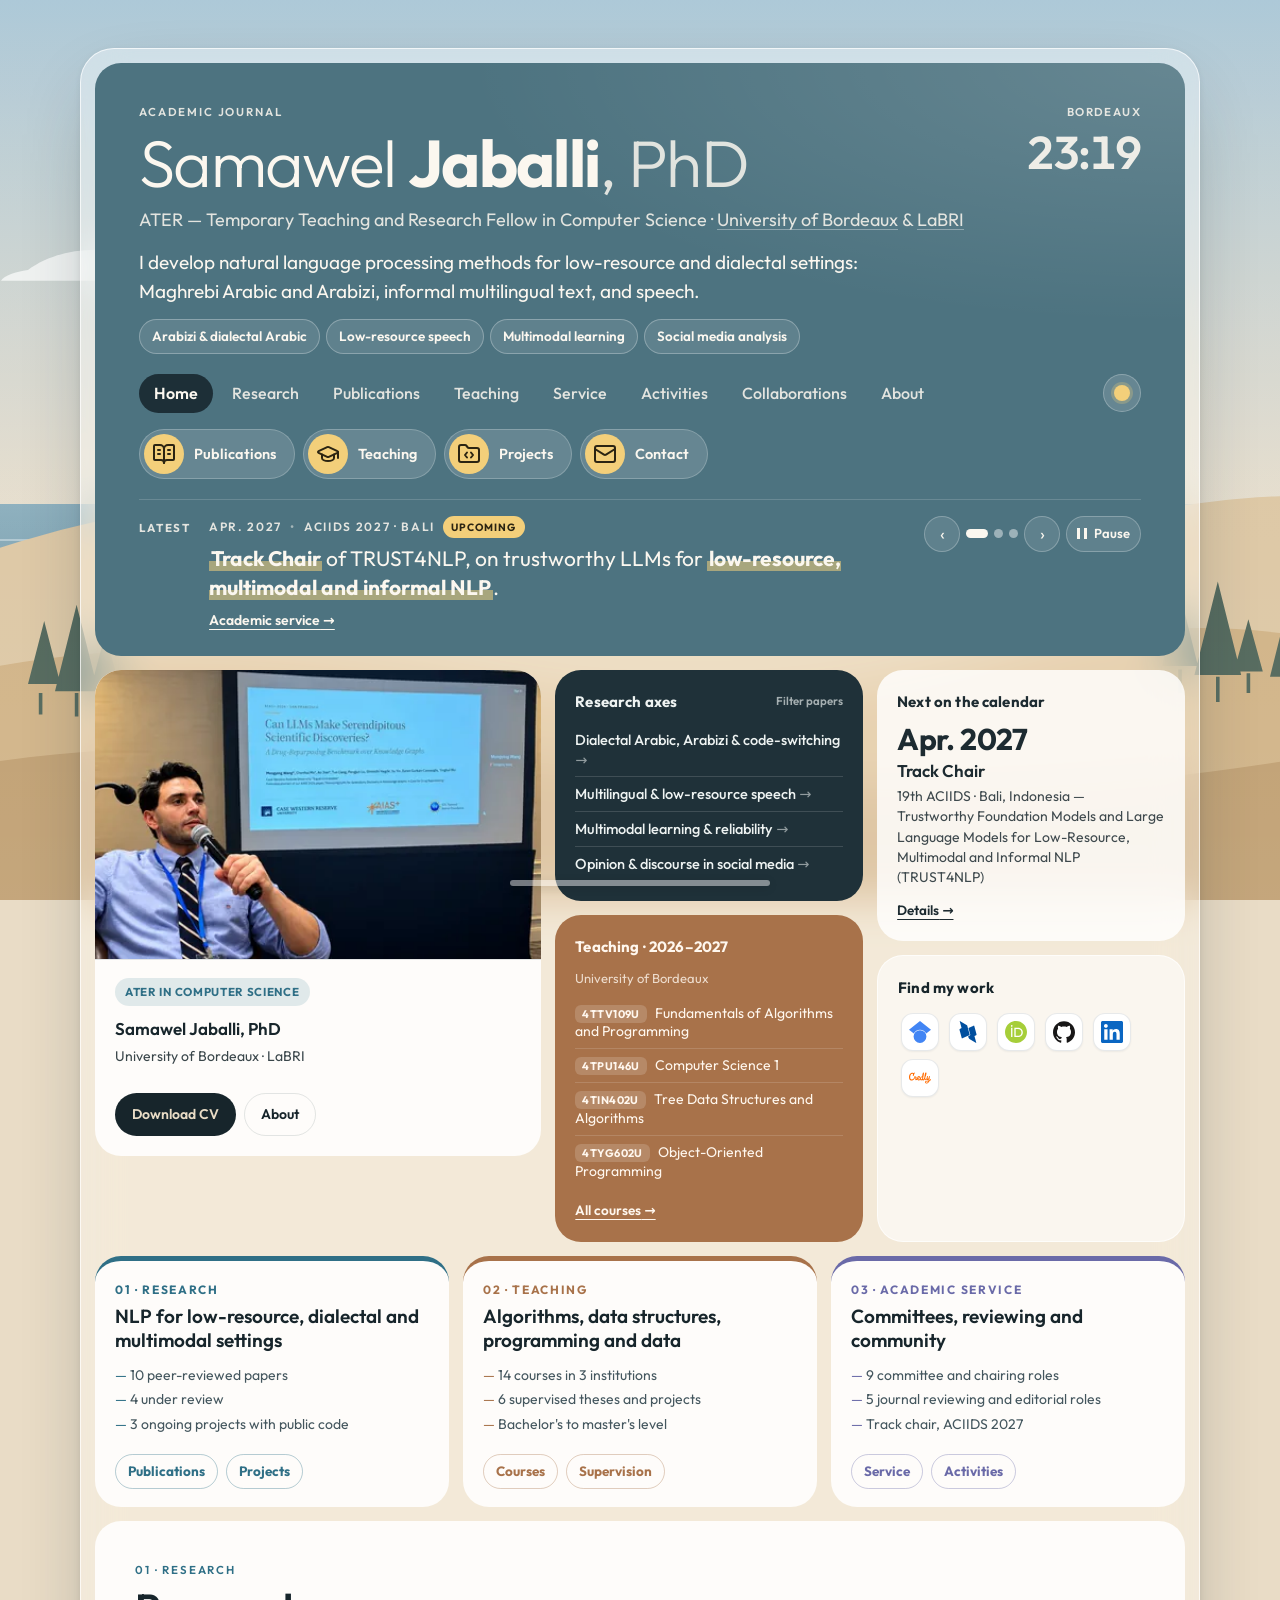
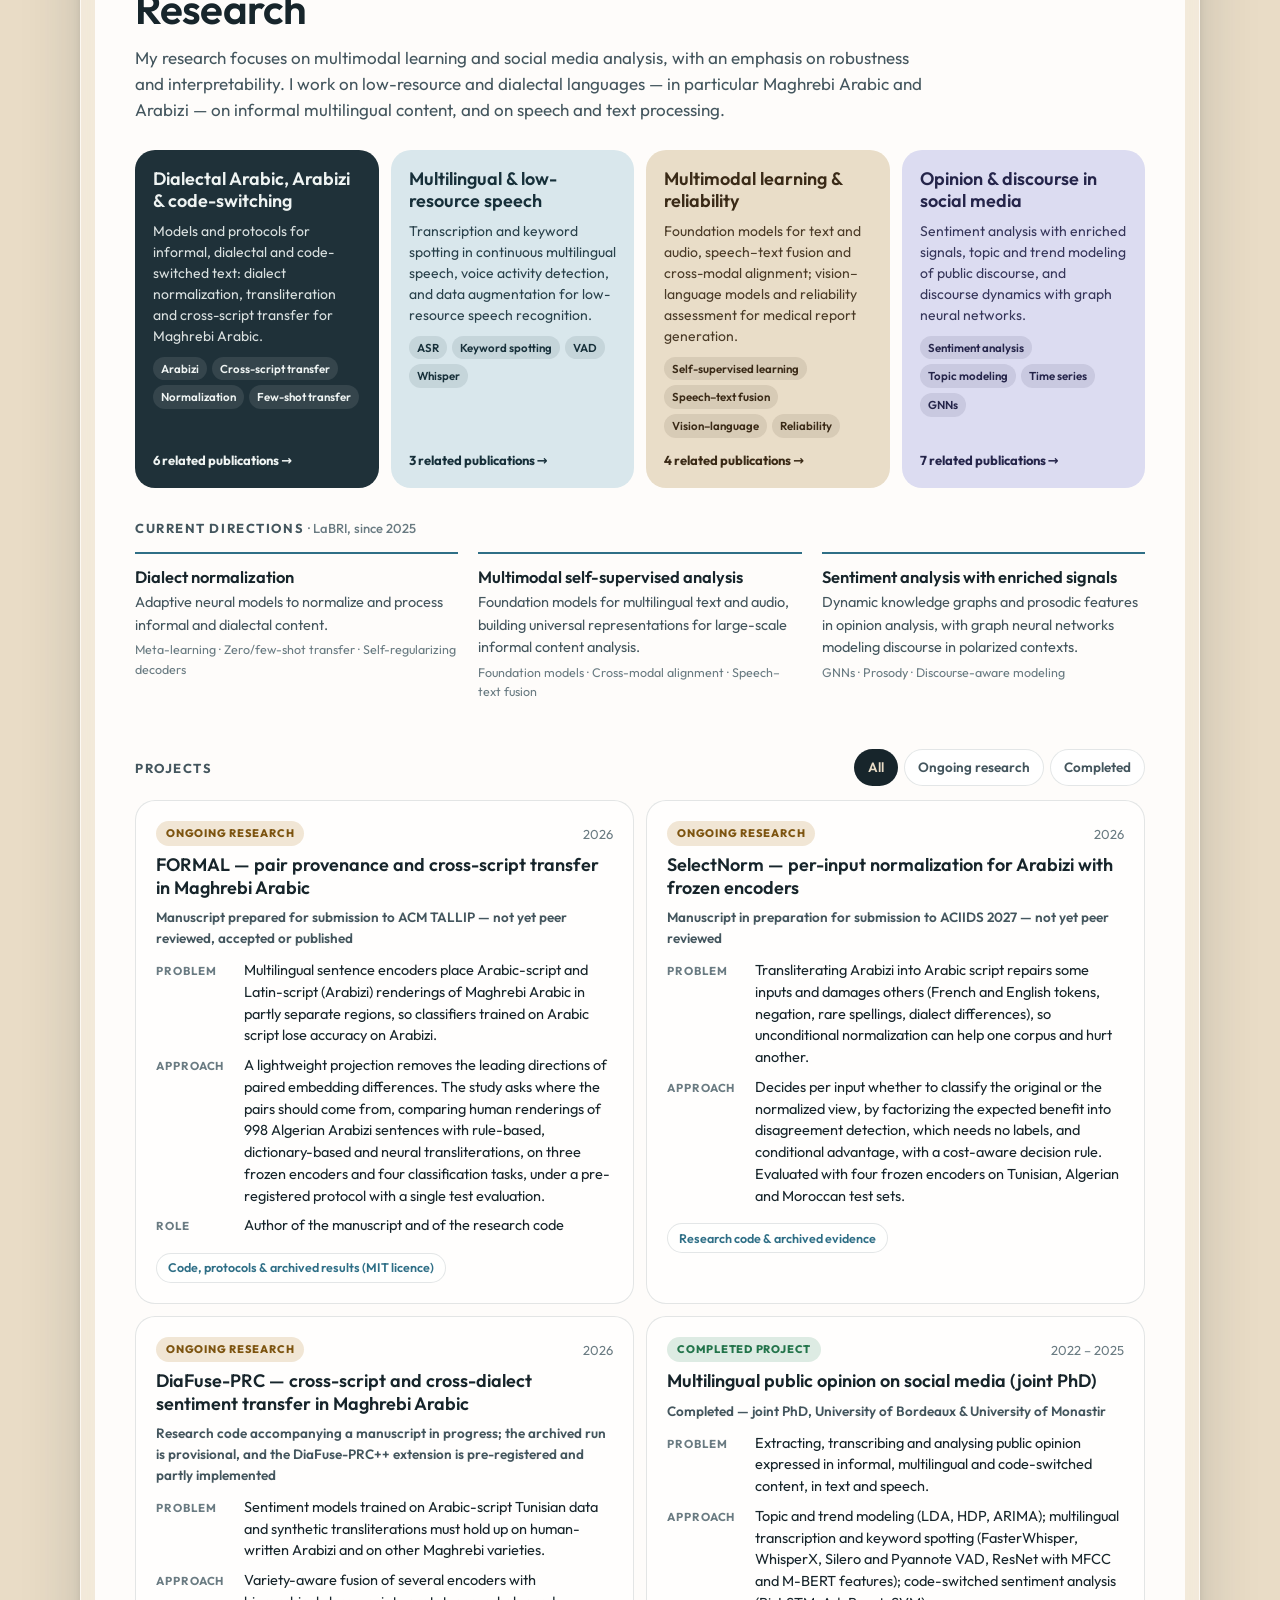
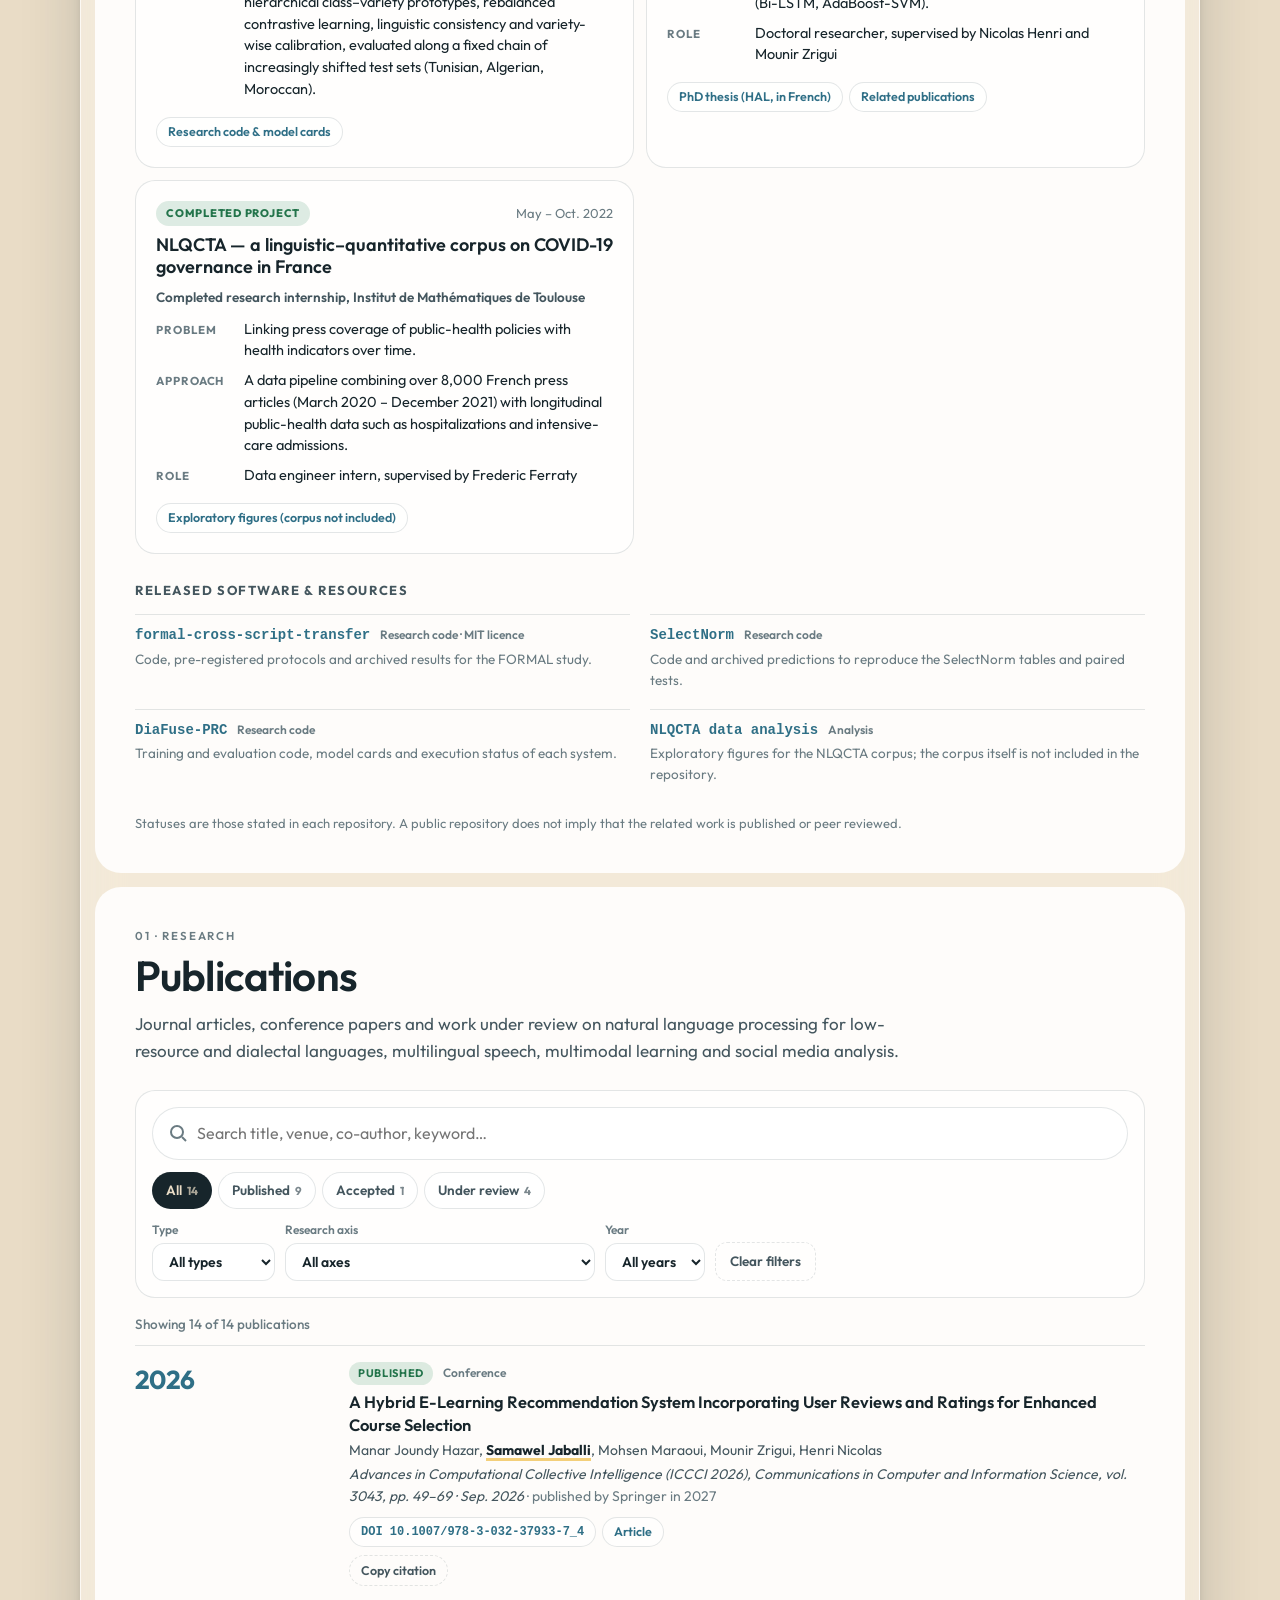
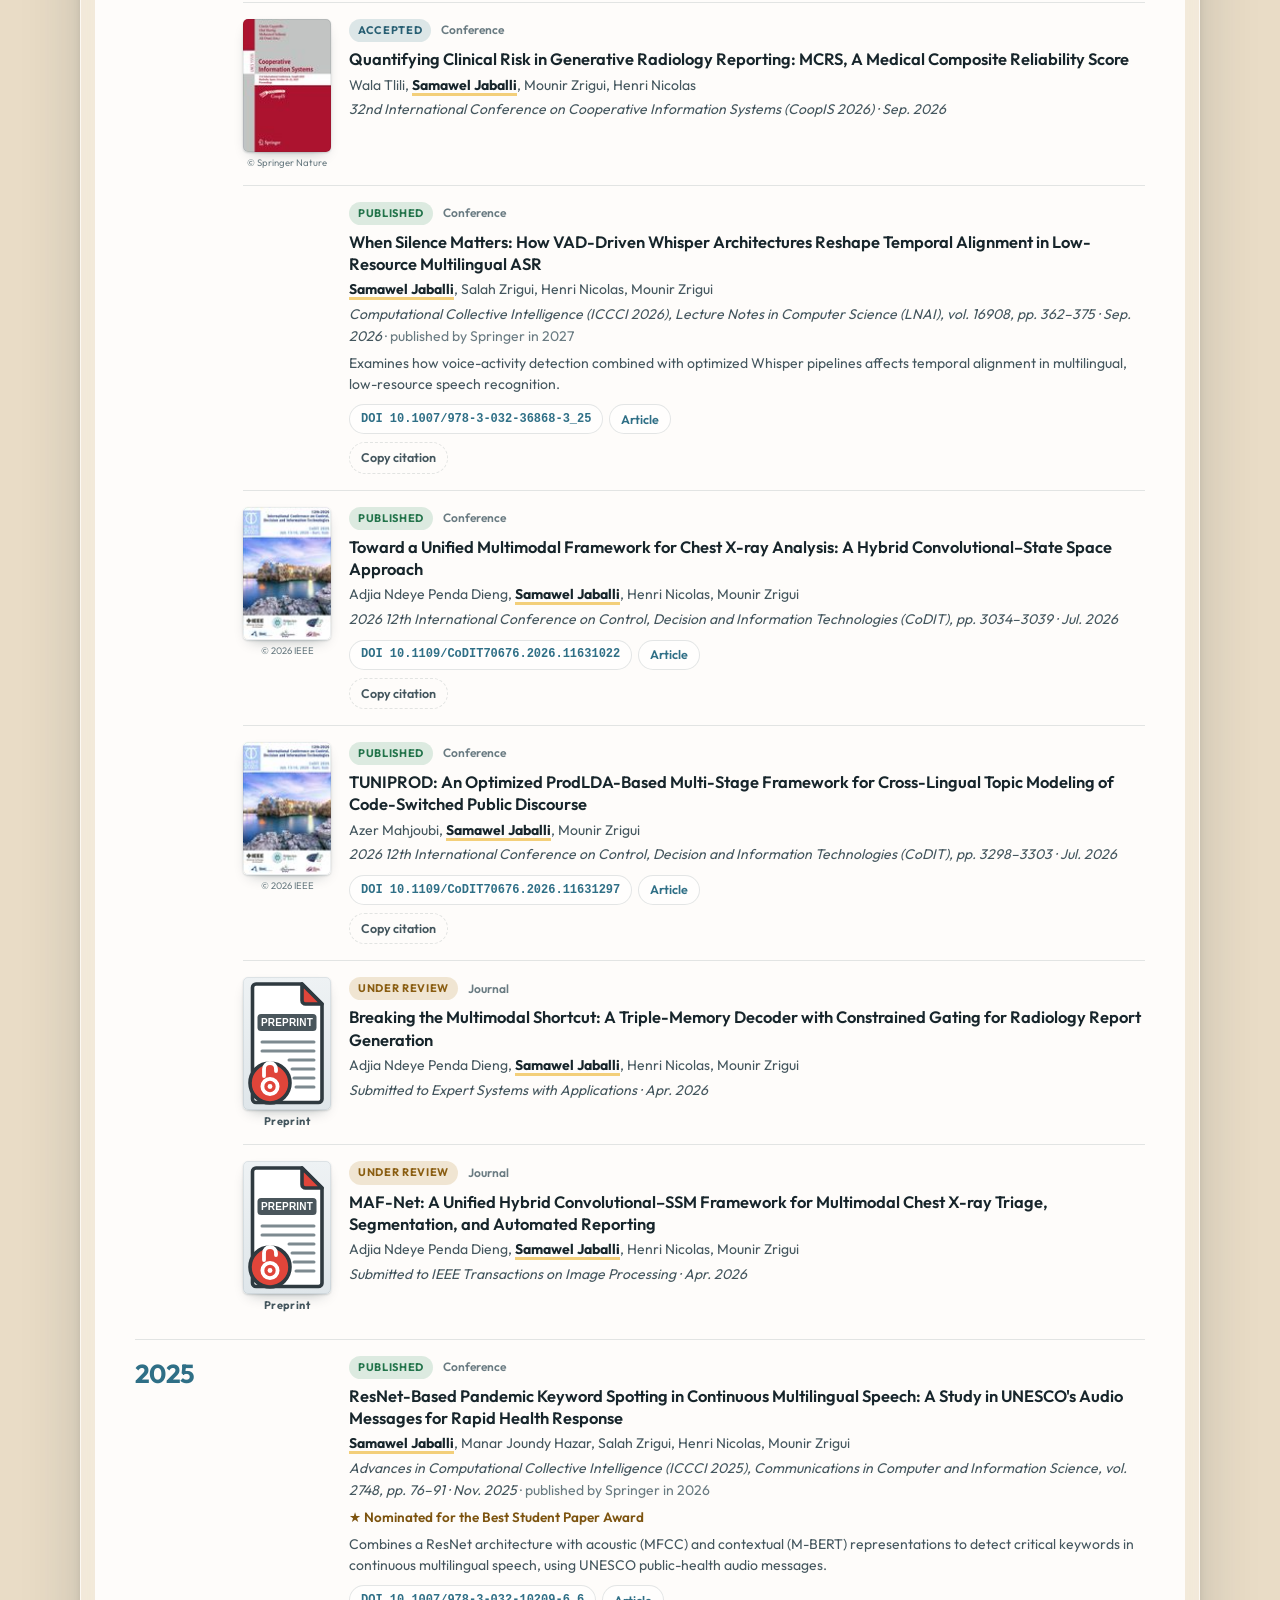
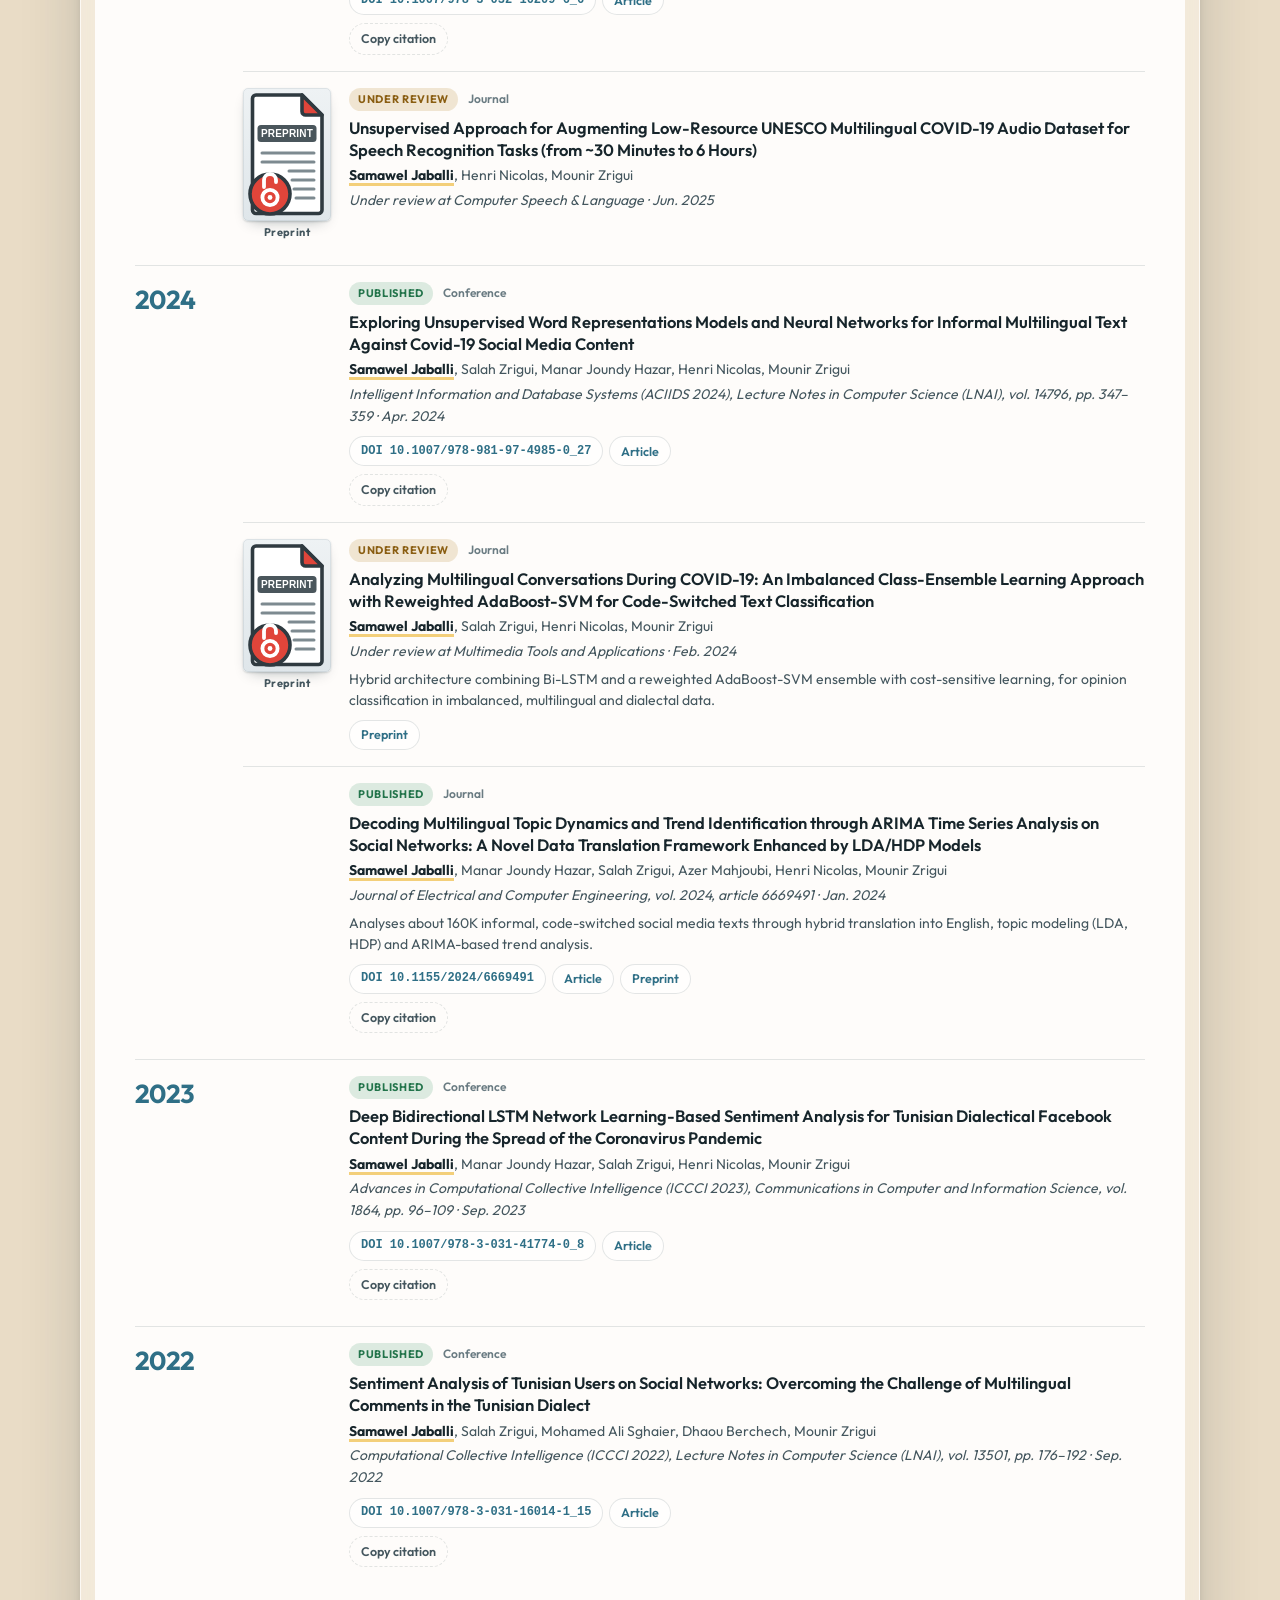
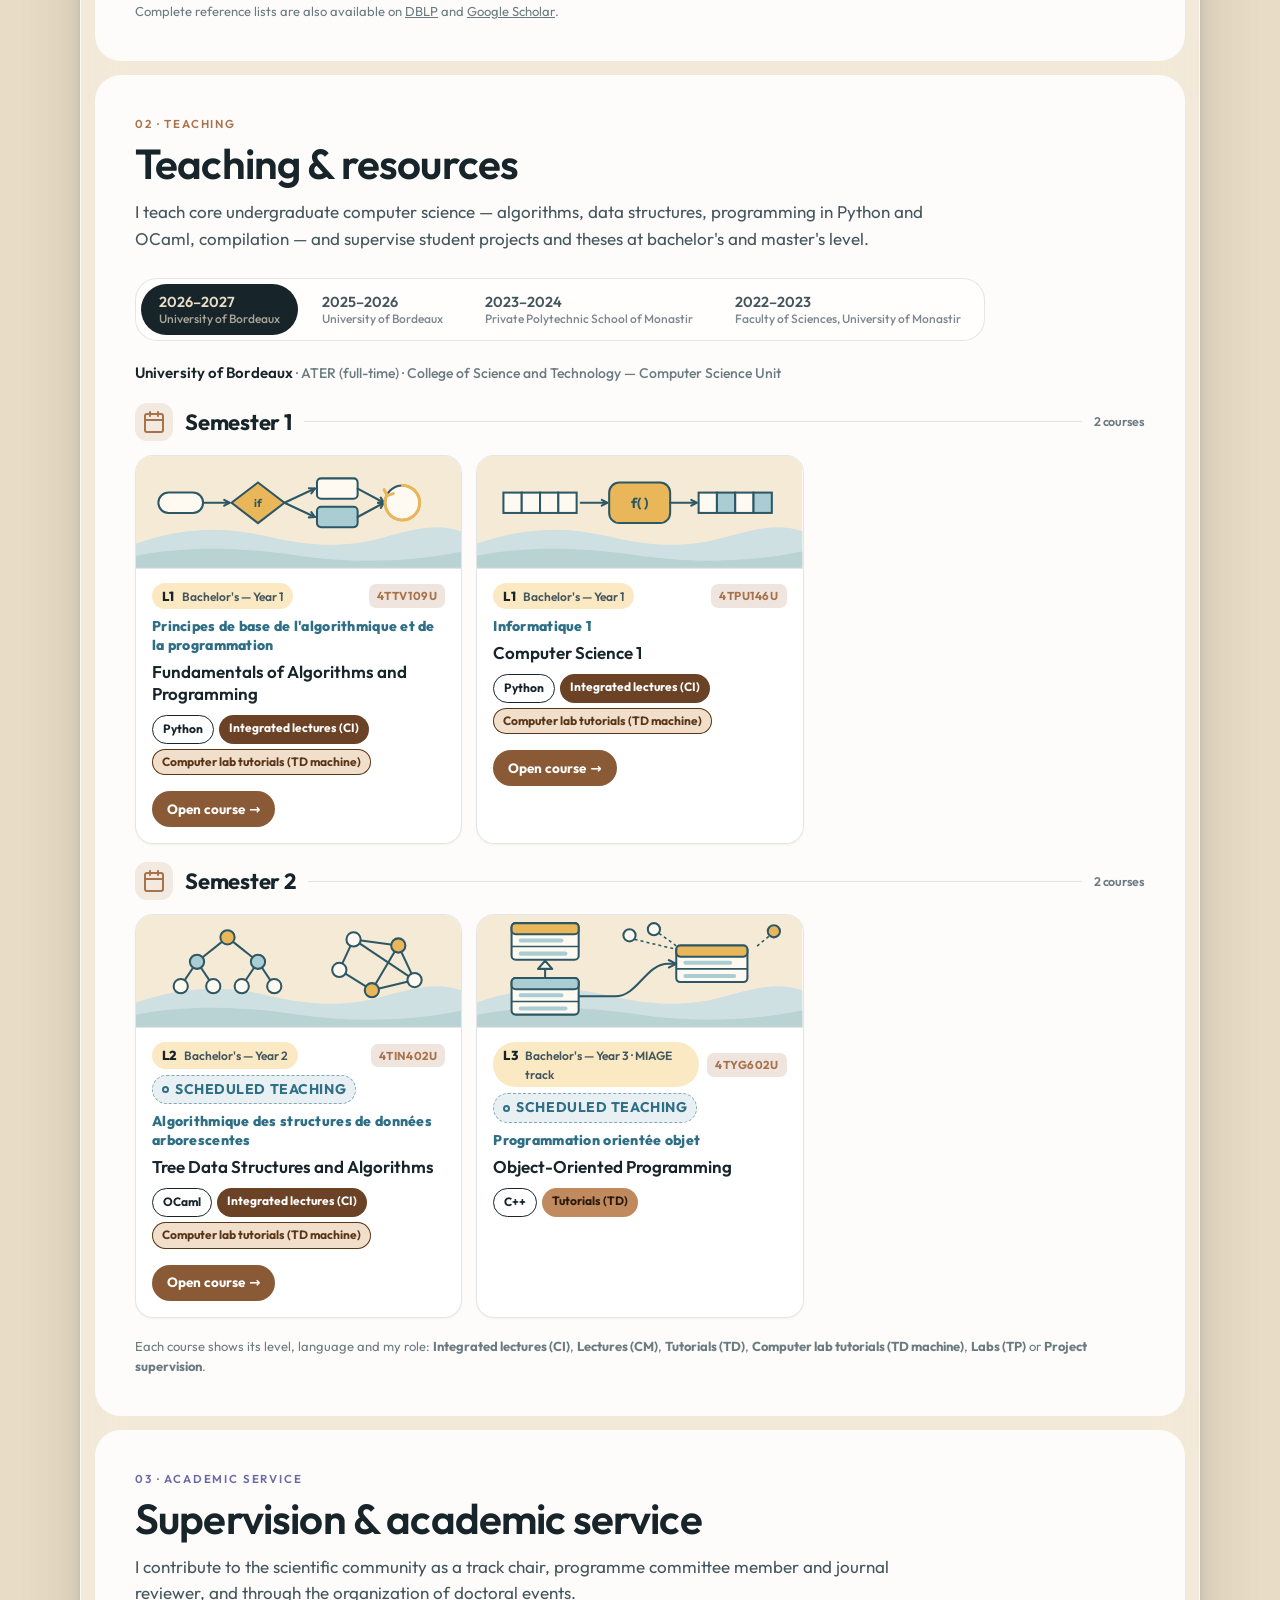
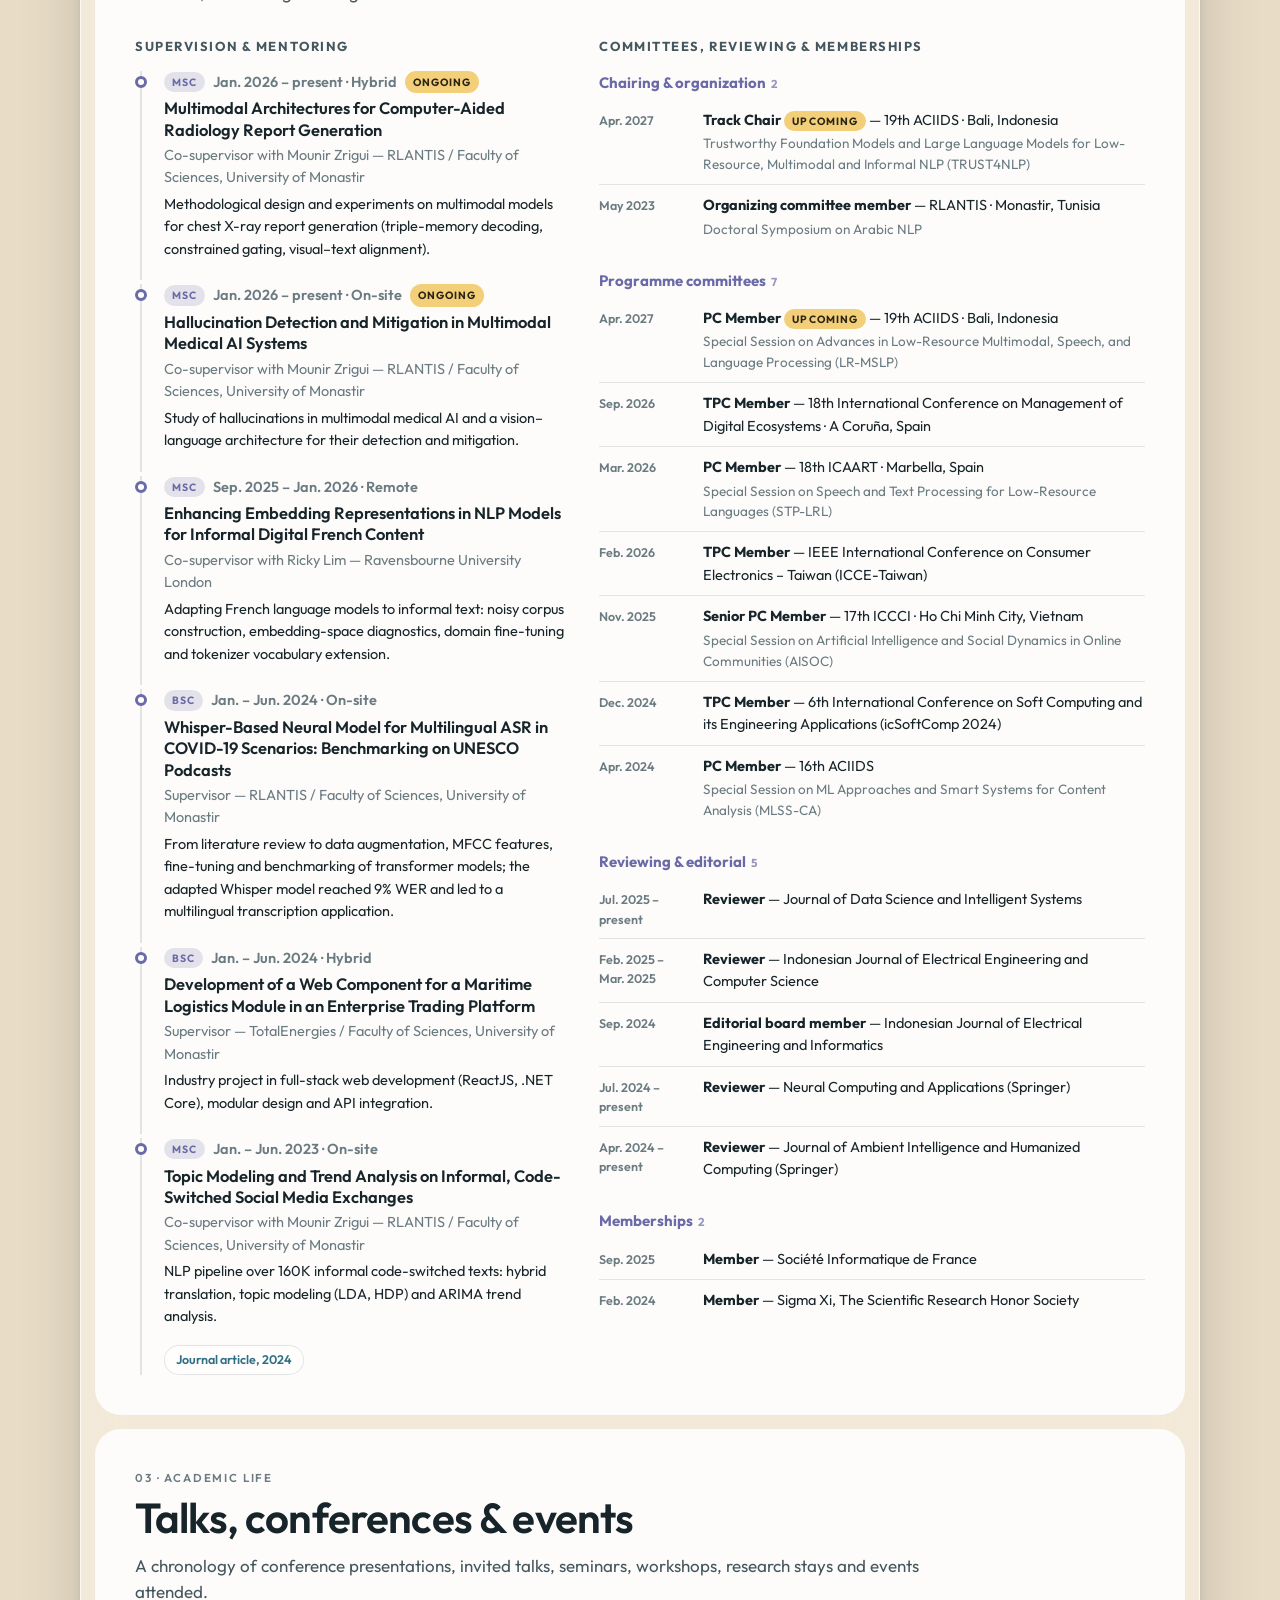
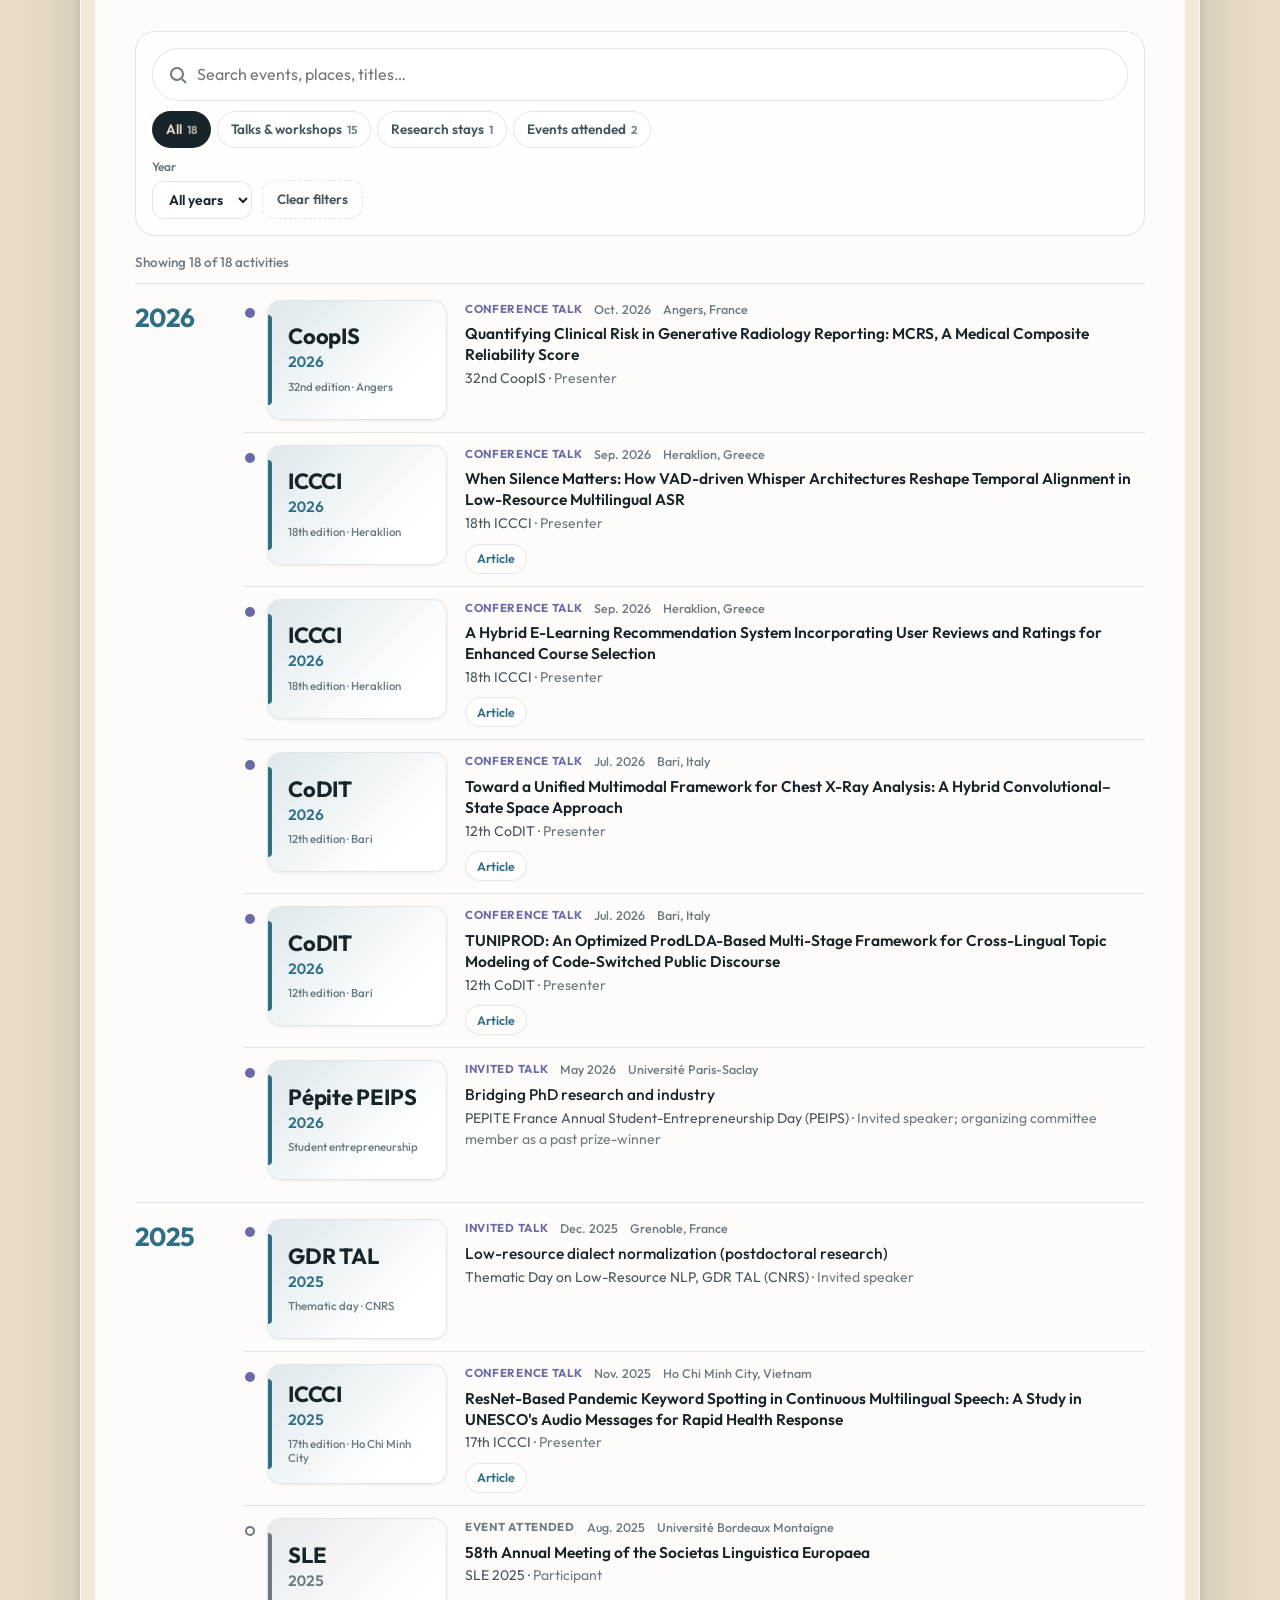
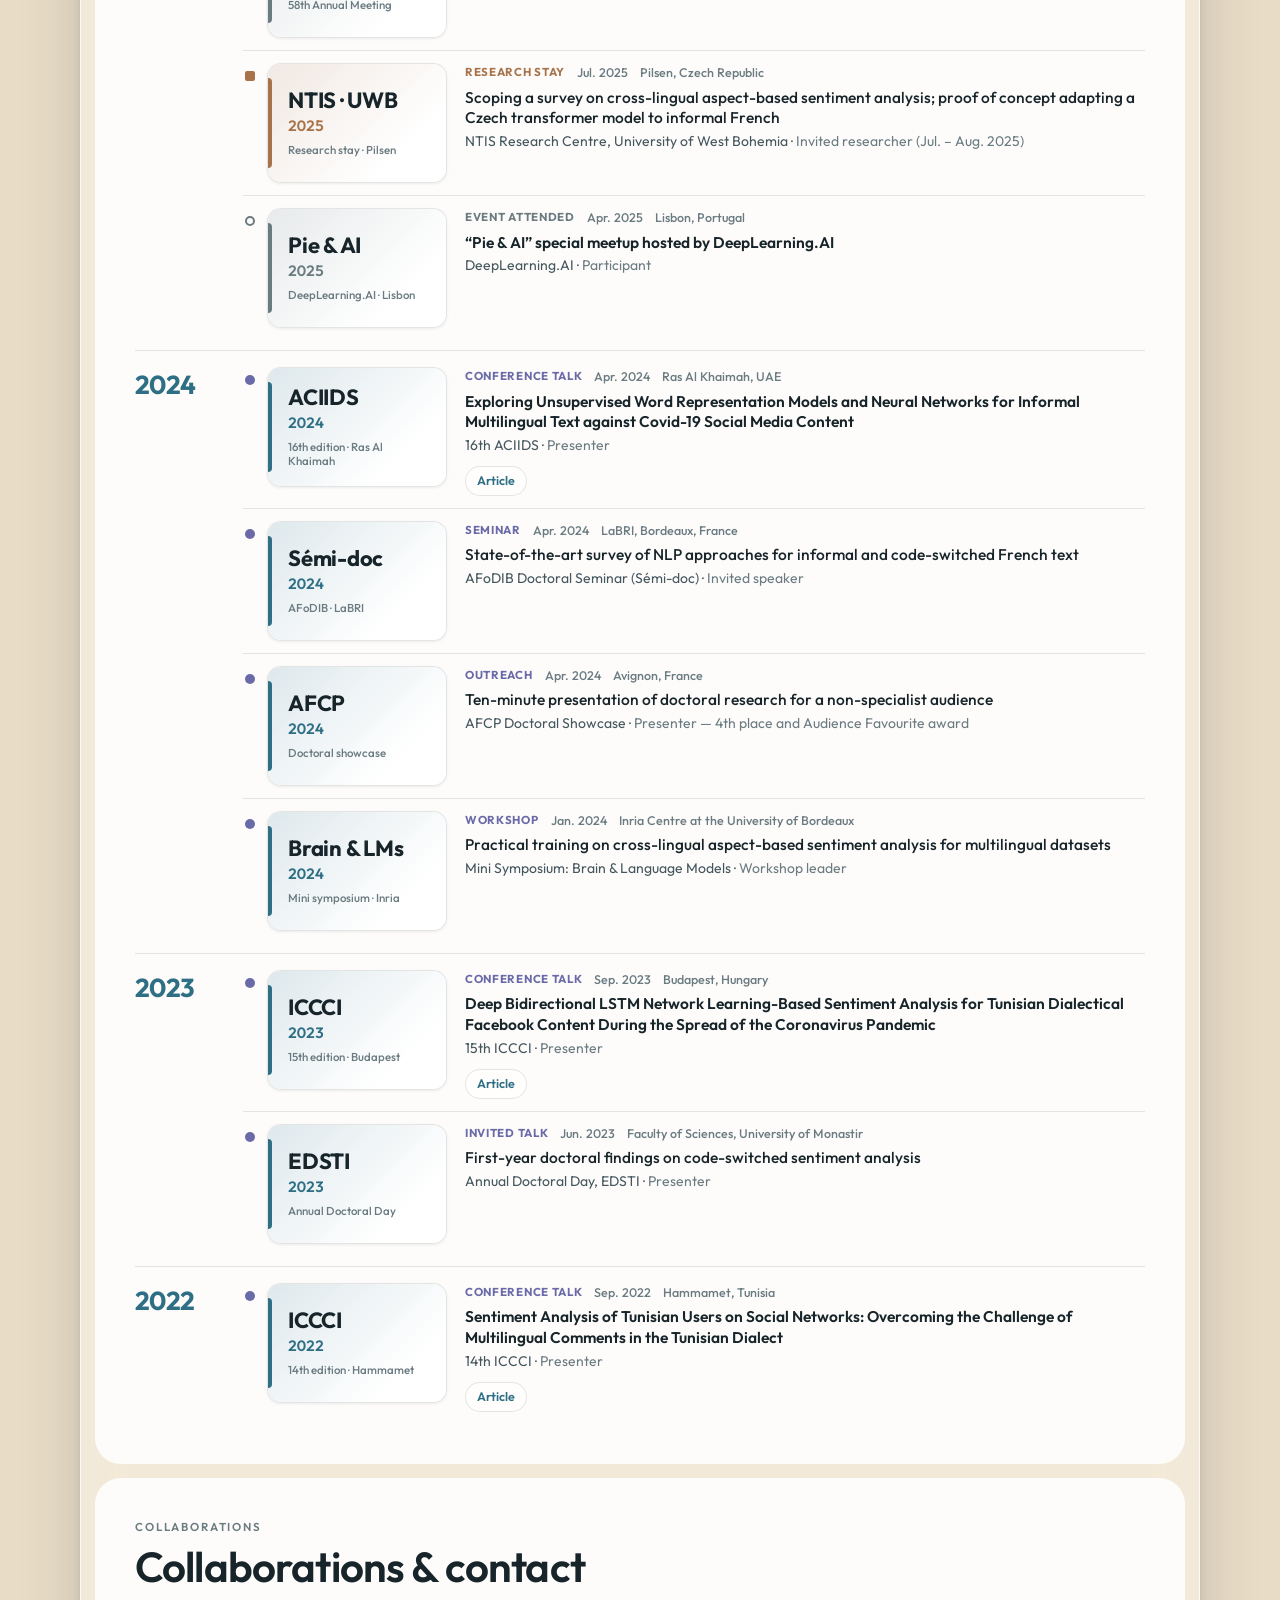
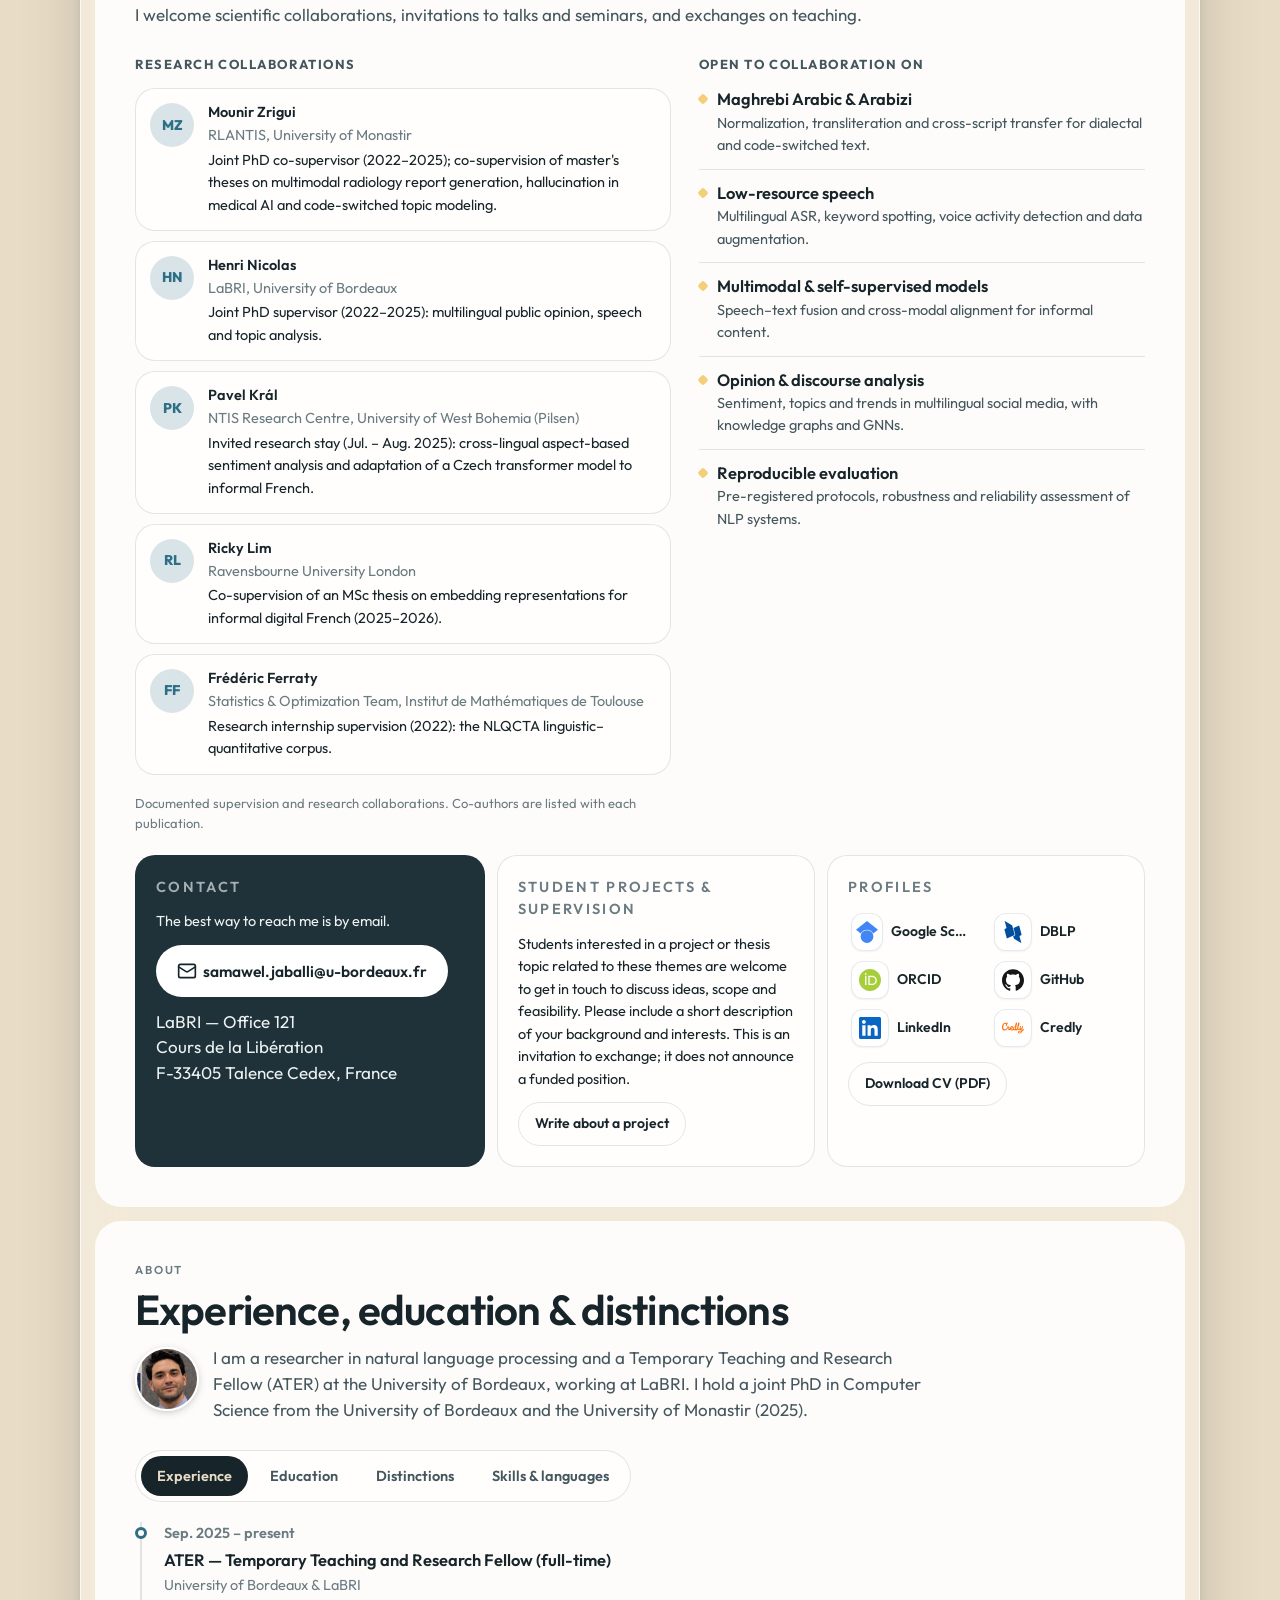
==== commit 25bba27b: "Teaching: course pages with sessions, team, Moodle and discussion links" ====
--- a/index.html
+++ b/index.html
@@ -12,8 +12,8 @@
   <meta name="theme-color" content="#3f6470">
   <link rel="icon" href="assets/img/favicon.svg" type="image/svg+xml">
   <link rel="preload" href="assets/fonts/outfit-latin-wght-normal.woff2" as="font" type="font/woff2" crossorigin>
-  <link rel="stylesheet" href="assets/css/style.css?v=20261121f">
-  <link rel="stylesheet" href="assets/css/course.css?v=20261121f">
+  <link rel="stylesheet" href="assets/css/style.css?v=20261121h">
+  <link rel="stylesheet" href="assets/css/course.css?v=20261121h">
   <script>
     /* Apply saved / system theme before paint */
     (function () {
@@ -95,9 +95,9 @@
 
   <div class="scrubber" aria-hidden="true"><span class="scrubber-fill" id="scrubberFill"></span></div>
 
-  <script src="assets/js/icons.js?v=20261121f"></script>
-  <script src="assets/js/illustrations.js?v=20261121f"></script>
-  <script src="assets/js/content.js?v=20261121f"></script>
-  <script src="assets/js/app.js?v=20261121f"></script>
+  <script src="assets/js/icons.js?v=20261121h"></script>
+  <script src="assets/js/illustrations.js?v=20261121h"></script>
+  <script src="assets/js/content.js?v=20261121h"></script>
+  <script src="assets/js/app.js?v=20261121h"></script>
 </body>
 </html>
--- a/assets/css/course.css
+++ b/assets/css/course.css
@@ -219,3 +219,4 @@
 .cp-kit-t { font-size: 16px; font-weight: 600; }
 .cp-kit-d { font-size: 14px; color: var(--ink-2); }
 @media (max-width: 760px) { .cp-kit { grid-template-columns: 1fr; } .cp-feature { flex-direction: column; } }
+.cp-feature .cp-p { max-width: none; }
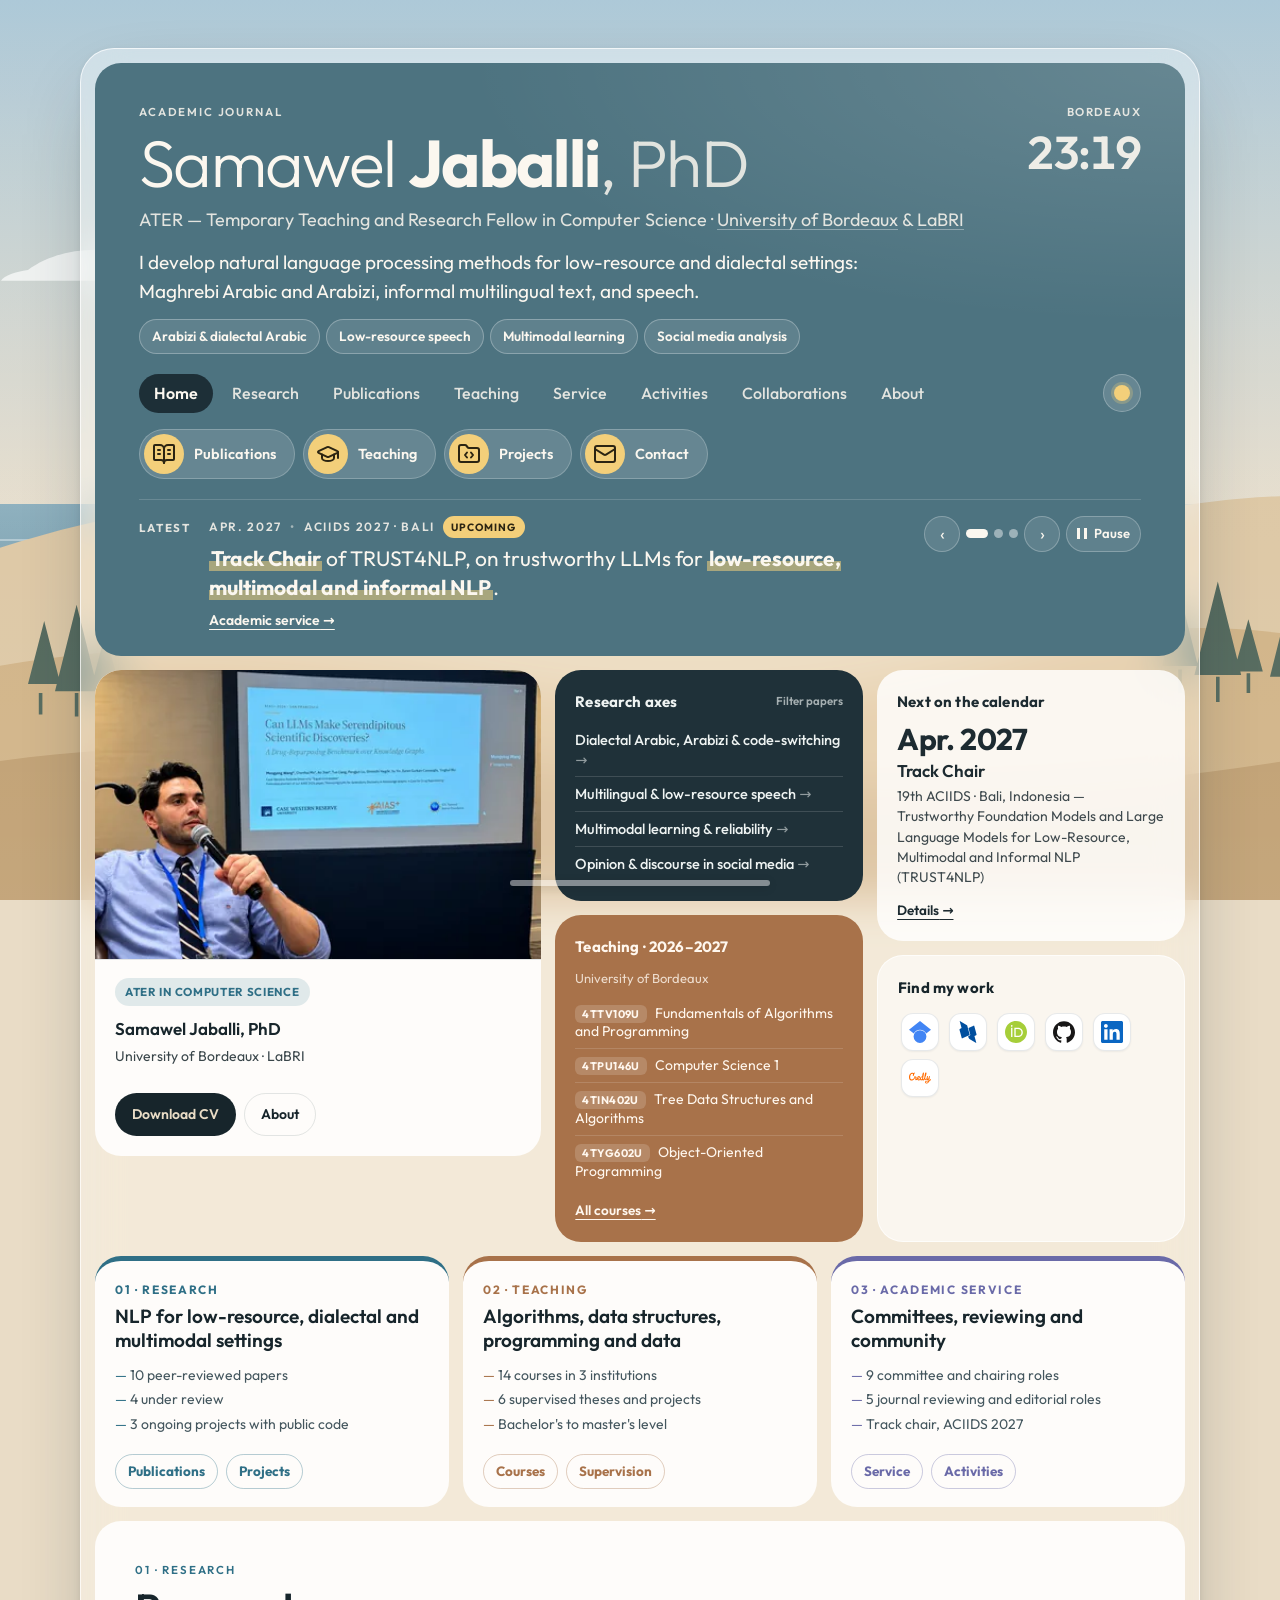
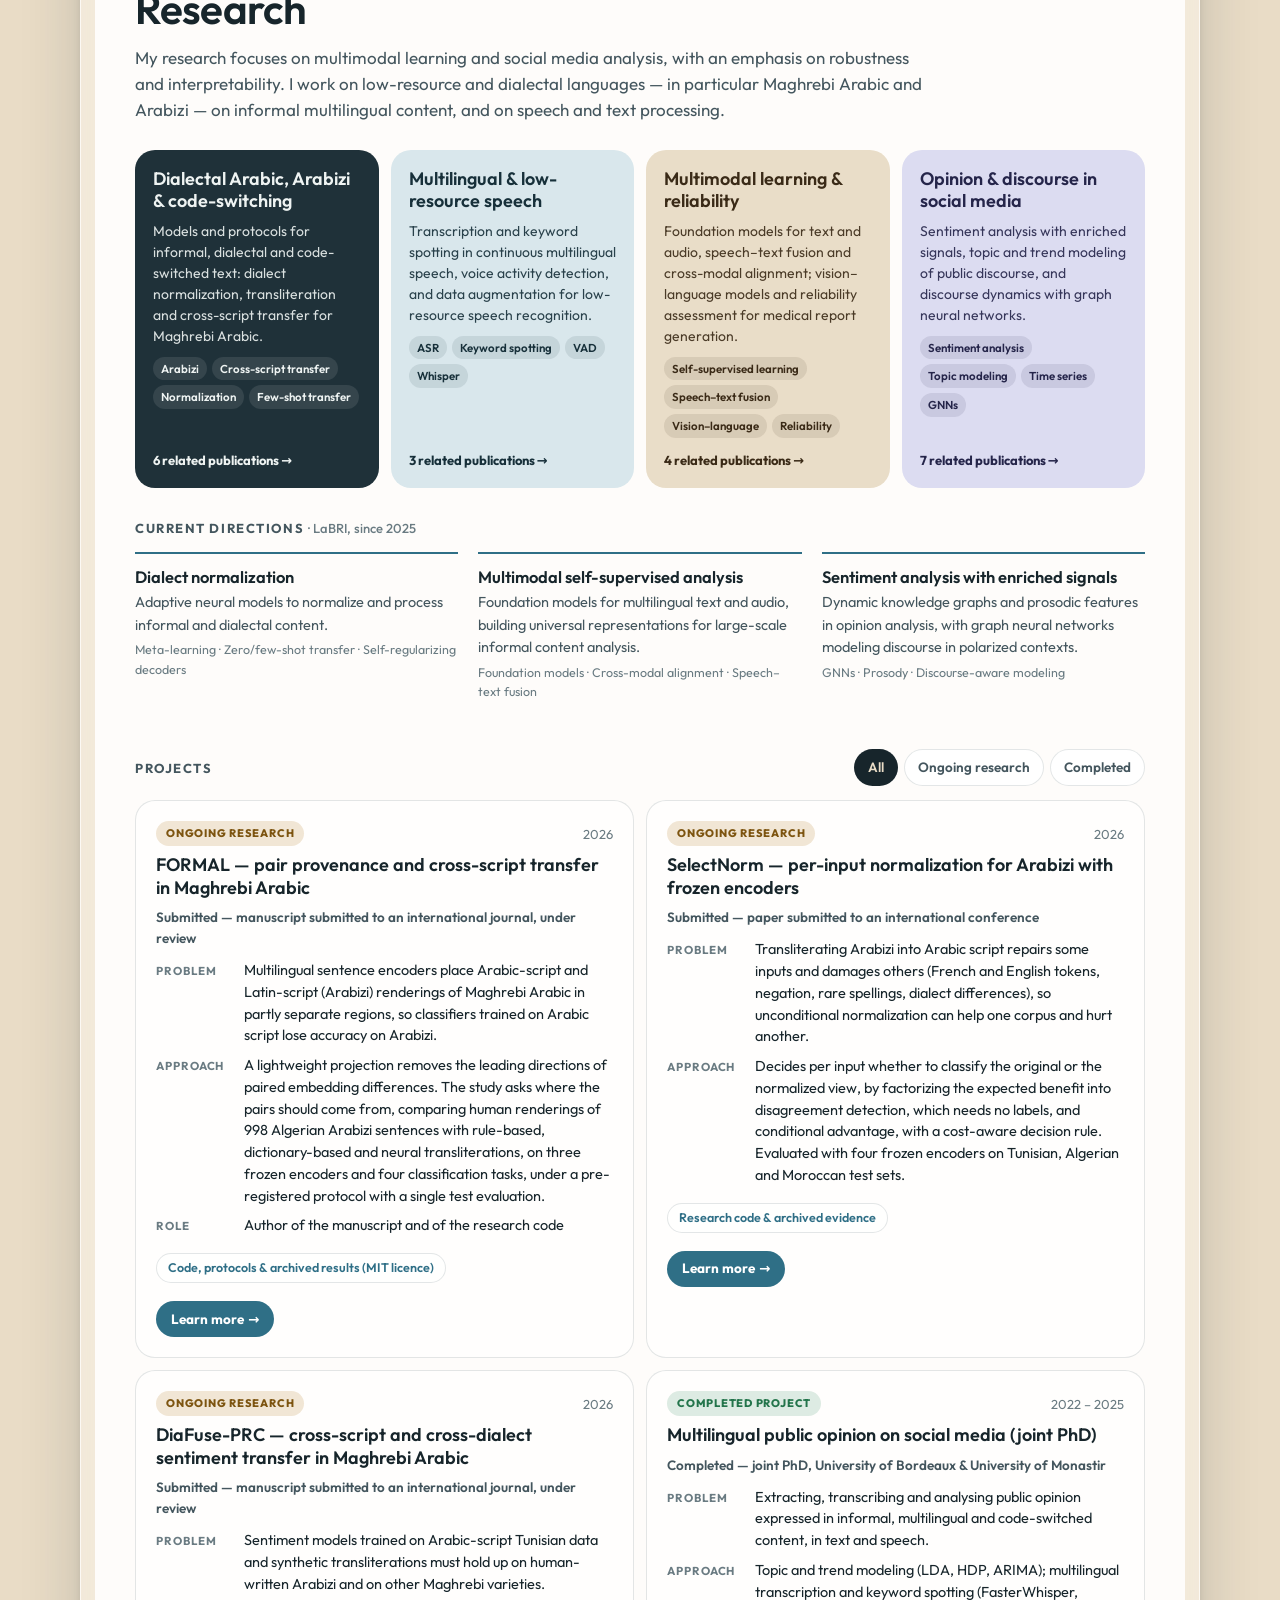
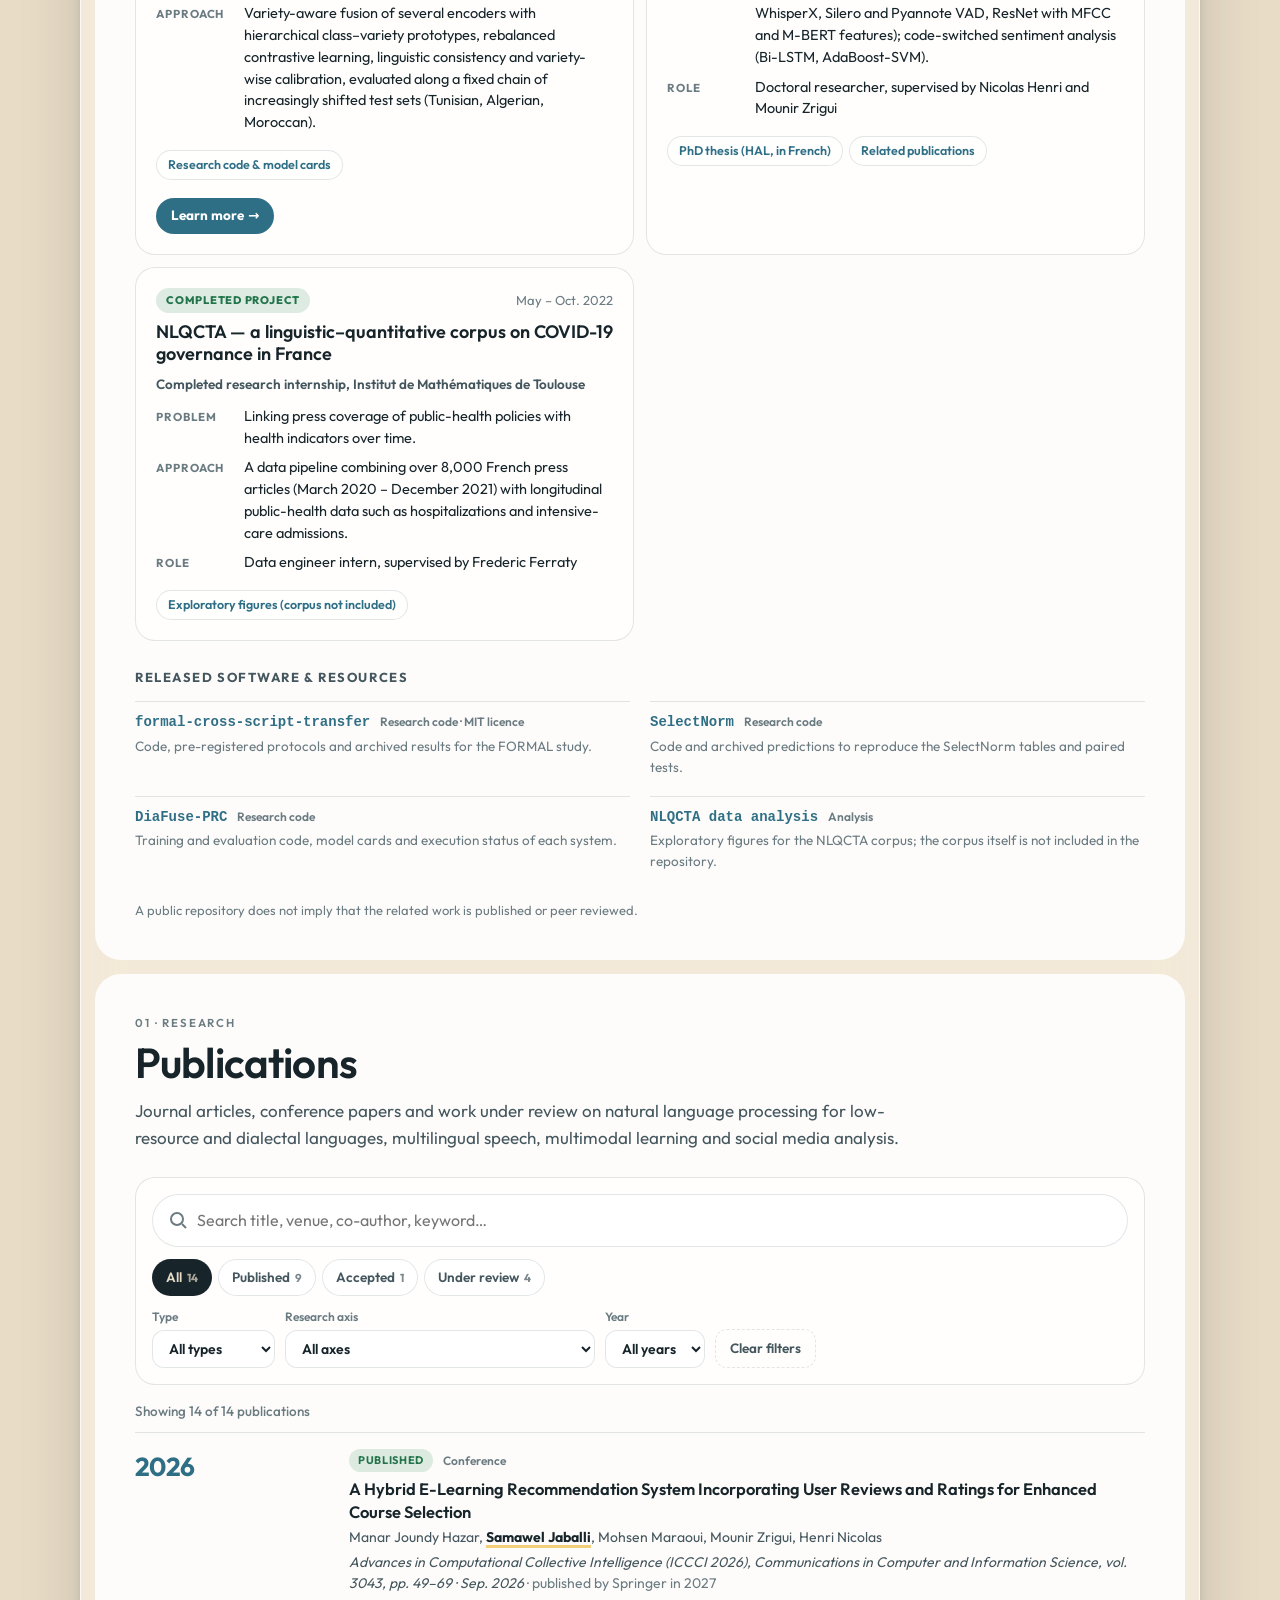
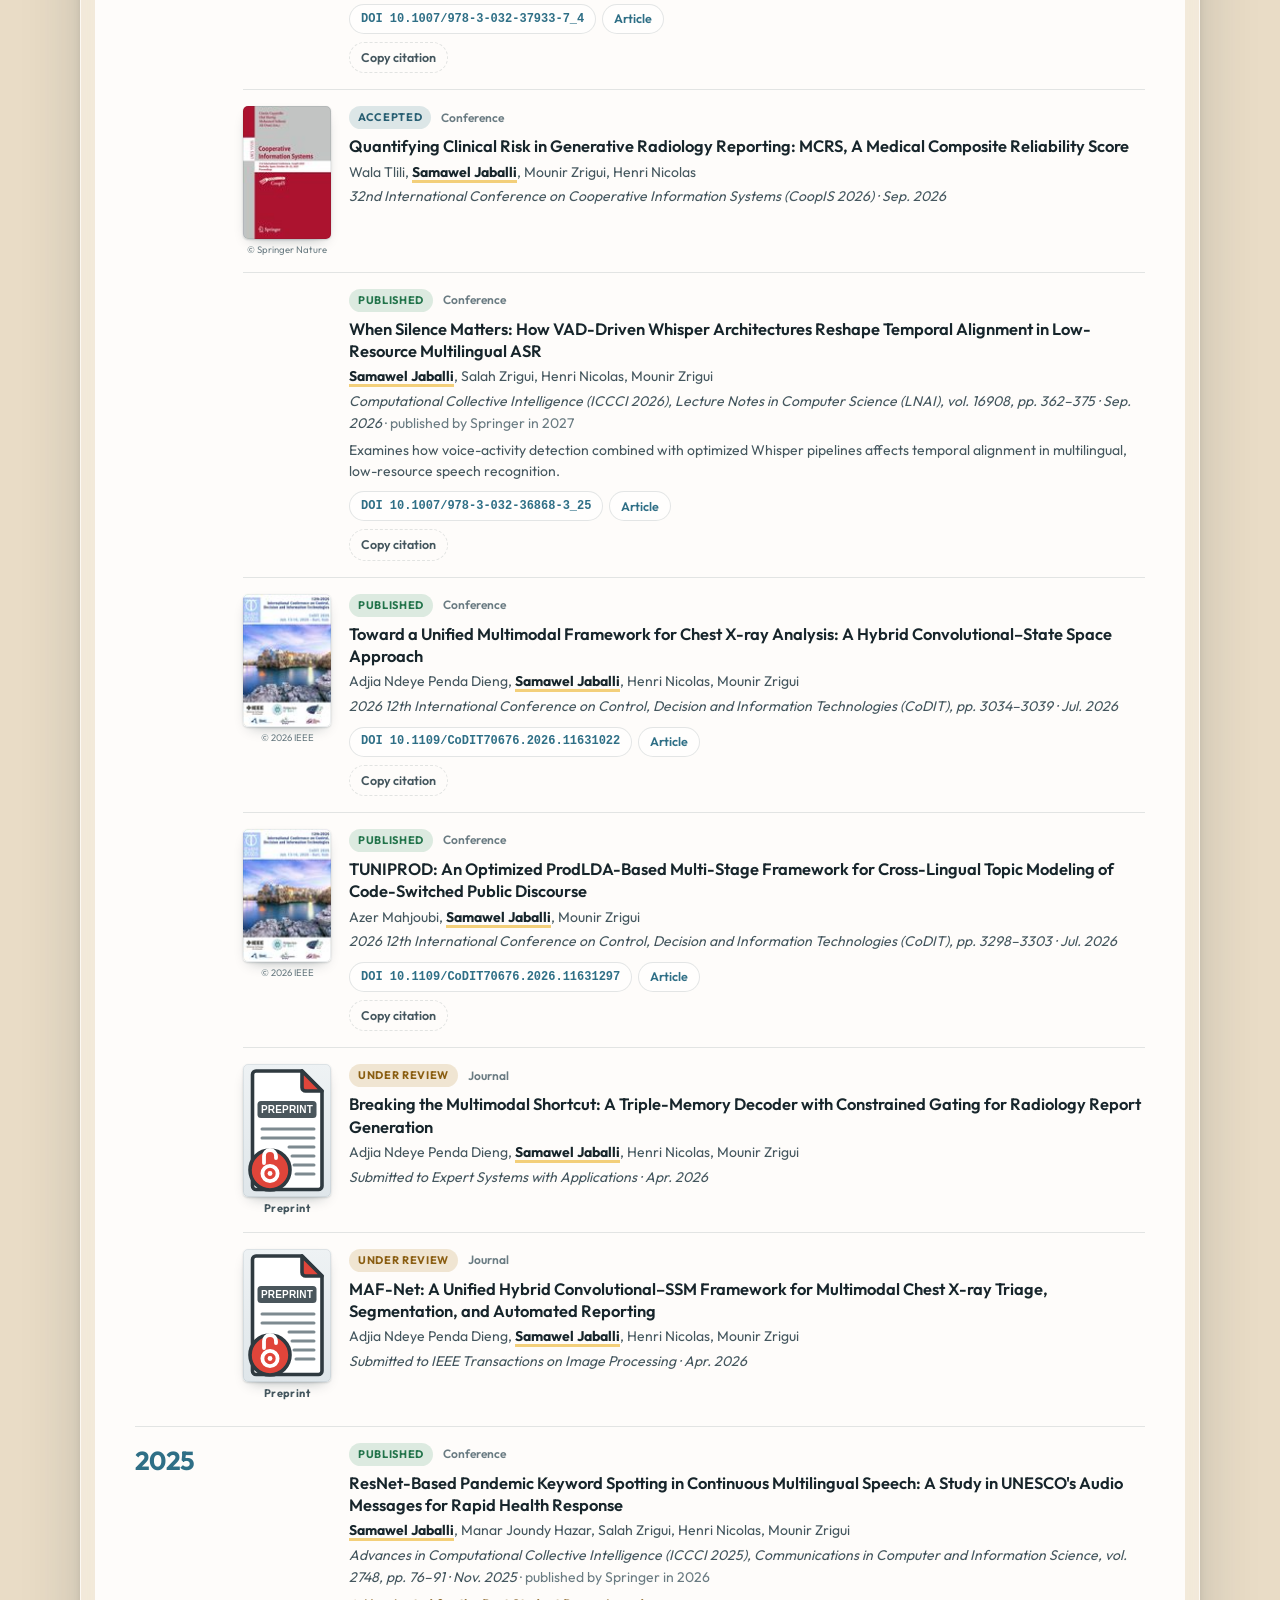
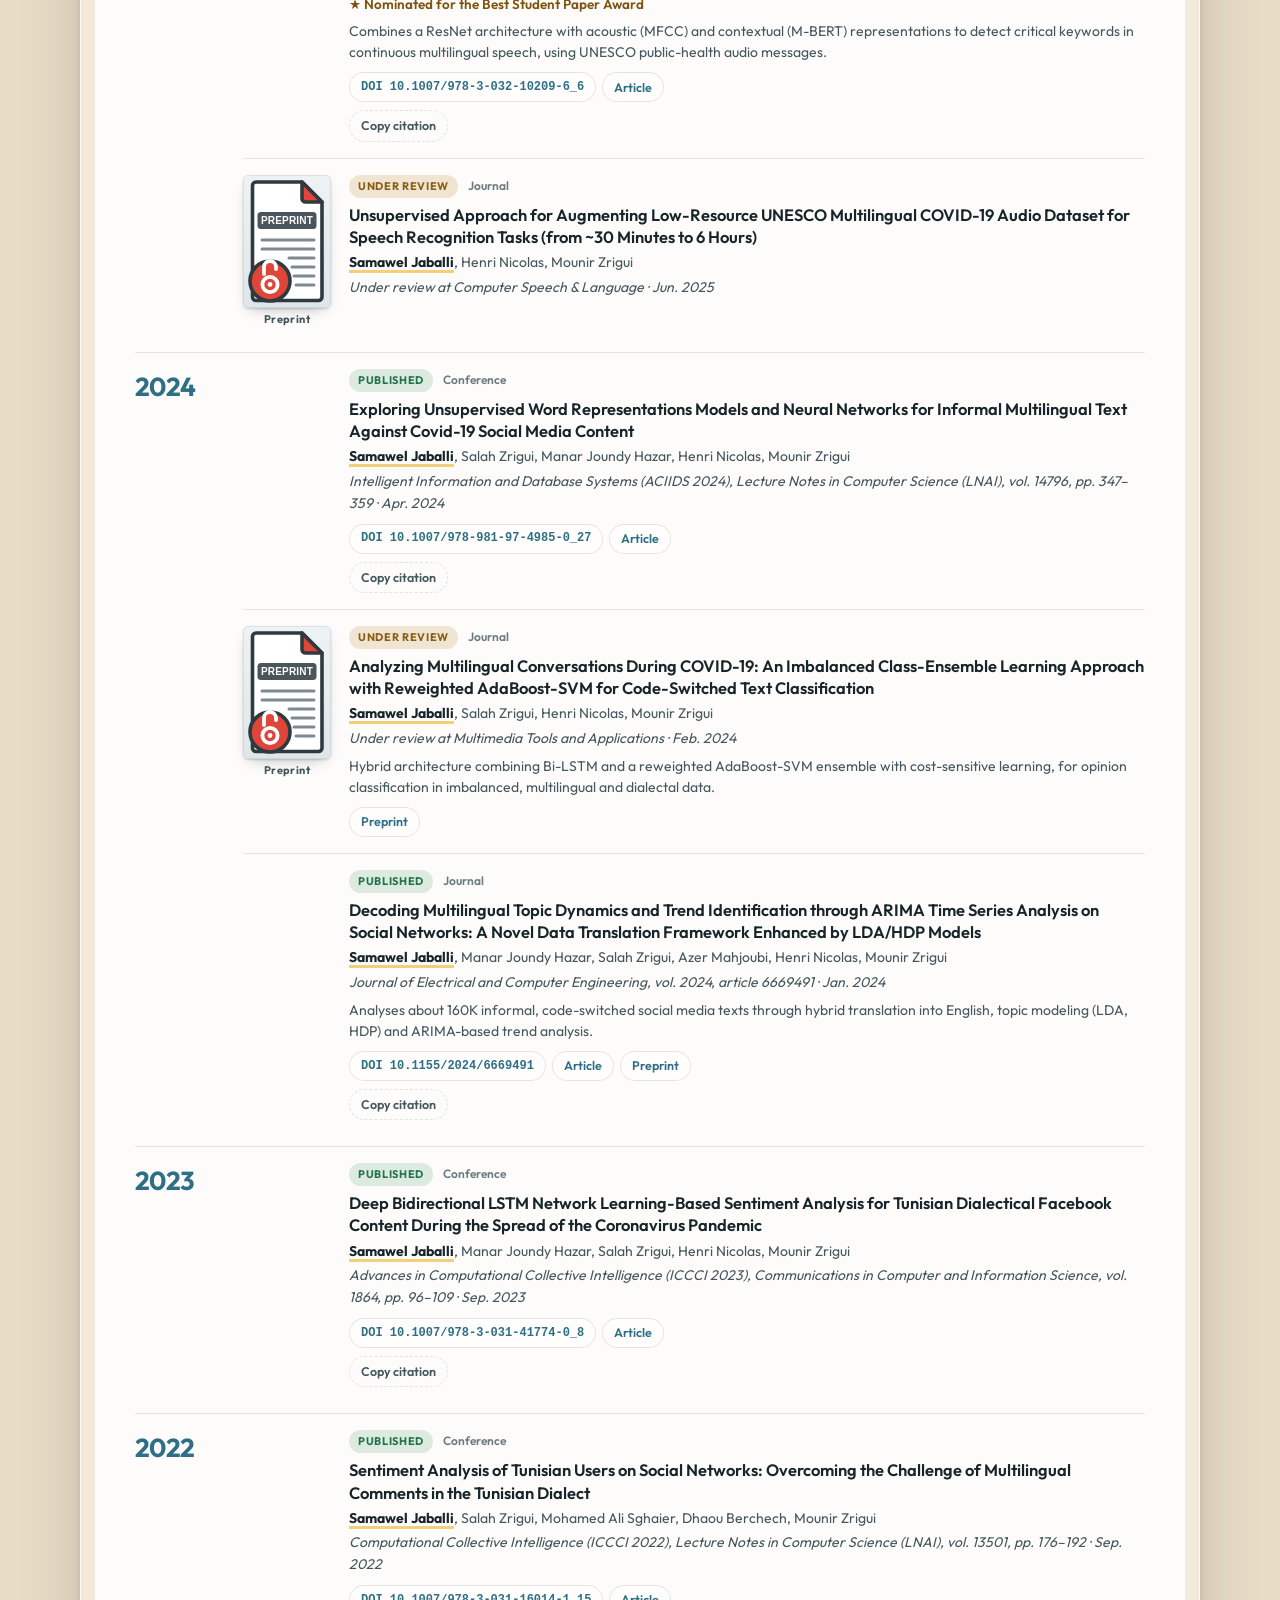
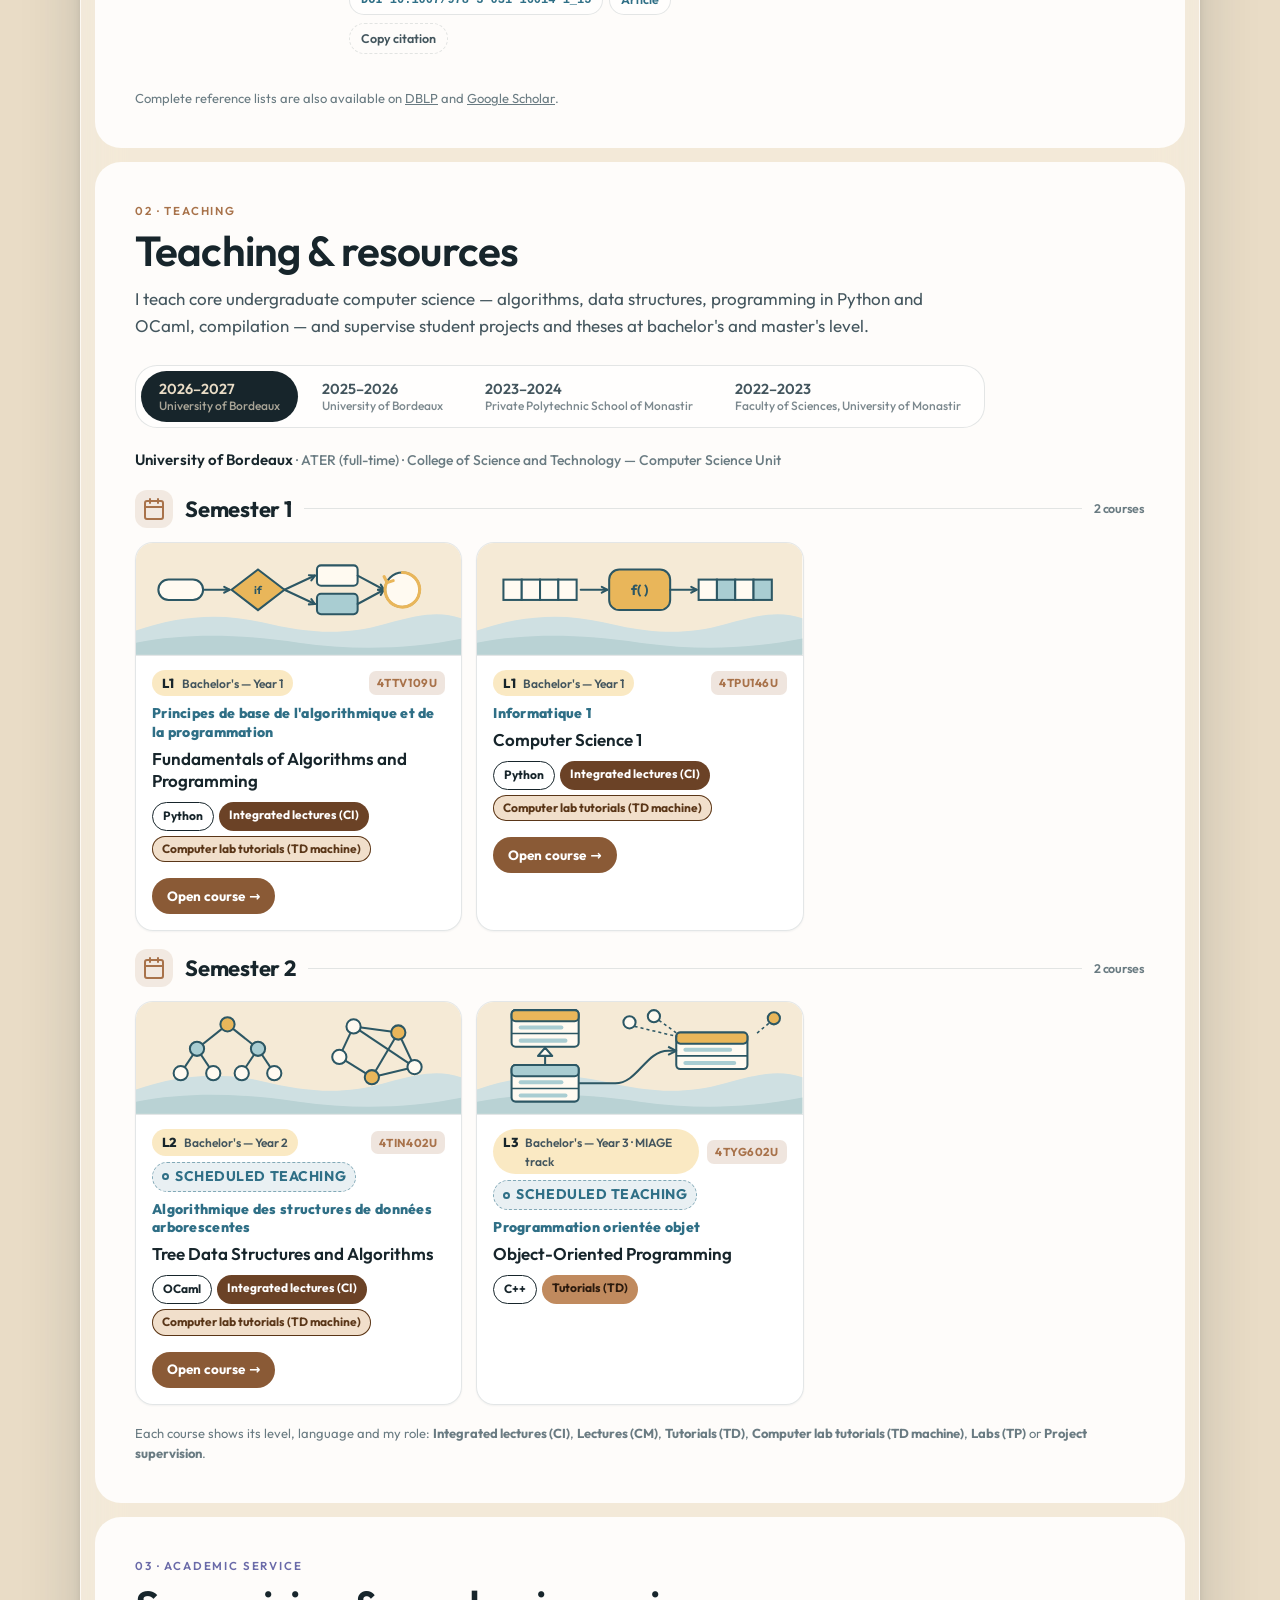
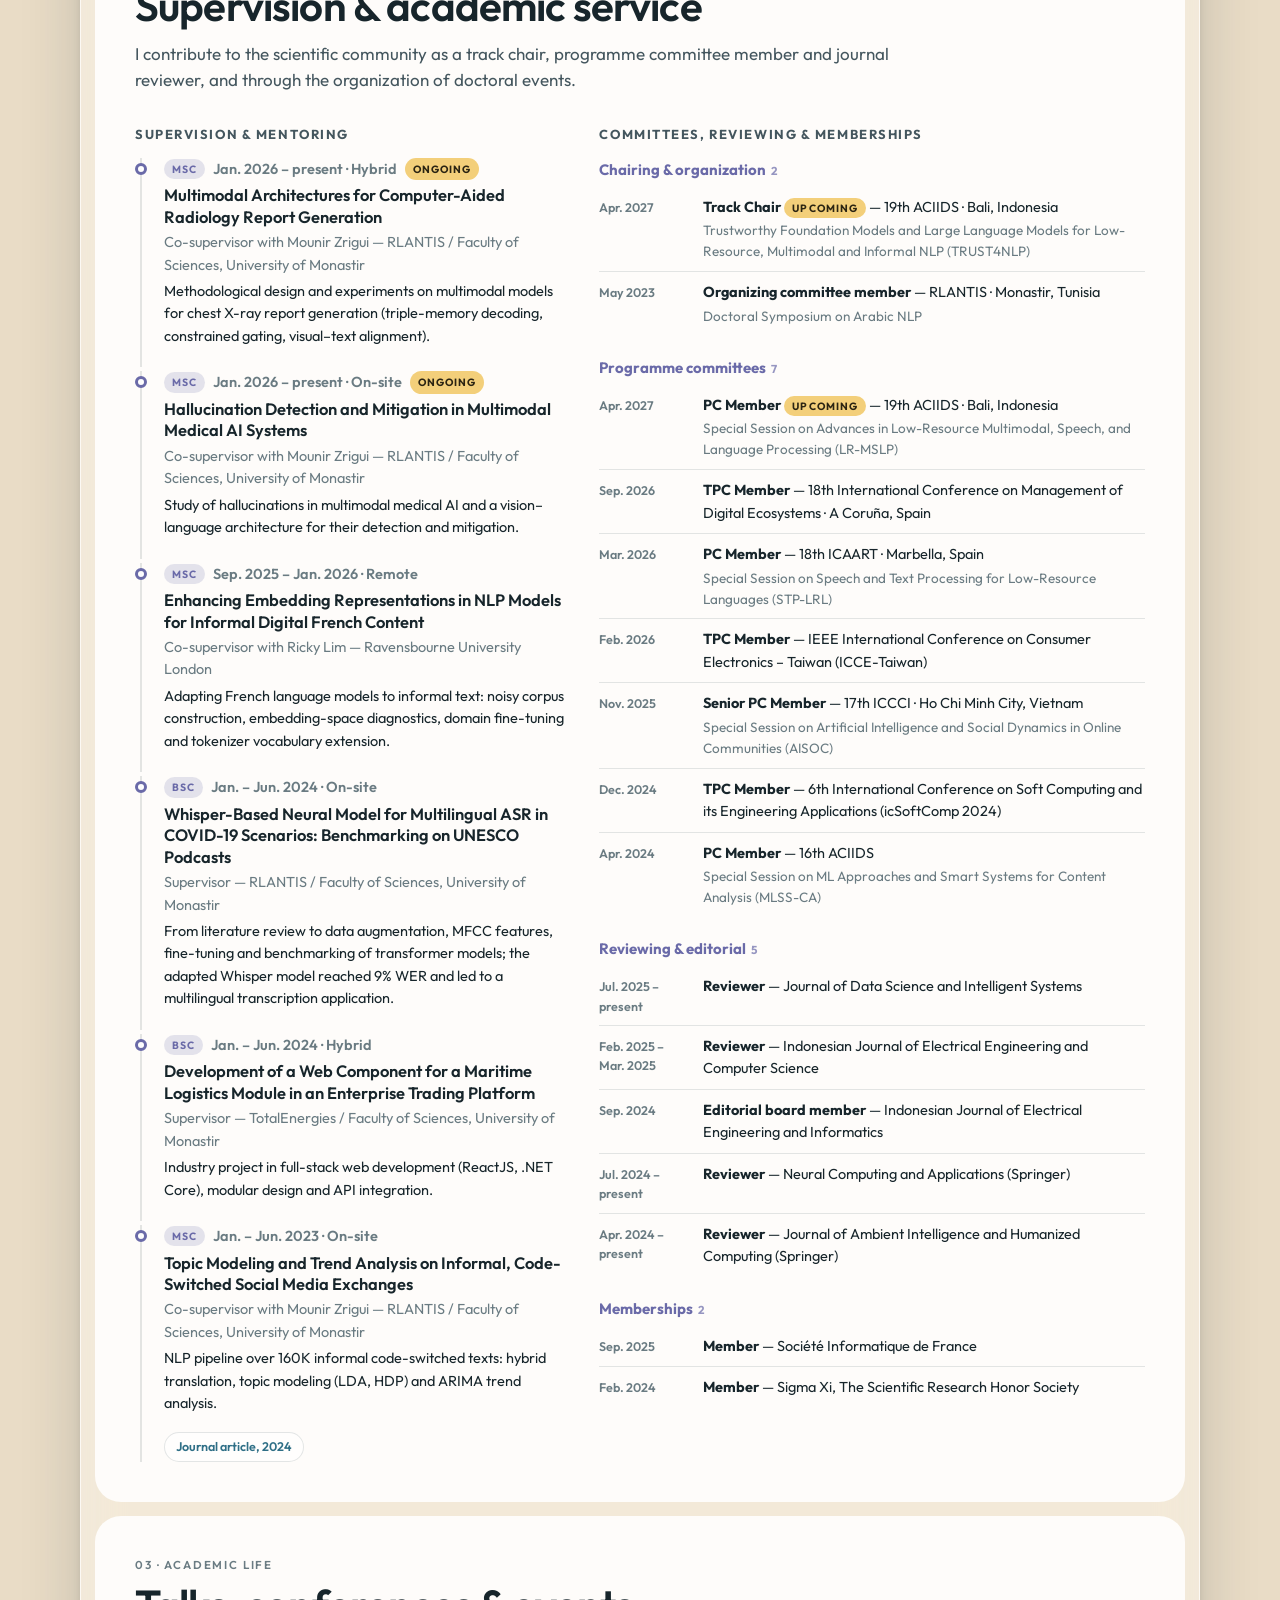
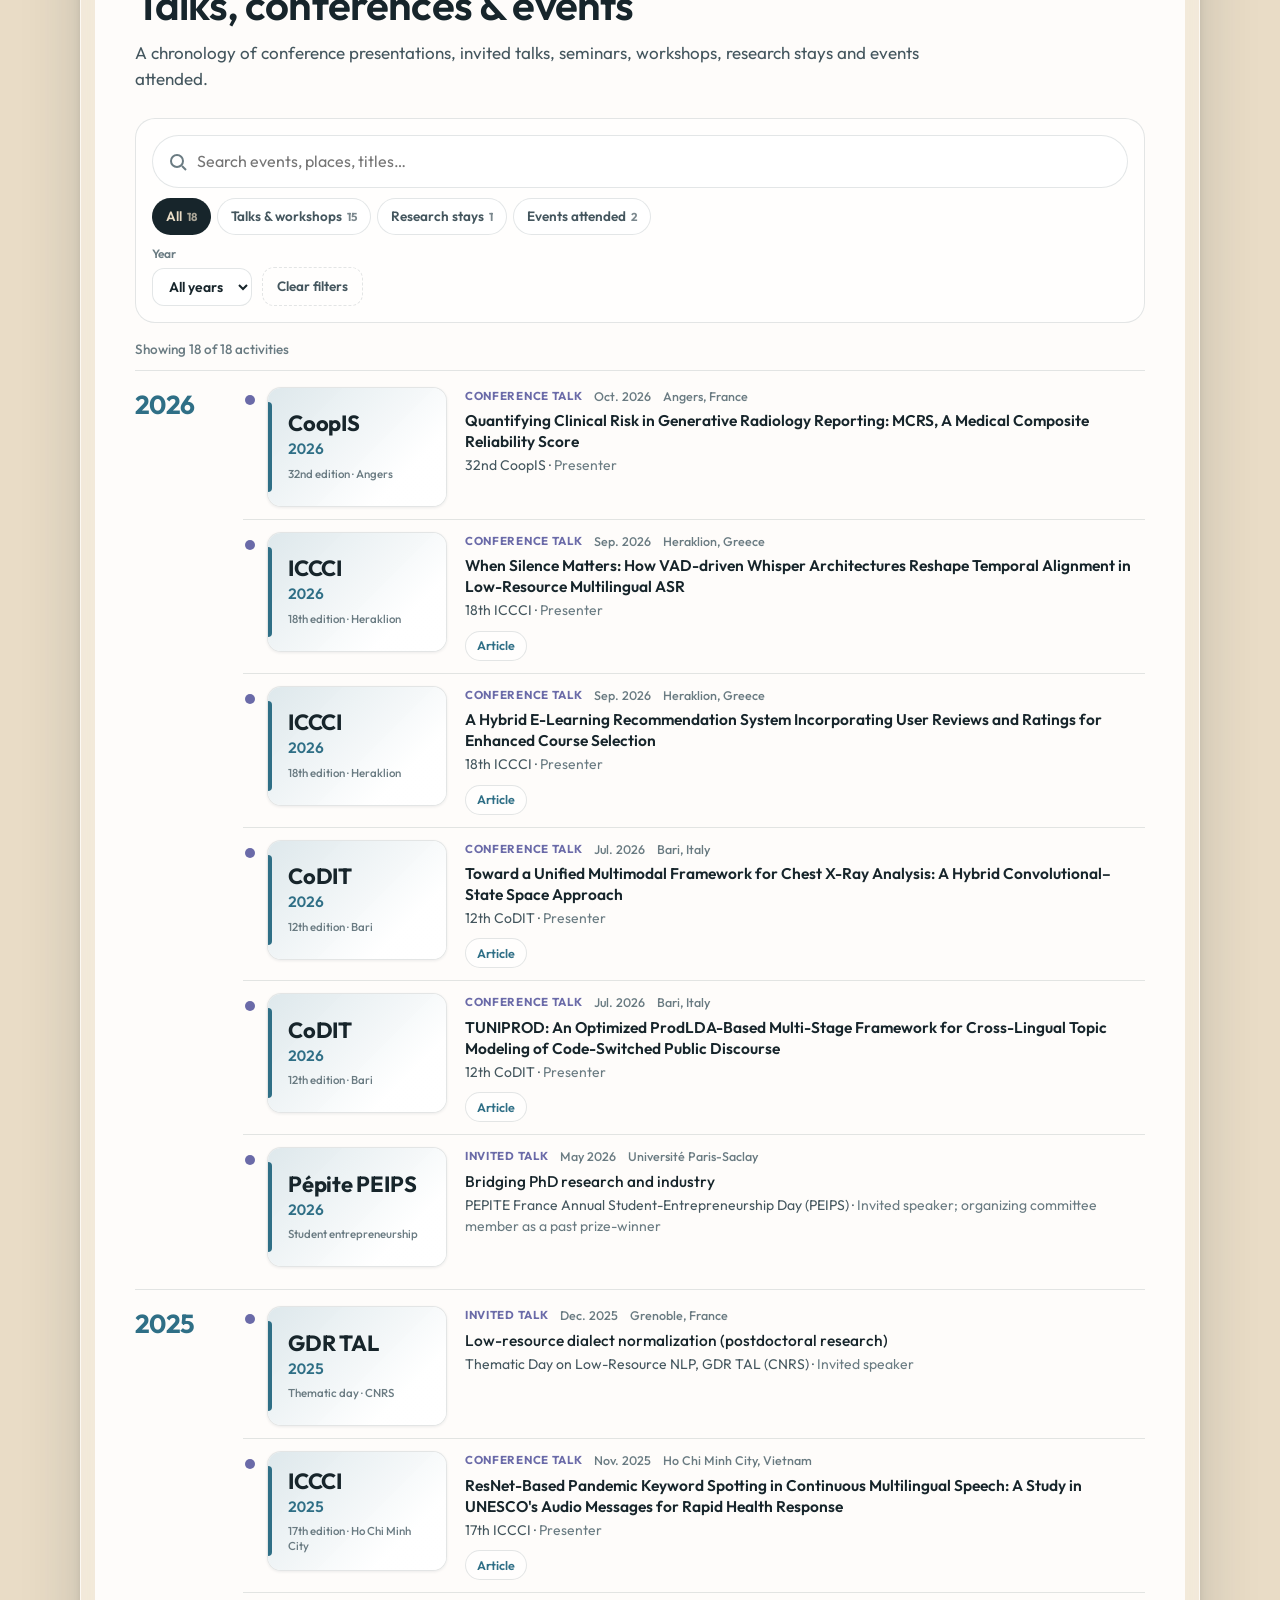
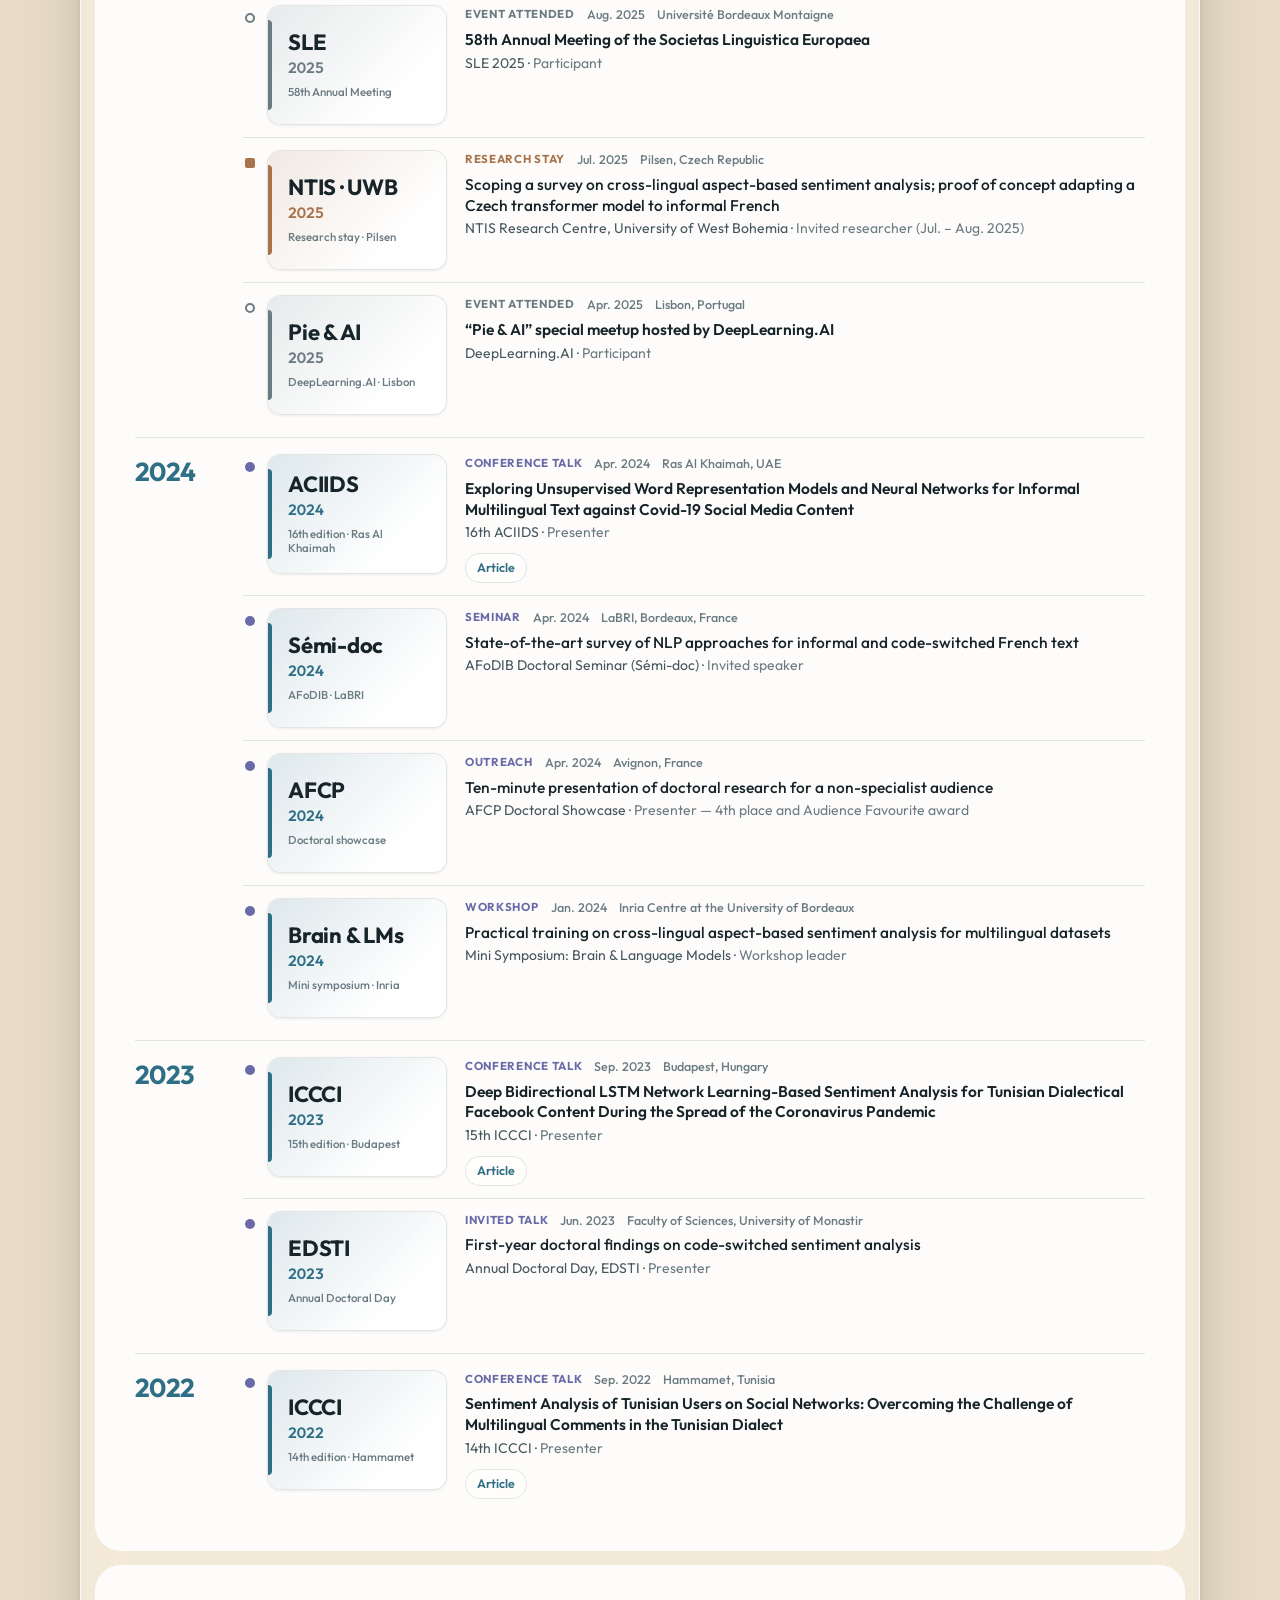
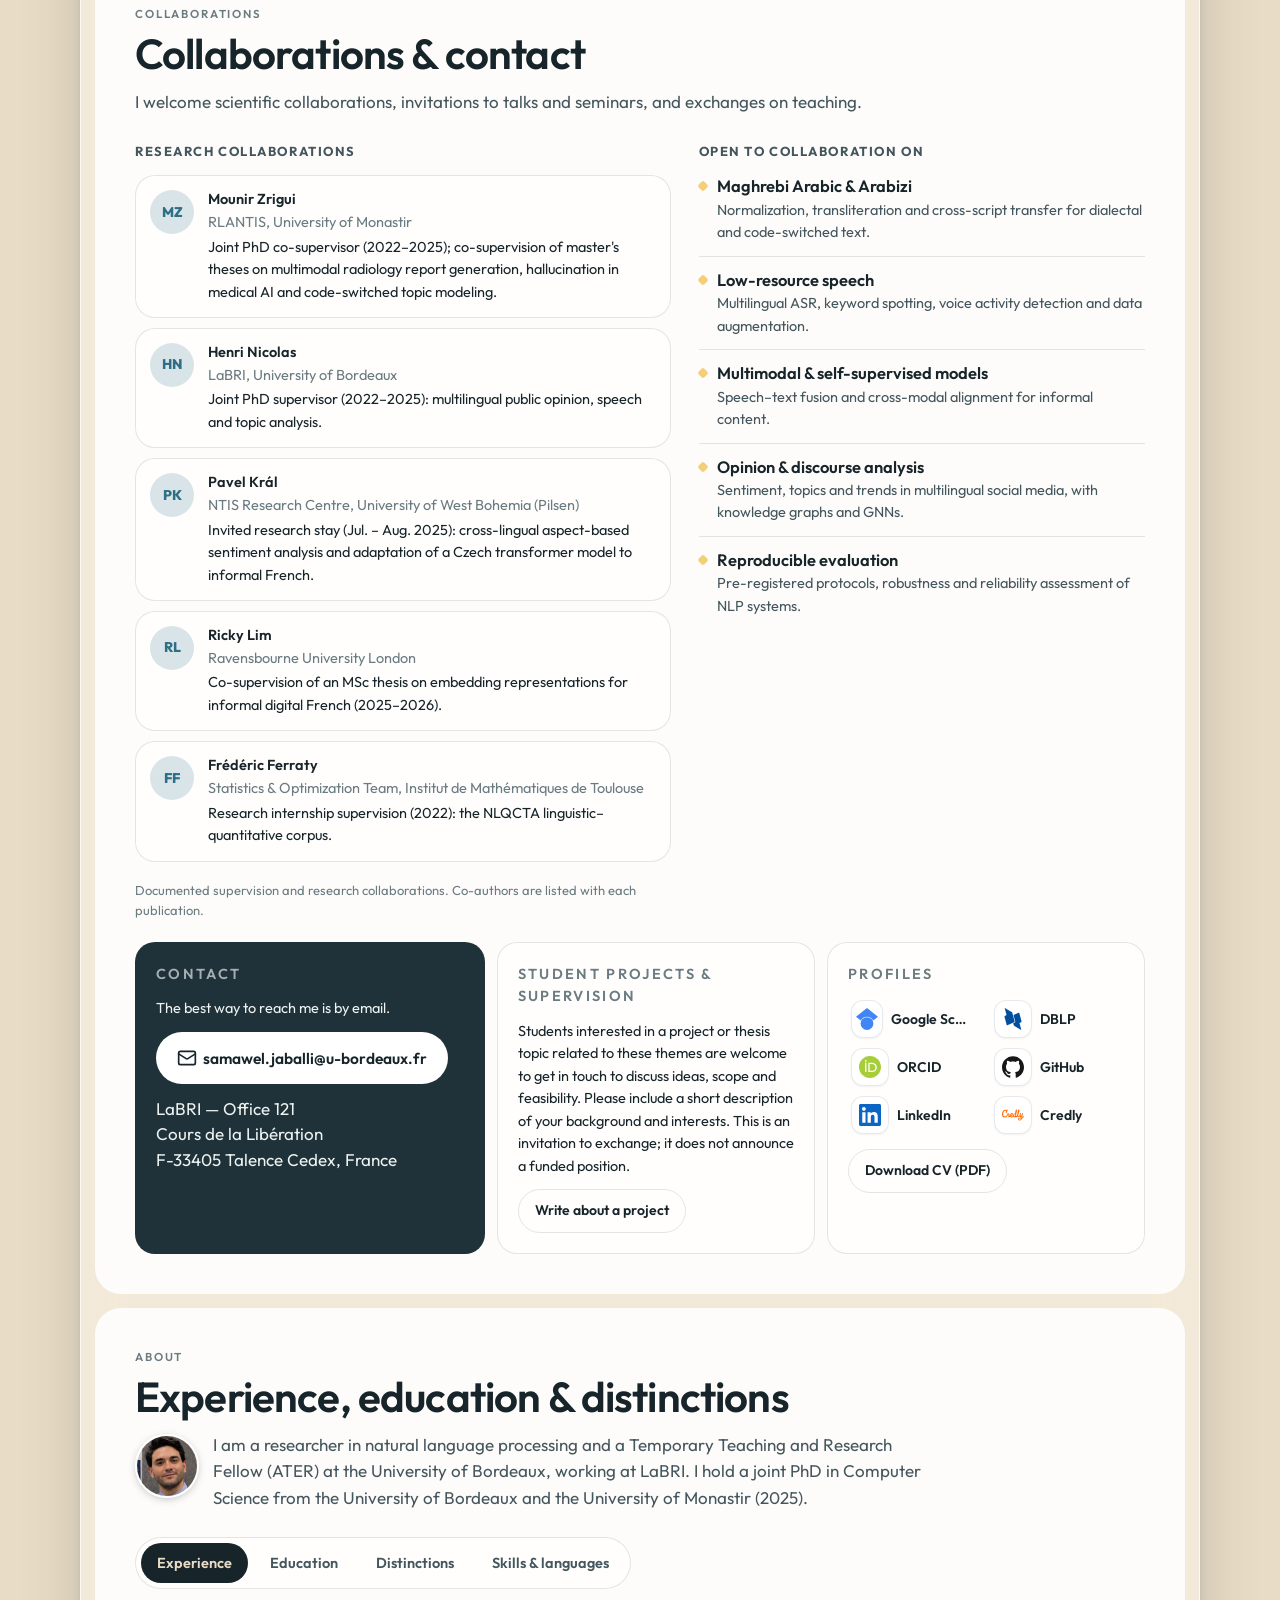
==== commit ade25374: "Research: presentation pages, figures and project card links" ====
--- a/index.html
+++ b/index.html
@@ -12,8 +12,8 @@
   <meta name="theme-color" content="#3f6470">
   <link rel="icon" href="assets/img/favicon.svg" type="image/svg+xml">
   <link rel="preload" href="assets/fonts/outfit-latin-wght-normal.woff2" as="font" type="font/woff2" crossorigin>
-  <link rel="stylesheet" href="assets/css/style.css?v=20261121h">
-  <link rel="stylesheet" href="assets/css/course.css?v=20261121h">
+  <link rel="stylesheet" href="assets/css/style.css?v=20261125a">
+  <link rel="stylesheet" href="assets/css/course.css?v=20261125a">
   <script>
     /* Apply saved / system theme before paint */
     (function () {
@@ -95,9 +95,9 @@
 
   <div class="scrubber" aria-hidden="true"><span class="scrubber-fill" id="scrubberFill"></span></div>
 
-  <script src="assets/js/icons.js?v=20261121h"></script>
-  <script src="assets/js/illustrations.js?v=20261121h"></script>
-  <script src="assets/js/content.js?v=20261121h"></script>
-  <script src="assets/js/app.js?v=20261121h"></script>
+  <script src="assets/js/icons.js?v=20261125a"></script>
+  <script src="assets/js/illustrations.js?v=20261125a"></script>
+  <script src="assets/js/content.js?v=20261125a"></script>
+  <script src="assets/js/app.js?v=20261125a"></script>
 </body>
 </html>
--- a/assets/css/course.css
+++ b/assets/css/course.css
@@ -220,3 +220,9 @@
 .cp-kit-d { font-size: 14px; color: var(--ink-2); }
 @media (max-width: 760px) { .cp-kit { grid-template-columns: 1fr; } .cp-feature { flex-direction: column; } }
 .cp-feature .cp-p { max-width: none; }
+
+/* ---------- research project cards (home page): link to the presentation page ---------- */
+.project-link { color: inherit; text-decoration: none; background-image: linear-gradient(currentColor, currentColor); background-size: 0 1.5px; background-position: 0 100%; background-repeat: no-repeat; transition: background-size .2s ease; }
+.project-link:hover, .project-link:focus-visible { background-size: 100% 1.5px; }
+.course-open.project-more { background: var(--research); color: #fff; }
+:root[data-theme="night"] .course-open.project-more { color: #0f1a26; }
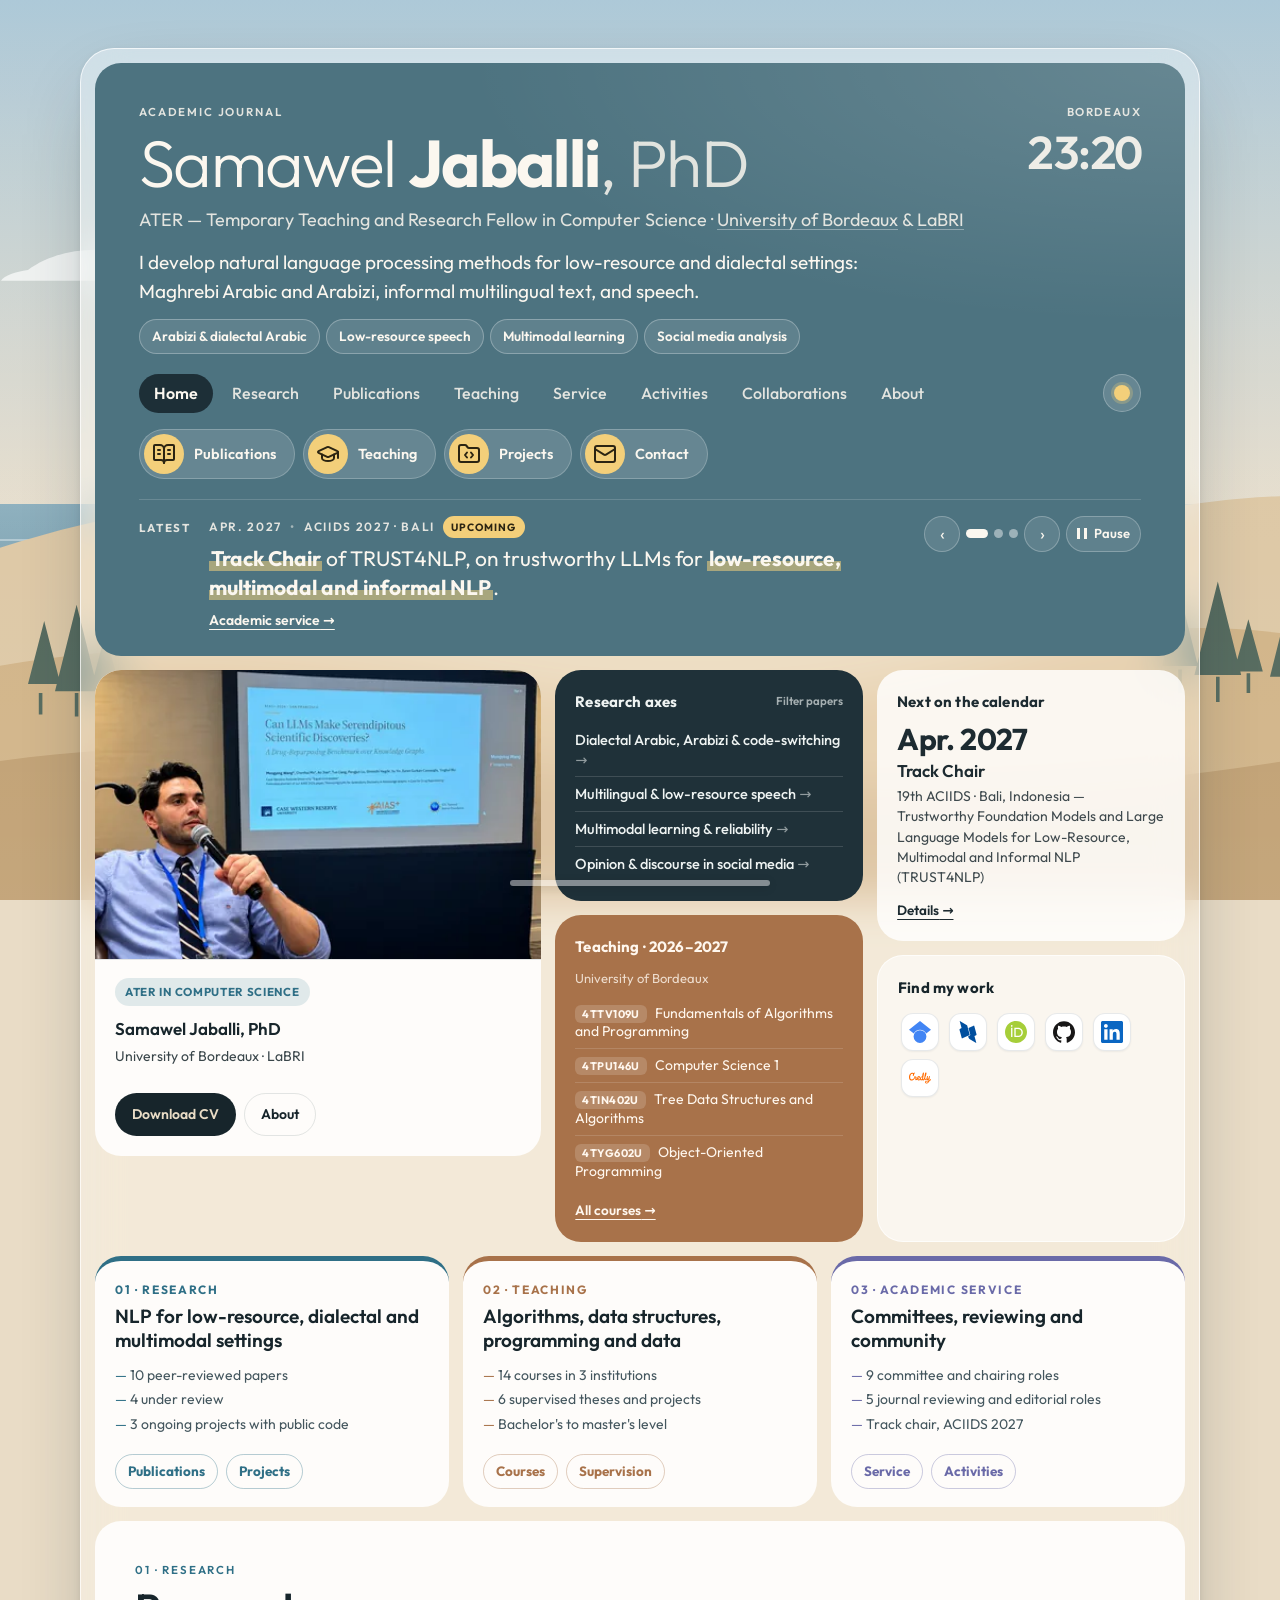
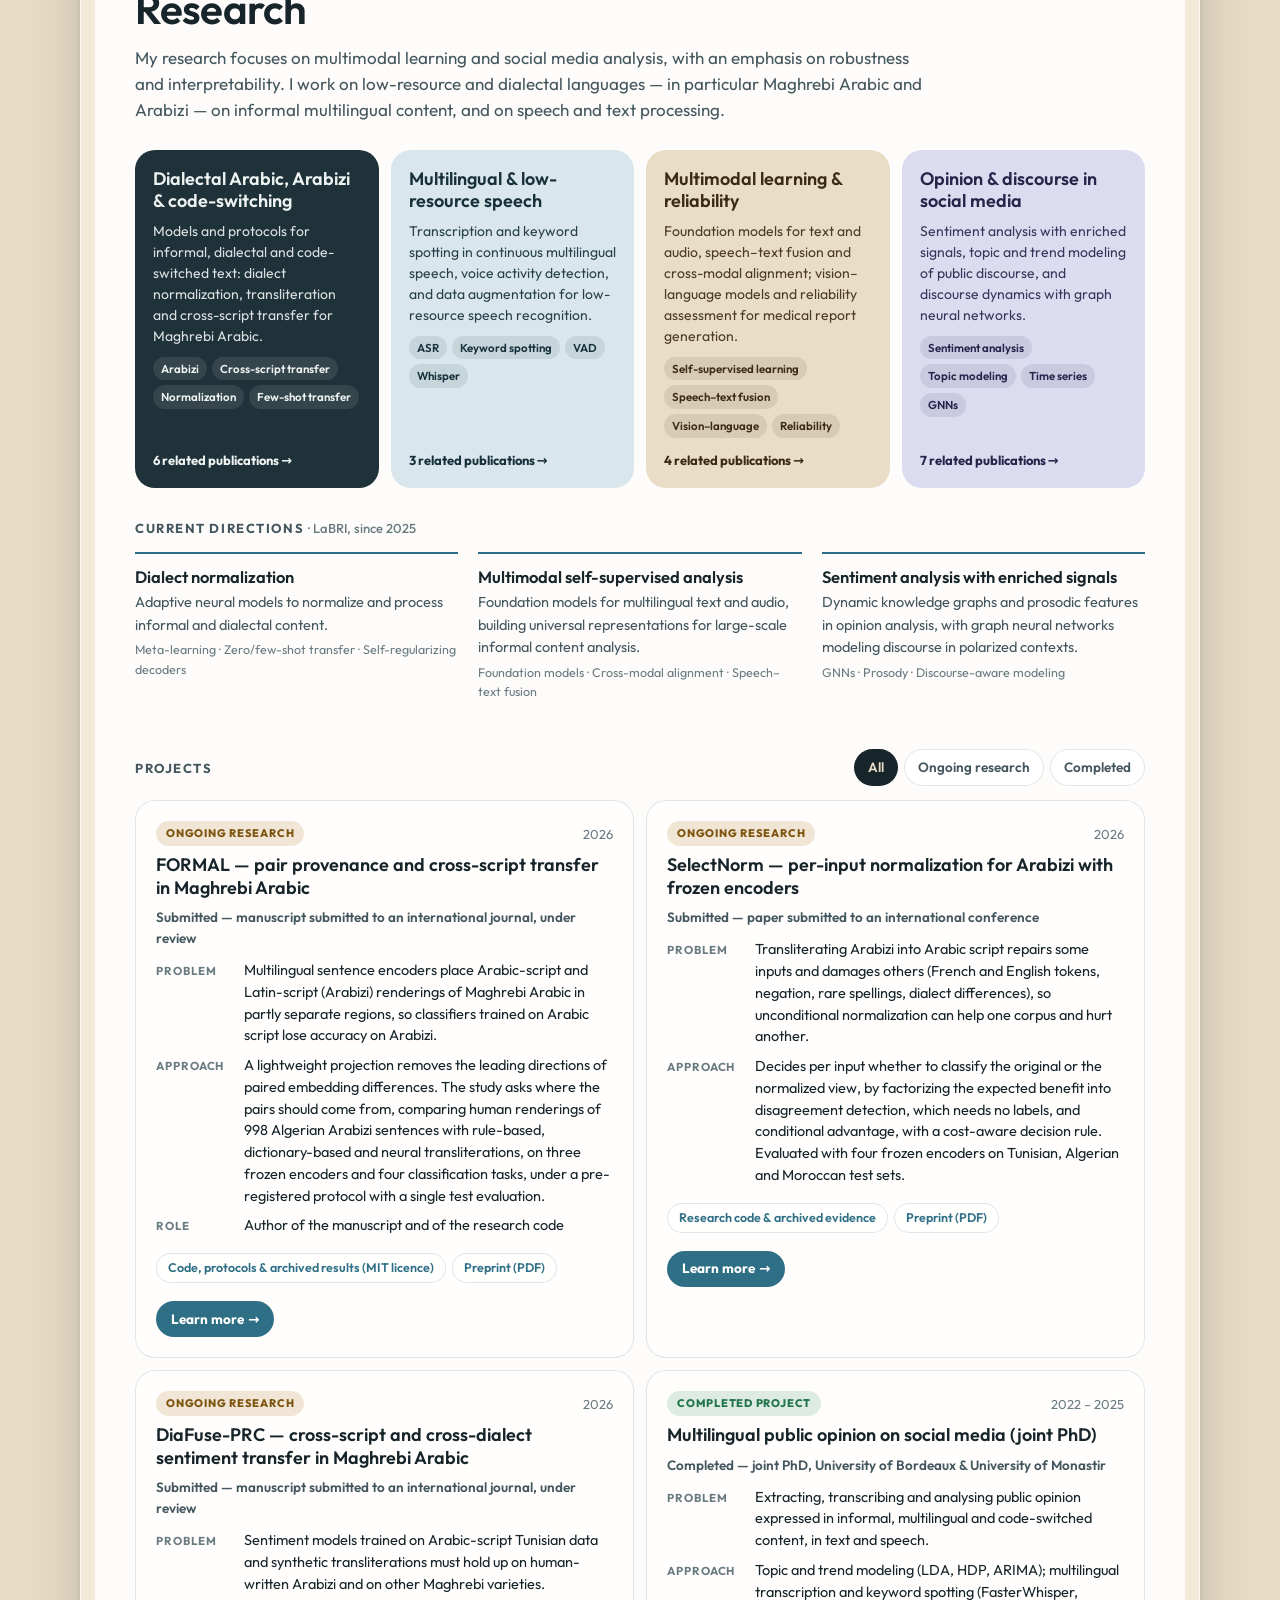
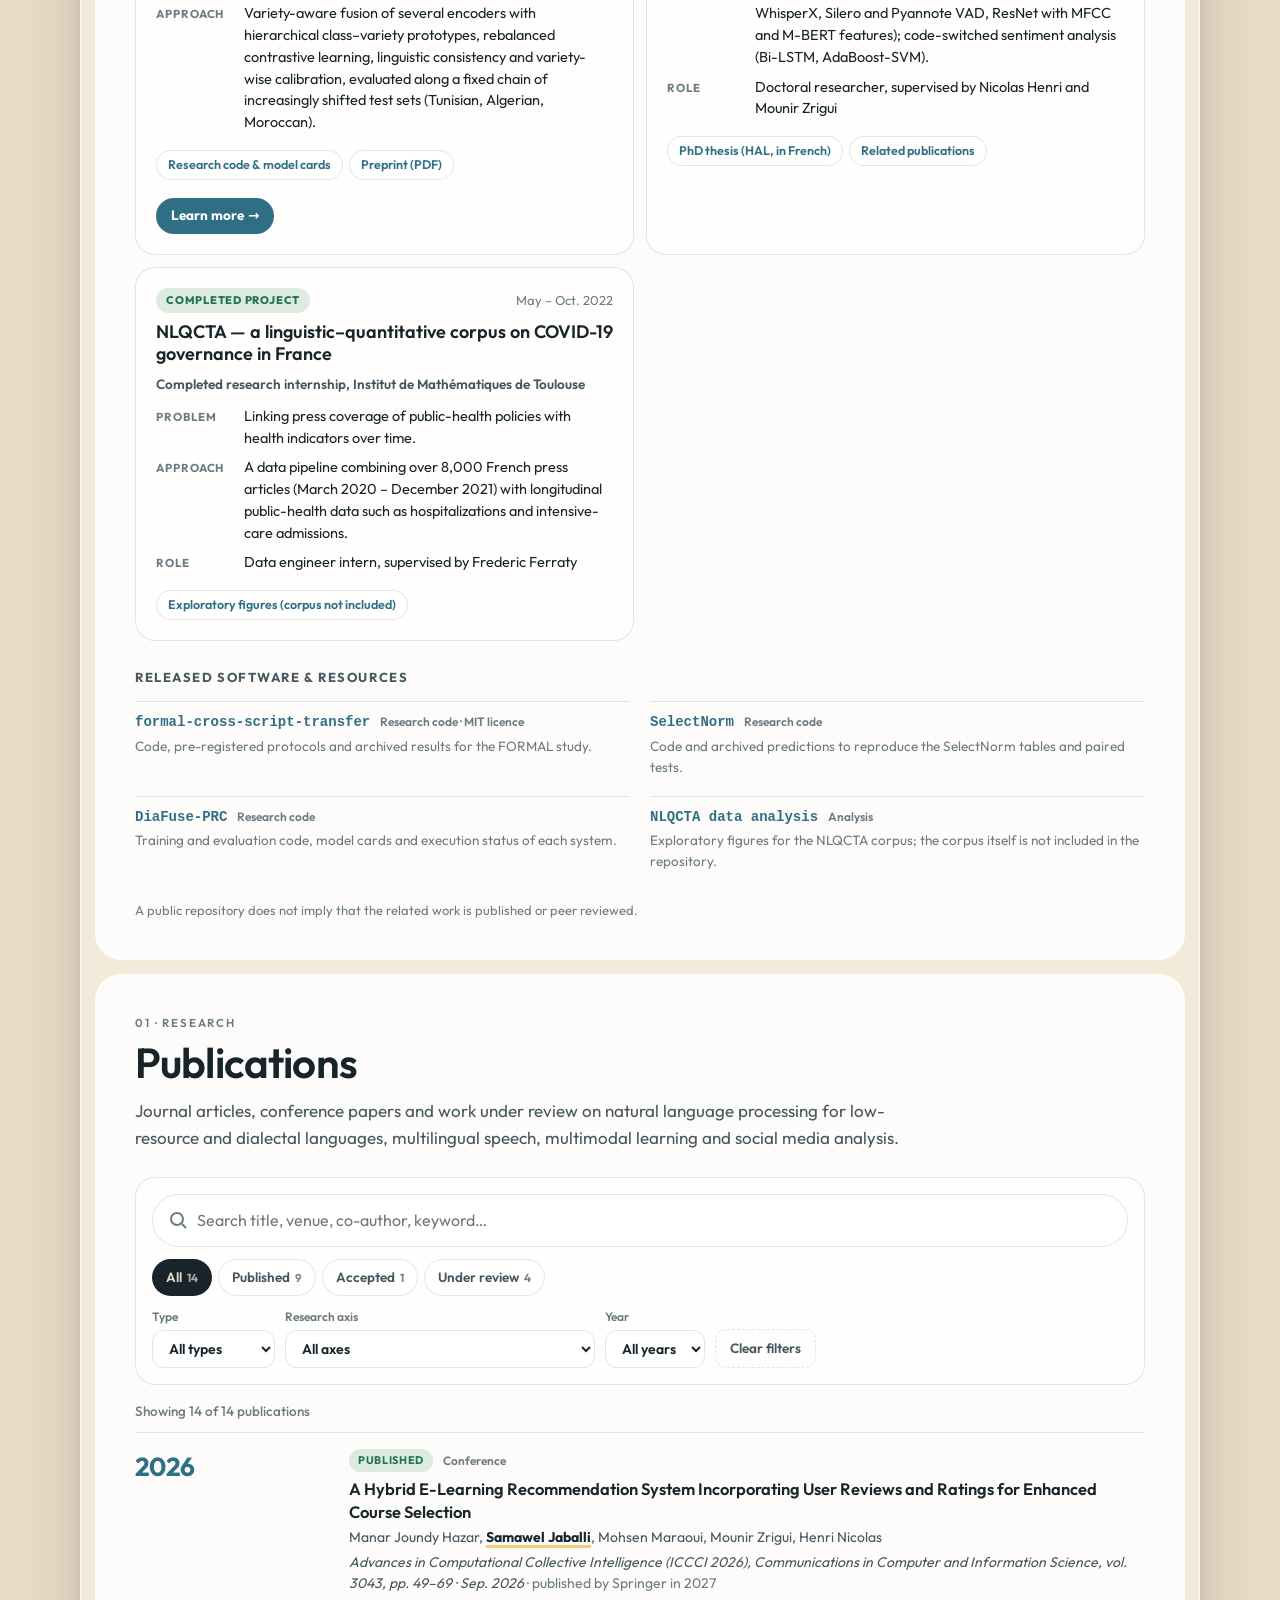
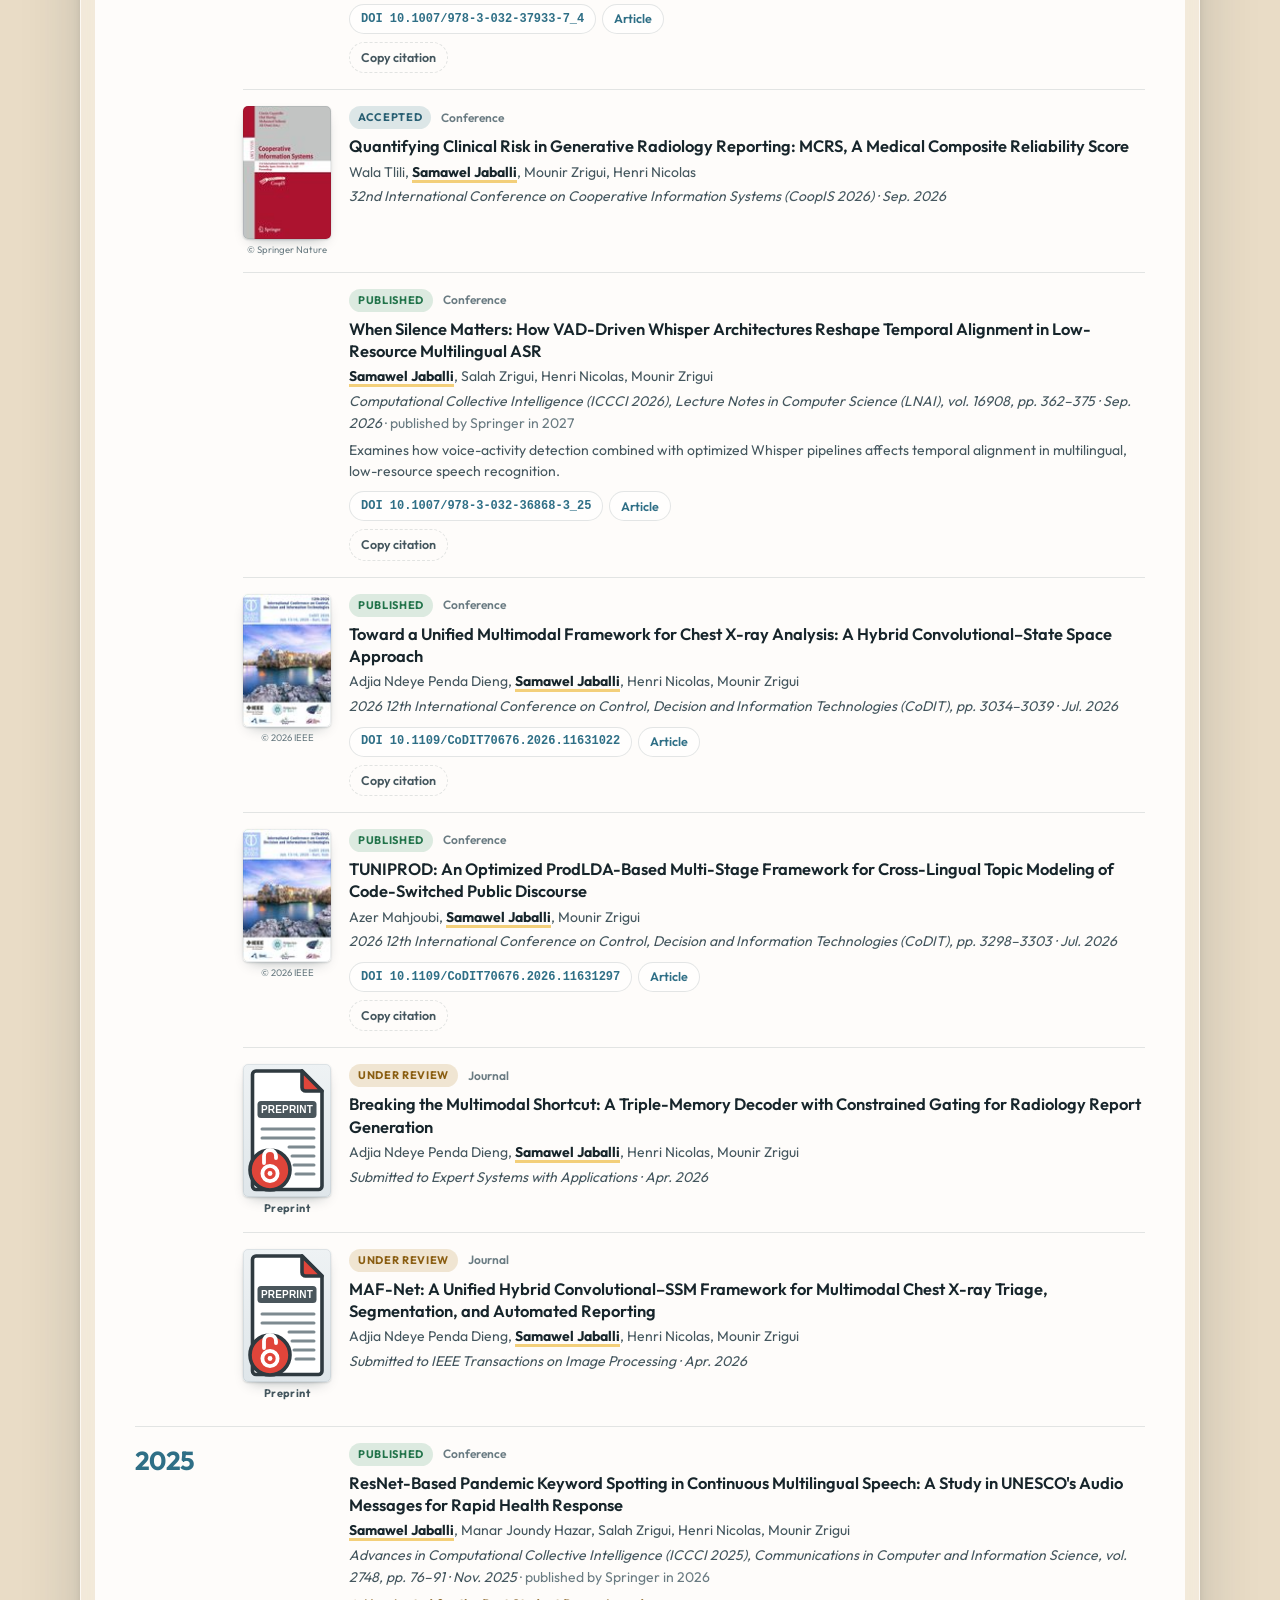
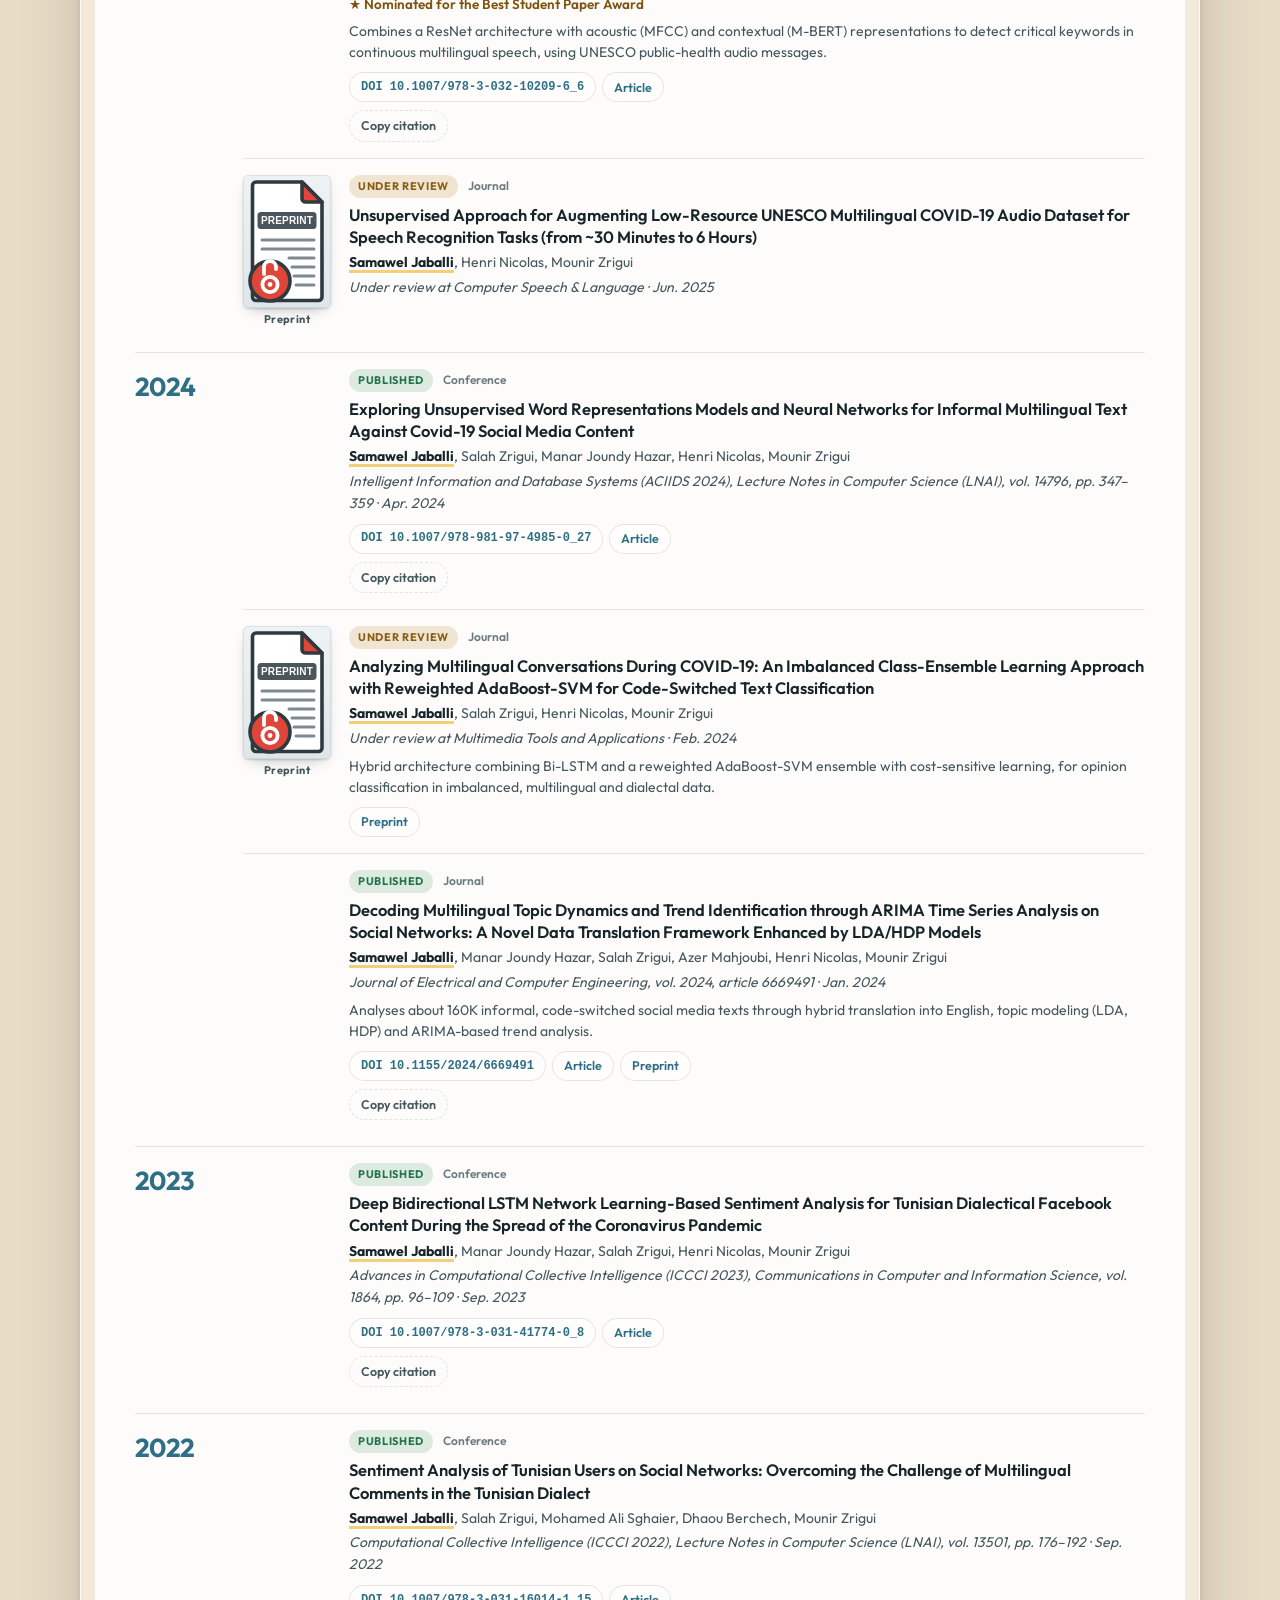
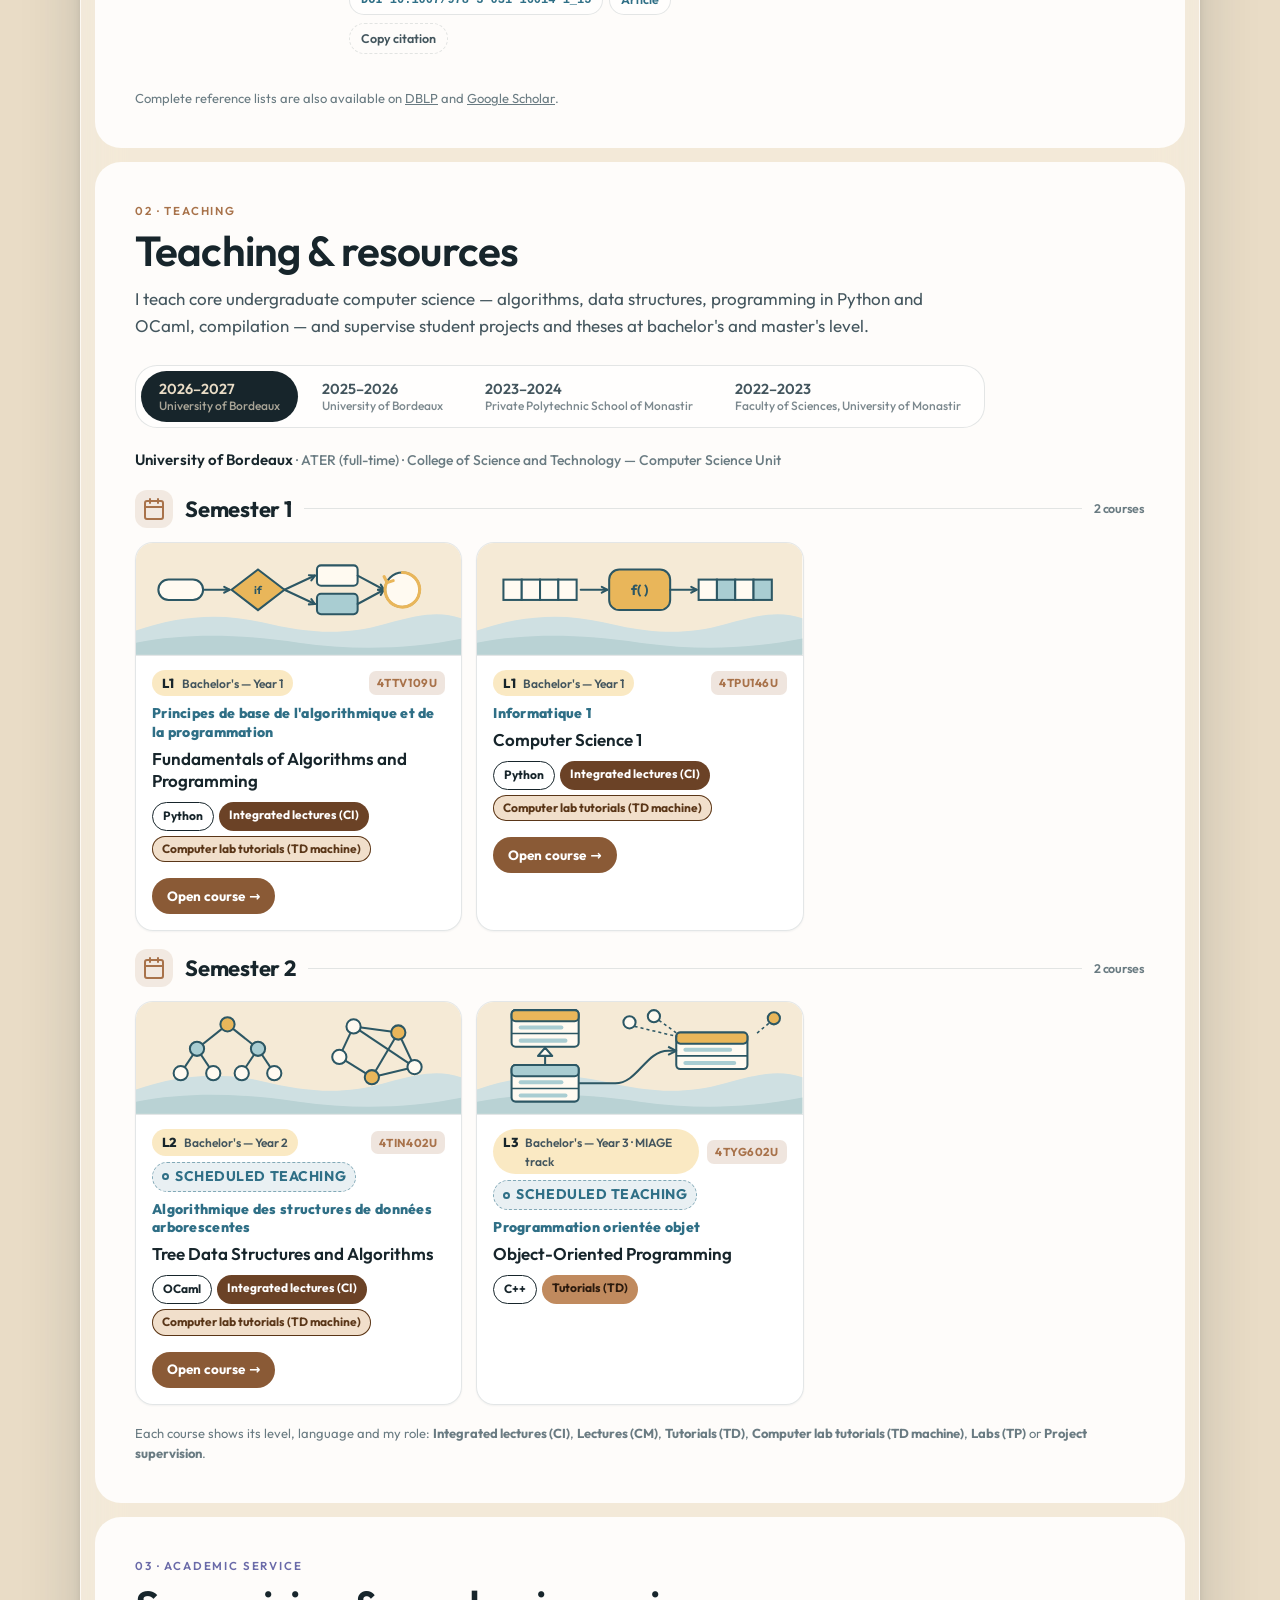
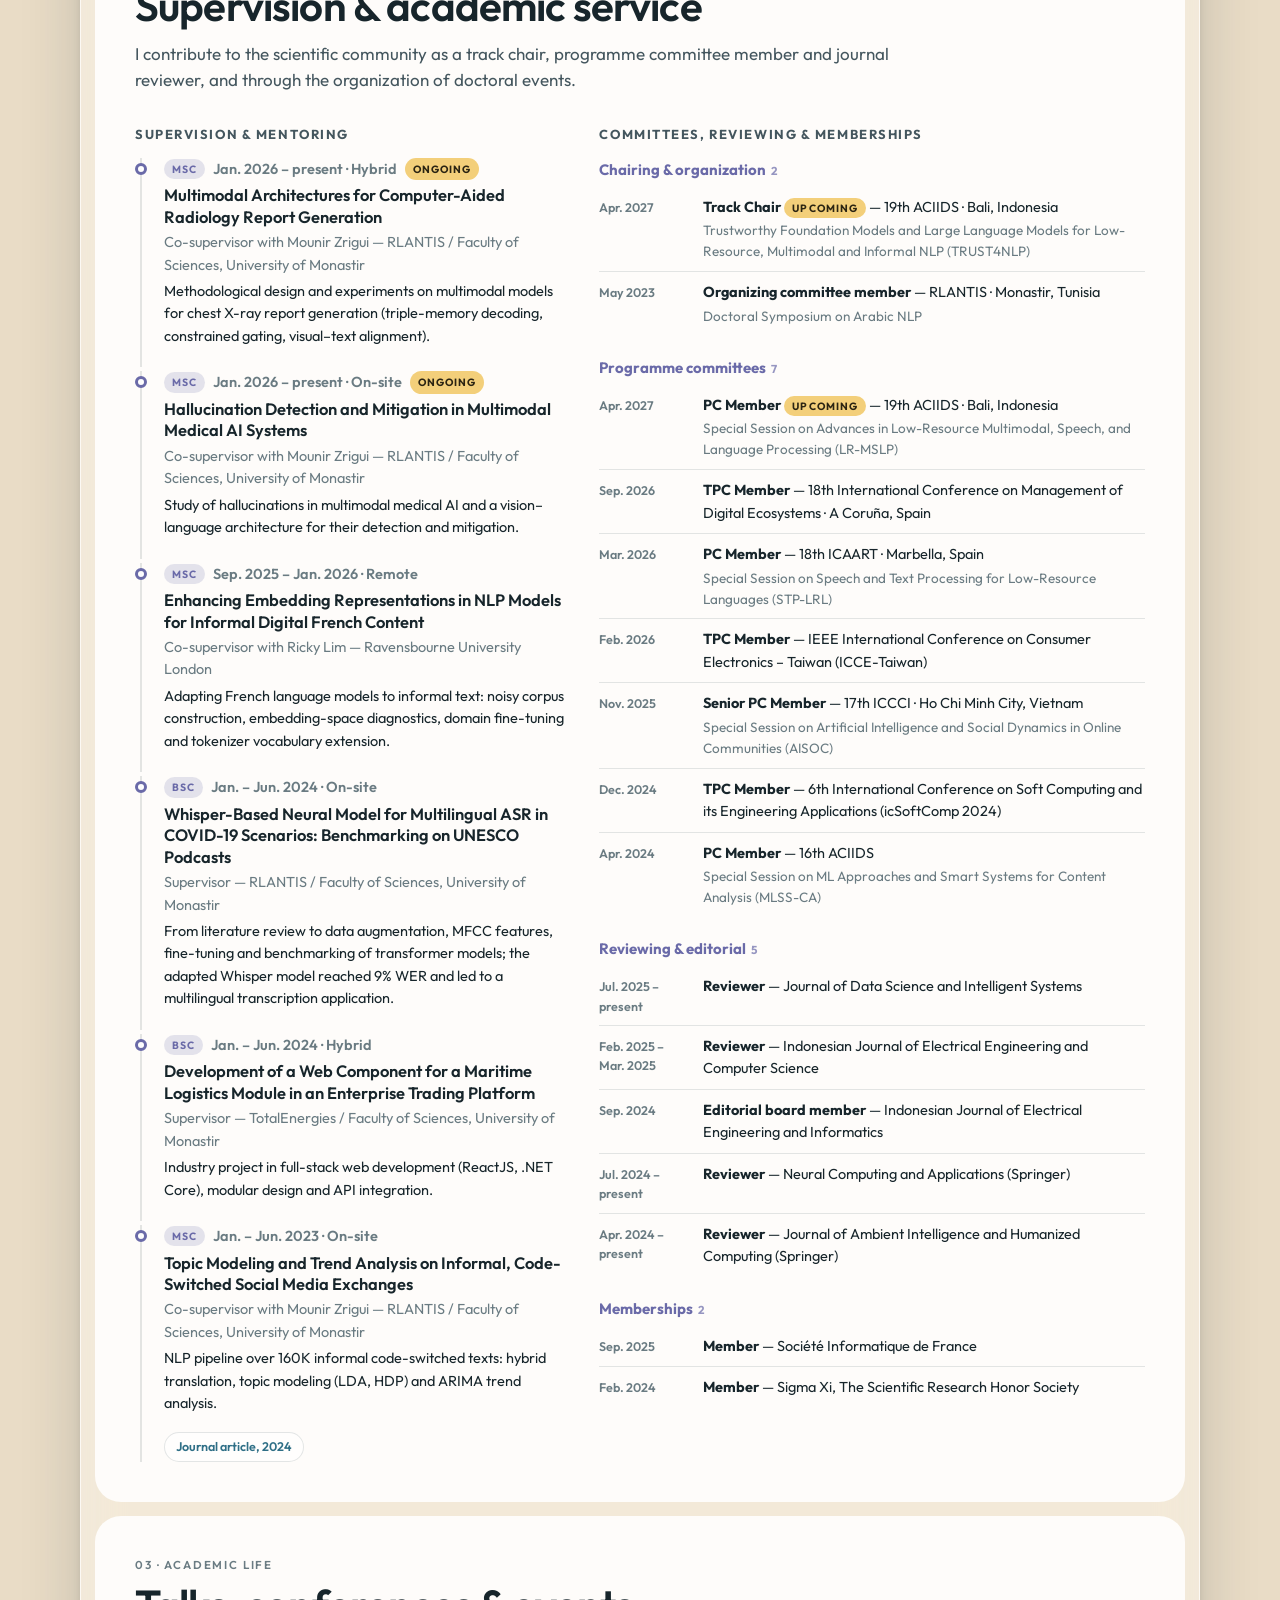
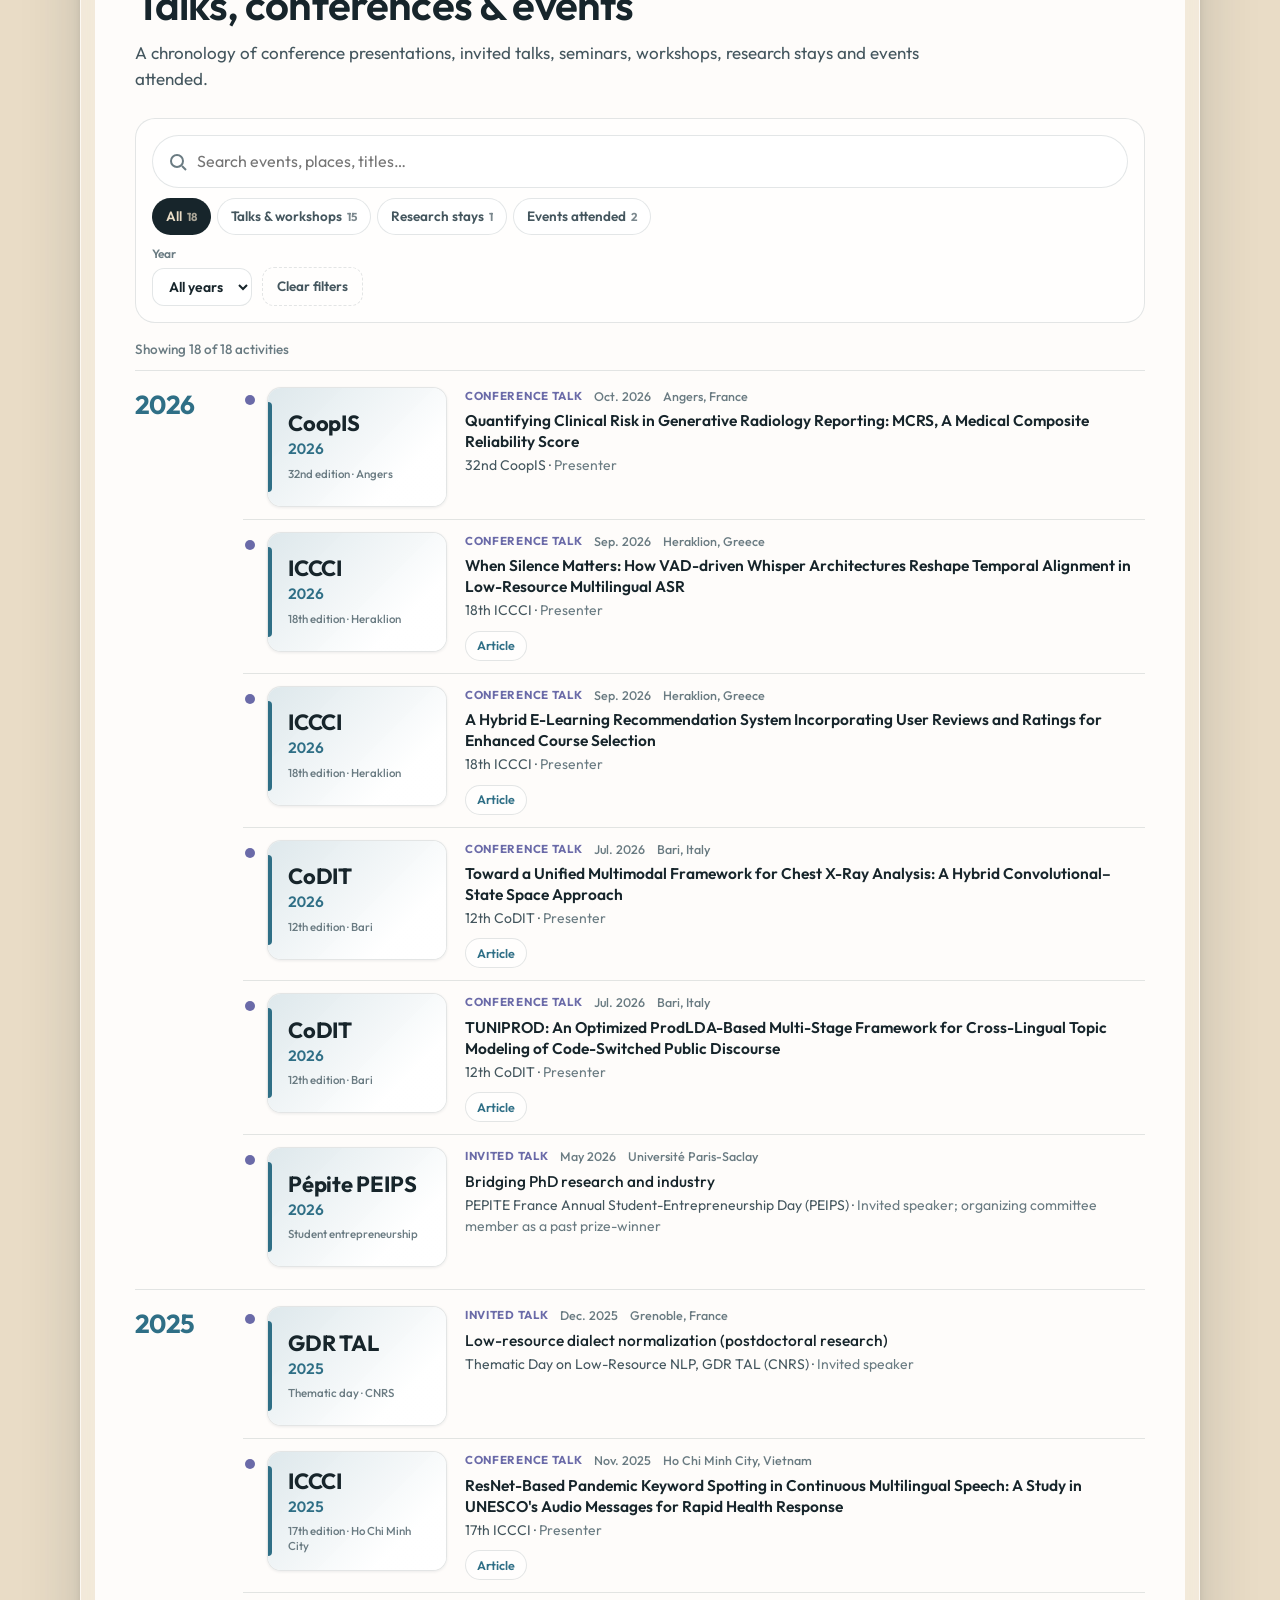
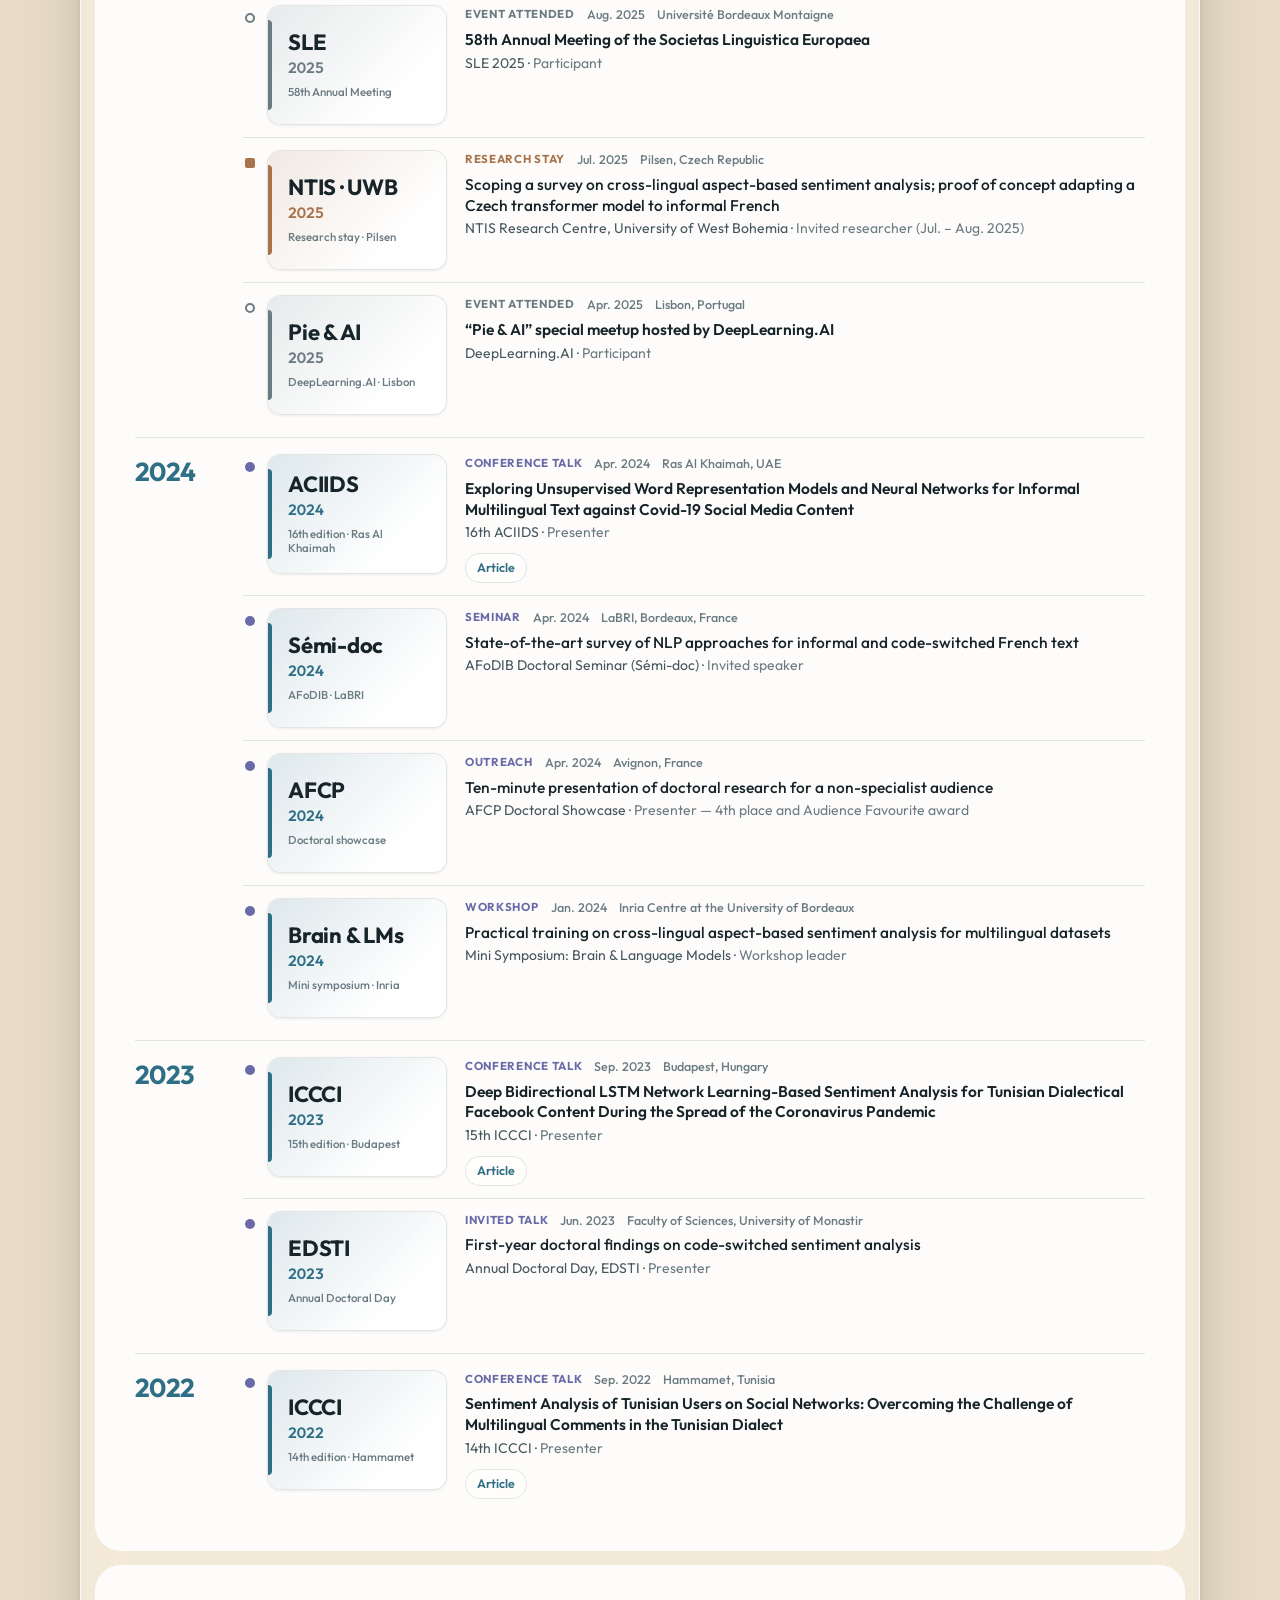
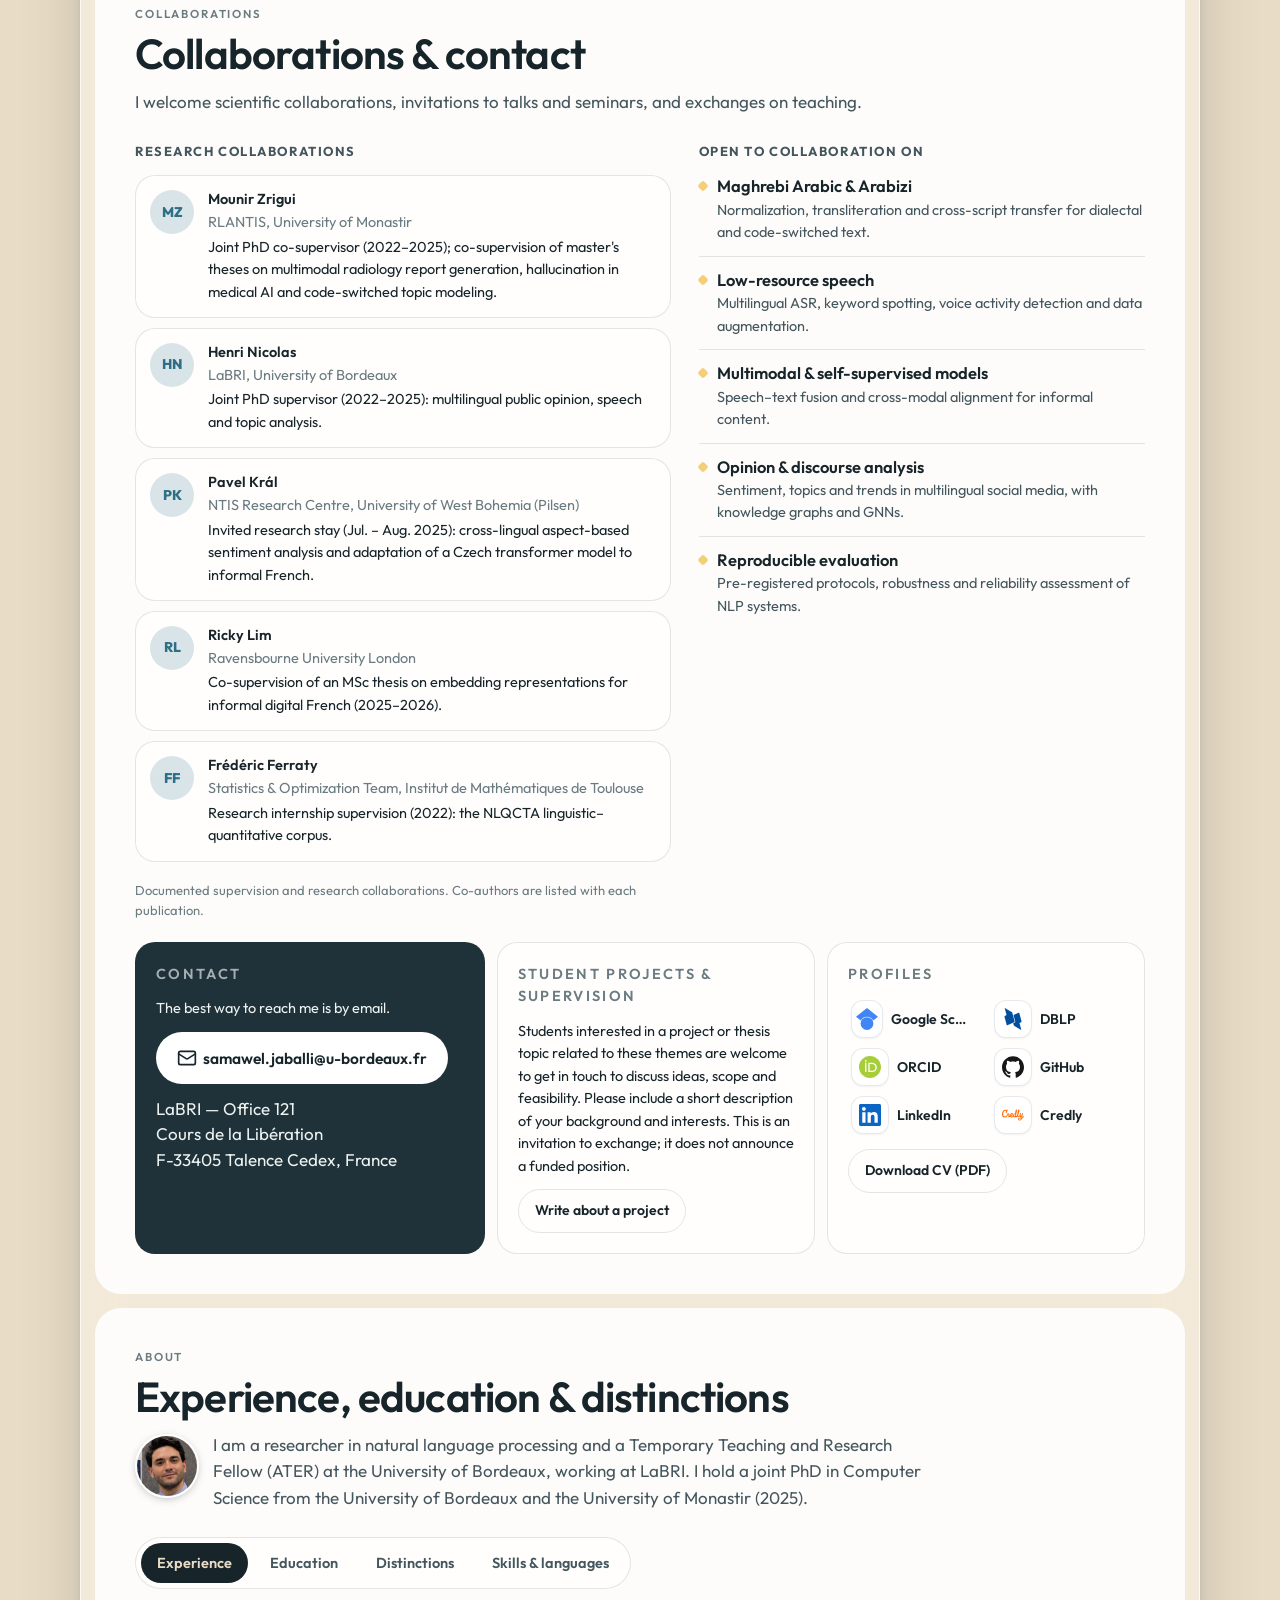
==== commit 76871b77: "Research: preprint sections with manuscript and supplementary PDFs - research/pdf/: submitted manusc" ====
--- a/index.html
+++ b/index.html
@@ -97,7 +97,7 @@
 
   <script src="assets/js/icons.js?v=20261125a"></script>
   <script src="assets/js/illustrations.js?v=20261125a"></script>
-  <script src="assets/js/content.js?v=20261125a"></script>
-  <script src="assets/js/app.js?v=20261125a"></script>
+  <script src="assets/js/content.js?v=20261125b"></script>
+  <script src="assets/js/app.js?v=20261125b"></script>
 </body>
 </html>
